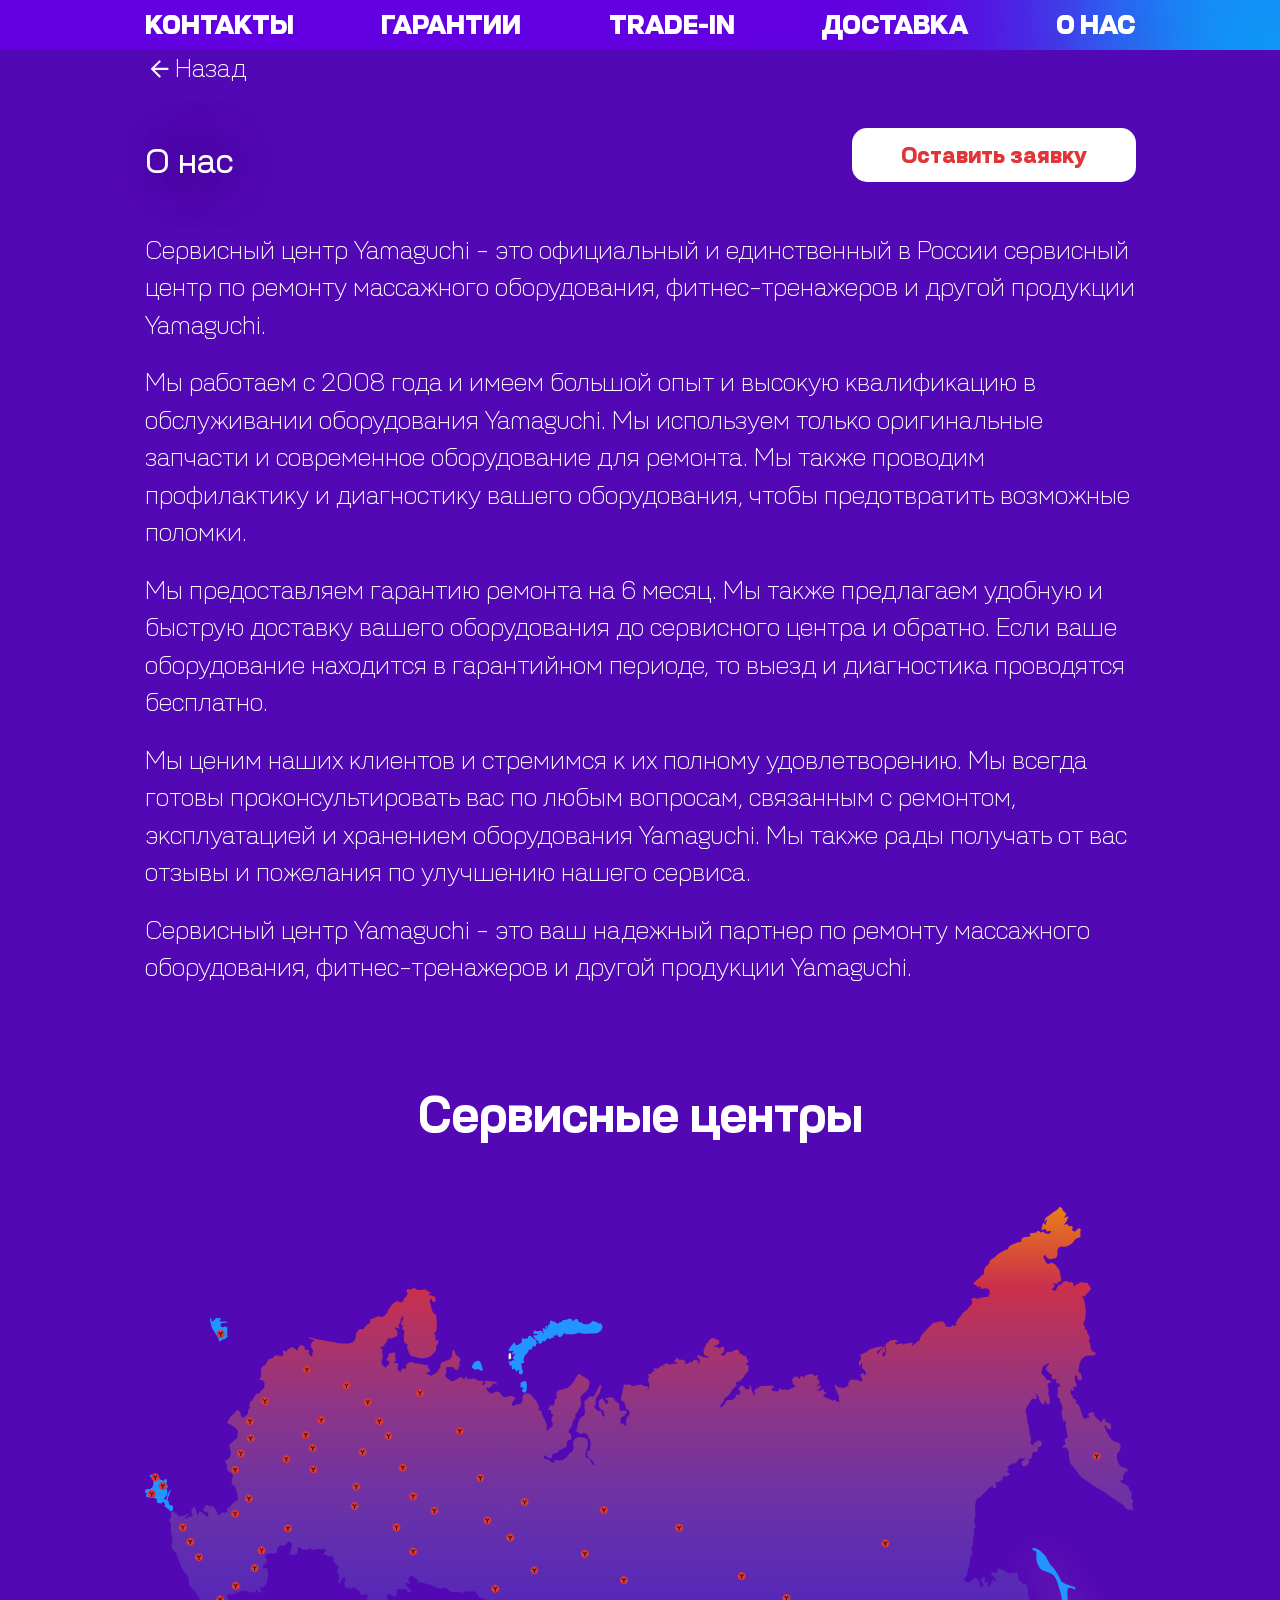
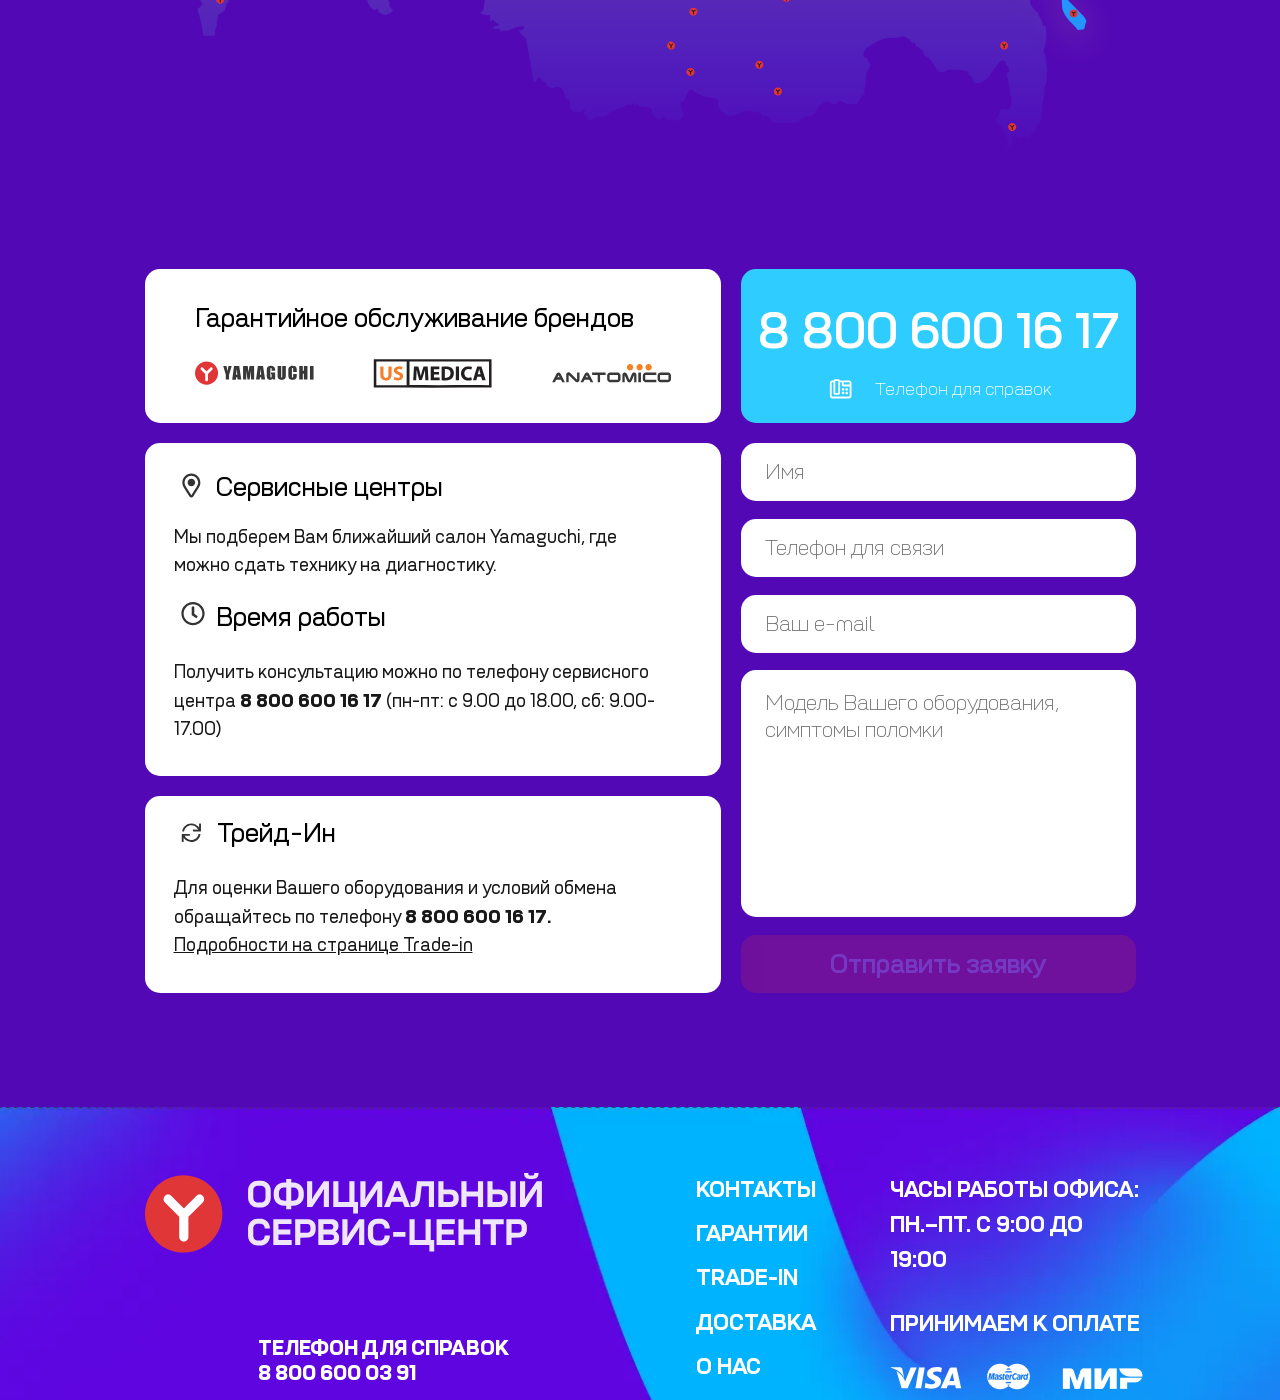
==== pages/about.html @ 6db33cec "New" ====
<!DOCTYPE html>
<html lang="ru">
<head>
    <meta charset="UTF-8">
    <meta http-equiv="X-UA-Compatible" content="IE=edge">
    <meta name="viewport" content="width=device-width, initial-scale=1.0">
    <meta name="description" content="Yamaguchi предлагает ремонт массажных кресел в Москве: выезд, диагностика, мелкий и сложный ремонт, замена деталей и многое другое. Подробные цены на сайте.">
	<meta name="keywords" content="ремонт массажных кресел, цены, Москва, сервисный центр, Yamaguchi">
	<meta name="robots" content="index, follow"> 
	<meta property="og:title" content=" Ремонт массажных кресел Yamaguchi в Москве: гарантийный ремонт">
	<meta property="og:description" content=" Yamaguchi предлагает ремонт массажных кресел в Москве: выезд, диагностика, мелкий и сложный ремонт, замена деталей и многое другое. Подробные цены на сайте.">
	<meta property="og:image" content="[URL ссылки на изображение логотипа сайта]">
	<meta property="og:url" content=" https://yamaguchi-service.ru/remont-massazhnye-kresla">
	<meta property="og:type" content="website">
	<meta property="og:site_name" content="Yamaguchi">
	<link rel="canonical" href="https://yamaguchi-service.ru/remont-massazhnye-kresla">
    <link rel="stylesheet"  href="/styles/categories.min.css">
	<title>Ремонт массажных кресел Yamaguchi в Москве</title> 
</head>
<body>
    <header class="header">
        <nav class="header__menu container-box">
            <ul class="header__menu-list">
                <li class="header__menu-item">
                   <a href="contacts.html
                   ">Контакты</a>
                </li>
                <li class="header__menu-item">
                    <a href="guarantees.html
                    ">Гарантии</a>
                </li>
                <li class="header__menu-item">
                    <a href="traid-in.html">Trade-in</a>
                </li>
                <li class="header__menu-item">
                    <a href="delivery.html
                    ">Доставка</a>
                </li>
                <li class="header__menu-item">
                    <a href="about.html">О нас</a>
                </li>
            </ul>
        </nav>
    </header>
    <main class="main-wrapper categories">
        <section class="section-info-pages">
            <section class="category-info">
                <div class="container-box category-info__content">
                    <div class="category-info__back">
                        <a class="category-info__back__block" href="../index.html">
                            <svg width="57" height="57" viewBox="0 0 57 57" fill="none" xmlns="http://www.w3.org/2000/svg">
                                <path d="M28.2461 44.4297L29.7305 43.0195C30.1016 42.6484 30.1016 42.0547 29.7305 41.7578L18.2266 30.1797H43.6094C44.0547 30.1797 44.5 29.8086 44.5 29.2891V27.2109C44.5 26.7656 44.0547 26.3203 43.6094 26.3203H18.2266L29.7305 14.8164C30.1016 14.5195 30.1016 13.9258 29.7305 13.5547L28.2461 12.1445C27.9492 11.7734 27.3555 11.7734 26.9844 12.1445L11.4727 27.6562C11.1016 28.0273 11.1016 28.5469 11.4727 28.918L26.9844 44.4297C27.3555 44.8008 27.9492 44.8008 28.2461 44.4297Z" fill="white"/>
                            </svg>
                            <p>Назад</p>
                        </a>
                    </div>
                    <div class="category-info__header-wrapper info-pages">
                        <h1 class="category-info__title">О нас</h1>
                        <a class="category-info__button" href="#contacts">Оставить заявку</a>
                    </div>
                    <p class="category-info__text">
                        Сервисный центр Yamaguchi - это официальный и единственный в России сервисный центр 
                        по ремонту массажного оборудования, фитнес-тренажеров и другой продукции Yamaguchi.
                    </p>
                    <p class="category-info__text">
                        Мы работаем с 2008 года и имеем большой опыт и высокую квалификацию в обслуживании 
                        оборудования Yamaguchi. Мы используем только оригинальные запчасти и современное 
                        оборудование для ремонта. Мы также проводим профилактику и диагностику вашего оборудования, 
                        чтобы предотвратить возможные поломки.
                    </p>
                    <p class="category-info__text">
                        Мы предоставляем гарантию ремонта на 6 месяц. Мы также предлагаем удобную и быструю доставку 
                        вашего оборудования до сервисного центра и обратно. Если ваше оборудование находится в 
                        гарантийном периоде, то выезд и диагностика проводятся бесплатно.
                    </p>
                    <p class="category-info__text">
                        Мы ценим наших клиентов и стремимся к их полному удовлетворению. Мы всегда готовы проконсультировать 
                        вас по любым вопросам, связанным с ремонтом, эксплуатацией и хранением оборудования Yamaguchi. 
                        Мы также рады получать от вас отзывы и пожелания по улучшению нашего сервиса.
                    </p>
                    <p class="category-info__text">
                        Сервисный центр Yamaguchi - это ваш надежный партнер по ремонту массажного оборудования, 
                        фитнес-тренажеров и другой продукции Yamaguchi.</p>
                </div>
            </section>
            <section class="service-centers">
                <div class="service-centers__content container-box">
                    <h2 class="service-centers__title">Сервисные центры</h2>
                    <picture class="service-centers__map">
                        <source srcset="/assets/images/main-page/map_mob.svg" media="(max-width: 768px)">
                        <img src="/assets/images/service/map.webp" alt="карта">
                    </picture>
                </div>
            </section>
            <section class="contacts" id="contacts">
                <div class="contacts__wrapper container-box">
                    <div class="contacts__brands contacts__white-bgc">
                        <h4 class="contacts__subtitle">Гарантийное обслуживание брендов</h4>
                        <ul class="contacts__brands-list">
                            <li class="contacts__brands-item">
                                <img src="/assets/images/main-page/icon_contacts_yamaguchi.svg" alt="логотип Yamaguchi">
                            </li>
                            <li class="contacts__brands-item">
                                <img src="/assets/images/main-page/icon_contacts_usmedico.svg" alt="логотип Us Medica">
                            </li>
                            <li class="contacts__brands-item">
                                <img src="/assets/images/main-page/icon_contacts_anatomico.svg" alt="логотип Anatomico">
                            </li>
                        </ul>
                    </div>

                    <div class="contacts__hours contacts__white-bgc">
                        <h4 class="contacts__subtitle contacts__subtitle_centers"> Сервисные центры</h4>
                        <p class="contacts__text">
                            Мы&nbsp;подберем Вам ближайший салон Yamaguchi, где можно сдать 
                            технику на&nbsp;диагностику.
                        </p>
                        <h4 class="contacts__subtitle  contacts__subtitle_hours"> Время работы</h4>
                        <p class="contacts__text">Получить консультацию можно по&nbsp;телефону сервисного центра
                            <a class="contacts__phone-ancor" href="tel:8-800-600-16-17">8&nbsp;800&nbsp;600&nbsp;16&nbsp;17</a> <span class="contacts__hours-string"> (пн-пт:&nbsp;с&nbsp;9.00&nbsp;до&nbsp;18.00,&nbsp;сб:&nbsp;9.00-17.00)</span>
                        </p>
                    </div>

                    <div class="contacts__trade-in contacts__white-bgc">
                        <h4 class="contacts__subtitle contacts__subtitle_trade-in">Трейд-Ин</h4>
                        <p class="contacts__text"> Для оценки Вашего оборудования и условий обмена обращайтесь по телефону <a class="contacts__phone-ancor" href="tel:8-800-600-16-17">8&nbsp;800&nbsp;600&nbsp;16&nbsp;17</a><span class="contacts__text_bold">.</span> <a href="/pages/traid-in.html" class="contacts__link" target="_blank">Подробности&nbsp;на&nbsp;странице <span class="contacts__word-wrap">Trade-in</span> </a></p>
                    </div>

                    <div class="contacts__phone contacts__gray-bgc">
                        <a class="contacts__phone-ancor-big" href="tel:8-800-600-16-17">8&nbsp;800&nbsp;600&nbsp;16&nbsp;17</a>
                        <div class="contacts__phone__block">
                            <p>Телефон для справок</p>
                        </div>
                    </div>

                    <form class="contacts__form">
                        <div class="__js__input-wrapper contacts__input-wrapper">
                            <input class="contacts__input __js__input " type="text" name="name" placeholder="Имя" pattern="[A-Za-zА-яа-я]{2,}" required>
                            <p class="__js__err contacts__err">Пожалуйста, введите Ваше имя</p>
                        </div>
                        <div class="__js__input-wrapper contacts__input-wrapper">
                            <input class="contacts__input __js__input" type="tel" name="tel" placeholder="Телефон для связи" pattern="\+7\s\([0-9]{3}\)\s[0-9]{3}-[0-9]{2}-[0-9]{2}" required>
                            <p class="__js__err contacts__err">Пожалуйста, введите номер телефона</p>
                        </div>
                        <div class="__js__input-wrapper contacts__input-wrapper">
                            <input class="contacts__input __js__input " type="email" name="email" placeholder="Ваш e-mail" pattern="\S+\.[a-z]{2,4}$" required>
                            <p  class="__js__err contacts__err">Введите корректный адрес электронной почты</p>
                        </div>
                        <textarea class="contacts__input contacts__textarea __js__input contacts__input-wrapper" name="message"
                        placeholder="Модель Вашего оборудования, &#10симптомы поломки"></textarea>
                        <button class="contacts__button _disabled " type="submit">Отправить заявку</button>
                    </form>
                </div>
            </section>
        </section>

    </main>
    <footer class="footer">
        <picture class="footer__bg">
            <source srcset="/assets/images/main-page/footer_bg-mobile.webp" media="(max-width: 767px)">
            <img src="/assets/images/main-page/footer_bg-desc.webp" alt="footer">
        </picture>
        <div class="footer__content container-box">
            <div class="footer__logo">
                <a href="./index.html">
                    <img src="/assets/images/main-page/logo-footer.svg" alt="логотип Yamaguchi Sevice">
                </a>
            </div>
            <div class="footer__phone">
                    <p >Телефон для справок</p>
                    <a  href="tel: 8-800-600-03-91"> 8 800 600 03 91</a>
            </div>
            <nav class="footer__menu">
                <ul  class="footer__menu-list">
                    <li><a class="footer__text" href="contacts.html
                        ">Контакты</a></li>
                    <li><a class="footer__text" href="guarantees.html
                        ">Гарантии</a></li>
                    <li><a class="footer__text" href="traid-in.html"> Trade-in</a></li>
                    <li><a class="footer__text" href="delivery.html
                        ">Доставка</a></li>
                    <li><a class="footer__text" href="about.html">О нас</a></li>
                </ul>
            </nav>
            <div class="footer__hours">
                <p class="footer__text"> Часы работы офиса: <br> пн.–пт. с 9:00 до 19:00</p>
            </div>
            <div class="footer__cards">
                <p class="footer__text">Принимаем к оплате</p>
                <ul class="footer__payment-list">
                    <li>
                        <img src="/assets/images/main-page/icon_visa.svg" alt="логотип платежной системы Visa">
                    </li>
                    <li>
                        <img src="/assets/images/main-page/master-card.png" alt="логотип платежной системы Master Card">
                    </li>
                    <li>
                        <img src="/assets/images/main-page/mir-payment.png" alt="логотип платежной системы Мир">
                    </li>
                </ul>
            </div>
        </div>
    </footer>
    <div class="modal-thanks modal-thanks__overlay">
        <div class="modal-thanks__content">
            <div class="modal-thanks__header">
                <h4 class="modal-thanks__title">
                    Спасибо!
                </h4>
                <span class="modal-thanks__close">
                    &#10006;
                </span>
            </div>
            <p class="modal-thanks__subtitle">
                Номер Вашей заявки 
                <span class="__js__order-number">
                    0000000
                </span> 
            </p>
            <p class="modal-thanks__text">
                Наш менеджер свяжется с Вами в течение 30 минут*
            </p>
            <img class="modal-thanks__heart" src="../assets/images/main-page/img_contacts_thanks.webp" alt="сердце">
            <p class="modal-thanks__small-text">
                *Возможны увеличения сроков звонка по вашей заявке, но мы очень спешим ответить вам и сделаем все возможное, чтобы уложиться в указанное время.
            </p>
        </div>
    </div>

    <script src="/scripts/imask.js"></script>
    <script src="/scripts/categories.js"></script>
</body>
</html>
---- styles/categories.min.css ----
@font-face{font-family:Gothic;font-display:swap;src:url(/fonts/centurygothic.ttf) format("truetype");font-weight:400;font-style:normal}@font-face{font-family:PTSans;font-display:swap;src:url(/fonts/PTSans.eot);src:url(/fonts/PTSans.eot?#iefix) format("embedded-opentype"),url(/fonts/PTSans.woff2) format("woff2"),url(/fonts/PTSans.woff) format("woff"),url(/fonts/PTSans.ttf) format("truetype"),url(/fonts/PTSans.svg#PTSans) format("svg");font-weight:400;font-style:normal}@font-face{font-family:PTSans;font-display:swap;src:url(/fonts/PTSansBold.eot);src:url(/fonts/PTSansBold.eot?#iefix) format("embedded-opentype"),url(/fonts/PTSansBold.woff2) format("woff2"),url(/fonts/PTSansBold.woff) format("woff"),url(/fonts/PTSansBold.ttf) format("truetype"),url(/fonts/PTSansBold.svg#PTSans) format("svg");font-weight:700;font-style:normal}@font-face{font-family:PTSans;font-display:swap;src:url(/fonts/PTSansItalic.ttf) format("truetype");src:url(/fonts/PTSansItalic.woff2) format("woff2"),url(/fonts/PTSansItalic.woff) format("woff");font-weight:400;font-style:italic}@font-face{font-family:PTSansNarrow;font-display:swap;src:url(/fonts/PTSansNarrow.eot);src:url(/fonts/PTSansNarrow.eot?#iefix) format("embedded-opentype"),url(/fonts/PTSansNarrow.woff2) format("woff2"),url(/fonts/PTSansNarrow.woff) format("woff"),url(/fonts/PTSansNarrow.ttf) format("truetype"),url(/fonts/PTSansNarrow.svg#PTSansNarrow) format("svg");font-weight:400;font-style:normal}@font-face{font-family:PTSansNarrow;font-display:swap;src:url(/fonts/PTSansNarrowBold.eot);src:url(/fonts/PTSansNarrowBold.eot?#iefix) format("embedded-opentype"),url(/fonts/PTSansNarrowBold.woff2) format("woff2"),url(/fonts/PTSansNarrowBold.woff) format("woff"),url(/fonts/PTSansNarrowBold.ttf) format("truetype"),url(/fonts/PTSansNarrowBold.svg#PTSansNarrow) format("svg");font-weight:700;font-style:normal}@font-face{font-family:MyriadProLight;src:url(/fonts/MyriadProLight.eot);src:url(/fonts/MyriadProLight.eot?#iefix) format("embedded-opentype"),url(/fonts/MyriadProLight.woff) format("woff"),url(/fonts/MyriadProLight.woff2) format("woff2"),url(/fonts/MyriadProLight.ttf) format("truetype"),url(/fonts/MyriadProLight.svg#MyriadProLight) format("svg");font-weight:700;font-style:normal;font-display:swap}@font-face{font-family:"Myriad Pro";src:url(/fonts/MyriadPro.otf) format("opentype");src:url(/fonts/MyriadPro.woff2) format("woff2"),url(/fonts/MyriadPro.woff) format("woff");font-weight:400;font-style:normal;font-display:swap}@font-face{font-family:MyriadProBold;src:url(/fonts/MyriadProBold.otf) format("opentype");src:url(/fonts/MyriadProBold.woff2) format("woff2"),url(/fonts/MyriadProBold.woff) format("woff");font-weight:700;font-style:normal;font-display:swap}@font-face{font-family:PragmaticaC;src:url(/fonts/PTPragmaticaCyrillic.ttf) format("opentype");src:url(/fonts/PTPragmaticaCyrillic.woff2) format("woff2"),url(/fonts/PTPragmaticaCyrillic.woff) format("woff");font-weight:400;font-style:normal;font-display:swap}@font-face{font-family:PragmaticaC;src:url(/fonts/PTPragmaticaBoldCyrillic.ttf) format("opentype");src:url(/fonts/PTPragmaticaBoldCyrillic.woff2) format("woff2"),url(/fonts/PTPragmaticaBoldCyrillic.woff) format("woff");font-weight:700;font-style:normal;font-display:swap}@font-face{font-family:Circe;font-display:swap;src:url(/fonts/Circe-Thin.eot);src:url(/fonts/Circe-Thin.eot?#iefix) format("embedded-opentype"),url(/fonts/Circe-Thin.woff) format("woff"),url(/fonts/Circe-Thin.woff2) format("woff2"),url(/fonts/Circe-Thin.ttf) format("truetype");font-weight:100;font-style:normal}@font-face{font-family:Circe;font-display:swap;src:url(/fonts/Circe-ExtraLight.eot);src:url(/fonts/Circe-ExtraLight.eot?#iefix) format("embedded-opentype"),url(/fonts/Circe-ExtraLight.woff) format("woff"),url(/fonts/Circe-ExtraLight.woff2) format("woff2"),url(/fonts/Circe-ExtraLight.ttf) format("truetype");font-weight:200;font-style:normal}@font-face{font-family:Circe;font-display:swap;src:url(/fonts/Circe-Light.eot);src:url(/fonts/Circe-Light.eot?#iefix) format("embedded-opentype"),url(/fonts/Circe-Light.woff) format("woff"),url(/fonts/Circe-Light.woff2) format("woff2"),url(/fonts/Circe-Light.ttf) format("truetype");font-weight:300;font-style:normal}@font-face{font-family:Circe;font-display:swap;src:url(/fonts/Circe-Regular.eot);src:url(/fonts/Circe-Regular.eot?#iefix) format("embedded-opentype"),url(/fonts/Circe-Regular.woff) format("woff"),url(/fonts/Circe-Regular.woff2) format("woff2"),url(/fonts/Circe-Regular.ttf) format("truetype");font-weight:400;font-style:normal}@font-face{font-family:Circe;font-display:swap;src:url(/fonts/Circe-Bold.eot);src:url(/fonts/Circe-Bold.eot?#iefix) format("embedded-opentype"),url(/fonts/Circe-Bold.woff) format("woff"),url(/fonts/Circe-Bold.woff2) format("woff2"),url(/fonts/Circe-Bold.ttf) format("truetype");font-weight:700;font-style:normal}@font-face{font-family:Circe;font-display:swap;src:url(/fonts/Circe-ExtraBold.eot);src:url(/fonts/Circe-ExtraBold.eot?#iefix) format("embedded-opentype"),url(/fonts/Circe-ExtraBold.woff) format("woff"),url(/fonts/Circe-ExtraBold.woff2) format("woff2"),url(/fonts/Circe-ExtraBold.ttf) format("truetype");font-weight:900;font-style:normal}@font-face{font-family:BebasNeue;src:url(/fonts/bebasneuethin.woff2) format("woff2");src:local("☺"),url(/fonts/bebasneuethin.woff) format("woff"),url(/fonts/bebasneuethin.ttf) format("truetype");font-weight:200;font-style:normal;font-display:swap}@font-face{font-family:BebasNeue;src:url(/fonts/bebasneuelight.woff2) format("woff2");src:local("☺"),url(/fonts/bebasneuelight.ttf) format("truetype"),url(/fonts/bebasneuelight.woff) format("woff");font-weight:300;font-style:normal;font-display:swap}@font-face{font-family:BebasNeue;src:url(/fonts/bebasneueregular.eot);src:local("☺"),url(/fonts/bebasneueregular.woff2) format("woff2"),url(/fonts/bebasneueregular.woff) format("woff"),url(/fonts/bebasneueregular.ttf) format("truetype"),url(/fonts/bebasneueregular.svg) format("svg");font-weight:400;font-style:normal;font-display:swap}@font-face{font-family:BebasNeue;src:url(/fonts/bebasneuebold.eot);src:local("☺"),url(/fonts/bebasneuebold.woff2) format("woff2"),url(/fonts/bebasneuebold.woff) format("woff"),url(/fonts/bebasneuebold.ttf) format("truetype"),url(/fonts/bebasneuebold.svg) format("svg");font-weight:700;font-style:normal;font-display:swap}@font-face{font-family:Montserrat;font-display:swap;src:local("Montserrat Light"),local("Montserrat-Light"),url(/fonts/Montserrat-Light.woff2) format("woff2"),url(/fonts/Montserrat-Light.woff) format("woff");font-weight:300;font-style:normal}@font-face{font-family:Montserrat;font-display:swap;src:local("Montserrat"),local("Montserrat-Regular"),url(/fonts/Montserrat-Regular.woff2) format("woff2"),url(/fonts/Montserrat-Regular.woff) format("woff");font-weight:400;font-style:normal}@font-face{font-family:Montserrat;font-display:swap;src:local("Montserrat"),local("Montserrat-Regular"),url(/fonts/Montserrat-Medium.woff2) format("woff2"),url(/fonts/Montserrat-Medium.woff) format("woff");font-weight:500;font-style:normal}@font-face{font-family:Montserrat;font-display:swap;src:local("Montserrat Bold"),local("Montserrat-Bold"),url(/fonts/Montserrat-Bold.woff2) format("woff2"),url(/fonts/Montserrat-Bold.woff) format("woff");font-weight:700;font-style:normal}@font-face{font-family:Montserrat;font-display:swap;src:local("Montserrat Black"),local("Montserrat-Black"),url(/fonts/Montserrat-Black.woff2) format("woff2"),url(/fonts/Montserrat-Black.woff) format("woff");font-weight:900;font-style:normal}@font-face{font-family:Morpha;font-display:swap;src:url(/fonts/Morpha-Bold.woff2) format("woff2");src:local("☺"),url(/fonts/Morpha-Bold.woff) format("woff"),url(/fonts/Morpha-Bold.ttf) format("truetype");font-weight:700;font-style:normal}@font-face{font-family:"Neue Machina";font-display:swap;src:local("NeueMachina-Bold"),local("NeueMachina-Bold"),url(/fonts/NeueMachina-Bold.woff2) format("woff2"),url(/fonts/NeueMachina-Bold.woff) format("woff");font-weight:700;font-style:normal}@font-face{font-family:"Neue Machina";font-display:swap;src:local("NeueMachina-Black"),local("NeueMachina-Black"),url(/fonts/NeueMachina-Black.woff2) format("woff2"),url(/fonts/NeueMachina-Bold.woff) format("woff");font-weight:900;font-style:normal}@font-face{font-family:"Cy Grotesk";font-display:swap;src:url(/fonts/cy-grotesk-grand-dark.otf);font-weight:800;font-style:normal;font-display:swap}@font-face{font-family:RainerTestv04;src:url(/fonts/RainerTestv04-Bold.woff2),url(/fonts/RainerTestv04-Bold.woff);font-weight:700;font-style:normal;font-display:swap}@font-face{font-family:Anticva;font-display:swap;src:local("Anticva"),local("Anticva"),url(/fonts/Anticva-Regular.woff2) format("woff2"),url(/fonts/Anticva-Regular.woff) format("woff"),url(/fonts/Anticva-Regular.otf) format("truetype");font-weight:400;font-style:normal}@font-face{font-family:"Halvar Breitschrift";src:local("HalvarBreit-Blk"),local("HalvarBreit-Blk"),url(/fonts/HalvarBreit-Blk.woff2) format("woff2"),url(/fonts/HalvarBreit-Blk.woff) format("woff");font-weight:900;font-style:normal}@font-face{font-family:Damn;font-display:swap;src:local("Damn"),local("Damn"),url(/fonts/Damn.woff2) format("woff2"),url(/fonts/Damn.woff) format("woff"),url(/fonts/Damn.ttf) format("truetype");font-weight:400;font-style:normal}@font-face{font-family:"Monologue DEMO";font-display:swap;src:local("Monologue_DEMO"),local("Monologue_DEMO"),url(/fonts/Monologue_DEMO.woff) format("woff"),url(/fonts/Monologue_DEMO.ttf) format("opentype");font-weight:400;font-style:normal}@font-face{font-family:Nasalization;font-display:swap;src:local("Nasalization"),local("Nasalization"),url(/fonts/Nasalization.woff) format("woff"),url(/fonts/Nasalization.otf) format("opentype");font-weight:400;font-style:normal}@font-face{font-family:PatsySans;font-display:swap;src:local("PatsySans"),local("PatsySans"),url(/fonts/PatsySans.woff) format("woff"),url(/fonts/PatsySans.otf) format("opentype");font-weight:400;font-style:normal}@font-face{font-family:Lighthaus;src:url(/fonts/Lighthaus.eot);src:url(/fonts/Lighthaus.eot?#iefix) format("embedded-opentype"),url(/fonts/Lighthaus.woff2) format("woff2"),url(/fonts/Lighthaus.woff) format("woff"),url(/fonts/Lighthaus.ttf) format("truetype");font-weight:400;font-style:normal;font-display:swap}@font-face{font-family:UltramonoWide-LightItalic;src:url(/fonts/UltramonoWide-LightItalic.woff2) format("woff2"),url(/fonts/UltramonoWide-LightItalic.woff) format("woff");font-weight:300;font-style:italic;font-display:swap}@font-face{font-family:UltramonoWide-Light;src:url(/fonts/UltramonoWide-Light.woff2) format("woff2"),url(/fonts/UltramonoWide-Light.woff) format("woff");font-weight:300;font-style:normal;font-display:swap}@font-face{font-family:"Nikkyou Sans";src:url(/fonts/NikkyouSans.woff2) format("woff2"),url(/fonts/NikkyouSans.woff) format("woff");font-weight:400;font-style:normal;font-display:swap}@font-face{font-family:Corvetta;src:url(/fonts/Corvetta.woff2) format("woff2"),url(/fonts/Corvetta.woff) format("woff"),url(/fonts/Corvetta.ttf) format("truetype");font-weight:400;font-style:normal;font-display:swap}@font-face{font-family:a_LCDNovaObl;src:url(/fonts/a_lcdnovaobl.woff) format("woff"),url(/fonts/a_lcdnovaobl.ttf) format("truetype");font-weight:400;font-style:normal;font-display:swap}@font-face{font-family:Felidae;src:url(/fonts/Felidae.ttf) format("truetype");font-weight:400;font-style:normal;font-display:swap}@font-face{font-family:"Muller Next Expanded Trial";src:url(/fonts/MullerNextExtraCondTrial-Thin.otf);font-weight:200;font-style:normal;font-display:swap}@font-face{font-family:"Muller Next Expanded Trial";src:url(/fonts/MullerNextExpandedTrial-Regular.otf);font-weight:400;font-style:normal;font-display:swap}@font-face{font-family:"Muller Next Expanded Trial";src:url(/fonts/MullerNextExpandedTrial-ExtraBold.otf);font-weight:750;font-style:normal;font-display:swap}@font-face{font-family:"Muller Next Expanded Trial";src:url(/fonts/MullerNextExpandedTrial-Heavy.otf);font-weight:800;font-style:normal;font-display:swap}@font-face{font-family:"Muller Next Expanded Trial";src:url(/fonts/MullerNextExpandedTrialThinItalic.otf);font-weight:100;font-style:italic;font-display:swap}@font-face{font-family:"Muller Next ExtraCond Trial";src:url(/fonts/MullerNextExtraCondTrial-ExtraBold.otf);font-weight:750;font-style:normal;font-display:swap}@font-face{font-family:"Muller Next ExtraCond Trial";src:url(/fonts/MullerNextExtraCondTrial-Regular.otf);font-weight:400;font-style:normal;font-display:swap}@font-face{font-family:"Muller Next ExtraCond Trial";src:url(/fonts/MullerNextExtraCondTrialThin.otf);font-weight:100;font-style:normal;font-display:swap}@font-face{font-family:"Muller Next Trial";src:url(/fonts/MullerNextTrial-Regular.otf);font-weight:400;font-style:normal;font-display:swap}@font-face{font-family:"Muller Next Trial";src:url(/fonts/MullerNextTrial-ExtraBold.otf);font-weight:750;font-style:normal;font-display:swap}@font-face{font-family:"Muller Next Wide Trial";src:url(/fonts/MullerNextTrial-ThinItalic.woff2);font-weight:100;font-style:italic}@font-face{font-family:Cakra;src:url(/fonts/Cakra-Normal.otf) format("opentype");src:url(/fonts/Cakra-Normal.woff2) format("woff2"),url(/fonts/Cakra-Normal.woff) format("woff");font-weight:400;font-style:normal;font-display:swap}@font-face{font-family:Noteworthy;src:url(/fonts/NoteworthyLight.ttf) format("truetype");font-weight:300;font-style:normal;font-display:swap}@font-face{font-family:Technology;src:url(/fonts/Technology.ttf) format("truetype");font-weight:400;font-style:normal;font-display:swap}@font-face{font-family:Technology;src:url(/fonts/Technology-Bold.ttf) format("truetype");font-weight:600;font-style:normal;font-display:swap}@font-face{font-family:Unbounded;src:url(/fonts/Unbounded-Bold.ttf) format("truetype");font-weight:700;font-style:normal;font-display:swap}@font-face{font-family:Unbounded;src:url(/fonts/Unbounded-Black.ttf) format("truetype");font-weight:900;font-style:normal;font-display:swap}@font-face{font-family:Inter;src:url(/fonts/Inter-Medium.ttf) format("truetype");font-weight:500;font-style:normal;font-display:swap}@font-face{font-family:Inter;src:url(/fonts/Inter-SemiBold.ttf) format("truetype");font-weight:600;font-style:normal;font-display:swap}@font-face{font-family:"Montserrat Alternates";src:url(/fonts/MontserratAlternates-Light.ttf) format("truetype");font-weight:300;font-style:normal;font-display:swap}@font-face{font-family:"Snell Roundhand";src:url(/fonts/snell-roundhand-900.otf) format("opentype");font-weight:900;font-style:italic;font-display:swap}@font-face{font-family:"Snell Roundhand";src:url(/fonts/snell-roundhand-700.otf) format("opentype");font-weight:700;font-style:italic;font-display:swap}@font-face{font-family:Lighthaus;src:url(/fonts/Lighthaus-400.otf) format("opentype");font-weight:400;font-style:normal;font-display:swap}.main-wrapper{position:relative;max-width:1920px;margin:0 auto}.container-box{max-width:1230px;margin:0 auto;box-sizing:border-box}@media all and (max-width:1359px){.container-box{max-width:1023px;padding-left:16px;padding-right:16px}}@media all and (max-width:1023px){.container-box{width:708px;padding:0}}@media all and (max-width:767px){.container-box{width:100%;padding-left:10px;padding-right:10px}}.main-width{width:1710px;margin:0 auto;box-sizing:border-box}@media all and (max-width:1699px){.main-width{width:1240px;padding-left:16px;padding-right:16px}}@media all and (max-width:1699px)and (max-width:1359px){.main-width{width:1023px;padding-left:16px;padding-right:16px}}@media all and (max-width:1699px)and (max-width:1359px)and (max-width:1023px){.main-width{width:708px;padding-left:0;padding-right:0}}@media all and (max-width:1699px)and (max-width:1359px)and (max-width:1023px)and (max-width:767px){.main-width{width:100%;padding-left:16px;padding-right:16px}}html{font-size:100%}body{margin:0;min-width:320px;font-size:14px;font-family:"Petrov Sans-Trial";font-weight:400;color:#fff;box-sizing:border-box}body h1,body h2,body h3,body h4,body h5,body h6,body p{margin:0}body a{text-decoration:none;color:#fff;outline:0}body a:active{outline:0}body ::-moz-focus-inner,body ::-moz-focus-outer{border:0;padding:0}a:hover{cursor:pointer}ul{margin:0;padding:0;list-style:outside none}button{outline:0;border:0;background:unset}button:active{outline:0}iframe{border:0}area{outline:0}input{outline:0}input::-moz-focus-inner{border:0}textarea{outline:0}select{border:0;outline:0}table{border-collapse:collapse}input,select,textarea{font-size:14px;font-family:ubuntu,sans-serif;font-weight:400}.ekko-lightbox .modal-dialog .modal-content .ekko-lightbox-container input{background:0 0!important}.ekko-lightbox .modal-dialog .modal-content .ekko-lightbox-container input:focus{background:0 0!important}@font-face{font-family:"Petrov Sans-Trial";src:url(/assets/fonts/PetrovSans-Trial-ExtraLight.woff2) format("woff2"),url(/assets/fonts/PetrovSans-Trial-ExtraLight.ttf) format("truetype");font-style:normal;font-weight:200;font-display:swap}@font-face{font-family:"Petrov Sans-Trial";src:url(/assets/fonts/PetrovSans-Trial-Light.woff2) format("woff2"),url(/assets/fonts/PetrovSans-Trial-Light.ttf) format("truetype");font-style:normal;font-weight:300;font-display:swap}@font-face{font-family:"Petrov Sans-Trial";src:url(/assets/fonts/PetrovSans-Trial-Regular.woff2) format("woff2"),url(/assets/fonts/PetrovSans-Trial-Regular.ttf) format("truetype");font-style:normal;font-weight:400;font-display:swap}@font-face{font-family:"Petrov Sans-Trial";src:url(/assets/fonts/PetrovSans-Trial-SemiBold.woff2) format("woff2"),url(/assets/fonts/PetrovSans-Trial-SemiBold.ttf) format("truetype");font-style:normal;font-weight:600;font-display:swap}@font-face{font-family:"Petrov Sans-Trial";src:url(/assets/fonts/PetrovSans-Trial-Bold.woff2) format("woff2"),url(/assets/fonts/PetrovSans-Trial-Bold.ttf) format("truetype");font-style:normal;font-weight:700;font-display:swap}@font-face{font-family:"Petrov Sans-Trial";src:url(/assets/fonts/PetrovSans-Trial-ExtraBold.woff2) format("woff2"),url(/assets/fonts/PetrovSans-Trial-ExtraBold.ttf) format("truetype");font-style:normal;font-weight:800;font-display:swap}@font-face{font-family:"Petrov Sans-Trial";src:url(/assets/fonts/PetrovSans-Trial-Black.woff2) format("woff2"),url(/assets/fonts/PetrovSans-Trial-Black.ttf) format("truetype");font-style:normal;font-weight:900;font-display:swap}@font-face{font-family:Gothic;font-display:swap;src:url(/fonts/centurygothic.ttf) format("truetype");font-weight:400;font-style:normal}@font-face{font-family:PTSans;font-display:swap;src:url(/fonts/PTSans.eot);src:url(/fonts/PTSans.eot?#iefix) format("embedded-opentype"),url(/fonts/PTSans.woff2) format("woff2"),url(/fonts/PTSans.woff) format("woff"),url(/fonts/PTSans.ttf) format("truetype"),url(/fonts/PTSans.svg#PTSans) format("svg");font-weight:400;font-style:normal}@font-face{font-family:PTSans;font-display:swap;src:url(/fonts/PTSansBold.eot);src:url(/fonts/PTSansBold.eot?#iefix) format("embedded-opentype"),url(/fonts/PTSansBold.woff2) format("woff2"),url(/fonts/PTSansBold.woff) format("woff"),url(/fonts/PTSansBold.ttf) format("truetype"),url(/fonts/PTSansBold.svg#PTSans) format("svg");font-weight:700;font-style:normal}@font-face{font-family:PTSans;font-display:swap;src:url(/fonts/PTSansItalic.ttf) format("truetype");src:url(/fonts/PTSansItalic.woff2) format("woff2"),url(/fonts/PTSansItalic.woff) format("woff");font-weight:400;font-style:italic}@font-face{font-family:PTSansNarrow;font-display:swap;src:url(/fonts/PTSansNarrow.eot);src:url(/fonts/PTSansNarrow.eot?#iefix) format("embedded-opentype"),url(/fonts/PTSansNarrow.woff2) format("woff2"),url(/fonts/PTSansNarrow.woff) format("woff"),url(/fonts/PTSansNarrow.ttf) format("truetype"),url(/fonts/PTSansNarrow.svg#PTSansNarrow) format("svg");font-weight:400;font-style:normal}@font-face{font-family:PTSansNarrow;font-display:swap;src:url(/fonts/PTSansNarrowBold.eot);src:url(/fonts/PTSansNarrowBold.eot?#iefix) format("embedded-opentype"),url(/fonts/PTSansNarrowBold.woff2) format("woff2"),url(/fonts/PTSansNarrowBold.woff) format("woff"),url(/fonts/PTSansNarrowBold.ttf) format("truetype"),url(/fonts/PTSansNarrowBold.svg#PTSansNarrow) format("svg");font-weight:700;font-style:normal}@font-face{font-family:MyriadProLight;src:url(/fonts/MyriadProLight.eot);src:url(/fonts/MyriadProLight.eot?#iefix) format("embedded-opentype"),url(/fonts/MyriadProLight.woff) format("woff"),url(/fonts/MyriadProLight.woff2) format("woff2"),url(/fonts/MyriadProLight.ttf) format("truetype"),url(/fonts/MyriadProLight.svg#MyriadProLight) format("svg");font-weight:700;font-style:normal;font-display:swap}@font-face{font-family:"Myriad Pro";src:url(/fonts/MyriadPro.otf) format("opentype");src:url(/fonts/MyriadPro.woff2) format("woff2"),url(/fonts/MyriadPro.woff) format("woff");font-weight:400;font-style:normal;font-display:swap}@font-face{font-family:MyriadProBold;src:url(/fonts/MyriadProBold.otf) format("opentype");src:url(/fonts/MyriadProBold.woff2) format("woff2"),url(/fonts/MyriadProBold.woff) format("woff");font-weight:700;font-style:normal;font-display:swap}@font-face{font-family:PragmaticaC;src:url(/fonts/PTPragmaticaCyrillic.ttf) format("opentype");src:url(/fonts/PTPragmaticaCyrillic.woff2) format("woff2"),url(/fonts/PTPragmaticaCyrillic.woff) format("woff");font-weight:400;font-style:normal;font-display:swap}@font-face{font-family:PragmaticaC;src:url(/fonts/PTPragmaticaBoldCyrillic.ttf) format("opentype");src:url(/fonts/PTPragmaticaBoldCyrillic.woff2) format("woff2"),url(/fonts/PTPragmaticaBoldCyrillic.woff) format("woff");font-weight:700;font-style:normal;font-display:swap}@font-face{font-family:Circe;font-display:swap;src:url(/fonts/Circe-Thin.eot);src:url(/fonts/Circe-Thin.eot?#iefix) format("embedded-opentype"),url(/fonts/Circe-Thin.woff) format("woff"),url(/fonts/Circe-Thin.woff2) format("woff2"),url(/fonts/Circe-Thin.ttf) format("truetype");font-weight:100;font-style:normal}@font-face{font-family:Circe;font-display:swap;src:url(/fonts/Circe-ExtraLight.eot);src:url(/fonts/Circe-ExtraLight.eot?#iefix) format("embedded-opentype"),url(/fonts/Circe-ExtraLight.woff) format("woff"),url(/fonts/Circe-ExtraLight.woff2) format("woff2"),url(/fonts/Circe-ExtraLight.ttf) format("truetype");font-weight:200;font-style:normal}@font-face{font-family:Circe;font-display:swap;src:url(/fonts/Circe-Light.eot);src:url(/fonts/Circe-Light.eot?#iefix) format("embedded-opentype"),url(/fonts/Circe-Light.woff) format("woff"),url(/fonts/Circe-Light.woff2) format("woff2"),url(/fonts/Circe-Light.ttf) format("truetype");font-weight:300;font-style:normal}@font-face{font-family:Circe;font-display:swap;src:url(/fonts/Circe-Regular.eot);src:url(/fonts/Circe-Regular.eot?#iefix) format("embedded-opentype"),url(/fonts/Circe-Regular.woff) format("woff"),url(/fonts/Circe-Regular.woff2) format("woff2"),url(/fonts/Circe-Regular.ttf) format("truetype");font-weight:400;font-style:normal}@font-face{font-family:Circe;font-display:swap;src:url(/fonts/Circe-Bold.eot);src:url(/fonts/Circe-Bold.eot?#iefix) format("embedded-opentype"),url(/fonts/Circe-Bold.woff) format("woff"),url(/fonts/Circe-Bold.woff2) format("woff2"),url(/fonts/Circe-Bold.ttf) format("truetype");font-weight:700;font-style:normal}@font-face{font-family:Circe;font-display:swap;src:url(/fonts/Circe-ExtraBold.eot);src:url(/fonts/Circe-ExtraBold.eot?#iefix) format("embedded-opentype"),url(/fonts/Circe-ExtraBold.woff) format("woff"),url(/fonts/Circe-ExtraBold.woff2) format("woff2"),url(/fonts/Circe-ExtraBold.ttf) format("truetype");font-weight:900;font-style:normal}@font-face{font-family:BebasNeue;src:url(/fonts/bebasneuethin.woff2) format("woff2");src:local("☺"),url(/fonts/bebasneuethin.woff) format("woff"),url(/fonts/bebasneuethin.ttf) format("truetype");font-weight:200;font-style:normal;font-display:swap}@font-face{font-family:BebasNeue;src:url(/fonts/bebasneuelight.woff2) format("woff2");src:local("☺"),url(/fonts/bebasneuelight.ttf) format("truetype"),url(/fonts/bebasneuelight.woff) format("woff");font-weight:300;font-style:normal;font-display:swap}@font-face{font-family:BebasNeue;src:url(/fonts/bebasneueregular.eot);src:local("☺"),url(/fonts/bebasneueregular.woff2) format("woff2"),url(/fonts/bebasneueregular.woff) format("woff"),url(/fonts/bebasneueregular.ttf) format("truetype"),url(/fonts/bebasneueregular.svg) format("svg");font-weight:400;font-style:normal;font-display:swap}@font-face{font-family:BebasNeue;src:url(/fonts/bebasneuebold.eot);src:local("☺"),url(/fonts/bebasneuebold.woff2) format("woff2"),url(/fonts/bebasneuebold.woff) format("woff"),url(/fonts/bebasneuebold.ttf) format("truetype"),url(/fonts/bebasneuebold.svg) format("svg");font-weight:700;font-style:normal;font-display:swap}@font-face{font-family:Montserrat;font-display:swap;src:local("Montserrat Light"),local("Montserrat-Light"),url(/fonts/Montserrat-Light.woff2) format("woff2"),url(/fonts/Montserrat-Light.woff) format("woff");font-weight:300;font-style:normal}@font-face{font-family:Montserrat;font-display:swap;src:local("Montserrat"),local("Montserrat-Regular"),url(/fonts/Montserrat-Regular.woff2) format("woff2"),url(/fonts/Montserrat-Regular.woff) format("woff");font-weight:400;font-style:normal}@font-face{font-family:Montserrat;font-display:swap;src:local("Montserrat"),local("Montserrat-Regular"),url(/fonts/Montserrat-Medium.woff2) format("woff2"),url(/fonts/Montserrat-Medium.woff) format("woff");font-weight:500;font-style:normal}@font-face{font-family:Montserrat;font-display:swap;src:local("Montserrat Bold"),local("Montserrat-Bold"),url(/fonts/Montserrat-Bold.woff2) format("woff2"),url(/fonts/Montserrat-Bold.woff) format("woff");font-weight:700;font-style:normal}@font-face{font-family:Montserrat;font-display:swap;src:local("Montserrat Black"),local("Montserrat-Black"),url(/fonts/Montserrat-Black.woff2) format("woff2"),url(/fonts/Montserrat-Black.woff) format("woff");font-weight:900;font-style:normal}@font-face{font-family:Morpha;font-display:swap;src:url(/fonts/Morpha-Bold.woff2) format("woff2");src:local("☺"),url(/fonts/Morpha-Bold.woff) format("woff"),url(/fonts/Morpha-Bold.ttf) format("truetype");font-weight:700;font-style:normal}@font-face{font-family:"Neue Machina";font-display:swap;src:local("NeueMachina-Bold"),local("NeueMachina-Bold"),url(/fonts/NeueMachina-Bold.woff2) format("woff2"),url(/fonts/NeueMachina-Bold.woff) format("woff");font-weight:700;font-style:normal}@font-face{font-family:"Neue Machina";font-display:swap;src:local("NeueMachina-Black"),local("NeueMachina-Black"),url(/fonts/NeueMachina-Black.woff2) format("woff2"),url(/fonts/NeueMachina-Bold.woff) format("woff");font-weight:900;font-style:normal}@font-face{font-family:"Cy Grotesk";font-display:swap;src:url(/fonts/cy-grotesk-grand-dark.otf);font-weight:800;font-style:normal;font-display:swap}@font-face{font-family:RainerTestv04;src:url(/fonts/RainerTestv04-Bold.woff2),url(/fonts/RainerTestv04-Bold.woff);font-weight:700;font-style:normal;font-display:swap}@font-face{font-family:Anticva;font-display:swap;src:local("Anticva"),local("Anticva"),url(/fonts/Anticva-Regular.woff2) format("woff2"),url(/fonts/Anticva-Regular.woff) format("woff"),url(/fonts/Anticva-Regular.otf) format("truetype");font-weight:400;font-style:normal}@font-face{font-family:"Halvar Breitschrift";src:local("HalvarBreit-Blk"),local("HalvarBreit-Blk"),url(/fonts/HalvarBreit-Blk.woff2) format("woff2"),url(/fonts/HalvarBreit-Blk.woff) format("woff");font-weight:900;font-style:normal}@font-face{font-family:Damn;font-display:swap;src:local("Damn"),local("Damn"),url(/fonts/Damn.woff2) format("woff2"),url(/fonts/Damn.woff) format("woff"),url(/fonts/Damn.ttf) format("truetype");font-weight:400;font-style:normal}@font-face{font-family:"Monologue DEMO";font-display:swap;src:local("Monologue_DEMO"),local("Monologue_DEMO"),url(/fonts/Monologue_DEMO.woff) format("woff"),url(/fonts/Monologue_DEMO.ttf) format("opentype");font-weight:400;font-style:normal}@font-face{font-family:Nasalization;font-display:swap;src:local("Nasalization"),local("Nasalization"),url(/fonts/Nasalization.woff) format("woff"),url(/fonts/Nasalization.otf) format("opentype");font-weight:400;font-style:normal}@font-face{font-family:PatsySans;font-display:swap;src:local("PatsySans"),local("PatsySans"),url(/fonts/PatsySans.woff) format("woff"),url(/fonts/PatsySans.otf) format("opentype");font-weight:400;font-style:normal}@font-face{font-family:Lighthaus;src:url(/fonts/Lighthaus.eot);src:url(/fonts/Lighthaus.eot?#iefix) format("embedded-opentype"),url(/fonts/Lighthaus.woff2) format("woff2"),url(/fonts/Lighthaus.woff) format("woff"),url(/fonts/Lighthaus.ttf) format("truetype");font-weight:400;font-style:normal;font-display:swap}@font-face{font-family:UltramonoWide-LightItalic;src:url(/fonts/UltramonoWide-LightItalic.woff2) format("woff2"),url(/fonts/UltramonoWide-LightItalic.woff) format("woff");font-weight:300;font-style:italic;font-display:swap}@font-face{font-family:UltramonoWide-Light;src:url(/fonts/UltramonoWide-Light.woff2) format("woff2"),url(/fonts/UltramonoWide-Light.woff) format("woff");font-weight:300;font-style:normal;font-display:swap}@font-face{font-family:"Nikkyou Sans";src:url(/fonts/NikkyouSans.woff2) format("woff2"),url(/fonts/NikkyouSans.woff) format("woff");font-weight:400;font-style:normal;font-display:swap}@font-face{font-family:Corvetta;src:url(/fonts/Corvetta.woff2) format("woff2"),url(/fonts/Corvetta.woff) format("woff"),url(/fonts/Corvetta.ttf) format("truetype");font-weight:400;font-style:normal;font-display:swap}@font-face{font-family:a_LCDNovaObl;src:url(/fonts/a_lcdnovaobl.woff) format("woff"),url(/fonts/a_lcdnovaobl.ttf) format("truetype");font-weight:400;font-style:normal;font-display:swap}@font-face{font-family:Felidae;src:url(/fonts/Felidae.ttf) format("truetype");font-weight:400;font-style:normal;font-display:swap}@font-face{font-family:"Muller Next Expanded Trial";src:url(/fonts/MullerNextExtraCondTrial-Thin.otf);font-weight:200;font-style:normal;font-display:swap}@font-face{font-family:"Muller Next Expanded Trial";src:url(/fonts/MullerNextExpandedTrial-Regular.otf);font-weight:400;font-style:normal;font-display:swap}@font-face{font-family:"Muller Next Expanded Trial";src:url(/fonts/MullerNextExpandedTrial-ExtraBold.otf);font-weight:750;font-style:normal;font-display:swap}@font-face{font-family:"Muller Next Expanded Trial";src:url(/fonts/MullerNextExpandedTrial-Heavy.otf);font-weight:800;font-style:normal;font-display:swap}@font-face{font-family:"Muller Next Expanded Trial";src:url(/fonts/MullerNextExpandedTrialThinItalic.otf);font-weight:100;font-style:italic;font-display:swap}@font-face{font-family:"Muller Next ExtraCond Trial";src:url(/fonts/MullerNextExtraCondTrial-ExtraBold.otf);font-weight:750;font-style:normal;font-display:swap}@font-face{font-family:"Muller Next ExtraCond Trial";src:url(/fonts/MullerNextExtraCondTrial-Regular.otf);font-weight:400;font-style:normal;font-display:swap}@font-face{font-family:"Muller Next ExtraCond Trial";src:url(/fonts/MullerNextExtraCondTrialThin.otf);font-weight:100;font-style:normal;font-display:swap}@font-face{font-family:"Muller Next Trial";src:url(/fonts/MullerNextTrial-Regular.otf);font-weight:400;font-style:normal;font-display:swap}@font-face{font-family:"Muller Next Trial";src:url(/fonts/MullerNextTrial-ExtraBold.otf);font-weight:750;font-style:normal;font-display:swap}@font-face{font-family:"Muller Next Wide Trial";src:url(/fonts/MullerNextTrial-ThinItalic.woff2);font-weight:100;font-style:italic}@font-face{font-family:Cakra;src:url(/fonts/Cakra-Normal.otf) format("opentype");src:url(/fonts/Cakra-Normal.woff2) format("woff2"),url(/fonts/Cakra-Normal.woff) format("woff");font-weight:400;font-style:normal;font-display:swap}@font-face{font-family:Noteworthy;src:url(/fonts/NoteworthyLight.ttf) format("truetype");font-weight:300;font-style:normal;font-display:swap}@font-face{font-family:Technology;src:url(/fonts/Technology.ttf) format("truetype");font-weight:400;font-style:normal;font-display:swap}@font-face{font-family:Technology;src:url(/fonts/Technology-Bold.ttf) format("truetype");font-weight:600;font-style:normal;font-display:swap}@font-face{font-family:Unbounded;src:url(/fonts/Unbounded-Bold.ttf) format("truetype");font-weight:700;font-style:normal;font-display:swap}@font-face{font-family:Unbounded;src:url(/fonts/Unbounded-Black.ttf) format("truetype");font-weight:900;font-style:normal;font-display:swap}@font-face{font-family:Inter;src:url(/fonts/Inter-Medium.ttf) format("truetype");font-weight:500;font-style:normal;font-display:swap}@font-face{font-family:Inter;src:url(/fonts/Inter-SemiBold.ttf) format("truetype");font-weight:600;font-style:normal;font-display:swap}@font-face{font-family:"Montserrat Alternates";src:url(/fonts/MontserratAlternates-Light.ttf) format("truetype");font-weight:300;font-style:normal;font-display:swap}@font-face{font-family:"Snell Roundhand";src:url(/fonts/snell-roundhand-900.otf) format("opentype");font-weight:900;font-style:italic;font-display:swap}@font-face{font-family:"Snell Roundhand";src:url(/fonts/snell-roundhand-700.otf) format("opentype");font-weight:700;font-style:italic;font-display:swap}@font-face{font-family:Lighthaus;src:url(/fonts/Lighthaus-400.otf) format("opentype");font-weight:400;font-style:normal;font-display:swap}.main-wrapper{position:relative;max-width:1920px;margin:0 auto}.container-box{max-width:1230px;margin:0 auto;box-sizing:border-box}@media all and (max-width:1359px){.container-box{max-width:1023px;padding-left:16px;padding-right:16px}}@media all and (max-width:1023px){.container-box{width:708px;padding:0}}@media all and (max-width:767px){.container-box{width:100%;padding-left:10px;padding-right:10px}}.main-width{width:1710px;margin:0 auto;box-sizing:border-box}@media all and (max-width:1699px){.main-width{width:1240px;padding-left:16px;padding-right:16px}}@media all and (max-width:1699px)and (max-width:1359px){.main-width{width:1023px;padding-left:16px;padding-right:16px}}@media all and (max-width:1699px)and (max-width:1359px)and (max-width:1023px){.main-width{width:708px;padding-left:0;padding-right:0}}@media all and (max-width:1699px)and (max-width:1359px)and (max-width:1023px)and (max-width:767px){.main-width{width:100%;padding-left:16px;padding-right:16px}}html{font-size:100%}body{margin:0;min-width:320px;font-size:14px;font-family:"Petrov Sans-Trial";font-weight:400;color:#fff;box-sizing:border-box}body h1,body h2,body h3,body h4,body h5,body h6,body p{margin:0}body a{text-decoration:none;color:#fff;outline:0}body a:active{outline:0}body ::-moz-focus-inner,body ::-moz-focus-outer{border:0;padding:0}a:hover{cursor:pointer}ul{margin:0;padding:0;list-style:outside none}button{outline:0;border:0;background:unset}button:active{outline:0}iframe{border:0}area{outline:0}input{outline:0}input::-moz-focus-inner{border:0}textarea{outline:0}select{border:0;outline:0}table{border-collapse:collapse}input,select,textarea{font-size:14px;font-family:ubuntu,sans-serif;font-weight:400}.ekko-lightbox .modal-dialog .modal-content .ekko-lightbox-container input{background:0 0!important}.ekko-lightbox .modal-dialog .modal-content .ekko-lightbox-container input:focus{background:0 0!important}@font-face{font-family:"Petrov Sans-Trial";src:url(/assets/fonts/PetrovSans-Trial-ExtraLight.woff2) format("woff2"),url(/assets/fonts/PetrovSans-Trial-ExtraLight.ttf) format("truetype");font-style:normal;font-weight:200;font-display:swap}@font-face{font-family:"Petrov Sans-Trial";src:url(/assets/fonts/PetrovSans-Trial-Light.woff2) format("woff2"),url(/assets/fonts/PetrovSans-Trial-Light.ttf) format("truetype");font-style:normal;font-weight:300;font-display:swap}@font-face{font-family:"Petrov Sans-Trial";src:url(/assets/fonts/PetrovSans-Trial-Regular.woff2) format("woff2"),url(/assets/fonts/PetrovSans-Trial-Regular.ttf) format("truetype");font-style:normal;font-weight:400;font-display:swap}@font-face{font-family:"Petrov Sans-Trial";src:url(/assets/fonts/PetrovSans-Trial-SemiBold.woff2) format("woff2"),url(/assets/fonts/PetrovSans-Trial-SemiBold.ttf) format("truetype");font-style:normal;font-weight:600;font-display:swap}@font-face{font-family:"Petrov Sans-Trial";src:url(/assets/fonts/PetrovSans-Trial-Bold.woff2) format("woff2"),url(/assets/fonts/PetrovSans-Trial-Bold.ttf) format("truetype");font-style:normal;font-weight:700;font-display:swap}@font-face{font-family:"Petrov Sans-Trial";src:url(/assets/fonts/PetrovSans-Trial-ExtraBold.woff2) format("woff2"),url(/assets/fonts/PetrovSans-Trial-ExtraBold.ttf) format("truetype");font-style:normal;font-weight:800;font-display:swap}@font-face{font-family:"Petrov Sans-Trial";src:url(/assets/fonts/PetrovSans-Trial-Black.woff2) format("woff2"),url(/assets/fonts/PetrovSans-Trial-Black.ttf) format("truetype");font-style:normal;font-weight:900;font-display:swap}.header{background-color:#181818;position:sticky;top:0;z-index:10;transition:all .4S;height:50px;background:url(/assets/images/main-page/bg-img-header_result.webp) no-repeat center;background-size:cover}@media all and (max-width:1023px){.header{display:none}}.header__menu{height:100%}.header__menu-list{display:flex;justify-content:space-between;height:100%}.header__menu-item{position:relative;display:flex;align-items:center}.header__menu-item a{font-family:"Petrov Sans-Trial";font-weight:900;font-size:clamp(12px,2vw,28px);line-height:111%;text-transform:uppercase;color:#fff;vertical-align:middle}.header__menu-item a::before{content:"";display:block;width:calc(100% + 65px);height:100%;position:absolute;left:50%;top:50%;transform:translate(-50%,-50%);background-color:rgba(255,255,255,.1);opacity:0;z-index:-1;transition:all .2S}.header__menu-item a:hover::before{opacity:1}.header__hide_js{visibility:visible;top:-100px;z-index:10;opacity:0}@font-face{font-family:Gothic;font-display:swap;src:url(/fonts/centurygothic.ttf) format("truetype");font-weight:400;font-style:normal}@font-face{font-family:PTSans;font-display:swap;src:url(/fonts/PTSans.eot);src:url(/fonts/PTSans.eot?#iefix) format("embedded-opentype"),url(/fonts/PTSans.woff2) format("woff2"),url(/fonts/PTSans.woff) format("woff"),url(/fonts/PTSans.ttf) format("truetype"),url(/fonts/PTSans.svg#PTSans) format("svg");font-weight:400;font-style:normal}@font-face{font-family:PTSans;font-display:swap;src:url(/fonts/PTSansBold.eot);src:url(/fonts/PTSansBold.eot?#iefix) format("embedded-opentype"),url(/fonts/PTSansBold.woff2) format("woff2"),url(/fonts/PTSansBold.woff) format("woff"),url(/fonts/PTSansBold.ttf) format("truetype"),url(/fonts/PTSansBold.svg#PTSans) format("svg");font-weight:700;font-style:normal}@font-face{font-family:PTSans;font-display:swap;src:url(/fonts/PTSansItalic.ttf) format("truetype");src:url(/fonts/PTSansItalic.woff2) format("woff2"),url(/fonts/PTSansItalic.woff) format("woff");font-weight:400;font-style:italic}@font-face{font-family:PTSansNarrow;font-display:swap;src:url(/fonts/PTSansNarrow.eot);src:url(/fonts/PTSansNarrow.eot?#iefix) format("embedded-opentype"),url(/fonts/PTSansNarrow.woff2) format("woff2"),url(/fonts/PTSansNarrow.woff) format("woff"),url(/fonts/PTSansNarrow.ttf) format("truetype"),url(/fonts/PTSansNarrow.svg#PTSansNarrow) format("svg");font-weight:400;font-style:normal}@font-face{font-family:PTSansNarrow;font-display:swap;src:url(/fonts/PTSansNarrowBold.eot);src:url(/fonts/PTSansNarrowBold.eot?#iefix) format("embedded-opentype"),url(/fonts/PTSansNarrowBold.woff2) format("woff2"),url(/fonts/PTSansNarrowBold.woff) format("woff"),url(/fonts/PTSansNarrowBold.ttf) format("truetype"),url(/fonts/PTSansNarrowBold.svg#PTSansNarrow) format("svg");font-weight:700;font-style:normal}@font-face{font-family:MyriadProLight;src:url(/fonts/MyriadProLight.eot);src:url(/fonts/MyriadProLight.eot?#iefix) format("embedded-opentype"),url(/fonts/MyriadProLight.woff) format("woff"),url(/fonts/MyriadProLight.woff2) format("woff2"),url(/fonts/MyriadProLight.ttf) format("truetype"),url(/fonts/MyriadProLight.svg#MyriadProLight) format("svg");font-weight:700;font-style:normal;font-display:swap}@font-face{font-family:"Myriad Pro";src:url(/fonts/MyriadPro.otf) format("opentype");src:url(/fonts/MyriadPro.woff2) format("woff2"),url(/fonts/MyriadPro.woff) format("woff");font-weight:400;font-style:normal;font-display:swap}@font-face{font-family:MyriadProBold;src:url(/fonts/MyriadProBold.otf) format("opentype");src:url(/fonts/MyriadProBold.woff2) format("woff2"),url(/fonts/MyriadProBold.woff) format("woff");font-weight:700;font-style:normal;font-display:swap}@font-face{font-family:PragmaticaC;src:url(/fonts/PTPragmaticaCyrillic.ttf) format("opentype");src:url(/fonts/PTPragmaticaCyrillic.woff2) format("woff2"),url(/fonts/PTPragmaticaCyrillic.woff) format("woff");font-weight:400;font-style:normal;font-display:swap}@font-face{font-family:PragmaticaC;src:url(/fonts/PTPragmaticaBoldCyrillic.ttf) format("opentype");src:url(/fonts/PTPragmaticaBoldCyrillic.woff2) format("woff2"),url(/fonts/PTPragmaticaBoldCyrillic.woff) format("woff");font-weight:700;font-style:normal;font-display:swap}@font-face{font-family:Circe;font-display:swap;src:url(/fonts/Circe-Thin.eot);src:url(/fonts/Circe-Thin.eot?#iefix) format("embedded-opentype"),url(/fonts/Circe-Thin.woff) format("woff"),url(/fonts/Circe-Thin.woff2) format("woff2"),url(/fonts/Circe-Thin.ttf) format("truetype");font-weight:100;font-style:normal}@font-face{font-family:Circe;font-display:swap;src:url(/fonts/Circe-ExtraLight.eot);src:url(/fonts/Circe-ExtraLight.eot?#iefix) format("embedded-opentype"),url(/fonts/Circe-ExtraLight.woff) format("woff"),url(/fonts/Circe-ExtraLight.woff2) format("woff2"),url(/fonts/Circe-ExtraLight.ttf) format("truetype");font-weight:200;font-style:normal}@font-face{font-family:Circe;font-display:swap;src:url(/fonts/Circe-Light.eot);src:url(/fonts/Circe-Light.eot?#iefix) format("embedded-opentype"),url(/fonts/Circe-Light.woff) format("woff"),url(/fonts/Circe-Light.woff2) format("woff2"),url(/fonts/Circe-Light.ttf) format("truetype");font-weight:300;font-style:normal}@font-face{font-family:Circe;font-display:swap;src:url(/fonts/Circe-Regular.eot);src:url(/fonts/Circe-Regular.eot?#iefix) format("embedded-opentype"),url(/fonts/Circe-Regular.woff) format("woff"),url(/fonts/Circe-Regular.woff2) format("woff2"),url(/fonts/Circe-Regular.ttf) format("truetype");font-weight:400;font-style:normal}@font-face{font-family:Circe;font-display:swap;src:url(/fonts/Circe-Bold.eot);src:url(/fonts/Circe-Bold.eot?#iefix) format("embedded-opentype"),url(/fonts/Circe-Bold.woff) format("woff"),url(/fonts/Circe-Bold.woff2) format("woff2"),url(/fonts/Circe-Bold.ttf) format("truetype");font-weight:700;font-style:normal}@font-face{font-family:Circe;font-display:swap;src:url(/fonts/Circe-ExtraBold.eot);src:url(/fonts/Circe-ExtraBold.eot?#iefix) format("embedded-opentype"),url(/fonts/Circe-ExtraBold.woff) format("woff"),url(/fonts/Circe-ExtraBold.woff2) format("woff2"),url(/fonts/Circe-ExtraBold.ttf) format("truetype");font-weight:900;font-style:normal}@font-face{font-family:BebasNeue;src:url(/fonts/bebasneuethin.woff2) format("woff2");src:local("☺"),url(/fonts/bebasneuethin.woff) format("woff"),url(/fonts/bebasneuethin.ttf) format("truetype");font-weight:200;font-style:normal;font-display:swap}@font-face{font-family:BebasNeue;src:url(/fonts/bebasneuelight.woff2) format("woff2");src:local("☺"),url(/fonts/bebasneuelight.ttf) format("truetype"),url(/fonts/bebasneuelight.woff) format("woff");font-weight:300;font-style:normal;font-display:swap}@font-face{font-family:BebasNeue;src:url(/fonts/bebasneueregular.eot);src:local("☺"),url(/fonts/bebasneueregular.woff2) format("woff2"),url(/fonts/bebasneueregular.woff) format("woff"),url(/fonts/bebasneueregular.ttf) format("truetype"),url(/fonts/bebasneueregular.svg) format("svg");font-weight:400;font-style:normal;font-display:swap}@font-face{font-family:BebasNeue;src:url(/fonts/bebasneuebold.eot);src:local("☺"),url(/fonts/bebasneuebold.woff2) format("woff2"),url(/fonts/bebasneuebold.woff) format("woff"),url(/fonts/bebasneuebold.ttf) format("truetype"),url(/fonts/bebasneuebold.svg) format("svg");font-weight:700;font-style:normal;font-display:swap}@font-face{font-family:Montserrat;font-display:swap;src:local("Montserrat Light"),local("Montserrat-Light"),url(/fonts/Montserrat-Light.woff2) format("woff2"),url(/fonts/Montserrat-Light.woff) format("woff");font-weight:300;font-style:normal}@font-face{font-family:Montserrat;font-display:swap;src:local("Montserrat"),local("Montserrat-Regular"),url(/fonts/Montserrat-Regular.woff2) format("woff2"),url(/fonts/Montserrat-Regular.woff) format("woff");font-weight:400;font-style:normal}@font-face{font-family:Montserrat;font-display:swap;src:local("Montserrat"),local("Montserrat-Regular"),url(/fonts/Montserrat-Medium.woff2) format("woff2"),url(/fonts/Montserrat-Medium.woff) format("woff");font-weight:500;font-style:normal}@font-face{font-family:Montserrat;font-display:swap;src:local("Montserrat Bold"),local("Montserrat-Bold"),url(/fonts/Montserrat-Bold.woff2) format("woff2"),url(/fonts/Montserrat-Bold.woff) format("woff");font-weight:700;font-style:normal}@font-face{font-family:Montserrat;font-display:swap;src:local("Montserrat Black"),local("Montserrat-Black"),url(/fonts/Montserrat-Black.woff2) format("woff2"),url(/fonts/Montserrat-Black.woff) format("woff");font-weight:900;font-style:normal}@font-face{font-family:Morpha;font-display:swap;src:url(/fonts/Morpha-Bold.woff2) format("woff2");src:local("☺"),url(/fonts/Morpha-Bold.woff) format("woff"),url(/fonts/Morpha-Bold.ttf) format("truetype");font-weight:700;font-style:normal}@font-face{font-family:"Neue Machina";font-display:swap;src:local("NeueMachina-Bold"),local("NeueMachina-Bold"),url(/fonts/NeueMachina-Bold.woff2) format("woff2"),url(/fonts/NeueMachina-Bold.woff) format("woff");font-weight:700;font-style:normal}@font-face{font-family:"Neue Machina";font-display:swap;src:local("NeueMachina-Black"),local("NeueMachina-Black"),url(/fonts/NeueMachina-Black.woff2) format("woff2"),url(/fonts/NeueMachina-Bold.woff) format("woff");font-weight:900;font-style:normal}@font-face{font-family:"Cy Grotesk";font-display:swap;src:url(/fonts/cy-grotesk-grand-dark.otf);font-weight:800;font-style:normal;font-display:swap}@font-face{font-family:RainerTestv04;src:url(/fonts/RainerTestv04-Bold.woff2),url(/fonts/RainerTestv04-Bold.woff);font-weight:700;font-style:normal;font-display:swap}@font-face{font-family:Anticva;font-display:swap;src:local("Anticva"),local("Anticva"),url(/fonts/Anticva-Regular.woff2) format("woff2"),url(/fonts/Anticva-Regular.woff) format("woff"),url(/fonts/Anticva-Regular.otf) format("truetype");font-weight:400;font-style:normal}@font-face{font-family:"Halvar Breitschrift";src:local("HalvarBreit-Blk"),local("HalvarBreit-Blk"),url(/fonts/HalvarBreit-Blk.woff2) format("woff2"),url(/fonts/HalvarBreit-Blk.woff) format("woff");font-weight:900;font-style:normal}@font-face{font-family:Damn;font-display:swap;src:local("Damn"),local("Damn"),url(/fonts/Damn.woff2) format("woff2"),url(/fonts/Damn.woff) format("woff"),url(/fonts/Damn.ttf) format("truetype");font-weight:400;font-style:normal}@font-face{font-family:"Monologue DEMO";font-display:swap;src:local("Monologue_DEMO"),local("Monologue_DEMO"),url(/fonts/Monologue_DEMO.woff) format("woff"),url(/fonts/Monologue_DEMO.ttf) format("opentype");font-weight:400;font-style:normal}@font-face{font-family:Nasalization;font-display:swap;src:local("Nasalization"),local("Nasalization"),url(/fonts/Nasalization.woff) format("woff"),url(/fonts/Nasalization.otf) format("opentype");font-weight:400;font-style:normal}@font-face{font-family:PatsySans;font-display:swap;src:local("PatsySans"),local("PatsySans"),url(/fonts/PatsySans.woff) format("woff"),url(/fonts/PatsySans.otf) format("opentype");font-weight:400;font-style:normal}@font-face{font-family:Lighthaus;src:url(/fonts/Lighthaus.eot);src:url(/fonts/Lighthaus.eot?#iefix) format("embedded-opentype"),url(/fonts/Lighthaus.woff2) format("woff2"),url(/fonts/Lighthaus.woff) format("woff"),url(/fonts/Lighthaus.ttf) format("truetype");font-weight:400;font-style:normal;font-display:swap}@font-face{font-family:UltramonoWide-LightItalic;src:url(/fonts/UltramonoWide-LightItalic.woff2) format("woff2"),url(/fonts/UltramonoWide-LightItalic.woff) format("woff");font-weight:300;font-style:italic;font-display:swap}@font-face{font-family:UltramonoWide-Light;src:url(/fonts/UltramonoWide-Light.woff2) format("woff2"),url(/fonts/UltramonoWide-Light.woff) format("woff");font-weight:300;font-style:normal;font-display:swap}@font-face{font-family:"Nikkyou Sans";src:url(/fonts/NikkyouSans.woff2) format("woff2"),url(/fonts/NikkyouSans.woff) format("woff");font-weight:400;font-style:normal;font-display:swap}@font-face{font-family:Corvetta;src:url(/fonts/Corvetta.woff2) format("woff2"),url(/fonts/Corvetta.woff) format("woff"),url(/fonts/Corvetta.ttf) format("truetype");font-weight:400;font-style:normal;font-display:swap}@font-face{font-family:a_LCDNovaObl;src:url(/fonts/a_lcdnovaobl.woff) format("woff"),url(/fonts/a_lcdnovaobl.ttf) format("truetype");font-weight:400;font-style:normal;font-display:swap}@font-face{font-family:Felidae;src:url(/fonts/Felidae.ttf) format("truetype");font-weight:400;font-style:normal;font-display:swap}@font-face{font-family:"Muller Next Expanded Trial";src:url(/fonts/MullerNextExtraCondTrial-Thin.otf);font-weight:200;font-style:normal;font-display:swap}@font-face{font-family:"Muller Next Expanded Trial";src:url(/fonts/MullerNextExpandedTrial-Regular.otf);font-weight:400;font-style:normal;font-display:swap}@font-face{font-family:"Muller Next Expanded Trial";src:url(/fonts/MullerNextExpandedTrial-ExtraBold.otf);font-weight:750;font-style:normal;font-display:swap}@font-face{font-family:"Muller Next Expanded Trial";src:url(/fonts/MullerNextExpandedTrial-Heavy.otf);font-weight:800;font-style:normal;font-display:swap}@font-face{font-family:"Muller Next Expanded Trial";src:url(/fonts/MullerNextExpandedTrialThinItalic.otf);font-weight:100;font-style:italic;font-display:swap}@font-face{font-family:"Muller Next ExtraCond Trial";src:url(/fonts/MullerNextExtraCondTrial-ExtraBold.otf);font-weight:750;font-style:normal;font-display:swap}@font-face{font-family:"Muller Next ExtraCond Trial";src:url(/fonts/MullerNextExtraCondTrial-Regular.otf);font-weight:400;font-style:normal;font-display:swap}@font-face{font-family:"Muller Next ExtraCond Trial";src:url(/fonts/MullerNextExtraCondTrialThin.otf);font-weight:100;font-style:normal;font-display:swap}@font-face{font-family:"Muller Next Trial";src:url(/fonts/MullerNextTrial-Regular.otf);font-weight:400;font-style:normal;font-display:swap}@font-face{font-family:"Muller Next Trial";src:url(/fonts/MullerNextTrial-ExtraBold.otf);font-weight:750;font-style:normal;font-display:swap}@font-face{font-family:"Muller Next Wide Trial";src:url(/fonts/MullerNextTrial-ThinItalic.woff2);font-weight:100;font-style:italic}@font-face{font-family:Cakra;src:url(/fonts/Cakra-Normal.otf) format("opentype");src:url(/fonts/Cakra-Normal.woff2) format("woff2"),url(/fonts/Cakra-Normal.woff) format("woff");font-weight:400;font-style:normal;font-display:swap}@font-face{font-family:Noteworthy;src:url(/fonts/NoteworthyLight.ttf) format("truetype");font-weight:300;font-style:normal;font-display:swap}@font-face{font-family:Technology;src:url(/fonts/Technology.ttf) format("truetype");font-weight:400;font-style:normal;font-display:swap}@font-face{font-family:Technology;src:url(/fonts/Technology-Bold.ttf) format("truetype");font-weight:600;font-style:normal;font-display:swap}@font-face{font-family:Unbounded;src:url(/fonts/Unbounded-Bold.ttf) format("truetype");font-weight:700;font-style:normal;font-display:swap}@font-face{font-family:Unbounded;src:url(/fonts/Unbounded-Black.ttf) format("truetype");font-weight:900;font-style:normal;font-display:swap}@font-face{font-family:Inter;src:url(/fonts/Inter-Medium.ttf) format("truetype");font-weight:500;font-style:normal;font-display:swap}@font-face{font-family:Inter;src:url(/fonts/Inter-SemiBold.ttf) format("truetype");font-weight:600;font-style:normal;font-display:swap}@font-face{font-family:"Montserrat Alternates";src:url(/fonts/MontserratAlternates-Light.ttf) format("truetype");font-weight:300;font-style:normal;font-display:swap}@font-face{font-family:"Snell Roundhand";src:url(/fonts/snell-roundhand-900.otf) format("opentype");font-weight:900;font-style:italic;font-display:swap}@font-face{font-family:"Snell Roundhand";src:url(/fonts/snell-roundhand-700.otf) format("opentype");font-weight:700;font-style:italic;font-display:swap}@font-face{font-family:Lighthaus;src:url(/fonts/Lighthaus-400.otf) format("opentype");font-weight:400;font-style:normal;font-display:swap}.main-wrapper{position:relative;max-width:1920px;margin:0 auto}.container-box{max-width:1230px;margin:0 auto;box-sizing:border-box}@media all and (max-width:1359px){.container-box{max-width:1023px;padding-left:16px;padding-right:16px}}@media all and (max-width:1023px){.container-box{width:708px;padding:0}}@media all and (max-width:767px){.container-box{width:100%;padding-left:10px;padding-right:10px}}.main-width{width:1710px;margin:0 auto;box-sizing:border-box}@media all and (max-width:1699px){.main-width{width:1240px;padding-left:16px;padding-right:16px}}@media all and (max-width:1699px)and (max-width:1359px){.main-width{width:1023px;padding-left:16px;padding-right:16px}}@media all and (max-width:1699px)and (max-width:1359px)and (max-width:1023px){.main-width{width:708px;padding-left:0;padding-right:0}}@media all and (max-width:1699px)and (max-width:1359px)and (max-width:1023px)and (max-width:767px){.main-width{width:100%;padding-left:16px;padding-right:16px}}html{font-size:100%}body{margin:0;min-width:320px;font-size:14px;font-family:"Petrov Sans-Trial";font-weight:400;color:#fff;box-sizing:border-box}body h1,body h2,body h3,body h4,body h5,body h6,body p{margin:0}body a{text-decoration:none;color:#fff;outline:0}body a:active{outline:0}body ::-moz-focus-inner,body ::-moz-focus-outer{border:0;padding:0}a:hover{cursor:pointer}ul{margin:0;padding:0;list-style:outside none}button{outline:0;border:0;background:unset}button:active{outline:0}iframe{border:0}area{outline:0}input{outline:0}input::-moz-focus-inner{border:0}textarea{outline:0}select{border:0;outline:0}table{border-collapse:collapse}input,select,textarea{font-size:14px;font-family:ubuntu,sans-serif;font-weight:400}.ekko-lightbox .modal-dialog .modal-content .ekko-lightbox-container input{background:0 0!important}.ekko-lightbox .modal-dialog .modal-content .ekko-lightbox-container input:focus{background:0 0!important}@font-face{font-family:"Petrov Sans-Trial";src:url(/assets/fonts/PetrovSans-Trial-ExtraLight.woff2) format("woff2"),url(/assets/fonts/PetrovSans-Trial-ExtraLight.ttf) format("truetype");font-style:normal;font-weight:200;font-display:swap}@font-face{font-family:"Petrov Sans-Trial";src:url(/assets/fonts/PetrovSans-Trial-Light.woff2) format("woff2"),url(/assets/fonts/PetrovSans-Trial-Light.ttf) format("truetype");font-style:normal;font-weight:300;font-display:swap}@font-face{font-family:"Petrov Sans-Trial";src:url(/assets/fonts/PetrovSans-Trial-Regular.woff2) format("woff2"),url(/assets/fonts/PetrovSans-Trial-Regular.ttf) format("truetype");font-style:normal;font-weight:400;font-display:swap}@font-face{font-family:"Petrov Sans-Trial";src:url(/assets/fonts/PetrovSans-Trial-SemiBold.woff2) format("woff2"),url(/assets/fonts/PetrovSans-Trial-SemiBold.ttf) format("truetype");font-style:normal;font-weight:600;font-display:swap}@font-face{font-family:"Petrov Sans-Trial";src:url(/assets/fonts/PetrovSans-Trial-Bold.woff2) format("woff2"),url(/assets/fonts/PetrovSans-Trial-Bold.ttf) format("truetype");font-style:normal;font-weight:700;font-display:swap}@font-face{font-family:"Petrov Sans-Trial";src:url(/assets/fonts/PetrovSans-Trial-ExtraBold.woff2) format("woff2"),url(/assets/fonts/PetrovSans-Trial-ExtraBold.ttf) format("truetype");font-style:normal;font-weight:800;font-display:swap}@font-face{font-family:"Petrov Sans-Trial";src:url(/assets/fonts/PetrovSans-Trial-Black.woff2) format("woff2"),url(/assets/fonts/PetrovSans-Trial-Black.ttf) format("truetype");font-style:normal;font-weight:900;font-display:swap}.footer{overflow:hidden;max-width:1920px;margin:0 auto;padding:65px 0 67px}@media all and (max-width:1023px){.footer{background:url(/assets/images/main-page/bg-img-footer-mobile_result.webp) no-repeat center;background-size:cover;padding:10px 0 50px}}@media all and (max-width:767px){.footer{padding:20px 0}}.footer__bg{position:relative;display:block}.footer__bg img{position:absolute;z-index:-1;left:50%;transform:translateX(-50%);object-fit:cover}@media all and (max-width:767px){.footer__bg img{transform:translate(-86%,-21%)}}.footer__menu li:not(:last-of-type){padding-bottom:9px}.footer__menu a{transition:all .2s linear}.footer__menu a:hover{color:#181818}@media all and (max-width:1023px){.footer__menu{display:none}}.footer__content{display:grid;grid-template-columns:1fr .8fr 1.3fr;grid-template-areas:"logo menu hours" "phone menu cards";grid-column-gap:104px;grid-row-gap:28px;padding-left:35px;padding-right:21px}@media all and (max-width:1359px){.footer__content{padding-left:16px;grid-column-gap:74px}}@media all and (max-width:1023px){.footer__content{display:flex;flex-direction:column;text-align:center;padding-left:0}}@media all and (max-width:767px){.footer__content{grid-template-columns:1fr;grid-template-areas:"phone" "hours" " cards";grid-row-gap:16px;justify-items:center;text-align:center}}@media all and (max-width:450px){.footer__content{padding-bottom:42px;grid-row-gap:24px}}.footer__logo{grid-area:logo}@media all and (max-width:1023px){.footer__logo{display:none}}.footer__phone{grid-area:phone;font-family:"Petrov Sans-Trial";font-weight:800;font-size:20px;line-height:25.6px;text-transform:uppercase;color:#fff;padding-left:113px;padding-top:30px}@media all and (max-width:1023px){.footer__phone{padding-left:0}}@media all and (max-width:450px){.footer__phone{padding-top:5px}}.footer__phone a{transition:all .2s}.footer__phone a:hover{color:#181818}@media all and (max-width:767px){.footer__phone a:hover{color:#fff}}.footer__menu{grid-area:menu}@media all and (max-width:767px){.footer__menu{display:none}}.footer__hours{grid-area:hours}.footer__cards{grid-area:cards}.footer__text{font-family:"Petrov Sans-Trial";font-weight:700;font-size:22px;line-height:160.86%;text-transform:uppercase;color:#fff}.footer__payment-list{display:flex;align-items:center;justify-content:flex-start}.footer__payment-list img{margin-bottom:-34px}@media all and (max-width:1023px){.footer__payment-list{justify-content:center}}@media all and (max-width:450px){.footer__payment-list{margin-top:-17px}}.footer__payment-list li:nth-child(2){margin-bottom:-20px}.footer__payment-list li:nth-child(3){margin-left:7px}*{-webkit-tap-highlight-color:rgba(0,0,0,0)}*,::after,::before{box-sizing:border-box}::-webkit-scrollbar-track{-webkit-box-shadow:inset 0 0 6px rgba(0,0,0,.0000001);background-color:rgba(0,0,0,0)}::-webkit-scrollbar{width:6px;background-color:rgba(0,0,0,0)}::-webkit-scrollbar-thumb{background:rgba(255,255,255,.2);border-radius:2px}body{background-color:#181818}.header{background-color:rgba(72,52,82,.64);width:100%;z-index:100;position:absolute;opacity:0;top:-200px;left:0;width:100%;transition:opacity .3s linear}.header.hide-header{position:fixed;top:0;opacity:1;transition:opacity .3s linear}.main-wrapper{background:linear-gradient(0,#383838 -1.32%,#181818 100%)}.three-sections{background:url(/assets/images/main-page/bg-img-trade-in-three-sections_result.webp) no-repeat center;background-size:cover}.section-info-pages{background-color:#5308b6}.category-info__content{padding-top:50px;padding-bottom:0;position:relative;z-index:2}@media all and (max-width:1023px){.category-info__content{padding-top:23px;padding-bottom:40px}}@media all and (max-width:450px){.category-info__content{padding-top:11px}}@media all and (max-width:1023px){.category-info__content{padding-bottom:14px}}.category-info .info-pages{margin-bottom:clamp(40px,4vw,50px)}.category-info__header-wrapper{display:flex;justify-content:space-between;align-items:center;margin-bottom:clamp(10px,3vw,28px)}@media all and (max-width:767px){.category-info__header-wrapper{justify-content:center}}.category-info__back{margin-bottom:clamp(10px,3vw,30px)}.category-info__back__block{display:flex;justify-content:flex-start;align-items:center}.category-info__back__block p{color:#fff;font-size:clamp(18.846px,3vw,25px);font-family:"Petrov Sans-Trial";font-style:normal;font-weight:300;line-height:150%}.category-info__back svg{height:clamp(20px,5vw,30px);width:clamp(20px,5vw,30px)}.category-info__back:hover p{color:#181818;transition:all .3s}.category-info__back:hover svg path{fill:#181818;transition:all .3s}.category-info__bg{height:768px;width:100%;left:0;position:absolute;display:block;z-index:0}.category-info__bg img{object-fit:cover;height:100%;width:100%}.category-info__title{font-family:"Petrov Sans-Trial";font-weight:400;font-size:clamp(28px,2.7vw,51.3px);text-align:left;line-height:110%;color:#fff;text-shadow:0 0 56.89px #000;margin-top:24px}@media all and (max-width:767px){.category-info__title{font-size:12vw;text-align:center}}.category-info__button{display:block;height:clamp(48px,8vw,54px);width:clamp(220px,50vw,284px);background:#fff;border-radius:15px;font-family:"Petrov Sans-Trial";font-weight:800;font-size:clamp(18px,4vw,22px);line-height:100%;color:#e03638;cursor:pointer;text-align:center;transition:.2S linear;display:flex;justify-content:center;align-items:center;margin-top:10px}.category-info__button._disabled:hover{background-color:#181818}.category-info__button:hover{scale:1.01;box-shadow:0 0 10px rgba(255,255,255,.5)}@media all and (max-width:767px){.category-info__button{display:none}}.category-info__category-image{display:block;width:100%;height:clamp(126px,30vw,349px);margin-bottom:78px}.category-info__category-image img{width:100%;height:100%;object-fit:cover;border-radius:15px}@media all and (max-width:1023px){.category-info__category-image{margin-bottom:45px}}.category-info__subtitle{font-family:"Petrov Sans-Trial";font-weight:300;font-size:25px;line-height:150%;color:#fff;margin-bottom:63px}.category-info__price-table{width:100%;margin-bottom:63px}.category-info__price-table td{padding:16px 0}.category-info__table-text{font-family:"Petrov Sans-Trial";font-weight:400;font-size:clamp(14px,1.5vw,18px);line-height:178%;color:#fff}.category-info__table-text._bold{font-weight:600;font-size:clamp(20px,2vw,22px);line-height:27px}.category-info__text{font-family:"Petrov Sans-Trial";font-weight:300;font-size:clamp(18px,2vw,25px);line-height:150%;color:#fff;margin-bottom:20px}@media all and (max-width:767px){.category-info__text{font-size:5vw}}.service-centers{margin-top:100px}@media all and (max-width:450px){.service-centers{margin-top:30px}}.service-centers__title{text-align:center;font-family:"Petrov Sans-Trial";font-weight:700;font-size:clamp(40px,5vw,50px);line-height:110%;text-align:center;color:#fff;margin-bottom:65px}@media all and (max-width:767px){.service-centers__title{font-size:8vw}}.service-centers__map{display:block;width:100%;margin-bottom:104px}@media all and (max-width:450px){.service-centers__map{margin-bottom:50px}}.service-centers__map img{width:100%}.request{padding-bottom:102px;margin-top:45px}@media all and (max-width:767px){.request .container-box{padding-left:2vw;padding-right:2vw}}.request__content{display:block}@media all and (max-width:767px){.request__content{display:none}}.request__form2{padding:0 0 0 7px}.request__form2 .__js__input-wrapper:nth-child(3){margin-top:32px;margin-bottom:25px}.request__form2 .__js__input-wrapper{margin-bottom:15px}.request__content-mobile{display:none}.request__content-mobile h2{margin-bottom:11px}.request__content-mobile span{font-size:24.958px;font-weight:900;text-align:center;line-height:110%;margin-top:30px;margin-bottom:18px}.request__content-mobile .request__form__btn{width:100%}@media all and (max-width:767px){.request__content-mobile{display:block}}.request__err{display:none;position:absolute;left:27px;bottom:0;color:#e03638;font-size:.7rem}@media all and (max-width:767px){.request__err{font-size:.9rem;left:3%}}@media all and (max-width:450px){.request__err{font-size:3vw}}.request__err_check{display:none;padding-left:25px;position:relative;color:#e03638}@media all and (max-width:1359px){.request__err_check{padding-left:5px}}@media all and (max-width:767px){.request__err_check{padding-left:39px;font-size:.9rem}}.request__word-wrap{white-space:nowrap}@media all and (max-width:1023px){.request{padding-bottom:20px}}@media all and (max-width:767px){.request{margin-top:-13px}}.request__wrapper{background:#02aafa;border-radius:13px;display:grid;grid-template-columns:47% 53%;grid-template-rows:auto;grid-template-areas:"title img" "form img"}@media all and (max-width:767px){.request__wrapper{padding-bottom:0;padding-left:0;padding-right:0;grid-template-columns:1fr;grid-template-rows:auto;grid-template-areas:"title" "text" "form";border-bottom-left-radius:0;border-bottom-right-radius:0;background:0 0}}.request__title{grid-area:title;font-family:"Petrov Sans-Trial";font-style:normal;font-weight:800;line-height:110%;font-size:clamp(16px,3vw,28.699px);color:#fff;margin-top:35px;text-align:left;margin-bottom:3%;padding-left:48px}@media all and (max-width:1359px){.request__title{text-align:center;padding-left:0}}@media all and (max-width:767px){.request__title{font-size:9.4vw}}@media all and (max-width:767px){.request__title{margin-top:0}}.request__title-second{font-size:24.958px;text-align:center;font-weight:900;line-height:115%;margin-top:15px;margin-bottom:9px}.request__text{grid-area:text;display:none;font-weight:400;font-size:15px;line-height:170%}@media all and (max-width:767px){.request__text{display:block;font-size:4.7vw}}@media all and (max-width:450px){.request__text{margin-top:10px;margin-left:5px}}.request__img{grid-area:img;padding:11px 12px 11px 0;width:100%;height:100%}.request__img img{display:block;object-fit:cover;width:100%;height:100%;object-position:50%;border-radius:3%}@media all and (max-width:767px){.request__img{display:none}}.request__form{position:relative;margin-bottom:46px;grid-area:form;display:flex;flex-direction:column;grid-template-columns:1fr;grid-template-rows:auto;row-gap:3%;padding:0 7%;margin-top:8px}@media all and (max-width:767px){.request__form{padding:0;margin-top:6%}}.request__form div{height:80%}.request__form__policy-link{text-decoration:underline}.request__form__btn{font-family:"Petrov Sans-Trial";font-style:normal;font-weight:300;font-size:clamp(16px,4vw,22px);line-height:19px;background:#939393;border-radius:13px;color:#fff;height:clamp(38px,5vw,70px);transition:.3S;cursor:pointer;padding:32.5px 0;margin-bottom:75px;display:flex;justify-content:center;align-items:center}.request__form__btn:hover{background-color:#e03638}@media all and (max-width:767px){.request__form__btn{background-color:#939393;color:#575757;border-radius:6vw;height:12vw;padding:18.5px 0}.request__form__btn:hover{background-color:#939393}}@media all and (max-width:450px){.request__form__btn{margin-bottom:29px}}.request__form__checking{position:relative;margin-top:10px}@media all and (max-width:767px){.request__form__checking{color:#fff;font-weight:400}}.request__form__check{position:absolute;z-index:-1;opacity:0;cursor:pointer}.request__form__check+label{display:inline-flex;align-items:baseline;-webkit-user-select:none;user-select:none;flex-wrap:wrap;padding-left:10%;font-size:16px}@media all and (max-width:767px){.request__form__check+label{font-size:4.7vw;display:inline-block}}.request__form__check+label::before{content:"";display:inline-block;width:1.2em;height:1.3em;flex-shrink:0;flex-grow:0;border:.24rem solid #fff;border-radius:.25em;margin-right:.5em;background-repeat:no-repeat;background-position:center center;background-size:50% 50%;position:absolute;left:0;cursor:pointer}.request__form__check:checked+label{position:relative}.request__form__check:checked+label::before{content:"";border:2px solid #000;background-color:#fff;transition:all .2s ease;left:0;cursor:pointer}.request__form__check:checked+label::after{content:"";position:absolute;transition:all .2s ease;top:21.5%;left:.59em;border-left:2px solid #000;border-top:2px solid #000;width:7px;height:7px;transform:translate(-50%,-50%) rotate(-135deg);transform-origin:center;cursor:pointer}@media all and (max-width:1359px){.request__form__check:checked+label::after{top:14.5%}}@media all and (max-width:1100px){.request__form__check:checked+label::after{top:8.5%}}@media all and (max-width:767px){.request__form__check:checked+label::after{height:13px;width:13px;top:12.5%}}@media all and (max-width:450px){.request__form__check:checked+label::after{top:13.5%}}@media all and (max-width:450px){.request__form__check:checked+label::after{height:8px;width:8px}}@media all and (max-width:350px){.request__form__check:checked+label::after{top:13%}}.request__form__check__label{font-family:Arial;font-style:normal;font-weight:400;font-size:16px;line-height:18px;color:#fff;margin-bottom:10px}@media all and (max-width:767px){.request__form__check__label{font-size:5vw}}.request__input{border-radius:13px;height:clamp(38px,5vw,70px);padding-left:41px;font-family:"Petrov Sans-Trial";font-style:normal;font-weight:400;font-size:clamp(12px,9vw,22px);line-height:170%;color:#939393;border:none;width:100%}.request__input::placeholder{color:#939393}@media all and (max-width:767px){.request__input{border-radius:6vw;padding-left:6%;height:12vw;font-size:3.5vw}}.changes__evaluation-mobile{display:none}@media all and (max-width:1023px){.changes__evaluation-mobile{display:block}}@media all and (max-width:1023px){.changes__evaluation{display:none}}.changes__br-mobile{display:none}@media all and (max-width:767px){.changes__br-mobile{display:block}}@media all and (max-width:767px){.changes__br-desktop{display:none}}.changes__item_js{opacity:0;transition:all .4S}.changes__img{display:block;width:100%}.changes__img img{width:100%}.changes__content{position:relative;display:grid;grid-template-columns:1fr 1fr;grid-template-rows:auto;grid-column-gap:2.51vw;grid-template-areas:"title girl" "benefit girl" "armchair second-title" "armchair old" "value armchairs "}@media all and (max-width:767px){.changes__content{grid-template-columns:1fr;grid-template-rows:repeat(6,auto);grid-template-areas:"title" "girl" "benefit" "second-title" "armchair" "old" "armchairs" "value";row-gap:0;padding-bottom:10vw}}@media all and (max-width:450px){.changes__content{padding-bottom:0vw}}.changes__benefit{grid-area:benefit}@media all and (max-width:767px){.changes__benefit{padding-top:1.7rem}}.changes__img-girl{grid-area:girl;height:clamp(356px,45vw,636px)}.changes__img-girl img{object-position:50% 0}@media all and (max-width:767px){.changes__img-girl{height:81vw}.changes__img-girl img{object-position:50% 0}}.changes__img-armchair{grid-area:armchair;height:clamp(371px,41vw,572px);max-width:91%}@media all and (max-width:767px){.changes__img-armchair{height:81vw}.changes__img-armchair img{object-position:50% 0}}@media all and (max-width:767px){.changes__img-armchair{min-width:100%}}.changes__old{grid-area:old}.changes__evaluation{grid-area:value}.changes__img-armchairs{grid-area:armchairs;height:clamp(386px,37vw,642px)}@media all and (max-width:767px){.changes__img-armchairs{padding-top:6vw;height:85vw}.changes__img-armchairs img{object-position:50% 0}}.changes__title{font-family:"Petrov Sans-Trial";font-style:normal;font-weight:800;font-size:clamp(52px,5.5vw,83.543px);line-height:116%;color:#fff;padding-bottom:6%;grid-area:title}@media all and (max-width:767px){.changes__title{font-size:12.188vw;text-align:center}}@media all and (max-width:767px){.changes__title{margin-bottom:0;padding-bottom:1.7rem}}.changes__text{font-family:"Petrov Sans-Trial";font-style:normal;font-weight:300;font-size:clamp(12px,1.2vw,20px);line-height:170%;color:#fff}.changes__text_bold{font-weight:900}@media all and (max-width:767px){.changes__text br{display:none}}@media all and (max-width:767px){.changes__text{font-size:4.7vw;margin:0}}.changes__details{padding-top:14%;display:flex;align-items:center}@media all and (max-width:767px){.changes__details{padding-top:6.5%}}.changes__details::before{content:url(/assets/images/trade-in/icon_be-sure.svg);margin-right:clamp(10px,1.5vw,28px);display:inline-block;vertical-align:middle;line-height:100%;margin-right:14px;padding-top:5px}@media all and (max-width:450px){.changes__details::before{margin-right:7px}}@media all and (max-width:767px){.changes__details{font-size:4.5vw}.changes__details br{display:block}}.changes__p{padding-top:6%;margin-left:-33px}@media all and (max-width:767px){.changes__p{padding-top:8%;margin-left:0}}.changes__second-title{padding-top:13%;font-family:"Petrov Sans-Trial";font-style:normal;font-weight:800;font-size:clamp(14px,2.5vw,39px);line-height:116%;color:#fff;text-align:left;grid-area:second-title;margin-left:-32px;max-width:581px}@media all and (max-width:1359px){.changes__second-title{margin-top:0;max-width:459px}}@media all and (max-width:1100px){.changes__second-title{max-width:437px}}@media all and (max-width:1023px){.changes__second-title{max-width:328px}}@media all and (max-width:767px){.changes__second-title{padding-top:12.5vw;font-size:5.64vw;max-width:100%;margin-left:0}}@media all and (max-width:1023px){.changes__second-title{padding-top:10.7vw;text-align:center}}.changes__wrap-word{white-space:nowrap}.changes__mt39px{margin-top:59px;margin-bottom:14px;line-height:186%;margin-left:9px}@media all and (max-width:767px){.changes__mt39px{margin:0;padding-bottom:6vw;margin-top:26px;line-height:173%}}.changes__mt39px2{margin-top:49px;line-height:182%;margin-left:9px}@media all and (max-width:450px){.changes__mt39px2{line-height:175%}}.changes__mt39px2 span{margin-bottom:-35px;display:block}@media all and (max-width:1359px){.changes__mt39px2 span{padding-bottom:20px}}@media all and (max-width:767px){.changes__mt39px2 span{padding-bottom:40px}}@media all and (max-width:450px){.changes__mt39px2 span{padding-bottom:33px}}@media all and (max-width:767px){.changes__mt39px2{margin:0;padding-bottom:12vw}}.changes__mb93px{margin-left:-33px;margin-top:-34px}@media all and (max-width:767px){.changes__mb93px{margin:0}}@media all and (max-width:767px){.changes__mb93px{margin-left:0}}.changes__item-img:nth-of-type(3){margin-left:-27px}@media all and (max-width:767px){.changes__item-img:nth-of-type(3){margin-left:0}}@media all and (max-width:767px){.changes__item-img:nth-of-type(2){margin:20px 0}}.changes__item-img{align-self:center;justify-content:center}.changes__item-img img{object-fit:cover;width:100%;height:100%;border-radius:5%;margin-left:3px}@media all and (max-width:767px){.changes__item-img img{margin-left:0}}.question{padding:112px 0 69px}.question__content-mobile{display:none}@media all and (max-width:767px){.question__content-mobile{display:block}}@media all and (max-width:767px){.question__content{display:none}}@media all and (max-width:767px){.question{padding-top:0}.question .container-box{padding:0}}.question__wrapper{display:grid;grid-template-columns:repeat(1,1fr);grid-template-rows:8.5rem 21rem;padding:14px;background:#02aafa;border-radius:36px;grid-template-areas:"how img" "list img"}@media all and (max-width:1023px){.question__wrapper{grid-template-columns:repeat(2,1fr)}}@media all and (max-width:767px){.question__wrapper{grid-template-columns:1fr;grid-template-rows:auto;grid-template-areas:"how" "img" "list";justify-items:center;padding-bottom:7%;padding-top:8%;border-radius:0}}@media all and (max-width:450px){.question__wrapper{padding:8% 10px 11% 10px}}.question__how-much{font-family:"Petrov Sans-Trial";font-style:normal;font-weight:800;font-size:42px;font-size:clamp(16px,2.6vw,42.433px);line-height:116%;color:#f1f1f1;padding-bottom:2vw;padding-top:1.4vw;padding-left:2.2vw;grid-area:how;padding-right:20px}@media all and (max-width:1100px){.question__how-much{font-size:clamp(31px,3.2vw,42px);text-align:center}}@media all and (max-width:1023px){.question__how-much{font-size:clamp(22px,2.5vw,42px)}}@media all and (max-width:767px){.question__how-much{padding:0;font-size:12.5vw;text-align:center}}@media all and (max-width:450px){.question__how-much{padding-right:0}}.question__list{grid-area:list;padding-left:4.5rem;padding-right:20px}@media all and (max-width:1023px){.question__list{padding-left:2.5rem;padding-right:17px}}@media all and (max-width:767px){.question__list{padding-left:0}}@media all and (max-width:450px){.question__list{padding-right:0;margin-right:26px}}.question__li{display:flex;font-family:"Petrov Sans-Trial";font-weight:300;font-size:clamp(15px,2vw,26.465px);line-height:116%;color:#f1f1f1}.question__li div{display:flex;flex-direction:column;justify-content:center}.question__icon{display:flex;justify-content:center;align-items:center;width:60px;height:60px;margin-right:3vw;margin-left:-2vw}@media all and (max-width:450px){.question__icon{margin-right:7vw}}.question__li:not(:last-child){margin-bottom:9%}@media all and (max-width:450px){.question__li:not(:last-child){margin-bottom:2%}}.question__img{grid-area:img;height:clamp(252px,35vw,476px);width:clamp(300px,40vw,568px);display:flex;align-items:center;justify-content:center;width:100%;height:100%}.question__img img{object-fit:cover;width:100%;height:100%;object-position:5% 50%;border-radius:15px}@media all and (max-width:767px){.question__img{padding-top:7%;padding-bottom:7%}}@media all and (max-width:450px){.question__img{padding-top:10%}}.question__text{font-size:clamp(13px,1.5vw,26px)}@media all and (max-width:767px){.question__text{line-height:116%;display:flex;align-items:center;font-size:4.7vw}}._traid-in{font-size:40px;font-weight:900;text-align:left;margin-bottom:50px}._traid-in_nlg{display:none;text-align:center}@media all and (max-width:1359px){._traid-in_nlg{display:block}}.modal-thanks__overlay{position:fixed;width:100vw;height:100vh;top:0;display:none;z-index:1000;background:rgba(0,0,0,.53)}.modal-thanks__overlay_active{display:flex;justify-content:center;align-items:center}.modal-thanks__active{display:flex;right:0;opacity:1;left:50%}.modal-thanks__content{display:flex;flex-direction:column;justify-content:space-between}.modal-thanks__content{position:fixed;width:320px;height:476px;display:flex;flex-direction:column;justify-content:space-between;border-radius:15px;font-family:"Petrov Sans-Trial";color:#000;padding:9px 14px 19px 14px;background:#fff;z-index:1001}.modal-thanks__title{font-weight:800;font-size:18px;line-height:36px;margin-bottom:4px;display:inline-block}.modal-thanks__subtitle{font-weight:800;font-size:16px;line-height:27px;margin-bottom:10px}.modal-thanks__text{font-weight:300;font-size:15px;line-height:150%;margin-bottom:40px}.modal-thanks__heart{display:block;width:174px;height:154px;margin:0 auto;margin-bottom:64px}.modal-thanks__small-text{font-size:12px;line-height:170%}.modal-thanks__header{display:flex;justify-content:space-between;align-items:center}.modal-thanks__close{font-size:25px;line-height:100%;cursor:pointer}.box{position:relative}.custom{position:absolute;z-index:-1;opacity:0}.custom+label{display:inline-flex;align-items:center;-webkit-user-select:none;user-select:none}.custom+label::before{content:"";display:inline-block;width:1em;height:1em;flex-shrink:0;flex-grow:0;border:1px solid #adb5bd;border-radius:.25em;margin-right:.5em;background-repeat:no-repeat;background-position:center center;background-size:50% 50%}.custom:checked+label{position:relative}.custom:checked+label::before{content:"";border:2px solid #000;background-color:#fff;transition:all .2s ease;left:50%;top:50%}.custom:checked+label::after{content:"";position:absolute;transition:all .2s ease;left:50%;top:50%;border-left:3px solid #000;border-top:3px solid #000;width:3px;height:7px;transform:translate(-50%,-50%) rotate(-135deg);transform-origin:center}.__js__input-wrapper{position:relative}.__js__input{width:100%}.contacts{overflow:hidden;padding-bottom:114px}@media all and (max-width:767px){.contacts .container-box{padding:0}}@media all and (max-width:1023px){.contacts{margin-bottom:0}}@media all and (max-width:767px){.contacts{margin-bottom:0}}@media all and (max-width:1023px){.contacts__content{flex-direction:column;padding-bottom:0;margin-bottom:-53px}}@media all and (max-width:1023px){.contacts{padding-bottom:0}}.contacts__wrapper{display:grid;grid-template-columns:1.9fr 1.3fr;gap:20px;grid-template-areas:"brands phone" "hours form" "trade-in form"}@media all and (max-width:1023px){.contacts__wrapper{grid-template-columns:1fr;grid-template-areas:"brands" "phone" "hours" "trade-in" "form"}}@media all and (max-width:450px){.contacts__wrapper{gap:8px}}@media all and (max-width:450px){.contacts__white-bgc:first-of-type{border-top-left-radius:0;border-top-right-radius:0}}.contacts__white-bgc{background-color:#fff;border-radius:15px}@media all and (max-width:1023px){.contacts__white-bgc{border-radius:6.887px}}.contacts__gray-bgc{background-color:#2fcdff;border-radius:15px}@media all and (max-width:1023px){.contacts__gray-bgc{background:0 0}}@media all and (max-width:450px){.contacts__gray-bgc{margin-right:12px}}.contacts__brands{padding:29px 50px 29px 50px;grid-area:brands}@media all and (max-width:767px){.contacts__brands{padding:2vw 4vw 3vw 4vw}}@media all and (max-width:450px){.contacts__brands{padding:4vw 4vw 3.7vw 4vw}}.contacts__subtitle{font-family:"Petrov Sans-Trial";font-weight:400;font-size:clamp(26px,1.6vw,30px);line-height:160%;color:#000;margin-bottom:19px;display:flex;align-items:center}@media all and (max-width:767px){.contacts__subtitle{font-size:4.7vw;margin-bottom:1vw;padding-left:7vw}}@media all and (max-width:450px){.contacts__subtitle{margin-bottom:2vw;padding-left:8vw}}.contacts__subtitle_centers{position:relative;margin-top:5px;margin-bottom:12px}.contacts__subtitle_centers::before{content:url(/assets/images/main-page/location-black.svg);margin:4px 15px 0 8px}@media all and (max-width:767px){.contacts__subtitle_centers::before{content:url(/assets/images/main-page/icon_contacts_location.svg);margin-right:5vw;position:absolute;top:-.1rem;left:-.4rem}}@media all and (max-width:450px){.contacts__subtitle_centers::before{content:url(/assets/images/main-page/icon_contacts_location-mobile.svg)}}.contacts__subtitle_hours{margin-top:17px;position:relative}@media all and (max-width:767px){.contacts__subtitle_hours{margin-bottom:1vw}}@media all and (max-width:450px){.contacts__subtitle_hours{margin-top:13px;margin-bottom:3.19vw}}.contacts__subtitle_hours::before{content:url(/assets/images/main-page/time.svg);margin:0 11px 0 7px}@media all and (max-width:767px){.contacts__subtitle_hours::before{margin-right:5vw;content:url(/assets/images/main-page/icon_contacts_clock.svg);margin-right:5vw;position:absolute;top:-.1rem;left:-.4rem}}@media all and (max-width:450px){.contacts__subtitle_hours::before{left:-.7rem}}.contacts__subtitle_trade-in{position:relative}.contacts__subtitle_trade-in::before{content:url(/assets/images/main-page/trade-in.svg);margin:0 16px 0 7px}@media all and (max-width:767px){.contacts__subtitle_trade-in::before{margin-right:5vw;position:absolute;top:-.1rem;left:-.4rem}}@media all and (max-width:450px){.contacts__subtitle_trade-in::before{content:url(/assets/images/main-page/trade-in-mobile.svg);left:-.1rem;top:0}}.contacts__brands-list{display:flex;justify-content:space-between;align-items:center;position:relative}@media all and (max-width:450px){.contacts__brands-list{padding:0 12px}}.contacts__brands-list>li{width:30%;text-align:center}.contacts__brands-list>li:first-child{text-align:left}.contacts__brands-list>li:last-child{text-align:right}@media all and (max-width:1359px){.contacts__brands-list>li{width:25%}}@media all and (max-width:1023px){.contacts__brands-list>li{width:28%}}@media all and (max-width:1359px){.contacts__brands-item img{object-fit:contain;width:100%}}.contacts__hours{padding:17px 62px 32px 29px;grid-area:hours}@media all and (max-width:767px){.contacts__hours{padding:10px 22px 15px 13px}}@media all and (max-width:767px){.contacts__hours{padding:10px 22px 20px 13px}}@media all and (max-width:767px){.contacts__hours-string{display:block}}.contacts__trade-in{padding:17px 29px 33px 29px;grid-area:trade-in}@media all and (max-width:767px){.contacts__trade-in{padding:16px 21px 14px 14px}}.contacts__word-wrap{white-space:nowrap}.contacts__phone{padding:19px 0 20px 0;display:flex;flex-direction:column;align-items:center;justify-content:center;grid-area:phone}@media all and (max-width:1023px){.contacts__phone{flex-direction:row;padding:0}.contacts__phone::before{content:url(/assets/images/main-page/phone.svg);margin-right:20px}}@media all and (max-width:1023px)and (max-width:450px){.contacts__phone::before{content:url(/assets/images/main-page/phone-mobile.svg);margin-right:12px}}.contacts__phone p{font-family:"Petrov Sans-Trial";font-weight:300;font-size:18px;line-height:25.6px;margin-top:4px;position:relative;margin-left:50px}.contacts__phone p::before{content:url(/assets/images/main-page/phone.svg);position:absolute;right:199px;top:2px}@media all and (max-width:1023px){.contacts__phone p{display:none}}@media all and (max-width:767px){.contacts__phone{padding:0}}.contacts__phone-wrapper{display:flex}@media all and (max-width:1023px){.contacts__phone-wrapper{padding:0}}.contacts__phone-ancor{font-family:"Petrov Sans-Trial";font-style:normal;font-weight:800;font-size:18px;line-height:28.8px;color:#181818}.contacts__phone-ancor:hover{color:#e03638}@media all and (max-width:1023px){.contacts__phone-ancor{font-weight:400}}@media all and (max-width:767px){.contacts__phone-ancor{font-size:4vw}}.contacts__phone-ancor-big{font-family:"Petrov Sans-Trial";font-style:normal;font-weight:600;font-size:clamp(15px,4vw,50px);line-height:85px;color:#fff;transition:.2s}.contacts__phone-ancor-big:hover{color:#5308b6}@media all and (max-width:1023px){.contacts__phone-ancor-big{line-height:170%}.contacts__phone-ancor-big:hover{color:#fff}}.contacts__link{text-decoration:underline;color:#181818}.contacts__link:hover{color:#e03638}@media all and (max-width:1023px){.contacts__link{color:#00418c;display:block}}@media all and (max-width:450px){.contacts__link{margin-top:11px}}.contacts__text{font-family:"Petrov Sans-Trial";font-weight:400;font-size:clamp(16px,3vw,18px);line-height:160%;color:#181818;width:100%;max-width:549px}@media all and (max-width:450px){.contacts__text{line-height:153%}}.contacts__text_bold{font-weight:700}@media all and (max-width:1023px){.contacts__text br{display:none}}@media all and (max-width:767px){.contacts__text{font-size:4vw}}.contacts__phone-wrapper{text-align:center;background:#383838;border-radius:15px;padding:20px 29px 22px;margin-bottom:20px}@media all and (max-width:1023px){.contacts__phone-wrapper{margin:20px 0}}.contacts__phone-wrapper a{display:block;font-family:Gilroy;font-weight:800;font-size:clamp(38px,3.5vw,50px);line-height:170%;text-decoration-line:underline;color:#fff;transition:.1S linear;margin-bottom:10px}.contacts__phone-wrapper a:hover{scale:1.01}@media all and (max-width:1359px){.contacts__phone-wrapper a{font-size:30px}}.contacts__form{position:relative;display:flex;flex-direction:column;justify-content:space-between;grid-area:form;height:100%;overflow:visible}@media all and (max-width:1023px){.contacts__form{background-color:#fff;border-radius:15px;padding:14px 11px 14px 12px;border-bottom-left-radius:0;border-bottom-right-radius:0;gap:10px}}.contacts__err{display:none;position:absolute;left:25px;bottom:-1px;color:#e03638}@media all and (max-width:767px){.contacts__err{font-size:1rem;left:2vw}}@media all and (max-width:450px){.contacts__err{font-size:.7rem}}.contacts__input{box-sizing:border-box;background:#fff;border-radius:15px;font-family:"Petrov Sans-Trial";font-weight:300;font-size:22px;line-height:27px;color:#939393;height:58px;padding-left:24px;border:none}@media all and (max-width:1023px){.contacts__input{background-color:#f1f1f1;height:48px}}@media all and (max-width:767px){.contacts__input{font-size:3.5vw;padding-left:5.5vw}}@media all and (max-width:450px){.contacts__input{font-size:5.3vw}}.contacts__textarea{resize:none;height:247px;padding-top:19px}@media all and (max-width:1023px){.contacts__textarea{height:216px}}@media all and (max-width:450px){.contacts__textarea{font-size:5vw;padding-top:9px;line-height:25px}}.contacts__button{background:#e03638;height:58px;border-radius:15px;font-family:"Petrov Sans-Trial";color:#fff;font-weight:600;font-size:26.105px;line-height:100%;cursor:pointer;transition:.2S linear}.contacts__button:hover{background-color:#fff;color:#181818}@media all and (max-width:1023px){.contacts__button{height:48px}.contacts__button:hover{background-color:#e03638;color:#fff}}@media all and (max-width:450px){.contacts__button{font-size:16px}}._unhide{display:block}._disabled{opacity:.2}._disabled:hover{background:#e03638;color:#fff}.policy__text{position:relative;color:#fff;font-size:clamp(12px,3vw,18px);padding-bottom:50px}.privacy-bg{background-color:#5308b6}.footer{background:url(/assets/images/main-page/bg-img-trande-in-footer_result.webp) no-repeat center;background-size:cover}@media all and (max-width:767px){.footer{display:none}}
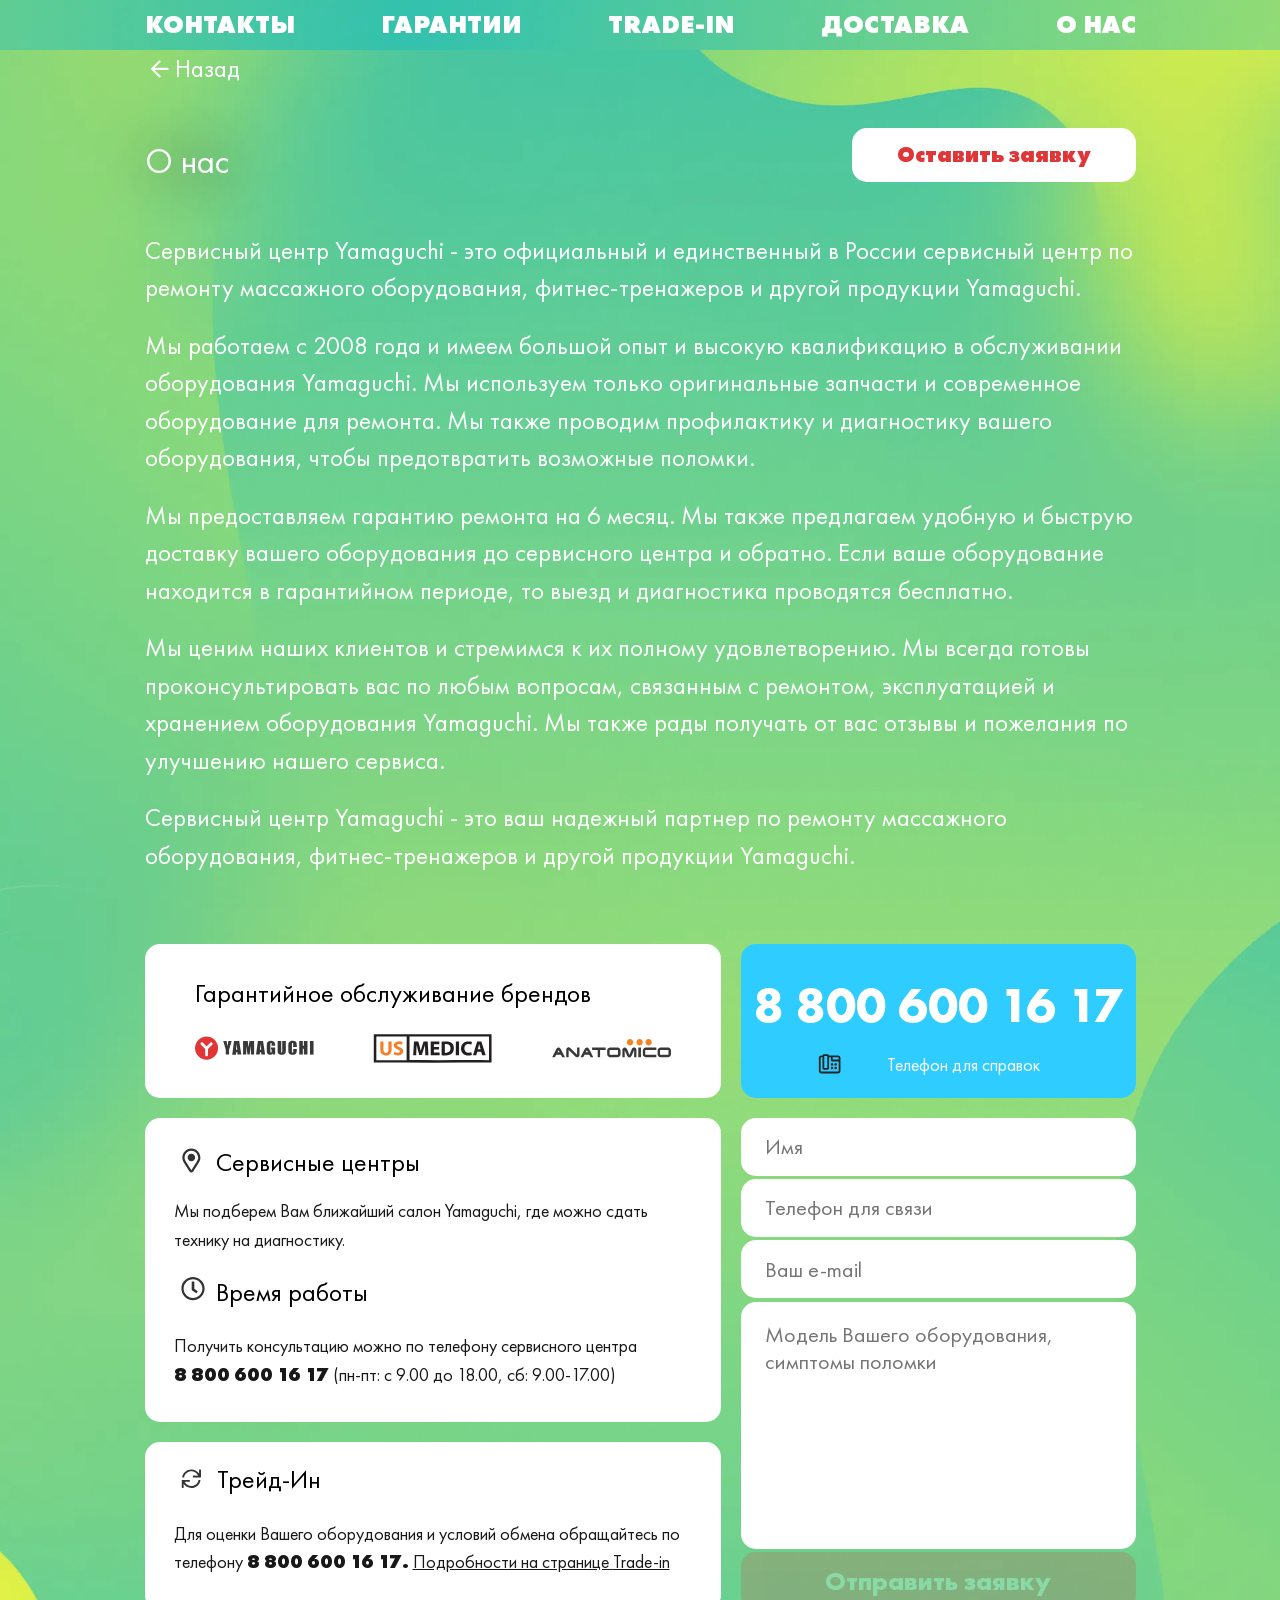
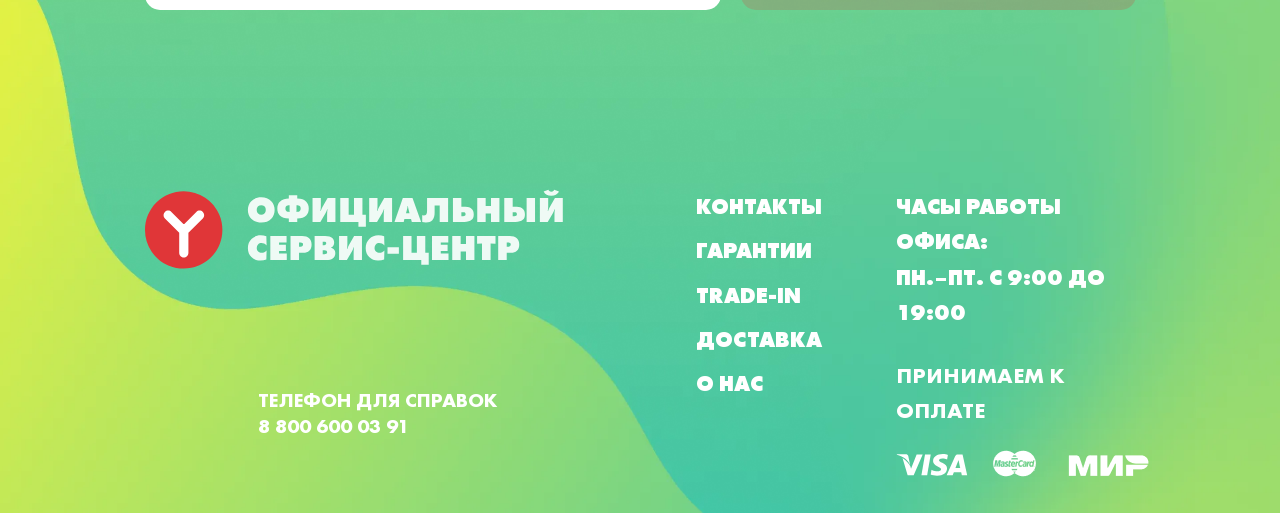
==== commit 7922f11f: "1" ====
--- a/pages/about.html
+++ b/pages/about.html
@@ -22,8 +22,7 @@
         <nav class="header__menu container-box">
             <ul class="header__menu-list">
                 <li class="header__menu-item">
-                   <a href="contacts.html
-                   ">Контакты</a>
+                   <a class="scrollButton">Контакты</a>
                 </li>
                 <li class="header__menu-item">
                     <a href="guarantees.html
@@ -81,15 +80,6 @@
                     <p class="category-info__text">
                         Сервисный центр Yamaguchi - это ваш надежный партнер по ремонту массажного оборудования, 
                         фитнес-тренажеров и другой продукции Yamaguchi.</p>
-                </div>
-            </section>
-            <section class="service-centers">
-                <div class="service-centers__content container-box">
-                    <h2 class="service-centers__title">Сервисные центры</h2>
-                    <picture class="service-centers__map">
-                        <source srcset="/assets/images/main-page/map_mob.svg" media="(max-width: 768px)">
-                        <img src="/assets/images/service/map.webp" alt="карта">
-                    </picture>
                 </div>
             </section>
             <section class="contacts" id="contacts">
@@ -158,7 +148,6 @@
     <footer class="footer">
         <picture class="footer__bg">
             <source srcset="/assets/images/main-page/footer_bg-mobile.webp" media="(max-width: 767px)">
-            <img src="/assets/images/main-page/footer_bg-desc.webp" alt="footer">
         </picture>
         <div class="footer__content container-box">
             <div class="footer__logo">
--- a/styles/categories.min.css
+++ b/styles/categories.min.css
@@ -1 +1 @@
-@font-face{font-family:Gothic;font-display:swap;src:url(/fonts/centurygothic.ttf) format("truetype");font-weight:400;font-style:normal}@font-face{font-family:PTSans;font-display:swap;src:url(/fonts/PTSans.eot);src:url(/fonts/PTSans.eot?#iefix) format("embedded-opentype"),url(/fonts/PTSans.woff2) format("woff2"),url(/fonts/PTSans.woff) format("woff"),url(/fonts/PTSans.ttf) format("truetype"),url(/fonts/PTSans.svg#PTSans) format("svg");font-weight:400;font-style:normal}@font-face{font-family:PTSans;font-display:swap;src:url(/fonts/PTSansBold.eot);src:url(/fonts/PTSansBold.eot?#iefix) format("embedded-opentype"),url(/fonts/PTSansBold.woff2) format("woff2"),url(/fonts/PTSansBold.woff) format("woff"),url(/fonts/PTSansBold.ttf) format("truetype"),url(/fonts/PTSansBold.svg#PTSans) format("svg");font-weight:700;font-style:normal}@font-face{font-family:PTSans;font-display:swap;src:url(/fonts/PTSansItalic.ttf) format("truetype");src:url(/fonts/PTSansItalic.woff2) format("woff2"),url(/fonts/PTSansItalic.woff) format("woff");font-weight:400;font-style:italic}@font-face{font-family:PTSansNarrow;font-display:swap;src:url(/fonts/PTSansNarrow.eot);src:url(/fonts/PTSansNarrow.eot?#iefix) format("embedded-opentype"),url(/fonts/PTSansNarrow.woff2) format("woff2"),url(/fonts/PTSansNarrow.woff) format("woff"),url(/fonts/PTSansNarrow.ttf) format("truetype"),url(/fonts/PTSansNarrow.svg#PTSansNarrow) format("svg");font-weight:400;font-style:normal}@font-face{font-family:PTSansNarrow;font-display:swap;src:url(/fonts/PTSansNarrowBold.eot);src:url(/fonts/PTSansNarrowBold.eot?#iefix) format("embedded-opentype"),url(/fonts/PTSansNarrowBold.woff2) format("woff2"),url(/fonts/PTSansNarrowBold.woff) format("woff"),url(/fonts/PTSansNarrowBold.ttf) format("truetype"),url(/fonts/PTSansNarrowBold.svg#PTSansNarrow) format("svg");font-weight:700;font-style:normal}@font-face{font-family:MyriadProLight;src:url(/fonts/MyriadProLight.eot);src:url(/fonts/MyriadProLight.eot?#iefix) format("embedded-opentype"),url(/fonts/MyriadProLight.woff) format("woff"),url(/fonts/MyriadProLight.woff2) format("woff2"),url(/fonts/MyriadProLight.ttf) format("truetype"),url(/fonts/MyriadProLight.svg#MyriadProLight) format("svg");font-weight:700;font-style:normal;font-display:swap}@font-face{font-family:"Myriad Pro";src:url(/fonts/MyriadPro.otf) format("opentype");src:url(/fonts/MyriadPro.woff2) format("woff2"),url(/fonts/MyriadPro.woff) format("woff");font-weight:400;font-style:normal;font-display:swap}@font-face{font-family:MyriadProBold;src:url(/fonts/MyriadProBold.otf) format("opentype");src:url(/fonts/MyriadProBold.woff2) format("woff2"),url(/fonts/MyriadProBold.woff) format("woff");font-weight:700;font-style:normal;font-display:swap}@font-face{font-family:PragmaticaC;src:url(/fonts/PTPragmaticaCyrillic.ttf) format("opentype");src:url(/fonts/PTPragmaticaCyrillic.woff2) format("woff2"),url(/fonts/PTPragmaticaCyrillic.woff) format("woff");font-weight:400;font-style:normal;font-display:swap}@font-face{font-family:PragmaticaC;src:url(/fonts/PTPragmaticaBoldCyrillic.ttf) format("opentype");src:url(/fonts/PTPragmaticaBoldCyrillic.woff2) format("woff2"),url(/fonts/PTPragmaticaBoldCyrillic.woff) format("woff");font-weight:700;font-style:normal;font-display:swap}@font-face{font-family:Circe;font-display:swap;src:url(/fonts/Circe-Thin.eot);src:url(/fonts/Circe-Thin.eot?#iefix) format("embedded-opentype"),url(/fonts/Circe-Thin.woff) format("woff"),url(/fonts/Circe-Thin.woff2) format("woff2"),url(/fonts/Circe-Thin.ttf) format("truetype");font-weight:100;font-style:normal}@font-face{font-family:Circe;font-display:swap;src:url(/fonts/Circe-ExtraLight.eot);src:url(/fonts/Circe-ExtraLight.eot?#iefix) format("embedded-opentype"),url(/fonts/Circe-ExtraLight.woff) format("woff"),url(/fonts/Circe-ExtraLight.woff2) format("woff2"),url(/fonts/Circe-ExtraLight.ttf) format("truetype");font-weight:200;font-style:normal}@font-face{font-family:Circe;font-display:swap;src:url(/fonts/Circe-Light.eot);src:url(/fonts/Circe-Light.eot?#iefix) format("embedded-opentype"),url(/fonts/Circe-Light.woff) format("woff"),url(/fonts/Circe-Light.woff2) format("woff2"),url(/fonts/Circe-Light.ttf) format("truetype");font-weight:300;font-style:normal}@font-face{font-family:Circe;font-display:swap;src:url(/fonts/Circe-Regular.eot);src:url(/fonts/Circe-Regular.eot?#iefix) format("embedded-opentype"),url(/fonts/Circe-Regular.woff) format("woff"),url(/fonts/Circe-Regular.woff2) format("woff2"),url(/fonts/Circe-Regular.ttf) format("truetype");font-weight:400;font-style:normal}@font-face{font-family:Circe;font-display:swap;src:url(/fonts/Circe-Bold.eot);src:url(/fonts/Circe-Bold.eot?#iefix) format("embedded-opentype"),url(/fonts/Circe-Bold.woff) format("woff"),url(/fonts/Circe-Bold.woff2) format("woff2"),url(/fonts/Circe-Bold.ttf) format("truetype");font-weight:700;font-style:normal}@font-face{font-family:Circe;font-display:swap;src:url(/fonts/Circe-ExtraBold.eot);src:url(/fonts/Circe-ExtraBold.eot?#iefix) format("embedded-opentype"),url(/fonts/Circe-ExtraBold.woff) format("woff"),url(/fonts/Circe-ExtraBold.woff2) format("woff2"),url(/fonts/Circe-ExtraBold.ttf) format("truetype");font-weight:900;font-style:normal}@font-face{font-family:BebasNeue;src:url(/fonts/bebasneuethin.woff2) format("woff2");src:local("☺"),url(/fonts/bebasneuethin.woff) format("woff"),url(/fonts/bebasneuethin.ttf) format("truetype");font-weight:200;font-style:normal;font-display:swap}@font-face{font-family:BebasNeue;src:url(/fonts/bebasneuelight.woff2) format("woff2");src:local("☺"),url(/fonts/bebasneuelight.ttf) format("truetype"),url(/fonts/bebasneuelight.woff) format("woff");font-weight:300;font-style:normal;font-display:swap}@font-face{font-family:BebasNeue;src:url(/fonts/bebasneueregular.eot);src:local("☺"),url(/fonts/bebasneueregular.woff2) format("woff2"),url(/fonts/bebasneueregular.woff) format("woff"),url(/fonts/bebasneueregular.ttf) format("truetype"),url(/fonts/bebasneueregular.svg) format("svg");font-weight:400;font-style:normal;font-display:swap}@font-face{font-family:BebasNeue;src:url(/fonts/bebasneuebold.eot);src:local("☺"),url(/fonts/bebasneuebold.woff2) format("woff2"),url(/fonts/bebasneuebold.woff) format("woff"),url(/fonts/bebasneuebold.ttf) format("truetype"),url(/fonts/bebasneuebold.svg) format("svg");font-weight:700;font-style:normal;font-display:swap}@font-face{font-family:Montserrat;font-display:swap;src:local("Montserrat Light"),local("Montserrat-Light"),url(/fonts/Montserrat-Light.woff2) format("woff2"),url(/fonts/Montserrat-Light.woff) format("woff");font-weight:300;font-style:normal}@font-face{font-family:Montserrat;font-display:swap;src:local("Montserrat"),local("Montserrat-Regular"),url(/fonts/Montserrat-Regular.woff2) format("woff2"),url(/fonts/Montserrat-Regular.woff) format("woff");font-weight:400;font-style:normal}@font-face{font-family:Montserrat;font-display:swap;src:local("Montserrat"),local("Montserrat-Regular"),url(/fonts/Montserrat-Medium.woff2) format("woff2"),url(/fonts/Montserrat-Medium.woff) format("woff");font-weight:500;font-style:normal}@font-face{font-family:Montserrat;font-display:swap;src:local("Montserrat Bold"),local("Montserrat-Bold"),url(/fonts/Montserrat-Bold.woff2) format("woff2"),url(/fonts/Montserrat-Bold.woff) format("woff");font-weight:700;font-style:normal}@font-face{font-family:Montserrat;font-display:swap;src:local("Montserrat Black"),local("Montserrat-Black"),url(/fonts/Montserrat-Black.woff2) format("woff2"),url(/fonts/Montserrat-Black.woff) format("woff");font-weight:900;font-style:normal}@font-face{font-family:Morpha;font-display:swap;src:url(/fonts/Morpha-Bold.woff2) format("woff2");src:local("☺"),url(/fonts/Morpha-Bold.woff) format("woff"),url(/fonts/Morpha-Bold.ttf) format("truetype");font-weight:700;font-style:normal}@font-face{font-family:"Neue Machina";font-display:swap;src:local("NeueMachina-Bold"),local("NeueMachina-Bold"),url(/fonts/NeueMachina-Bold.woff2) format("woff2"),url(/fonts/NeueMachina-Bold.woff) format("woff");font-weight:700;font-style:normal}@font-face{font-family:"Neue Machina";font-display:swap;src:local("NeueMachina-Black"),local("NeueMachina-Black"),url(/fonts/NeueMachina-Black.woff2) format("woff2"),url(/fonts/NeueMachina-Bold.woff) format("woff");font-weight:900;font-style:normal}@font-face{font-family:"Cy Grotesk";font-display:swap;src:url(/fonts/cy-grotesk-grand-dark.otf);font-weight:800;font-style:normal;font-display:swap}@font-face{font-family:RainerTestv04;src:url(/fonts/RainerTestv04-Bold.woff2),url(/fonts/RainerTestv04-Bold.woff);font-weight:700;font-style:normal;font-display:swap}@font-face{font-family:Anticva;font-display:swap;src:local("Anticva"),local("Anticva"),url(/fonts/Anticva-Regular.woff2) format("woff2"),url(/fonts/Anticva-Regular.woff) format("woff"),url(/fonts/Anticva-Regular.otf) format("truetype");font-weight:400;font-style:normal}@font-face{font-family:"Halvar Breitschrift";src:local("HalvarBreit-Blk"),local("HalvarBreit-Blk"),url(/fonts/HalvarBreit-Blk.woff2) format("woff2"),url(/fonts/HalvarBreit-Blk.woff) format("woff");font-weight:900;font-style:normal}@font-face{font-family:Damn;font-display:swap;src:local("Damn"),local("Damn"),url(/fonts/Damn.woff2) format("woff2"),url(/fonts/Damn.woff) format("woff"),url(/fonts/Damn.ttf) format("truetype");font-weight:400;font-style:normal}@font-face{font-family:"Monologue DEMO";font-display:swap;src:local("Monologue_DEMO"),local("Monologue_DEMO"),url(/fonts/Monologue_DEMO.woff) format("woff"),url(/fonts/Monologue_DEMO.ttf) format("opentype");font-weight:400;font-style:normal}@font-face{font-family:Nasalization;font-display:swap;src:local("Nasalization"),local("Nasalization"),url(/fonts/Nasalization.woff) format("woff"),url(/fonts/Nasalization.otf) format("opentype");font-weight:400;font-style:normal}@font-face{font-family:PatsySans;font-display:swap;src:local("PatsySans"),local("PatsySans"),url(/fonts/PatsySans.woff) format("woff"),url(/fonts/PatsySans.otf) format("opentype");font-weight:400;font-style:normal}@font-face{font-family:Lighthaus;src:url(/fonts/Lighthaus.eot);src:url(/fonts/Lighthaus.eot?#iefix) format("embedded-opentype"),url(/fonts/Lighthaus.woff2) format("woff2"),url(/fonts/Lighthaus.woff) format("woff"),url(/fonts/Lighthaus.ttf) format("truetype");font-weight:400;font-style:normal;font-display:swap}@font-face{font-family:UltramonoWide-LightItalic;src:url(/fonts/UltramonoWide-LightItalic.woff2) format("woff2"),url(/fonts/UltramonoWide-LightItalic.woff) format("woff");font-weight:300;font-style:italic;font-display:swap}@font-face{font-family:UltramonoWide-Light;src:url(/fonts/UltramonoWide-Light.woff2) format("woff2"),url(/fonts/UltramonoWide-Light.woff) format("woff");font-weight:300;font-style:normal;font-display:swap}@font-face{font-family:"Nikkyou Sans";src:url(/fonts/NikkyouSans.woff2) format("woff2"),url(/fonts/NikkyouSans.woff) format("woff");font-weight:400;font-style:normal;font-display:swap}@font-face{font-family:Corvetta;src:url(/fonts/Corvetta.woff2) format("woff2"),url(/fonts/Corvetta.woff) format("woff"),url(/fonts/Corvetta.ttf) format("truetype");font-weight:400;font-style:normal;font-display:swap}@font-face{font-family:a_LCDNovaObl;src:url(/fonts/a_lcdnovaobl.woff) format("woff"),url(/fonts/a_lcdnovaobl.ttf) format("truetype");font-weight:400;font-style:normal;font-display:swap}@font-face{font-family:Felidae;src:url(/fonts/Felidae.ttf) format("truetype");font-weight:400;font-style:normal;font-display:swap}@font-face{font-family:"Muller Next Expanded Trial";src:url(/fonts/MullerNextExtraCondTrial-Thin.otf);font-weight:200;font-style:normal;font-display:swap}@font-face{font-family:"Muller Next Expanded Trial";src:url(/fonts/MullerNextExpandedTrial-Regular.otf);font-weight:400;font-style:normal;font-display:swap}@font-face{font-family:"Muller Next Expanded Trial";src:url(/fonts/MullerNextExpandedTrial-ExtraBold.otf);font-weight:750;font-style:normal;font-display:swap}@font-face{font-family:"Muller Next Expanded Trial";src:url(/fonts/MullerNextExpandedTrial-Heavy.otf);font-weight:800;font-style:normal;font-display:swap}@font-face{font-family:"Muller Next Expanded Trial";src:url(/fonts/MullerNextExpandedTrialThinItalic.otf);font-weight:100;font-style:italic;font-display:swap}@font-face{font-family:"Muller Next ExtraCond Trial";src:url(/fonts/MullerNextExtraCondTrial-ExtraBold.otf);font-weight:750;font-style:normal;font-display:swap}@font-face{font-family:"Muller Next ExtraCond Trial";src:url(/fonts/MullerNextExtraCondTrial-Regular.otf);font-weight:400;font-style:normal;font-display:swap}@font-face{font-family:"Muller Next ExtraCond Trial";src:url(/fonts/MullerNextExtraCondTrialThin.otf);font-weight:100;font-style:normal;font-display:swap}@font-face{font-family:"Muller Next Trial";src:url(/fonts/MullerNextTrial-Regular.otf);font-weight:400;font-style:normal;font-display:swap}@font-face{font-family:"Muller Next Trial";src:url(/fonts/MullerNextTrial-ExtraBold.otf);font-weight:750;font-style:normal;font-display:swap}@font-face{font-family:"Muller Next Wide Trial";src:url(/fonts/MullerNextTrial-ThinItalic.woff2);font-weight:100;font-style:italic}@font-face{font-family:Cakra;src:url(/fonts/Cakra-Normal.otf) format("opentype");src:url(/fonts/Cakra-Normal.woff2) format("woff2"),url(/fonts/Cakra-Normal.woff) format("woff");font-weight:400;font-style:normal;font-display:swap}@font-face{font-family:Noteworthy;src:url(/fonts/NoteworthyLight.ttf) format("truetype");font-weight:300;font-style:normal;font-display:swap}@font-face{font-family:Technology;src:url(/fonts/Technology.ttf) format("truetype");font-weight:400;font-style:normal;font-display:swap}@font-face{font-family:Technology;src:url(/fonts/Technology-Bold.ttf) format("truetype");font-weight:600;font-style:normal;font-display:swap}@font-face{font-family:Unbounded;src:url(/fonts/Unbounded-Bold.ttf) format("truetype");font-weight:700;font-style:normal;font-display:swap}@font-face{font-family:Unbounded;src:url(/fonts/Unbounded-Black.ttf) format("truetype");font-weight:900;font-style:normal;font-display:swap}@font-face{font-family:Inter;src:url(/fonts/Inter-Medium.ttf) format("truetype");font-weight:500;font-style:normal;font-display:swap}@font-face{font-family:Inter;src:url(/fonts/Inter-SemiBold.ttf) format("truetype");font-weight:600;font-style:normal;font-display:swap}@font-face{font-family:"Montserrat Alternates";src:url(/fonts/MontserratAlternates-Light.ttf) format("truetype");font-weight:300;font-style:normal;font-display:swap}@font-face{font-family:"Snell Roundhand";src:url(/fonts/snell-roundhand-900.otf) format("opentype");font-weight:900;font-style:italic;font-display:swap}@font-face{font-family:"Snell Roundhand";src:url(/fonts/snell-roundhand-700.otf) format("opentype");font-weight:700;font-style:italic;font-display:swap}@font-face{font-family:Lighthaus;src:url(/fonts/Lighthaus-400.otf) format("opentype");font-weight:400;font-style:normal;font-display:swap}.main-wrapper{position:relative;max-width:1920px;margin:0 auto}.container-box{max-width:1230px;margin:0 auto;box-sizing:border-box}@media all and (max-width:1359px){.container-box{max-width:1023px;padding-left:16px;padding-right:16px}}@media all and (max-width:1023px){.container-box{width:708px;padding:0}}@media all and (max-width:767px){.container-box{width:100%;padding-left:10px;padding-right:10px}}.main-width{width:1710px;margin:0 auto;box-sizing:border-box}@media all and (max-width:1699px){.main-width{width:1240px;padding-left:16px;padding-right:16px}}@media all and (max-width:1699px)and (max-width:1359px){.main-width{width:1023px;padding-left:16px;padding-right:16px}}@media all and (max-width:1699px)and (max-width:1359px)and (max-width:1023px){.main-width{width:708px;padding-left:0;padding-right:0}}@media all and (max-width:1699px)and (max-width:1359px)and (max-width:1023px)and (max-width:767px){.main-width{width:100%;padding-left:16px;padding-right:16px}}html{font-size:100%}body{margin:0;min-width:320px;font-size:14px;font-family:"Petrov Sans-Trial";font-weight:400;color:#fff;box-sizing:border-box}body h1,body h2,body h3,body h4,body h5,body h6,body p{margin:0}body a{text-decoration:none;color:#fff;outline:0}body a:active{outline:0}body ::-moz-focus-inner,body ::-moz-focus-outer{border:0;padding:0}a:hover{cursor:pointer}ul{margin:0;padding:0;list-style:outside none}button{outline:0;border:0;background:unset}button:active{outline:0}iframe{border:0}area{outline:0}input{outline:0}input::-moz-focus-inner{border:0}textarea{outline:0}select{border:0;outline:0}table{border-collapse:collapse}input,select,textarea{font-size:14px;font-family:ubuntu,sans-serif;font-weight:400}.ekko-lightbox .modal-dialog .modal-content .ekko-lightbox-container input{background:0 0!important}.ekko-lightbox .modal-dialog .modal-content .ekko-lightbox-container input:focus{background:0 0!important}@font-face{font-family:"Petrov Sans-Trial";src:url(/assets/fonts/PetrovSans-Trial-ExtraLight.woff2) format("woff2"),url(/assets/fonts/PetrovSans-Trial-ExtraLight.ttf) format("truetype");font-style:normal;font-weight:200;font-display:swap}@font-face{font-family:"Petrov Sans-Trial";src:url(/assets/fonts/PetrovSans-Trial-Light.woff2) format("woff2"),url(/assets/fonts/PetrovSans-Trial-Light.ttf) format("truetype");font-style:normal;font-weight:300;font-display:swap}@font-face{font-family:"Petrov Sans-Trial";src:url(/assets/fonts/PetrovSans-Trial-Regular.woff2) format("woff2"),url(/assets/fonts/PetrovSans-Trial-Regular.ttf) format("truetype");font-style:normal;font-weight:400;font-display:swap}@font-face{font-family:"Petrov Sans-Trial";src:url(/assets/fonts/PetrovSans-Trial-SemiBold.woff2) format("woff2"),url(/assets/fonts/PetrovSans-Trial-SemiBold.ttf) format("truetype");font-style:normal;font-weight:600;font-display:swap}@font-face{font-family:"Petrov Sans-Trial";src:url(/assets/fonts/PetrovSans-Trial-Bold.woff2) format("woff2"),url(/assets/fonts/PetrovSans-Trial-Bold.ttf) format("truetype");font-style:normal;font-weight:700;font-display:swap}@font-face{font-family:"Petrov Sans-Trial";src:url(/assets/fonts/PetrovSans-Trial-ExtraBold.woff2) format("woff2"),url(/assets/fonts/PetrovSans-Trial-ExtraBold.ttf) format("truetype");font-style:normal;font-weight:800;font-display:swap}@font-face{font-family:"Petrov Sans-Trial";src:url(/assets/fonts/PetrovSans-Trial-Black.woff2) format("woff2"),url(/assets/fonts/PetrovSans-Trial-Black.ttf) format("truetype");font-style:normal;font-weight:900;font-display:swap}@font-face{font-family:Gothic;font-display:swap;src:url(/fonts/centurygothic.ttf) format("truetype");font-weight:400;font-style:normal}@font-face{font-family:PTSans;font-display:swap;src:url(/fonts/PTSans.eot);src:url(/fonts/PTSans.eot?#iefix) format("embedded-opentype"),url(/fonts/PTSans.woff2) format("woff2"),url(/fonts/PTSans.woff) format("woff"),url(/fonts/PTSans.ttf) format("truetype"),url(/fonts/PTSans.svg#PTSans) format("svg");font-weight:400;font-style:normal}@font-face{font-family:PTSans;font-display:swap;src:url(/fonts/PTSansBold.eot);src:url(/fonts/PTSansBold.eot?#iefix) format("embedded-opentype"),url(/fonts/PTSansBold.woff2) format("woff2"),url(/fonts/PTSansBold.woff) format("woff"),url(/fonts/PTSansBold.ttf) format("truetype"),url(/fonts/PTSansBold.svg#PTSans) format("svg");font-weight:700;font-style:normal}@font-face{font-family:PTSans;font-display:swap;src:url(/fonts/PTSansItalic.ttf) format("truetype");src:url(/fonts/PTSansItalic.woff2) format("woff2"),url(/fonts/PTSansItalic.woff) format("woff");font-weight:400;font-style:italic}@font-face{font-family:PTSansNarrow;font-display:swap;src:url(/fonts/PTSansNarrow.eot);src:url(/fonts/PTSansNarrow.eot?#iefix) format("embedded-opentype"),url(/fonts/PTSansNarrow.woff2) format("woff2"),url(/fonts/PTSansNarrow.woff) format("woff"),url(/fonts/PTSansNarrow.ttf) format("truetype"),url(/fonts/PTSansNarrow.svg#PTSansNarrow) format("svg");font-weight:400;font-style:normal}@font-face{font-family:PTSansNarrow;font-display:swap;src:url(/fonts/PTSansNarrowBold.eot);src:url(/fonts/PTSansNarrowBold.eot?#iefix) format("embedded-opentype"),url(/fonts/PTSansNarrowBold.woff2) format("woff2"),url(/fonts/PTSansNarrowBold.woff) format("woff"),url(/fonts/PTSansNarrowBold.ttf) format("truetype"),url(/fonts/PTSansNarrowBold.svg#PTSansNarrow) format("svg");font-weight:700;font-style:normal}@font-face{font-family:MyriadProLight;src:url(/fonts/MyriadProLight.eot);src:url(/fonts/MyriadProLight.eot?#iefix) format("embedded-opentype"),url(/fonts/MyriadProLight.woff) format("woff"),url(/fonts/MyriadProLight.woff2) format("woff2"),url(/fonts/MyriadProLight.ttf) format("truetype"),url(/fonts/MyriadProLight.svg#MyriadProLight) format("svg");font-weight:700;font-style:normal;font-display:swap}@font-face{font-family:"Myriad Pro";src:url(/fonts/MyriadPro.otf) format("opentype");src:url(/fonts/MyriadPro.woff2) format("woff2"),url(/fonts/MyriadPro.woff) format("woff");font-weight:400;font-style:normal;font-display:swap}@font-face{font-family:MyriadProBold;src:url(/fonts/MyriadProBold.otf) format("opentype");src:url(/fonts/MyriadProBold.woff2) format("woff2"),url(/fonts/MyriadProBold.woff) format("woff");font-weight:700;font-style:normal;font-display:swap}@font-face{font-family:PragmaticaC;src:url(/fonts/PTPragmaticaCyrillic.ttf) format("opentype");src:url(/fonts/PTPragmaticaCyrillic.woff2) format("woff2"),url(/fonts/PTPragmaticaCyrillic.woff) format("woff");font-weight:400;font-style:normal;font-display:swap}@font-face{font-family:PragmaticaC;src:url(/fonts/PTPragmaticaBoldCyrillic.ttf) format("opentype");src:url(/fonts/PTPragmaticaBoldCyrillic.woff2) format("woff2"),url(/fonts/PTPragmaticaBoldCyrillic.woff) format("woff");font-weight:700;font-style:normal;font-display:swap}@font-face{font-family:Circe;font-display:swap;src:url(/fonts/Circe-Thin.eot);src:url(/fonts/Circe-Thin.eot?#iefix) format("embedded-opentype"),url(/fonts/Circe-Thin.woff) format("woff"),url(/fonts/Circe-Thin.woff2) format("woff2"),url(/fonts/Circe-Thin.ttf) format("truetype");font-weight:100;font-style:normal}@font-face{font-family:Circe;font-display:swap;src:url(/fonts/Circe-ExtraLight.eot);src:url(/fonts/Circe-ExtraLight.eot?#iefix) format("embedded-opentype"),url(/fonts/Circe-ExtraLight.woff) format("woff"),url(/fonts/Circe-ExtraLight.woff2) format("woff2"),url(/fonts/Circe-ExtraLight.ttf) format("truetype");font-weight:200;font-style:normal}@font-face{font-family:Circe;font-display:swap;src:url(/fonts/Circe-Light.eot);src:url(/fonts/Circe-Light.eot?#iefix) format("embedded-opentype"),url(/fonts/Circe-Light.woff) format("woff"),url(/fonts/Circe-Light.woff2) format("woff2"),url(/fonts/Circe-Light.ttf) format("truetype");font-weight:300;font-style:normal}@font-face{font-family:Circe;font-display:swap;src:url(/fonts/Circe-Regular.eot);src:url(/fonts/Circe-Regular.eot?#iefix) format("embedded-opentype"),url(/fonts/Circe-Regular.woff) format("woff"),url(/fonts/Circe-Regular.woff2) format("woff2"),url(/fonts/Circe-Regular.ttf) format("truetype");font-weight:400;font-style:normal}@font-face{font-family:Circe;font-display:swap;src:url(/fonts/Circe-Bold.eot);src:url(/fonts/Circe-Bold.eot?#iefix) format("embedded-opentype"),url(/fonts/Circe-Bold.woff) format("woff"),url(/fonts/Circe-Bold.woff2) format("woff2"),url(/fonts/Circe-Bold.ttf) format("truetype");font-weight:700;font-style:normal}@font-face{font-family:Circe;font-display:swap;src:url(/fonts/Circe-ExtraBold.eot);src:url(/fonts/Circe-ExtraBold.eot?#iefix) format("embedded-opentype"),url(/fonts/Circe-ExtraBold.woff) format("woff"),url(/fonts/Circe-ExtraBold.woff2) format("woff2"),url(/fonts/Circe-ExtraBold.ttf) format("truetype");font-weight:900;font-style:normal}@font-face{font-family:BebasNeue;src:url(/fonts/bebasneuethin.woff2) format("woff2");src:local("☺"),url(/fonts/bebasneuethin.woff) format("woff"),url(/fonts/bebasneuethin.ttf) format("truetype");font-weight:200;font-style:normal;font-display:swap}@font-face{font-family:BebasNeue;src:url(/fonts/bebasneuelight.woff2) format("woff2");src:local("☺"),url(/fonts/bebasneuelight.ttf) format("truetype"),url(/fonts/bebasneuelight.woff) format("woff");font-weight:300;font-style:normal;font-display:swap}@font-face{font-family:BebasNeue;src:url(/fonts/bebasneueregular.eot);src:local("☺"),url(/fonts/bebasneueregular.woff2) format("woff2"),url(/fonts/bebasneueregular.woff) format("woff"),url(/fonts/bebasneueregular.ttf) format("truetype"),url(/fonts/bebasneueregular.svg) format("svg");font-weight:400;font-style:normal;font-display:swap}@font-face{font-family:BebasNeue;src:url(/fonts/bebasneuebold.eot);src:local("☺"),url(/fonts/bebasneuebold.woff2) format("woff2"),url(/fonts/bebasneuebold.woff) format("woff"),url(/fonts/bebasneuebold.ttf) format("truetype"),url(/fonts/bebasneuebold.svg) format("svg");font-weight:700;font-style:normal;font-display:swap}@font-face{font-family:Montserrat;font-display:swap;src:local("Montserrat Light"),local("Montserrat-Light"),url(/fonts/Montserrat-Light.woff2) format("woff2"),url(/fonts/Montserrat-Light.woff) format("woff");font-weight:300;font-style:normal}@font-face{font-family:Montserrat;font-display:swap;src:local("Montserrat"),local("Montserrat-Regular"),url(/fonts/Montserrat-Regular.woff2) format("woff2"),url(/fonts/Montserrat-Regular.woff) format("woff");font-weight:400;font-style:normal}@font-face{font-family:Montserrat;font-display:swap;src:local("Montserrat"),local("Montserrat-Regular"),url(/fonts/Montserrat-Medium.woff2) format("woff2"),url(/fonts/Montserrat-Medium.woff) format("woff");font-weight:500;font-style:normal}@font-face{font-family:Montserrat;font-display:swap;src:local("Montserrat Bold"),local("Montserrat-Bold"),url(/fonts/Montserrat-Bold.woff2) format("woff2"),url(/fonts/Montserrat-Bold.woff) format("woff");font-weight:700;font-style:normal}@font-face{font-family:Montserrat;font-display:swap;src:local("Montserrat Black"),local("Montserrat-Black"),url(/fonts/Montserrat-Black.woff2) format("woff2"),url(/fonts/Montserrat-Black.woff) format("woff");font-weight:900;font-style:normal}@font-face{font-family:Morpha;font-display:swap;src:url(/fonts/Morpha-Bold.woff2) format("woff2");src:local("☺"),url(/fonts/Morpha-Bold.woff) format("woff"),url(/fonts/Morpha-Bold.ttf) format("truetype");font-weight:700;font-style:normal}@font-face{font-family:"Neue Machina";font-display:swap;src:local("NeueMachina-Bold"),local("NeueMachina-Bold"),url(/fonts/NeueMachina-Bold.woff2) format("woff2"),url(/fonts/NeueMachina-Bold.woff) format("woff");font-weight:700;font-style:normal}@font-face{font-family:"Neue Machina";font-display:swap;src:local("NeueMachina-Black"),local("NeueMachina-Black"),url(/fonts/NeueMachina-Black.woff2) format("woff2"),url(/fonts/NeueMachina-Bold.woff) format("woff");font-weight:900;font-style:normal}@font-face{font-family:"Cy Grotesk";font-display:swap;src:url(/fonts/cy-grotesk-grand-dark.otf);font-weight:800;font-style:normal;font-display:swap}@font-face{font-family:RainerTestv04;src:url(/fonts/RainerTestv04-Bold.woff2),url(/fonts/RainerTestv04-Bold.woff);font-weight:700;font-style:normal;font-display:swap}@font-face{font-family:Anticva;font-display:swap;src:local("Anticva"),local("Anticva"),url(/fonts/Anticva-Regular.woff2) format("woff2"),url(/fonts/Anticva-Regular.woff) format("woff"),url(/fonts/Anticva-Regular.otf) format("truetype");font-weight:400;font-style:normal}@font-face{font-family:"Halvar Breitschrift";src:local("HalvarBreit-Blk"),local("HalvarBreit-Blk"),url(/fonts/HalvarBreit-Blk.woff2) format("woff2"),url(/fonts/HalvarBreit-Blk.woff) format("woff");font-weight:900;font-style:normal}@font-face{font-family:Damn;font-display:swap;src:local("Damn"),local("Damn"),url(/fonts/Damn.woff2) format("woff2"),url(/fonts/Damn.woff) format("woff"),url(/fonts/Damn.ttf) format("truetype");font-weight:400;font-style:normal}@font-face{font-family:"Monologue DEMO";font-display:swap;src:local("Monologue_DEMO"),local("Monologue_DEMO"),url(/fonts/Monologue_DEMO.woff) format("woff"),url(/fonts/Monologue_DEMO.ttf) format("opentype");font-weight:400;font-style:normal}@font-face{font-family:Nasalization;font-display:swap;src:local("Nasalization"),local("Nasalization"),url(/fonts/Nasalization.woff) format("woff"),url(/fonts/Nasalization.otf) format("opentype");font-weight:400;font-style:normal}@font-face{font-family:PatsySans;font-display:swap;src:local("PatsySans"),local("PatsySans"),url(/fonts/PatsySans.woff) format("woff"),url(/fonts/PatsySans.otf) format("opentype");font-weight:400;font-style:normal}@font-face{font-family:Lighthaus;src:url(/fonts/Lighthaus.eot);src:url(/fonts/Lighthaus.eot?#iefix) format("embedded-opentype"),url(/fonts/Lighthaus.woff2) format("woff2"),url(/fonts/Lighthaus.woff) format("woff"),url(/fonts/Lighthaus.ttf) format("truetype");font-weight:400;font-style:normal;font-display:swap}@font-face{font-family:UltramonoWide-LightItalic;src:url(/fonts/UltramonoWide-LightItalic.woff2) format("woff2"),url(/fonts/UltramonoWide-LightItalic.woff) format("woff");font-weight:300;font-style:italic;font-display:swap}@font-face{font-family:UltramonoWide-Light;src:url(/fonts/UltramonoWide-Light.woff2) format("woff2"),url(/fonts/UltramonoWide-Light.woff) format("woff");font-weight:300;font-style:normal;font-display:swap}@font-face{font-family:"Nikkyou Sans";src:url(/fonts/NikkyouSans.woff2) format("woff2"),url(/fonts/NikkyouSans.woff) format("woff");font-weight:400;font-style:normal;font-display:swap}@font-face{font-family:Corvetta;src:url(/fonts/Corvetta.woff2) format("woff2"),url(/fonts/Corvetta.woff) format("woff"),url(/fonts/Corvetta.ttf) format("truetype");font-weight:400;font-style:normal;font-display:swap}@font-face{font-family:a_LCDNovaObl;src:url(/fonts/a_lcdnovaobl.woff) format("woff"),url(/fonts/a_lcdnovaobl.ttf) format("truetype");font-weight:400;font-style:normal;font-display:swap}@font-face{font-family:Felidae;src:url(/fonts/Felidae.ttf) format("truetype");font-weight:400;font-style:normal;font-display:swap}@font-face{font-family:"Muller Next Expanded Trial";src:url(/fonts/MullerNextExtraCondTrial-Thin.otf);font-weight:200;font-style:normal;font-display:swap}@font-face{font-family:"Muller Next Expanded Trial";src:url(/fonts/MullerNextExpandedTrial-Regular.otf);font-weight:400;font-style:normal;font-display:swap}@font-face{font-family:"Muller Next Expanded Trial";src:url(/fonts/MullerNextExpandedTrial-ExtraBold.otf);font-weight:750;font-style:normal;font-display:swap}@font-face{font-family:"Muller Next Expanded Trial";src:url(/fonts/MullerNextExpandedTrial-Heavy.otf);font-weight:800;font-style:normal;font-display:swap}@font-face{font-family:"Muller Next Expanded Trial";src:url(/fonts/MullerNextExpandedTrialThinItalic.otf);font-weight:100;font-style:italic;font-display:swap}@font-face{font-family:"Muller Next ExtraCond Trial";src:url(/fonts/MullerNextExtraCondTrial-ExtraBold.otf);font-weight:750;font-style:normal;font-display:swap}@font-face{font-family:"Muller Next ExtraCond Trial";src:url(/fonts/MullerNextExtraCondTrial-Regular.otf);font-weight:400;font-style:normal;font-display:swap}@font-face{font-family:"Muller Next ExtraCond Trial";src:url(/fonts/MullerNextExtraCondTrialThin.otf);font-weight:100;font-style:normal;font-display:swap}@font-face{font-family:"Muller Next Trial";src:url(/fonts/MullerNextTrial-Regular.otf);font-weight:400;font-style:normal;font-display:swap}@font-face{font-family:"Muller Next Trial";src:url(/fonts/MullerNextTrial-ExtraBold.otf);font-weight:750;font-style:normal;font-display:swap}@font-face{font-family:"Muller Next Wide Trial";src:url(/fonts/MullerNextTrial-ThinItalic.woff2);font-weight:100;font-style:italic}@font-face{font-family:Cakra;src:url(/fonts/Cakra-Normal.otf) format("opentype");src:url(/fonts/Cakra-Normal.woff2) format("woff2"),url(/fonts/Cakra-Normal.woff) format("woff");font-weight:400;font-style:normal;font-display:swap}@font-face{font-family:Noteworthy;src:url(/fonts/NoteworthyLight.ttf) format("truetype");font-weight:300;font-style:normal;font-display:swap}@font-face{font-family:Technology;src:url(/fonts/Technology.ttf) format("truetype");font-weight:400;font-style:normal;font-display:swap}@font-face{font-family:Technology;src:url(/fonts/Technology-Bold.ttf) format("truetype");font-weight:600;font-style:normal;font-display:swap}@font-face{font-family:Unbounded;src:url(/fonts/Unbounded-Bold.ttf) format("truetype");font-weight:700;font-style:normal;font-display:swap}@font-face{font-family:Unbounded;src:url(/fonts/Unbounded-Black.ttf) format("truetype");font-weight:900;font-style:normal;font-display:swap}@font-face{font-family:Inter;src:url(/fonts/Inter-Medium.ttf) format("truetype");font-weight:500;font-style:normal;font-display:swap}@font-face{font-family:Inter;src:url(/fonts/Inter-SemiBold.ttf) format("truetype");font-weight:600;font-style:normal;font-display:swap}@font-face{font-family:"Montserrat Alternates";src:url(/fonts/MontserratAlternates-Light.ttf) format("truetype");font-weight:300;font-style:normal;font-display:swap}@font-face{font-family:"Snell Roundhand";src:url(/fonts/snell-roundhand-900.otf) format("opentype");font-weight:900;font-style:italic;font-display:swap}@font-face{font-family:"Snell Roundhand";src:url(/fonts/snell-roundhand-700.otf) format("opentype");font-weight:700;font-style:italic;font-display:swap}@font-face{font-family:Lighthaus;src:url(/fonts/Lighthaus-400.otf) format("opentype");font-weight:400;font-style:normal;font-display:swap}.main-wrapper{position:relative;max-width:1920px;margin:0 auto}.container-box{max-width:1230px;margin:0 auto;box-sizing:border-box}@media all and (max-width:1359px){.container-box{max-width:1023px;padding-left:16px;padding-right:16px}}@media all and (max-width:1023px){.container-box{width:708px;padding:0}}@media all and (max-width:767px){.container-box{width:100%;padding-left:10px;padding-right:10px}}.main-width{width:1710px;margin:0 auto;box-sizing:border-box}@media all and (max-width:1699px){.main-width{width:1240px;padding-left:16px;padding-right:16px}}@media all and (max-width:1699px)and (max-width:1359px){.main-width{width:1023px;padding-left:16px;padding-right:16px}}@media all and (max-width:1699px)and (max-width:1359px)and (max-width:1023px){.main-width{width:708px;padding-left:0;padding-right:0}}@media all and (max-width:1699px)and (max-width:1359px)and (max-width:1023px)and (max-width:767px){.main-width{width:100%;padding-left:16px;padding-right:16px}}html{font-size:100%}body{margin:0;min-width:320px;font-size:14px;font-family:"Petrov Sans-Trial";font-weight:400;color:#fff;box-sizing:border-box}body h1,body h2,body h3,body h4,body h5,body h6,body p{margin:0}body a{text-decoration:none;color:#fff;outline:0}body a:active{outline:0}body ::-moz-focus-inner,body ::-moz-focus-outer{border:0;padding:0}a:hover{cursor:pointer}ul{margin:0;padding:0;list-style:outside none}button{outline:0;border:0;background:unset}button:active{outline:0}iframe{border:0}area{outline:0}input{outline:0}input::-moz-focus-inner{border:0}textarea{outline:0}select{border:0;outline:0}table{border-collapse:collapse}input,select,textarea{font-size:14px;font-family:ubuntu,sans-serif;font-weight:400}.ekko-lightbox .modal-dialog .modal-content .ekko-lightbox-container input{background:0 0!important}.ekko-lightbox .modal-dialog .modal-content .ekko-lightbox-container input:focus{background:0 0!important}@font-face{font-family:"Petrov Sans-Trial";src:url(/assets/fonts/PetrovSans-Trial-ExtraLight.woff2) format("woff2"),url(/assets/fonts/PetrovSans-Trial-ExtraLight.ttf) format("truetype");font-style:normal;font-weight:200;font-display:swap}@font-face{font-family:"Petrov Sans-Trial";src:url(/assets/fonts/PetrovSans-Trial-Light.woff2) format("woff2"),url(/assets/fonts/PetrovSans-Trial-Light.ttf) format("truetype");font-style:normal;font-weight:300;font-display:swap}@font-face{font-family:"Petrov Sans-Trial";src:url(/assets/fonts/PetrovSans-Trial-Regular.woff2) format("woff2"),url(/assets/fonts/PetrovSans-Trial-Regular.ttf) format("truetype");font-style:normal;font-weight:400;font-display:swap}@font-face{font-family:"Petrov Sans-Trial";src:url(/assets/fonts/PetrovSans-Trial-SemiBold.woff2) format("woff2"),url(/assets/fonts/PetrovSans-Trial-SemiBold.ttf) format("truetype");font-style:normal;font-weight:600;font-display:swap}@font-face{font-family:"Petrov Sans-Trial";src:url(/assets/fonts/PetrovSans-Trial-Bold.woff2) format("woff2"),url(/assets/fonts/PetrovSans-Trial-Bold.ttf) format("truetype");font-style:normal;font-weight:700;font-display:swap}@font-face{font-family:"Petrov Sans-Trial";src:url(/assets/fonts/PetrovSans-Trial-ExtraBold.woff2) format("woff2"),url(/assets/fonts/PetrovSans-Trial-ExtraBold.ttf) format("truetype");font-style:normal;font-weight:800;font-display:swap}@font-face{font-family:"Petrov Sans-Trial";src:url(/assets/fonts/PetrovSans-Trial-Black.woff2) format("woff2"),url(/assets/fonts/PetrovSans-Trial-Black.ttf) format("truetype");font-style:normal;font-weight:900;font-display:swap}.header{background-color:#181818;position:sticky;top:0;z-index:10;transition:all .4S;height:50px;background:url(/assets/images/main-page/bg-img-header_result.webp) no-repeat center;background-size:cover}@media all and (max-width:1023px){.header{display:none}}.header__menu{height:100%}.header__menu-list{display:flex;justify-content:space-between;height:100%}.header__menu-item{position:relative;display:flex;align-items:center}.header__menu-item a{font-family:"Petrov Sans-Trial";font-weight:900;font-size:clamp(12px,2vw,28px);line-height:111%;text-transform:uppercase;color:#fff;vertical-align:middle}.header__menu-item a::before{content:"";display:block;width:calc(100% + 65px);height:100%;position:absolute;left:50%;top:50%;transform:translate(-50%,-50%);background-color:rgba(255,255,255,.1);opacity:0;z-index:-1;transition:all .2S}.header__menu-item a:hover::before{opacity:1}.header__hide_js{visibility:visible;top:-100px;z-index:10;opacity:0}@font-face{font-family:Gothic;font-display:swap;src:url(/fonts/centurygothic.ttf) format("truetype");font-weight:400;font-style:normal}@font-face{font-family:PTSans;font-display:swap;src:url(/fonts/PTSans.eot);src:url(/fonts/PTSans.eot?#iefix) format("embedded-opentype"),url(/fonts/PTSans.woff2) format("woff2"),url(/fonts/PTSans.woff) format("woff"),url(/fonts/PTSans.ttf) format("truetype"),url(/fonts/PTSans.svg#PTSans) format("svg");font-weight:400;font-style:normal}@font-face{font-family:PTSans;font-display:swap;src:url(/fonts/PTSansBold.eot);src:url(/fonts/PTSansBold.eot?#iefix) format("embedded-opentype"),url(/fonts/PTSansBold.woff2) format("woff2"),url(/fonts/PTSansBold.woff) format("woff"),url(/fonts/PTSansBold.ttf) format("truetype"),url(/fonts/PTSansBold.svg#PTSans) format("svg");font-weight:700;font-style:normal}@font-face{font-family:PTSans;font-display:swap;src:url(/fonts/PTSansItalic.ttf) format("truetype");src:url(/fonts/PTSansItalic.woff2) format("woff2"),url(/fonts/PTSansItalic.woff) format("woff");font-weight:400;font-style:italic}@font-face{font-family:PTSansNarrow;font-display:swap;src:url(/fonts/PTSansNarrow.eot);src:url(/fonts/PTSansNarrow.eot?#iefix) format("embedded-opentype"),url(/fonts/PTSansNarrow.woff2) format("woff2"),url(/fonts/PTSansNarrow.woff) format("woff"),url(/fonts/PTSansNarrow.ttf) format("truetype"),url(/fonts/PTSansNarrow.svg#PTSansNarrow) format("svg");font-weight:400;font-style:normal}@font-face{font-family:PTSansNarrow;font-display:swap;src:url(/fonts/PTSansNarrowBold.eot);src:url(/fonts/PTSansNarrowBold.eot?#iefix) format("embedded-opentype"),url(/fonts/PTSansNarrowBold.woff2) format("woff2"),url(/fonts/PTSansNarrowBold.woff) format("woff"),url(/fonts/PTSansNarrowBold.ttf) format("truetype"),url(/fonts/PTSansNarrowBold.svg#PTSansNarrow) format("svg");font-weight:700;font-style:normal}@font-face{font-family:MyriadProLight;src:url(/fonts/MyriadProLight.eot);src:url(/fonts/MyriadProLight.eot?#iefix) format("embedded-opentype"),url(/fonts/MyriadProLight.woff) format("woff"),url(/fonts/MyriadProLight.woff2) format("woff2"),url(/fonts/MyriadProLight.ttf) format("truetype"),url(/fonts/MyriadProLight.svg#MyriadProLight) format("svg");font-weight:700;font-style:normal;font-display:swap}@font-face{font-family:"Myriad Pro";src:url(/fonts/MyriadPro.otf) format("opentype");src:url(/fonts/MyriadPro.woff2) format("woff2"),url(/fonts/MyriadPro.woff) format("woff");font-weight:400;font-style:normal;font-display:swap}@font-face{font-family:MyriadProBold;src:url(/fonts/MyriadProBold.otf) format("opentype");src:url(/fonts/MyriadProBold.woff2) format("woff2"),url(/fonts/MyriadProBold.woff) format("woff");font-weight:700;font-style:normal;font-display:swap}@font-face{font-family:PragmaticaC;src:url(/fonts/PTPragmaticaCyrillic.ttf) format("opentype");src:url(/fonts/PTPragmaticaCyrillic.woff2) format("woff2"),url(/fonts/PTPragmaticaCyrillic.woff) format("woff");font-weight:400;font-style:normal;font-display:swap}@font-face{font-family:PragmaticaC;src:url(/fonts/PTPragmaticaBoldCyrillic.ttf) format("opentype");src:url(/fonts/PTPragmaticaBoldCyrillic.woff2) format("woff2"),url(/fonts/PTPragmaticaBoldCyrillic.woff) format("woff");font-weight:700;font-style:normal;font-display:swap}@font-face{font-family:Circe;font-display:swap;src:url(/fonts/Circe-Thin.eot);src:url(/fonts/Circe-Thin.eot?#iefix) format("embedded-opentype"),url(/fonts/Circe-Thin.woff) format("woff"),url(/fonts/Circe-Thin.woff2) format("woff2"),url(/fonts/Circe-Thin.ttf) format("truetype");font-weight:100;font-style:normal}@font-face{font-family:Circe;font-display:swap;src:url(/fonts/Circe-ExtraLight.eot);src:url(/fonts/Circe-ExtraLight.eot?#iefix) format("embedded-opentype"),url(/fonts/Circe-ExtraLight.woff) format("woff"),url(/fonts/Circe-ExtraLight.woff2) format("woff2"),url(/fonts/Circe-ExtraLight.ttf) format("truetype");font-weight:200;font-style:normal}@font-face{font-family:Circe;font-display:swap;src:url(/fonts/Circe-Light.eot);src:url(/fonts/Circe-Light.eot?#iefix) format("embedded-opentype"),url(/fonts/Circe-Light.woff) format("woff"),url(/fonts/Circe-Light.woff2) format("woff2"),url(/fonts/Circe-Light.ttf) format("truetype");font-weight:300;font-style:normal}@font-face{font-family:Circe;font-display:swap;src:url(/fonts/Circe-Regular.eot);src:url(/fonts/Circe-Regular.eot?#iefix) format("embedded-opentype"),url(/fonts/Circe-Regular.woff) format("woff"),url(/fonts/Circe-Regular.woff2) format("woff2"),url(/fonts/Circe-Regular.ttf) format("truetype");font-weight:400;font-style:normal}@font-face{font-family:Circe;font-display:swap;src:url(/fonts/Circe-Bold.eot);src:url(/fonts/Circe-Bold.eot?#iefix) format("embedded-opentype"),url(/fonts/Circe-Bold.woff) format("woff"),url(/fonts/Circe-Bold.woff2) format("woff2"),url(/fonts/Circe-Bold.ttf) format("truetype");font-weight:700;font-style:normal}@font-face{font-family:Circe;font-display:swap;src:url(/fonts/Circe-ExtraBold.eot);src:url(/fonts/Circe-ExtraBold.eot?#iefix) format("embedded-opentype"),url(/fonts/Circe-ExtraBold.woff) format("woff"),url(/fonts/Circe-ExtraBold.woff2) format("woff2"),url(/fonts/Circe-ExtraBold.ttf) format("truetype");font-weight:900;font-style:normal}@font-face{font-family:BebasNeue;src:url(/fonts/bebasneuethin.woff2) format("woff2");src:local("☺"),url(/fonts/bebasneuethin.woff) format("woff"),url(/fonts/bebasneuethin.ttf) format("truetype");font-weight:200;font-style:normal;font-display:swap}@font-face{font-family:BebasNeue;src:url(/fonts/bebasneuelight.woff2) format("woff2");src:local("☺"),url(/fonts/bebasneuelight.ttf) format("truetype"),url(/fonts/bebasneuelight.woff) format("woff");font-weight:300;font-style:normal;font-display:swap}@font-face{font-family:BebasNeue;src:url(/fonts/bebasneueregular.eot);src:local("☺"),url(/fonts/bebasneueregular.woff2) format("woff2"),url(/fonts/bebasneueregular.woff) format("woff"),url(/fonts/bebasneueregular.ttf) format("truetype"),url(/fonts/bebasneueregular.svg) format("svg");font-weight:400;font-style:normal;font-display:swap}@font-face{font-family:BebasNeue;src:url(/fonts/bebasneuebold.eot);src:local("☺"),url(/fonts/bebasneuebold.woff2) format("woff2"),url(/fonts/bebasneuebold.woff) format("woff"),url(/fonts/bebasneuebold.ttf) format("truetype"),url(/fonts/bebasneuebold.svg) format("svg");font-weight:700;font-style:normal;font-display:swap}@font-face{font-family:Montserrat;font-display:swap;src:local("Montserrat Light"),local("Montserrat-Light"),url(/fonts/Montserrat-Light.woff2) format("woff2"),url(/fonts/Montserrat-Light.woff) format("woff");font-weight:300;font-style:normal}@font-face{font-family:Montserrat;font-display:swap;src:local("Montserrat"),local("Montserrat-Regular"),url(/fonts/Montserrat-Regular.woff2) format("woff2"),url(/fonts/Montserrat-Regular.woff) format("woff");font-weight:400;font-style:normal}@font-face{font-family:Montserrat;font-display:swap;src:local("Montserrat"),local("Montserrat-Regular"),url(/fonts/Montserrat-Medium.woff2) format("woff2"),url(/fonts/Montserrat-Medium.woff) format("woff");font-weight:500;font-style:normal}@font-face{font-family:Montserrat;font-display:swap;src:local("Montserrat Bold"),local("Montserrat-Bold"),url(/fonts/Montserrat-Bold.woff2) format("woff2"),url(/fonts/Montserrat-Bold.woff) format("woff");font-weight:700;font-style:normal}@font-face{font-family:Montserrat;font-display:swap;src:local("Montserrat Black"),local("Montserrat-Black"),url(/fonts/Montserrat-Black.woff2) format("woff2"),url(/fonts/Montserrat-Black.woff) format("woff");font-weight:900;font-style:normal}@font-face{font-family:Morpha;font-display:swap;src:url(/fonts/Morpha-Bold.woff2) format("woff2");src:local("☺"),url(/fonts/Morpha-Bold.woff) format("woff"),url(/fonts/Morpha-Bold.ttf) format("truetype");font-weight:700;font-style:normal}@font-face{font-family:"Neue Machina";font-display:swap;src:local("NeueMachina-Bold"),local("NeueMachina-Bold"),url(/fonts/NeueMachina-Bold.woff2) format("woff2"),url(/fonts/NeueMachina-Bold.woff) format("woff");font-weight:700;font-style:normal}@font-face{font-family:"Neue Machina";font-display:swap;src:local("NeueMachina-Black"),local("NeueMachina-Black"),url(/fonts/NeueMachina-Black.woff2) format("woff2"),url(/fonts/NeueMachina-Bold.woff) format("woff");font-weight:900;font-style:normal}@font-face{font-family:"Cy Grotesk";font-display:swap;src:url(/fonts/cy-grotesk-grand-dark.otf);font-weight:800;font-style:normal;font-display:swap}@font-face{font-family:RainerTestv04;src:url(/fonts/RainerTestv04-Bold.woff2),url(/fonts/RainerTestv04-Bold.woff);font-weight:700;font-style:normal;font-display:swap}@font-face{font-family:Anticva;font-display:swap;src:local("Anticva"),local("Anticva"),url(/fonts/Anticva-Regular.woff2) format("woff2"),url(/fonts/Anticva-Regular.woff) format("woff"),url(/fonts/Anticva-Regular.otf) format("truetype");font-weight:400;font-style:normal}@font-face{font-family:"Halvar Breitschrift";src:local("HalvarBreit-Blk"),local("HalvarBreit-Blk"),url(/fonts/HalvarBreit-Blk.woff2) format("woff2"),url(/fonts/HalvarBreit-Blk.woff) format("woff");font-weight:900;font-style:normal}@font-face{font-family:Damn;font-display:swap;src:local("Damn"),local("Damn"),url(/fonts/Damn.woff2) format("woff2"),url(/fonts/Damn.woff) format("woff"),url(/fonts/Damn.ttf) format("truetype");font-weight:400;font-style:normal}@font-face{font-family:"Monologue DEMO";font-display:swap;src:local("Monologue_DEMO"),local("Monologue_DEMO"),url(/fonts/Monologue_DEMO.woff) format("woff"),url(/fonts/Monologue_DEMO.ttf) format("opentype");font-weight:400;font-style:normal}@font-face{font-family:Nasalization;font-display:swap;src:local("Nasalization"),local("Nasalization"),url(/fonts/Nasalization.woff) format("woff"),url(/fonts/Nasalization.otf) format("opentype");font-weight:400;font-style:normal}@font-face{font-family:PatsySans;font-display:swap;src:local("PatsySans"),local("PatsySans"),url(/fonts/PatsySans.woff) format("woff"),url(/fonts/PatsySans.otf) format("opentype");font-weight:400;font-style:normal}@font-face{font-family:Lighthaus;src:url(/fonts/Lighthaus.eot);src:url(/fonts/Lighthaus.eot?#iefix) format("embedded-opentype"),url(/fonts/Lighthaus.woff2) format("woff2"),url(/fonts/Lighthaus.woff) format("woff"),url(/fonts/Lighthaus.ttf) format("truetype");font-weight:400;font-style:normal;font-display:swap}@font-face{font-family:UltramonoWide-LightItalic;src:url(/fonts/UltramonoWide-LightItalic.woff2) format("woff2"),url(/fonts/UltramonoWide-LightItalic.woff) format("woff");font-weight:300;font-style:italic;font-display:swap}@font-face{font-family:UltramonoWide-Light;src:url(/fonts/UltramonoWide-Light.woff2) format("woff2"),url(/fonts/UltramonoWide-Light.woff) format("woff");font-weight:300;font-style:normal;font-display:swap}@font-face{font-family:"Nikkyou Sans";src:url(/fonts/NikkyouSans.woff2) format("woff2"),url(/fonts/NikkyouSans.woff) format("woff");font-weight:400;font-style:normal;font-display:swap}@font-face{font-family:Corvetta;src:url(/fonts/Corvetta.woff2) format("woff2"),url(/fonts/Corvetta.woff) format("woff"),url(/fonts/Corvetta.ttf) format("truetype");font-weight:400;font-style:normal;font-display:swap}@font-face{font-family:a_LCDNovaObl;src:url(/fonts/a_lcdnovaobl.woff) format("woff"),url(/fonts/a_lcdnovaobl.ttf) format("truetype");font-weight:400;font-style:normal;font-display:swap}@font-face{font-family:Felidae;src:url(/fonts/Felidae.ttf) format("truetype");font-weight:400;font-style:normal;font-display:swap}@font-face{font-family:"Muller Next Expanded Trial";src:url(/fonts/MullerNextExtraCondTrial-Thin.otf);font-weight:200;font-style:normal;font-display:swap}@font-face{font-family:"Muller Next Expanded Trial";src:url(/fonts/MullerNextExpandedTrial-Regular.otf);font-weight:400;font-style:normal;font-display:swap}@font-face{font-family:"Muller Next Expanded Trial";src:url(/fonts/MullerNextExpandedTrial-ExtraBold.otf);font-weight:750;font-style:normal;font-display:swap}@font-face{font-family:"Muller Next Expanded Trial";src:url(/fonts/MullerNextExpandedTrial-Heavy.otf);font-weight:800;font-style:normal;font-display:swap}@font-face{font-family:"Muller Next Expanded Trial";src:url(/fonts/MullerNextExpandedTrialThinItalic.otf);font-weight:100;font-style:italic;font-display:swap}@font-face{font-family:"Muller Next ExtraCond Trial";src:url(/fonts/MullerNextExtraCondTrial-ExtraBold.otf);font-weight:750;font-style:normal;font-display:swap}@font-face{font-family:"Muller Next ExtraCond Trial";src:url(/fonts/MullerNextExtraCondTrial-Regular.otf);font-weight:400;font-style:normal;font-display:swap}@font-face{font-family:"Muller Next ExtraCond Trial";src:url(/fonts/MullerNextExtraCondTrialThin.otf);font-weight:100;font-style:normal;font-display:swap}@font-face{font-family:"Muller Next Trial";src:url(/fonts/MullerNextTrial-Regular.otf);font-weight:400;font-style:normal;font-display:swap}@font-face{font-family:"Muller Next Trial";src:url(/fonts/MullerNextTrial-ExtraBold.otf);font-weight:750;font-style:normal;font-display:swap}@font-face{font-family:"Muller Next Wide Trial";src:url(/fonts/MullerNextTrial-ThinItalic.woff2);font-weight:100;font-style:italic}@font-face{font-family:Cakra;src:url(/fonts/Cakra-Normal.otf) format("opentype");src:url(/fonts/Cakra-Normal.woff2) format("woff2"),url(/fonts/Cakra-Normal.woff) format("woff");font-weight:400;font-style:normal;font-display:swap}@font-face{font-family:Noteworthy;src:url(/fonts/NoteworthyLight.ttf) format("truetype");font-weight:300;font-style:normal;font-display:swap}@font-face{font-family:Technology;src:url(/fonts/Technology.ttf) format("truetype");font-weight:400;font-style:normal;font-display:swap}@font-face{font-family:Technology;src:url(/fonts/Technology-Bold.ttf) format("truetype");font-weight:600;font-style:normal;font-display:swap}@font-face{font-family:Unbounded;src:url(/fonts/Unbounded-Bold.ttf) format("truetype");font-weight:700;font-style:normal;font-display:swap}@font-face{font-family:Unbounded;src:url(/fonts/Unbounded-Black.ttf) format("truetype");font-weight:900;font-style:normal;font-display:swap}@font-face{font-family:Inter;src:url(/fonts/Inter-Medium.ttf) format("truetype");font-weight:500;font-style:normal;font-display:swap}@font-face{font-family:Inter;src:url(/fonts/Inter-SemiBold.ttf) format("truetype");font-weight:600;font-style:normal;font-display:swap}@font-face{font-family:"Montserrat Alternates";src:url(/fonts/MontserratAlternates-Light.ttf) format("truetype");font-weight:300;font-style:normal;font-display:swap}@font-face{font-family:"Snell Roundhand";src:url(/fonts/snell-roundhand-900.otf) format("opentype");font-weight:900;font-style:italic;font-display:swap}@font-face{font-family:"Snell Roundhand";src:url(/fonts/snell-roundhand-700.otf) format("opentype");font-weight:700;font-style:italic;font-display:swap}@font-face{font-family:Lighthaus;src:url(/fonts/Lighthaus-400.otf) format("opentype");font-weight:400;font-style:normal;font-display:swap}.main-wrapper{position:relative;max-width:1920px;margin:0 auto}.container-box{max-width:1230px;margin:0 auto;box-sizing:border-box}@media all and (max-width:1359px){.container-box{max-width:1023px;padding-left:16px;padding-right:16px}}@media all and (max-width:1023px){.container-box{width:708px;padding:0}}@media all and (max-width:767px){.container-box{width:100%;padding-left:10px;padding-right:10px}}.main-width{width:1710px;margin:0 auto;box-sizing:border-box}@media all and (max-width:1699px){.main-width{width:1240px;padding-left:16px;padding-right:16px}}@media all and (max-width:1699px)and (max-width:1359px){.main-width{width:1023px;padding-left:16px;padding-right:16px}}@media all and (max-width:1699px)and (max-width:1359px)and (max-width:1023px){.main-width{width:708px;padding-left:0;padding-right:0}}@media all and (max-width:1699px)and (max-width:1359px)and (max-width:1023px)and (max-width:767px){.main-width{width:100%;padding-left:16px;padding-right:16px}}html{font-size:100%}body{margin:0;min-width:320px;font-size:14px;font-family:"Petrov Sans-Trial";font-weight:400;color:#fff;box-sizing:border-box}body h1,body h2,body h3,body h4,body h5,body h6,body p{margin:0}body a{text-decoration:none;color:#fff;outline:0}body a:active{outline:0}body ::-moz-focus-inner,body ::-moz-focus-outer{border:0;padding:0}a:hover{cursor:pointer}ul{margin:0;padding:0;list-style:outside none}button{outline:0;border:0;background:unset}button:active{outline:0}iframe{border:0}area{outline:0}input{outline:0}input::-moz-focus-inner{border:0}textarea{outline:0}select{border:0;outline:0}table{border-collapse:collapse}input,select,textarea{font-size:14px;font-family:ubuntu,sans-serif;font-weight:400}.ekko-lightbox .modal-dialog .modal-content .ekko-lightbox-container input{background:0 0!important}.ekko-lightbox .modal-dialog .modal-content .ekko-lightbox-container input:focus{background:0 0!important}@font-face{font-family:"Petrov Sans-Trial";src:url(/assets/fonts/PetrovSans-Trial-ExtraLight.woff2) format("woff2"),url(/assets/fonts/PetrovSans-Trial-ExtraLight.ttf) format("truetype");font-style:normal;font-weight:200;font-display:swap}@font-face{font-family:"Petrov Sans-Trial";src:url(/assets/fonts/PetrovSans-Trial-Light.woff2) format("woff2"),url(/assets/fonts/PetrovSans-Trial-Light.ttf) format("truetype");font-style:normal;font-weight:300;font-display:swap}@font-face{font-family:"Petrov Sans-Trial";src:url(/assets/fonts/PetrovSans-Trial-Regular.woff2) format("woff2"),url(/assets/fonts/PetrovSans-Trial-Regular.ttf) format("truetype");font-style:normal;font-weight:400;font-display:swap}@font-face{font-family:"Petrov Sans-Trial";src:url(/assets/fonts/PetrovSans-Trial-SemiBold.woff2) format("woff2"),url(/assets/fonts/PetrovSans-Trial-SemiBold.ttf) format("truetype");font-style:normal;font-weight:600;font-display:swap}@font-face{font-family:"Petrov Sans-Trial";src:url(/assets/fonts/PetrovSans-Trial-Bold.woff2) format("woff2"),url(/assets/fonts/PetrovSans-Trial-Bold.ttf) format("truetype");font-style:normal;font-weight:700;font-display:swap}@font-face{font-family:"Petrov Sans-Trial";src:url(/assets/fonts/PetrovSans-Trial-ExtraBold.woff2) format("woff2"),url(/assets/fonts/PetrovSans-Trial-ExtraBold.ttf) format("truetype");font-style:normal;font-weight:800;font-display:swap}@font-face{font-family:"Petrov Sans-Trial";src:url(/assets/fonts/PetrovSans-Trial-Black.woff2) format("woff2"),url(/assets/fonts/PetrovSans-Trial-Black.ttf) format("truetype");font-style:normal;font-weight:900;font-display:swap}.footer{overflow:hidden;max-width:1920px;margin:0 auto;padding:65px 0 67px}@media all and (max-width:1023px){.footer{background:url(/assets/images/main-page/bg-img-footer-mobile_result.webp) no-repeat center;background-size:cover;padding:10px 0 50px}}@media all and (max-width:767px){.footer{padding:20px 0}}.footer__bg{position:relative;display:block}.footer__bg img{position:absolute;z-index:-1;left:50%;transform:translateX(-50%);object-fit:cover}@media all and (max-width:767px){.footer__bg img{transform:translate(-86%,-21%)}}.footer__menu li:not(:last-of-type){padding-bottom:9px}.footer__menu a{transition:all .2s linear}.footer__menu a:hover{color:#181818}@media all and (max-width:1023px){.footer__menu{display:none}}.footer__content{display:grid;grid-template-columns:1fr .8fr 1.3fr;grid-template-areas:"logo menu hours" "phone menu cards";grid-column-gap:104px;grid-row-gap:28px;padding-left:35px;padding-right:21px}@media all and (max-width:1359px){.footer__content{padding-left:16px;grid-column-gap:74px}}@media all and (max-width:1023px){.footer__content{display:flex;flex-direction:column;text-align:center;padding-left:0}}@media all and (max-width:767px){.footer__content{grid-template-columns:1fr;grid-template-areas:"phone" "hours" " cards";grid-row-gap:16px;justify-items:center;text-align:center}}@media all and (max-width:450px){.footer__content{padding-bottom:42px;grid-row-gap:24px}}.footer__logo{grid-area:logo}@media all and (max-width:1023px){.footer__logo{display:none}}.footer__phone{grid-area:phone;font-family:"Petrov Sans-Trial";font-weight:800;font-size:20px;line-height:25.6px;text-transform:uppercase;color:#fff;padding-left:113px;padding-top:30px}@media all and (max-width:1023px){.footer__phone{padding-left:0}}@media all and (max-width:450px){.footer__phone{padding-top:5px}}.footer__phone a{transition:all .2s}.footer__phone a:hover{color:#181818}@media all and (max-width:767px){.footer__phone a:hover{color:#fff}}.footer__menu{grid-area:menu}@media all and (max-width:767px){.footer__menu{display:none}}.footer__hours{grid-area:hours}.footer__cards{grid-area:cards}.footer__text{font-family:"Petrov Sans-Trial";font-weight:700;font-size:22px;line-height:160.86%;text-transform:uppercase;color:#fff}.footer__payment-list{display:flex;align-items:center;justify-content:flex-start}.footer__payment-list img{margin-bottom:-34px}@media all and (max-width:1023px){.footer__payment-list{justify-content:center}}@media all and (max-width:450px){.footer__payment-list{margin-top:-17px}}.footer__payment-list li:nth-child(2){margin-bottom:-20px}.footer__payment-list li:nth-child(3){margin-left:7px}*{-webkit-tap-highlight-color:rgba(0,0,0,0)}*,::after,::before{box-sizing:border-box}::-webkit-scrollbar-track{-webkit-box-shadow:inset 0 0 6px rgba(0,0,0,.0000001);background-color:rgba(0,0,0,0)}::-webkit-scrollbar{width:6px;background-color:rgba(0,0,0,0)}::-webkit-scrollbar-thumb{background:rgba(255,255,255,.2);border-radius:2px}body{background-color:#181818}.header{background-color:rgba(72,52,82,.64);width:100%;z-index:100;position:absolute;opacity:0;top:-200px;left:0;width:100%;transition:opacity .3s linear}.header.hide-header{position:fixed;top:0;opacity:1;transition:opacity .3s linear}.main-wrapper{background:linear-gradient(0,#383838 -1.32%,#181818 100%)}.three-sections{background:url(/assets/images/main-page/bg-img-trade-in-three-sections_result.webp) no-repeat center;background-size:cover}.section-info-pages{background-color:#5308b6}.category-info__content{padding-top:50px;padding-bottom:0;position:relative;z-index:2}@media all and (max-width:1023px){.category-info__content{padding-top:23px;padding-bottom:40px}}@media all and (max-width:450px){.category-info__content{padding-top:11px}}@media all and (max-width:1023px){.category-info__content{padding-bottom:14px}}.category-info .info-pages{margin-bottom:clamp(40px,4vw,50px)}.category-info__header-wrapper{display:flex;justify-content:space-between;align-items:center;margin-bottom:clamp(10px,3vw,28px)}@media all and (max-width:767px){.category-info__header-wrapper{justify-content:center}}.category-info__back{margin-bottom:clamp(10px,3vw,30px)}.category-info__back__block{display:flex;justify-content:flex-start;align-items:center}.category-info__back__block p{color:#fff;font-size:clamp(18.846px,3vw,25px);font-family:"Petrov Sans-Trial";font-style:normal;font-weight:300;line-height:150%}.category-info__back svg{height:clamp(20px,5vw,30px);width:clamp(20px,5vw,30px)}.category-info__back:hover p{color:#181818;transition:all .3s}.category-info__back:hover svg path{fill:#181818;transition:all .3s}.category-info__bg{height:768px;width:100%;left:0;position:absolute;display:block;z-index:0}.category-info__bg img{object-fit:cover;height:100%;width:100%}.category-info__title{font-family:"Petrov Sans-Trial";font-weight:400;font-size:clamp(28px,2.7vw,51.3px);text-align:left;line-height:110%;color:#fff;text-shadow:0 0 56.89px #000;margin-top:24px}@media all and (max-width:767px){.category-info__title{font-size:12vw;text-align:center}}.category-info__button{display:block;height:clamp(48px,8vw,54px);width:clamp(220px,50vw,284px);background:#fff;border-radius:15px;font-family:"Petrov Sans-Trial";font-weight:800;font-size:clamp(18px,4vw,22px);line-height:100%;color:#e03638;cursor:pointer;text-align:center;transition:.2S linear;display:flex;justify-content:center;align-items:center;margin-top:10px}.category-info__button._disabled:hover{background-color:#181818}.category-info__button:hover{scale:1.01;box-shadow:0 0 10px rgba(255,255,255,.5)}@media all and (max-width:767px){.category-info__button{display:none}}.category-info__category-image{display:block;width:100%;height:clamp(126px,30vw,349px);margin-bottom:78px}.category-info__category-image img{width:100%;height:100%;object-fit:cover;border-radius:15px}@media all and (max-width:1023px){.category-info__category-image{margin-bottom:45px}}.category-info__subtitle{font-family:"Petrov Sans-Trial";font-weight:300;font-size:25px;line-height:150%;color:#fff;margin-bottom:63px}.category-info__price-table{width:100%;margin-bottom:63px}.category-info__price-table td{padding:16px 0}.category-info__table-text{font-family:"Petrov Sans-Trial";font-weight:400;font-size:clamp(14px,1.5vw,18px);line-height:178%;color:#fff}.category-info__table-text._bold{font-weight:600;font-size:clamp(20px,2vw,22px);line-height:27px}.category-info__text{font-family:"Petrov Sans-Trial";font-weight:300;font-size:clamp(18px,2vw,25px);line-height:150%;color:#fff;margin-bottom:20px}@media all and (max-width:767px){.category-info__text{font-size:5vw}}.service-centers{margin-top:100px}@media all and (max-width:450px){.service-centers{margin-top:30px}}.service-centers__title{text-align:center;font-family:"Petrov Sans-Trial";font-weight:700;font-size:clamp(40px,5vw,50px);line-height:110%;text-align:center;color:#fff;margin-bottom:65px}@media all and (max-width:767px){.service-centers__title{font-size:8vw}}.service-centers__map{display:block;width:100%;margin-bottom:104px}@media all and (max-width:450px){.service-centers__map{margin-bottom:50px}}.service-centers__map img{width:100%}.request{padding-bottom:102px;margin-top:45px}@media all and (max-width:767px){.request .container-box{padding-left:2vw;padding-right:2vw}}.request__content{display:block}@media all and (max-width:767px){.request__content{display:none}}.request__form2{padding:0 0 0 7px}.request__form2 .__js__input-wrapper:nth-child(3){margin-top:32px;margin-bottom:25px}.request__form2 .__js__input-wrapper{margin-bottom:15px}.request__content-mobile{display:none}.request__content-mobile h2{margin-bottom:11px}.request__content-mobile span{font-size:24.958px;font-weight:900;text-align:center;line-height:110%;margin-top:30px;margin-bottom:18px}.request__content-mobile .request__form__btn{width:100%}@media all and (max-width:767px){.request__content-mobile{display:block}}.request__err{display:none;position:absolute;left:27px;bottom:0;color:#e03638;font-size:.7rem}@media all and (max-width:767px){.request__err{font-size:.9rem;left:3%}}@media all and (max-width:450px){.request__err{font-size:3vw}}.request__err_check{display:none;padding-left:25px;position:relative;color:#e03638}@media all and (max-width:1359px){.request__err_check{padding-left:5px}}@media all and (max-width:767px){.request__err_check{padding-left:39px;font-size:.9rem}}.request__word-wrap{white-space:nowrap}@media all and (max-width:1023px){.request{padding-bottom:20px}}@media all and (max-width:767px){.request{margin-top:-13px}}.request__wrapper{background:#02aafa;border-radius:13px;display:grid;grid-template-columns:47% 53%;grid-template-rows:auto;grid-template-areas:"title img" "form img"}@media all and (max-width:767px){.request__wrapper{padding-bottom:0;padding-left:0;padding-right:0;grid-template-columns:1fr;grid-template-rows:auto;grid-template-areas:"title" "text" "form";border-bottom-left-radius:0;border-bottom-right-radius:0;background:0 0}}.request__title{grid-area:title;font-family:"Petrov Sans-Trial";font-style:normal;font-weight:800;line-height:110%;font-size:clamp(16px,3vw,28.699px);color:#fff;margin-top:35px;text-align:left;margin-bottom:3%;padding-left:48px}@media all and (max-width:1359px){.request__title{text-align:center;padding-left:0}}@media all and (max-width:767px){.request__title{font-size:9.4vw}}@media all and (max-width:767px){.request__title{margin-top:0}}.request__title-second{font-size:24.958px;text-align:center;font-weight:900;line-height:115%;margin-top:15px;margin-bottom:9px}.request__text{grid-area:text;display:none;font-weight:400;font-size:15px;line-height:170%}@media all and (max-width:767px){.request__text{display:block;font-size:4.7vw}}@media all and (max-width:450px){.request__text{margin-top:10px;margin-left:5px}}.request__img{grid-area:img;padding:11px 12px 11px 0;width:100%;height:100%}.request__img img{display:block;object-fit:cover;width:100%;height:100%;object-position:50%;border-radius:3%}@media all and (max-width:767px){.request__img{display:none}}.request__form{position:relative;margin-bottom:46px;grid-area:form;display:flex;flex-direction:column;grid-template-columns:1fr;grid-template-rows:auto;row-gap:3%;padding:0 7%;margin-top:8px}@media all and (max-width:767px){.request__form{padding:0;margin-top:6%}}.request__form div{height:80%}.request__form__policy-link{text-decoration:underline}.request__form__btn{font-family:"Petrov Sans-Trial";font-style:normal;font-weight:300;font-size:clamp(16px,4vw,22px);line-height:19px;background:#939393;border-radius:13px;color:#fff;height:clamp(38px,5vw,70px);transition:.3S;cursor:pointer;padding:32.5px 0;margin-bottom:75px;display:flex;justify-content:center;align-items:center}.request__form__btn:hover{background-color:#e03638}@media all and (max-width:767px){.request__form__btn{background-color:#939393;color:#575757;border-radius:6vw;height:12vw;padding:18.5px 0}.request__form__btn:hover{background-color:#939393}}@media all and (max-width:450px){.request__form__btn{margin-bottom:29px}}.request__form__checking{position:relative;margin-top:10px}@media all and (max-width:767px){.request__form__checking{color:#fff;font-weight:400}}.request__form__check{position:absolute;z-index:-1;opacity:0;cursor:pointer}.request__form__check+label{display:inline-flex;align-items:baseline;-webkit-user-select:none;user-select:none;flex-wrap:wrap;padding-left:10%;font-size:16px}@media all and (max-width:767px){.request__form__check+label{font-size:4.7vw;display:inline-block}}.request__form__check+label::before{content:"";display:inline-block;width:1.2em;height:1.3em;flex-shrink:0;flex-grow:0;border:.24rem solid #fff;border-radius:.25em;margin-right:.5em;background-repeat:no-repeat;background-position:center center;background-size:50% 50%;position:absolute;left:0;cursor:pointer}.request__form__check:checked+label{position:relative}.request__form__check:checked+label::before{content:"";border:2px solid #000;background-color:#fff;transition:all .2s ease;left:0;cursor:pointer}.request__form__check:checked+label::after{content:"";position:absolute;transition:all .2s ease;top:21.5%;left:.59em;border-left:2px solid #000;border-top:2px solid #000;width:7px;height:7px;transform:translate(-50%,-50%) rotate(-135deg);transform-origin:center;cursor:pointer}@media all and (max-width:1359px){.request__form__check:checked+label::after{top:14.5%}}@media all and (max-width:1100px){.request__form__check:checked+label::after{top:8.5%}}@media all and (max-width:767px){.request__form__check:checked+label::after{height:13px;width:13px;top:12.5%}}@media all and (max-width:450px){.request__form__check:checked+label::after{top:13.5%}}@media all and (max-width:450px){.request__form__check:checked+label::after{height:8px;width:8px}}@media all and (max-width:350px){.request__form__check:checked+label::after{top:13%}}.request__form__check__label{font-family:Arial;font-style:normal;font-weight:400;font-size:16px;line-height:18px;color:#fff;margin-bottom:10px}@media all and (max-width:767px){.request__form__check__label{font-size:5vw}}.request__input{border-radius:13px;height:clamp(38px,5vw,70px);padding-left:41px;font-family:"Petrov Sans-Trial";font-style:normal;font-weight:400;font-size:clamp(12px,9vw,22px);line-height:170%;color:#939393;border:none;width:100%}.request__input::placeholder{color:#939393}@media all and (max-width:767px){.request__input{border-radius:6vw;padding-left:6%;height:12vw;font-size:3.5vw}}.changes__evaluation-mobile{display:none}@media all and (max-width:1023px){.changes__evaluation-mobile{display:block}}@media all and (max-width:1023px){.changes__evaluation{display:none}}.changes__br-mobile{display:none}@media all and (max-width:767px){.changes__br-mobile{display:block}}@media all and (max-width:767px){.changes__br-desktop{display:none}}.changes__item_js{opacity:0;transition:all .4S}.changes__img{display:block;width:100%}.changes__img img{width:100%}.changes__content{position:relative;display:grid;grid-template-columns:1fr 1fr;grid-template-rows:auto;grid-column-gap:2.51vw;grid-template-areas:"title girl" "benefit girl" "armchair second-title" "armchair old" "value armchairs "}@media all and (max-width:767px){.changes__content{grid-template-columns:1fr;grid-template-rows:repeat(6,auto);grid-template-areas:"title" "girl" "benefit" "second-title" "armchair" "old" "armchairs" "value";row-gap:0;padding-bottom:10vw}}@media all and (max-width:450px){.changes__content{padding-bottom:0vw}}.changes__benefit{grid-area:benefit}@media all and (max-width:767px){.changes__benefit{padding-top:1.7rem}}.changes__img-girl{grid-area:girl;height:clamp(356px,45vw,636px)}.changes__img-girl img{object-position:50% 0}@media all and (max-width:767px){.changes__img-girl{height:81vw}.changes__img-girl img{object-position:50% 0}}.changes__img-armchair{grid-area:armchair;height:clamp(371px,41vw,572px);max-width:91%}@media all and (max-width:767px){.changes__img-armchair{height:81vw}.changes__img-armchair img{object-position:50% 0}}@media all and (max-width:767px){.changes__img-armchair{min-width:100%}}.changes__old{grid-area:old}.changes__evaluation{grid-area:value}.changes__img-armchairs{grid-area:armchairs;height:clamp(386px,37vw,642px)}@media all and (max-width:767px){.changes__img-armchairs{padding-top:6vw;height:85vw}.changes__img-armchairs img{object-position:50% 0}}.changes__title{font-family:"Petrov Sans-Trial";font-style:normal;font-weight:800;font-size:clamp(52px,5.5vw,83.543px);line-height:116%;color:#fff;padding-bottom:6%;grid-area:title}@media all and (max-width:767px){.changes__title{font-size:12.188vw;text-align:center}}@media all and (max-width:767px){.changes__title{margin-bottom:0;padding-bottom:1.7rem}}.changes__text{font-family:"Petrov Sans-Trial";font-style:normal;font-weight:300;font-size:clamp(12px,1.2vw,20px);line-height:170%;color:#fff}.changes__text_bold{font-weight:900}@media all and (max-width:767px){.changes__text br{display:none}}@media all and (max-width:767px){.changes__text{font-size:4.7vw;margin:0}}.changes__details{padding-top:14%;display:flex;align-items:center}@media all and (max-width:767px){.changes__details{padding-top:6.5%}}.changes__details::before{content:url(/assets/images/trade-in/icon_be-sure.svg);margin-right:clamp(10px,1.5vw,28px);display:inline-block;vertical-align:middle;line-height:100%;margin-right:14px;padding-top:5px}@media all and (max-width:450px){.changes__details::before{margin-right:7px}}@media all and (max-width:767px){.changes__details{font-size:4.5vw}.changes__details br{display:block}}.changes__p{padding-top:6%;margin-left:-33px}@media all and (max-width:767px){.changes__p{padding-top:8%;margin-left:0}}.changes__second-title{padding-top:13%;font-family:"Petrov Sans-Trial";font-style:normal;font-weight:800;font-size:clamp(14px,2.5vw,39px);line-height:116%;color:#fff;text-align:left;grid-area:second-title;margin-left:-32px;max-width:581px}@media all and (max-width:1359px){.changes__second-title{margin-top:0;max-width:459px}}@media all and (max-width:1100px){.changes__second-title{max-width:437px}}@media all and (max-width:1023px){.changes__second-title{max-width:328px}}@media all and (max-width:767px){.changes__second-title{padding-top:12.5vw;font-size:5.64vw;max-width:100%;margin-left:0}}@media all and (max-width:1023px){.changes__second-title{padding-top:10.7vw;text-align:center}}.changes__wrap-word{white-space:nowrap}.changes__mt39px{margin-top:59px;margin-bottom:14px;line-height:186%;margin-left:9px}@media all and (max-width:767px){.changes__mt39px{margin:0;padding-bottom:6vw;margin-top:26px;line-height:173%}}.changes__mt39px2{margin-top:49px;line-height:182%;margin-left:9px}@media all and (max-width:450px){.changes__mt39px2{line-height:175%}}.changes__mt39px2 span{margin-bottom:-35px;display:block}@media all and (max-width:1359px){.changes__mt39px2 span{padding-bottom:20px}}@media all and (max-width:767px){.changes__mt39px2 span{padding-bottom:40px}}@media all and (max-width:450px){.changes__mt39px2 span{padding-bottom:33px}}@media all and (max-width:767px){.changes__mt39px2{margin:0;padding-bottom:12vw}}.changes__mb93px{margin-left:-33px;margin-top:-34px}@media all and (max-width:767px){.changes__mb93px{margin:0}}@media all and (max-width:767px){.changes__mb93px{margin-left:0}}.changes__item-img:nth-of-type(3){margin-left:-27px}@media all and (max-width:767px){.changes__item-img:nth-of-type(3){margin-left:0}}@media all and (max-width:767px){.changes__item-img:nth-of-type(2){margin:20px 0}}.changes__item-img{align-self:center;justify-content:center}.changes__item-img img{object-fit:cover;width:100%;height:100%;border-radius:5%;margin-left:3px}@media all and (max-width:767px){.changes__item-img img{margin-left:0}}.question{padding:112px 0 69px}.question__content-mobile{display:none}@media all and (max-width:767px){.question__content-mobile{display:block}}@media all and (max-width:767px){.question__content{display:none}}@media all and (max-width:767px){.question{padding-top:0}.question .container-box{padding:0}}.question__wrapper{display:grid;grid-template-columns:repeat(1,1fr);grid-template-rows:8.5rem 21rem;padding:14px;background:#02aafa;border-radius:36px;grid-template-areas:"how img" "list img"}@media all and (max-width:1023px){.question__wrapper{grid-template-columns:repeat(2,1fr)}}@media all and (max-width:767px){.question__wrapper{grid-template-columns:1fr;grid-template-rows:auto;grid-template-areas:"how" "img" "list";justify-items:center;padding-bottom:7%;padding-top:8%;border-radius:0}}@media all and (max-width:450px){.question__wrapper{padding:8% 10px 11% 10px}}.question__how-much{font-family:"Petrov Sans-Trial";font-style:normal;font-weight:800;font-size:42px;font-size:clamp(16px,2.6vw,42.433px);line-height:116%;color:#f1f1f1;padding-bottom:2vw;padding-top:1.4vw;padding-left:2.2vw;grid-area:how;padding-right:20px}@media all and (max-width:1100px){.question__how-much{font-size:clamp(31px,3.2vw,42px);text-align:center}}@media all and (max-width:1023px){.question__how-much{font-size:clamp(22px,2.5vw,42px)}}@media all and (max-width:767px){.question__how-much{padding:0;font-size:12.5vw;text-align:center}}@media all and (max-width:450px){.question__how-much{padding-right:0}}.question__list{grid-area:list;padding-left:4.5rem;padding-right:20px}@media all and (max-width:1023px){.question__list{padding-left:2.5rem;padding-right:17px}}@media all and (max-width:767px){.question__list{padding-left:0}}@media all and (max-width:450px){.question__list{padding-right:0;margin-right:26px}}.question__li{display:flex;font-family:"Petrov Sans-Trial";font-weight:300;font-size:clamp(15px,2vw,26.465px);line-height:116%;color:#f1f1f1}.question__li div{display:flex;flex-direction:column;justify-content:center}.question__icon{display:flex;justify-content:center;align-items:center;width:60px;height:60px;margin-right:3vw;margin-left:-2vw}@media all and (max-width:450px){.question__icon{margin-right:7vw}}.question__li:not(:last-child){margin-bottom:9%}@media all and (max-width:450px){.question__li:not(:last-child){margin-bottom:2%}}.question__img{grid-area:img;height:clamp(252px,35vw,476px);width:clamp(300px,40vw,568px);display:flex;align-items:center;justify-content:center;width:100%;height:100%}.question__img img{object-fit:cover;width:100%;height:100%;object-position:5% 50%;border-radius:15px}@media all and (max-width:767px){.question__img{padding-top:7%;padding-bottom:7%}}@media all and (max-width:450px){.question__img{padding-top:10%}}.question__text{font-size:clamp(13px,1.5vw,26px)}@media all and (max-width:767px){.question__text{line-height:116%;display:flex;align-items:center;font-size:4.7vw}}._traid-in{font-size:40px;font-weight:900;text-align:left;margin-bottom:50px}._traid-in_nlg{display:none;text-align:center}@media all and (max-width:1359px){._traid-in_nlg{display:block}}.modal-thanks__overlay{position:fixed;width:100vw;height:100vh;top:0;display:none;z-index:1000;background:rgba(0,0,0,.53)}.modal-thanks__overlay_active{display:flex;justify-content:center;align-items:center}.modal-thanks__active{display:flex;right:0;opacity:1;left:50%}.modal-thanks__content{display:flex;flex-direction:column;justify-content:space-between}.modal-thanks__content{position:fixed;width:320px;height:476px;display:flex;flex-direction:column;justify-content:space-between;border-radius:15px;font-family:"Petrov Sans-Trial";color:#000;padding:9px 14px 19px 14px;background:#fff;z-index:1001}.modal-thanks__title{font-weight:800;font-size:18px;line-height:36px;margin-bottom:4px;display:inline-block}.modal-thanks__subtitle{font-weight:800;font-size:16px;line-height:27px;margin-bottom:10px}.modal-thanks__text{font-weight:300;font-size:15px;line-height:150%;margin-bottom:40px}.modal-thanks__heart{display:block;width:174px;height:154px;margin:0 auto;margin-bottom:64px}.modal-thanks__small-text{font-size:12px;line-height:170%}.modal-thanks__header{display:flex;justify-content:space-between;align-items:center}.modal-thanks__close{font-size:25px;line-height:100%;cursor:pointer}.box{position:relative}.custom{position:absolute;z-index:-1;opacity:0}.custom+label{display:inline-flex;align-items:center;-webkit-user-select:none;user-select:none}.custom+label::before{content:"";display:inline-block;width:1em;height:1em;flex-shrink:0;flex-grow:0;border:1px solid #adb5bd;border-radius:.25em;margin-right:.5em;background-repeat:no-repeat;background-position:center center;background-size:50% 50%}.custom:checked+label{position:relative}.custom:checked+label::before{content:"";border:2px solid #000;background-color:#fff;transition:all .2s ease;left:50%;top:50%}.custom:checked+label::after{content:"";position:absolute;transition:all .2s ease;left:50%;top:50%;border-left:3px solid #000;border-top:3px solid #000;width:3px;height:7px;transform:translate(-50%,-50%) rotate(-135deg);transform-origin:center}.__js__input-wrapper{position:relative}.__js__input{width:100%}.contacts{overflow:hidden;padding-bottom:114px}@media all and (max-width:767px){.contacts .container-box{padding:0}}@media all and (max-width:1023px){.contacts{margin-bottom:0}}@media all and (max-width:767px){.contacts{margin-bottom:0}}@media all and (max-width:1023px){.contacts__content{flex-direction:column;padding-bottom:0;margin-bottom:-53px}}@media all and (max-width:1023px){.contacts{padding-bottom:0}}.contacts__wrapper{display:grid;grid-template-columns:1.9fr 1.3fr;gap:20px;grid-template-areas:"brands phone" "hours form" "trade-in form"}@media all and (max-width:1023px){.contacts__wrapper{grid-template-columns:1fr;grid-template-areas:"brands" "phone" "hours" "trade-in" "form"}}@media all and (max-width:450px){.contacts__wrapper{gap:8px}}@media all and (max-width:450px){.contacts__white-bgc:first-of-type{border-top-left-radius:0;border-top-right-radius:0}}.contacts__white-bgc{background-color:#fff;border-radius:15px}@media all and (max-width:1023px){.contacts__white-bgc{border-radius:6.887px}}.contacts__gray-bgc{background-color:#2fcdff;border-radius:15px}@media all and (max-width:1023px){.contacts__gray-bgc{background:0 0}}@media all and (max-width:450px){.contacts__gray-bgc{margin-right:12px}}.contacts__brands{padding:29px 50px 29px 50px;grid-area:brands}@media all and (max-width:767px){.contacts__brands{padding:2vw 4vw 3vw 4vw}}@media all and (max-width:450px){.contacts__brands{padding:4vw 4vw 3.7vw 4vw}}.contacts__subtitle{font-family:"Petrov Sans-Trial";font-weight:400;font-size:clamp(26px,1.6vw,30px);line-height:160%;color:#000;margin-bottom:19px;display:flex;align-items:center}@media all and (max-width:767px){.contacts__subtitle{font-size:4.7vw;margin-bottom:1vw;padding-left:7vw}}@media all and (max-width:450px){.contacts__subtitle{margin-bottom:2vw;padding-left:8vw}}.contacts__subtitle_centers{position:relative;margin-top:5px;margin-bottom:12px}.contacts__subtitle_centers::before{content:url(/assets/images/main-page/location-black.svg);margin:4px 15px 0 8px}@media all and (max-width:767px){.contacts__subtitle_centers::before{content:url(/assets/images/main-page/icon_contacts_location.svg);margin-right:5vw;position:absolute;top:-.1rem;left:-.4rem}}@media all and (max-width:450px){.contacts__subtitle_centers::before{content:url(/assets/images/main-page/icon_contacts_location-mobile.svg)}}.contacts__subtitle_hours{margin-top:17px;position:relative}@media all and (max-width:767px){.contacts__subtitle_hours{margin-bottom:1vw}}@media all and (max-width:450px){.contacts__subtitle_hours{margin-top:13px;margin-bottom:3.19vw}}.contacts__subtitle_hours::before{content:url(/assets/images/main-page/time.svg);margin:0 11px 0 7px}@media all and (max-width:767px){.contacts__subtitle_hours::before{margin-right:5vw;content:url(/assets/images/main-page/icon_contacts_clock.svg);margin-right:5vw;position:absolute;top:-.1rem;left:-.4rem}}@media all and (max-width:450px){.contacts__subtitle_hours::before{left:-.7rem}}.contacts__subtitle_trade-in{position:relative}.contacts__subtitle_trade-in::before{content:url(/assets/images/main-page/trade-in.svg);margin:0 16px 0 7px}@media all and (max-width:767px){.contacts__subtitle_trade-in::before{margin-right:5vw;position:absolute;top:-.1rem;left:-.4rem}}@media all and (max-width:450px){.contacts__subtitle_trade-in::before{content:url(/assets/images/main-page/trade-in-mobile.svg);left:-.1rem;top:0}}.contacts__brands-list{display:flex;justify-content:space-between;align-items:center;position:relative}@media all and (max-width:450px){.contacts__brands-list{padding:0 12px}}.contacts__brands-list>li{width:30%;text-align:center}.contacts__brands-list>li:first-child{text-align:left}.contacts__brands-list>li:last-child{text-align:right}@media all and (max-width:1359px){.contacts__brands-list>li{width:25%}}@media all and (max-width:1023px){.contacts__brands-list>li{width:28%}}@media all and (max-width:1359px){.contacts__brands-item img{object-fit:contain;width:100%}}.contacts__hours{padding:17px 62px 32px 29px;grid-area:hours}@media all and (max-width:767px){.contacts__hours{padding:10px 22px 15px 13px}}@media all and (max-width:767px){.contacts__hours{padding:10px 22px 20px 13px}}@media all and (max-width:767px){.contacts__hours-string{display:block}}.contacts__trade-in{padding:17px 29px 33px 29px;grid-area:trade-in}@media all and (max-width:767px){.contacts__trade-in{padding:16px 21px 14px 14px}}.contacts__word-wrap{white-space:nowrap}.contacts__phone{padding:19px 0 20px 0;display:flex;flex-direction:column;align-items:center;justify-content:center;grid-area:phone}@media all and (max-width:1023px){.contacts__phone{flex-direction:row;padding:0}.contacts__phone::before{content:url(/assets/images/main-page/phone.svg);margin-right:20px}}@media all and (max-width:1023px)and (max-width:450px){.contacts__phone::before{content:url(/assets/images/main-page/phone-mobile.svg);margin-right:12px}}.contacts__phone p{font-family:"Petrov Sans-Trial";font-weight:300;font-size:18px;line-height:25.6px;margin-top:4px;position:relative;margin-left:50px}.contacts__phone p::before{content:url(/assets/images/main-page/phone.svg);position:absolute;right:199px;top:2px}@media all and (max-width:1023px){.contacts__phone p{display:none}}@media all and (max-width:767px){.contacts__phone{padding:0}}.contacts__phone-wrapper{display:flex}@media all and (max-width:1023px){.contacts__phone-wrapper{padding:0}}.contacts__phone-ancor{font-family:"Petrov Sans-Trial";font-style:normal;font-weight:800;font-size:18px;line-height:28.8px;color:#181818}.contacts__phone-ancor:hover{color:#e03638}@media all and (max-width:1023px){.contacts__phone-ancor{font-weight:400}}@media all and (max-width:767px){.contacts__phone-ancor{font-size:4vw}}.contacts__phone-ancor-big{font-family:"Petrov Sans-Trial";font-style:normal;font-weight:600;font-size:clamp(15px,4vw,50px);line-height:85px;color:#fff;transition:.2s}.contacts__phone-ancor-big:hover{color:#5308b6}@media all and (max-width:1023px){.contacts__phone-ancor-big{line-height:170%}.contacts__phone-ancor-big:hover{color:#fff}}.contacts__link{text-decoration:underline;color:#181818}.contacts__link:hover{color:#e03638}@media all and (max-width:1023px){.contacts__link{color:#00418c;display:block}}@media all and (max-width:450px){.contacts__link{margin-top:11px}}.contacts__text{font-family:"Petrov Sans-Trial";font-weight:400;font-size:clamp(16px,3vw,18px);line-height:160%;color:#181818;width:100%;max-width:549px}@media all and (max-width:450px){.contacts__text{line-height:153%}}.contacts__text_bold{font-weight:700}@media all and (max-width:1023px){.contacts__text br{display:none}}@media all and (max-width:767px){.contacts__text{font-size:4vw}}.contacts__phone-wrapper{text-align:center;background:#383838;border-radius:15px;padding:20px 29px 22px;margin-bottom:20px}@media all and (max-width:1023px){.contacts__phone-wrapper{margin:20px 0}}.contacts__phone-wrapper a{display:block;font-family:Gilroy;font-weight:800;font-size:clamp(38px,3.5vw,50px);line-height:170%;text-decoration-line:underline;color:#fff;transition:.1S linear;margin-bottom:10px}.contacts__phone-wrapper a:hover{scale:1.01}@media all and (max-width:1359px){.contacts__phone-wrapper a{font-size:30px}}.contacts__form{position:relative;display:flex;flex-direction:column;justify-content:space-between;grid-area:form;height:100%;overflow:visible}@media all and (max-width:1023px){.contacts__form{background-color:#fff;border-radius:15px;padding:14px 11px 14px 12px;border-bottom-left-radius:0;border-bottom-right-radius:0;gap:10px}}.contacts__err{display:none;position:absolute;left:25px;bottom:-1px;color:#e03638}@media all and (max-width:767px){.contacts__err{font-size:1rem;left:2vw}}@media all and (max-width:450px){.contacts__err{font-size:.7rem}}.contacts__input{box-sizing:border-box;background:#fff;border-radius:15px;font-family:"Petrov Sans-Trial";font-weight:300;font-size:22px;line-height:27px;color:#939393;height:58px;padding-left:24px;border:none}@media all and (max-width:1023px){.contacts__input{background-color:#f1f1f1;height:48px}}@media all and (max-width:767px){.contacts__input{font-size:3.5vw;padding-left:5.5vw}}@media all and (max-width:450px){.contacts__input{font-size:5.3vw}}.contacts__textarea{resize:none;height:247px;padding-top:19px}@media all and (max-width:1023px){.contacts__textarea{height:216px}}@media all and (max-width:450px){.contacts__textarea{font-size:5vw;padding-top:9px;line-height:25px}}.contacts__button{background:#e03638;height:58px;border-radius:15px;font-family:"Petrov Sans-Trial";color:#fff;font-weight:600;font-size:26.105px;line-height:100%;cursor:pointer;transition:.2S linear}.contacts__button:hover{background-color:#fff;color:#181818}@media all and (max-width:1023px){.contacts__button{height:48px}.contacts__button:hover{background-color:#e03638;color:#fff}}@media all and (max-width:450px){.contacts__button{font-size:16px}}._unhide{display:block}._disabled{opacity:.2}._disabled:hover{background:#e03638;color:#fff}.policy__text{position:relative;color:#fff;font-size:clamp(12px,3vw,18px);padding-bottom:50px}.privacy-bg{background-color:#5308b6}.footer{background:url(/assets/images/main-page/bg-img-trande-in-footer_result.webp) no-repeat center;background-size:cover}@media all and (max-width:767px){.footer{display:none}}+@font-face{font-family:Gothic;font-display:swap;src:url(/fonts/centurygothic.ttf) format("truetype");font-weight:400;font-style:normal}@font-face{font-family:PTSans;font-display:swap;src:url(/fonts/PTSans.eot);src:url(/fonts/PTSans.eot?#iefix) format("embedded-opentype"),url(/fonts/PTSans.woff2) format("woff2"),url(/fonts/PTSans.woff) format("woff"),url(/fonts/PTSans.ttf) format("truetype"),url(/fonts/PTSans.svg#PTSans) format("svg");font-weight:400;font-style:normal}@font-face{font-family:PTSans;font-display:swap;src:url(/fonts/PTSansBold.eot);src:url(/fonts/PTSansBold.eot?#iefix) format("embedded-opentype"),url(/fonts/PTSansBold.woff2) format("woff2"),url(/fonts/PTSansBold.woff) format("woff"),url(/fonts/PTSansBold.ttf) format("truetype"),url(/fonts/PTSansBold.svg#PTSans) format("svg");font-weight:700;font-style:normal}@font-face{font-family:PTSans;font-display:swap;src:url(/fonts/PTSansItalic.ttf) format("truetype");src:url(/fonts/PTSansItalic.woff2) format("woff2"),url(/fonts/PTSansItalic.woff) format("woff");font-weight:400;font-style:italic}@font-face{font-family:PTSansNarrow;font-display:swap;src:url(/fonts/PTSansNarrow.eot);src:url(/fonts/PTSansNarrow.eot?#iefix) format("embedded-opentype"),url(/fonts/PTSansNarrow.woff2) format("woff2"),url(/fonts/PTSansNarrow.woff) format("woff"),url(/fonts/PTSansNarrow.ttf) format("truetype"),url(/fonts/PTSansNarrow.svg#PTSansNarrow) format("svg");font-weight:400;font-style:normal}@font-face{font-family:PTSansNarrow;font-display:swap;src:url(/fonts/PTSansNarrowBold.eot);src:url(/fonts/PTSansNarrowBold.eot?#iefix) format("embedded-opentype"),url(/fonts/PTSansNarrowBold.woff2) format("woff2"),url(/fonts/PTSansNarrowBold.woff) format("woff"),url(/fonts/PTSansNarrowBold.ttf) format("truetype"),url(/fonts/PTSansNarrowBold.svg#PTSansNarrow) format("svg");font-weight:700;font-style:normal}@font-face{font-family:MyriadProLight;src:url(/fonts/MyriadProLight.eot);src:url(/fonts/MyriadProLight.eot?#iefix) format("embedded-opentype"),url(/fonts/MyriadProLight.woff) format("woff"),url(/fonts/MyriadProLight.woff2) format("woff2"),url(/fonts/MyriadProLight.ttf) format("truetype"),url(/fonts/MyriadProLight.svg#MyriadProLight) format("svg");font-weight:700;font-style:normal;font-display:swap}@font-face{font-family:"Myriad Pro";src:url(/fonts/MyriadPro.otf) format("opentype");src:url(/fonts/MyriadPro.woff2) format("woff2"),url(/fonts/MyriadPro.woff) format("woff");font-weight:400;font-style:normal;font-display:swap}@font-face{font-family:MyriadProBold;src:url(/fonts/MyriadProBold.otf) format("opentype");src:url(/fonts/MyriadProBold.woff2) format("woff2"),url(/fonts/MyriadProBold.woff) format("woff");font-weight:700;font-style:normal;font-display:swap}@font-face{font-family:PragmaticaC;src:url(/fonts/PTPragmaticaCyrillic.ttf) format("opentype");src:url(/fonts/PTPragmaticaCyrillic.woff2) format("woff2"),url(/fonts/PTPragmaticaCyrillic.woff) format("woff");font-weight:400;font-style:normal;font-display:swap}@font-face{font-family:PragmaticaC;src:url(/fonts/PTPragmaticaBoldCyrillic.ttf) format("opentype");src:url(/fonts/PTPragmaticaBoldCyrillic.woff2) format("woff2"),url(/fonts/PTPragmaticaBoldCyrillic.woff) format("woff");font-weight:700;font-style:normal;font-display:swap}@font-face{font-family:Circe;font-display:swap;src:url(/fonts/Circe-Thin.eot);src:url(/fonts/Circe-Thin.eot?#iefix) format("embedded-opentype"),url(/fonts/Circe-Thin.woff) format("woff"),url(/fonts/Circe-Thin.woff2) format("woff2"),url(/fonts/Circe-Thin.ttf) format("truetype");font-weight:100;font-style:normal}@font-face{font-family:Circe;font-display:swap;src:url(/fonts/Circe-ExtraLight.eot);src:url(/fonts/Circe-ExtraLight.eot?#iefix) format("embedded-opentype"),url(/fonts/Circe-ExtraLight.woff) format("woff"),url(/fonts/Circe-ExtraLight.woff2) format("woff2"),url(/fonts/Circe-ExtraLight.ttf) format("truetype");font-weight:200;font-style:normal}@font-face{font-family:Circe;font-display:swap;src:url(/fonts/Circe-Light.eot);src:url(/fonts/Circe-Light.eot?#iefix) format("embedded-opentype"),url(/fonts/Circe-Light.woff) format("woff"),url(/fonts/Circe-Light.woff2) format("woff2"),url(/fonts/Circe-Light.ttf) format("truetype");font-weight:300;font-style:normal}@font-face{font-family:Circe;font-display:swap;src:url(/fonts/Circe-Regular.eot);src:url(/fonts/Circe-Regular.eot?#iefix) format("embedded-opentype"),url(/fonts/Circe-Regular.woff) format("woff"),url(/fonts/Circe-Regular.woff2) format("woff2"),url(/fonts/Circe-Regular.ttf) format("truetype");font-weight:400;font-style:normal}@font-face{font-family:Circe;font-display:swap;src:url(/fonts/Circe-Bold.eot);src:url(/fonts/Circe-Bold.eot?#iefix) format("embedded-opentype"),url(/fonts/Circe-Bold.woff) format("woff"),url(/fonts/Circe-Bold.woff2) format("woff2"),url(/fonts/Circe-Bold.ttf) format("truetype");font-weight:700;font-style:normal}@font-face{font-family:Circe;font-display:swap;src:url(/fonts/Circe-ExtraBold.eot);src:url(/fonts/Circe-ExtraBold.eot?#iefix) format("embedded-opentype"),url(/fonts/Circe-ExtraBold.woff) format("woff"),url(/fonts/Circe-ExtraBold.woff2) format("woff2"),url(/fonts/Circe-ExtraBold.ttf) format("truetype");font-weight:900;font-style:normal}@font-face{font-family:BebasNeue;src:url(/fonts/bebasneuethin.woff2) format("woff2");src:local("☺"),url(/fonts/bebasneuethin.woff) format("woff"),url(/fonts/bebasneuethin.ttf) format("truetype");font-weight:200;font-style:normal;font-display:swap}@font-face{font-family:BebasNeue;src:url(/fonts/bebasneuelight.woff2) format("woff2");src:local("☺"),url(/fonts/bebasneuelight.ttf) format("truetype"),url(/fonts/bebasneuelight.woff) format("woff");font-weight:300;font-style:normal;font-display:swap}@font-face{font-family:BebasNeue;src:url(/fonts/bebasneueregular.eot);src:local("☺"),url(/fonts/bebasneueregular.woff2) format("woff2"),url(/fonts/bebasneueregular.woff) format("woff"),url(/fonts/bebasneueregular.ttf) format("truetype"),url(/fonts/bebasneueregular.svg) format("svg");font-weight:400;font-style:normal;font-display:swap}@font-face{font-family:BebasNeue;src:url(/fonts/bebasneuebold.eot);src:local("☺"),url(/fonts/bebasneuebold.woff2) format("woff2"),url(/fonts/bebasneuebold.woff) format("woff"),url(/fonts/bebasneuebold.ttf) format("truetype"),url(/fonts/bebasneuebold.svg) format("svg");font-weight:700;font-style:normal;font-display:swap}@font-face{font-family:Montserrat;font-display:swap;src:local("Montserrat Light"),local("Montserrat-Light"),url(/fonts/Montserrat-Light.woff2) format("woff2"),url(/fonts/Montserrat-Light.woff) format("woff");font-weight:300;font-style:normal}@font-face{font-family:Montserrat;font-display:swap;src:local("Montserrat"),local("Montserrat-Regular"),url(/fonts/Montserrat-Regular.woff2) format("woff2"),url(/fonts/Montserrat-Regular.woff) format("woff");font-weight:400;font-style:normal}@font-face{font-family:Montserrat;font-display:swap;src:local("Montserrat"),local("Montserrat-Regular"),url(/fonts/Montserrat-Medium.woff2) format("woff2"),url(/fonts/Montserrat-Medium.woff) format("woff");font-weight:500;font-style:normal}@font-face{font-family:Montserrat;font-display:swap;src:local("Montserrat Bold"),local("Montserrat-Bold"),url(/fonts/Montserrat-Bold.woff2) format("woff2"),url(/fonts/Montserrat-Bold.woff) format("woff");font-weight:700;font-style:normal}@font-face{font-family:Montserrat;font-display:swap;src:local("Montserrat Black"),local("Montserrat-Black"),url(/fonts/Montserrat-Black.woff2) format("woff2"),url(/fonts/Montserrat-Black.woff) format("woff");font-weight:900;font-style:normal}@font-face{font-family:Morpha;font-display:swap;src:url(/fonts/Morpha-Bold.woff2) format("woff2");src:local("☺"),url(/fonts/Morpha-Bold.woff) format("woff"),url(/fonts/Morpha-Bold.ttf) format("truetype");font-weight:700;font-style:normal}@font-face{font-family:"Neue Machina";font-display:swap;src:local("NeueMachina-Bold"),local("NeueMachina-Bold"),url(/fonts/NeueMachina-Bold.woff2) format("woff2"),url(/fonts/NeueMachina-Bold.woff) format("woff");font-weight:700;font-style:normal}@font-face{font-family:"Neue Machina";font-display:swap;src:local("NeueMachina-Black"),local("NeueMachina-Black"),url(/fonts/NeueMachina-Black.woff2) format("woff2"),url(/fonts/NeueMachina-Bold.woff) format("woff");font-weight:900;font-style:normal}@font-face{font-family:"Cy Grotesk";font-display:swap;src:url(/fonts/cy-grotesk-grand-dark.otf);font-weight:800;font-style:normal;font-display:swap}@font-face{font-family:RainerTestv04;src:url(/fonts/RainerTestv04-Bold.woff2),url(/fonts/RainerTestv04-Bold.woff);font-weight:700;font-style:normal;font-display:swap}@font-face{font-family:Anticva;font-display:swap;src:local("Anticva"),local("Anticva"),url(/fonts/Anticva-Regular.woff2) format("woff2"),url(/fonts/Anticva-Regular.woff) format("woff"),url(/fonts/Anticva-Regular.otf) format("truetype");font-weight:400;font-style:normal}@font-face{font-family:"Halvar Breitschrift";src:local("HalvarBreit-Blk"),local("HalvarBreit-Blk"),url(/fonts/HalvarBreit-Blk.woff2) format("woff2"),url(/fonts/HalvarBreit-Blk.woff) format("woff");font-weight:900;font-style:normal}@font-face{font-family:Damn;font-display:swap;src:local("Damn"),local("Damn"),url(/fonts/Damn.woff2) format("woff2"),url(/fonts/Damn.woff) format("woff"),url(/fonts/Damn.ttf) format("truetype");font-weight:400;font-style:normal}@font-face{font-family:"Monologue DEMO";font-display:swap;src:local("Monologue_DEMO"),local("Monologue_DEMO"),url(/fonts/Monologue_DEMO.woff) format("woff"),url(/fonts/Monologue_DEMO.ttf) format("opentype");font-weight:400;font-style:normal}@font-face{font-family:Nasalization;font-display:swap;src:local("Nasalization"),local("Nasalization"),url(/fonts/Nasalization.woff) format("woff"),url(/fonts/Nasalization.otf) format("opentype");font-weight:400;font-style:normal}@font-face{font-family:PatsySans;font-display:swap;src:local("PatsySans"),local("PatsySans"),url(/fonts/PatsySans.woff) format("woff"),url(/fonts/PatsySans.otf) format("opentype");font-weight:400;font-style:normal}@font-face{font-family:Lighthaus;src:url(/fonts/Lighthaus.eot);src:url(/fonts/Lighthaus.eot?#iefix) format("embedded-opentype"),url(/fonts/Lighthaus.woff2) format("woff2"),url(/fonts/Lighthaus.woff) format("woff"),url(/fonts/Lighthaus.ttf) format("truetype");font-weight:400;font-style:normal;font-display:swap}@font-face{font-family:UltramonoWide-LightItalic;src:url(/fonts/UltramonoWide-LightItalic.woff2) format("woff2"),url(/fonts/UltramonoWide-LightItalic.woff) format("woff");font-weight:300;font-style:italic;font-display:swap}@font-face{font-family:UltramonoWide-Light;src:url(/fonts/UltramonoWide-Light.woff2) format("woff2"),url(/fonts/UltramonoWide-Light.woff) format("woff");font-weight:300;font-style:normal;font-display:swap}@font-face{font-family:"Nikkyou Sans";src:url(/fonts/NikkyouSans.woff2) format("woff2"),url(/fonts/NikkyouSans.woff) format("woff");font-weight:400;font-style:normal;font-display:swap}@font-face{font-family:Corvetta;src:url(/fonts/Corvetta.woff2) format("woff2"),url(/fonts/Corvetta.woff) format("woff"),url(/fonts/Corvetta.ttf) format("truetype");font-weight:400;font-style:normal;font-display:swap}@font-face{font-family:a_LCDNovaObl;src:url(/fonts/a_lcdnovaobl.woff) format("woff"),url(/fonts/a_lcdnovaobl.ttf) format("truetype");font-weight:400;font-style:normal;font-display:swap}@font-face{font-family:Felidae;src:url(/fonts/Felidae.ttf) format("truetype");font-weight:400;font-style:normal;font-display:swap}@font-face{font-family:"Muller Next Expanded Trial";src:url(/fonts/MullerNextExtraCondTrial-Thin.otf);font-weight:200;font-style:normal;font-display:swap}@font-face{font-family:"Muller Next Expanded Trial";src:url(/fonts/MullerNextExpandedTrial-Regular.otf);font-weight:400;font-style:normal;font-display:swap}@font-face{font-family:"Muller Next Expanded Trial";src:url(/fonts/MullerNextExpandedTrial-ExtraBold.otf);font-weight:750;font-style:normal;font-display:swap}@font-face{font-family:"Muller Next Expanded Trial";src:url(/fonts/MullerNextExpandedTrial-Heavy.otf);font-weight:800;font-style:normal;font-display:swap}@font-face{font-family:"Muller Next Expanded Trial";src:url(/fonts/MullerNextExpandedTrialThinItalic.otf);font-weight:100;font-style:italic;font-display:swap}@font-face{font-family:"Muller Next ExtraCond Trial";src:url(/fonts/MullerNextExtraCondTrial-ExtraBold.otf);font-weight:750;font-style:normal;font-display:swap}@font-face{font-family:"Muller Next ExtraCond Trial";src:url(/fonts/MullerNextExtraCondTrial-Regular.otf);font-weight:400;font-style:normal;font-display:swap}@font-face{font-family:"Muller Next ExtraCond Trial";src:url(/fonts/MullerNextExtraCondTrialThin.otf);font-weight:100;font-style:normal;font-display:swap}@font-face{font-family:"Muller Next Trial";src:url(/fonts/MullerNextTrial-Regular.otf);font-weight:400;font-style:normal;font-display:swap}@font-face{font-family:"Muller Next Trial";src:url(/fonts/MullerNextTrial-ExtraBold.otf);font-weight:750;font-style:normal;font-display:swap}@font-face{font-family:"Muller Next Wide Trial";src:url(/fonts/MullerNextTrial-ThinItalic.woff2);font-weight:100;font-style:italic}@font-face{font-family:Cakra;src:url(/fonts/Cakra-Normal.otf) format("opentype");src:url(/fonts/Cakra-Normal.woff2) format("woff2"),url(/fonts/Cakra-Normal.woff) format("woff");font-weight:400;font-style:normal;font-display:swap}@font-face{font-family:Noteworthy;src:url(/fonts/NoteworthyLight.ttf) format("truetype");font-weight:300;font-style:normal;font-display:swap}@font-face{font-family:Technology;src:url(/fonts/Technology.ttf) format("truetype");font-weight:400;font-style:normal;font-display:swap}@font-face{font-family:Technology;src:url(/fonts/Technology-Bold.ttf) format("truetype");font-weight:600;font-style:normal;font-display:swap}@font-face{font-family:Unbounded;src:url(/fonts/Unbounded-Bold.ttf) format("truetype");font-weight:700;font-style:normal;font-display:swap}@font-face{font-family:Unbounded;src:url(/fonts/Unbounded-Black.ttf) format("truetype");font-weight:900;font-style:normal;font-display:swap}@font-face{font-family:Inter;src:url(/fonts/Inter-Medium.ttf) format("truetype");font-weight:500;font-style:normal;font-display:swap}@font-face{font-family:Inter;src:url(/fonts/Inter-SemiBold.ttf) format("truetype");font-weight:600;font-style:normal;font-display:swap}@font-face{font-family:"Montserrat Alternates";src:url(/fonts/MontserratAlternates-Light.ttf) format("truetype");font-weight:300;font-style:normal;font-display:swap}@font-face{font-family:"Snell Roundhand";src:url(/fonts/snell-roundhand-900.otf) format("opentype");font-weight:900;font-style:italic;font-display:swap}@font-face{font-family:"Snell Roundhand";src:url(/fonts/snell-roundhand-700.otf) format("opentype");font-weight:700;font-style:italic;font-display:swap}@font-face{font-family:Lighthaus;src:url(/fonts/Lighthaus-400.otf) format("opentype");font-weight:400;font-style:normal;font-display:swap}.main-wrapper{position:relative;max-width:1920px;margin:0 auto}.container-box{max-width:1230px;margin:0 auto;box-sizing:border-box}@media all and (max-width:1359px){.container-box{max-width:1023px;padding-left:16px;padding-right:16px}}@media all and (max-width:1023px){.container-box{width:708px;padding:0}}@media all and (max-width:767px){.container-box{width:100%;padding-left:10px;padding-right:10px}}.main-width{width:1710px;margin:0 auto;box-sizing:border-box}@media all and (max-width:1699px){.main-width{width:1240px;padding-left:16px;padding-right:16px}}@media all and (max-width:1699px)and (max-width:1359px){.main-width{width:1023px;padding-left:16px;padding-right:16px}}@media all and (max-width:1699px)and (max-width:1359px)and (max-width:1023px){.main-width{width:708px;padding-left:0;padding-right:0}}@media all and (max-width:1699px)and (max-width:1359px)and (max-width:1023px)and (max-width:767px){.main-width{width:100%;padding-left:16px;padding-right:16px}}html{font-size:100%}body{margin:0;min-width:320px;font-size:14px;font-family:"Futura PT";font-weight:400;color:#fff;box-sizing:border-box}body h1,body h2,body h3,body h4,body h5,body h6,body p{margin:0}body a{text-decoration:none;color:#fff;outline:0}body a:active{outline:0}body ::-moz-focus-inner,body ::-moz-focus-outer{border:0;padding:0}a:hover{cursor:pointer}ul{margin:0;padding:0;list-style:outside none}button{outline:0;border:0;background:unset}button:active{outline:0}iframe{border:0}area{outline:0}input{outline:0}input::-moz-focus-inner{border:0}textarea{outline:0}select{border:0;outline:0}table{border-collapse:collapse}input,select,textarea{font-size:14px;font-family:ubuntu,sans-serif;font-weight:400}.ekko-lightbox .modal-dialog .modal-content .ekko-lightbox-container input{background:0 0!important}.ekko-lightbox .modal-dialog .modal-content .ekko-lightbox-container input:focus{background:0 0!important}@font-face{font-family:"Futura PT";src:url(/assets/fonts/FuturaCyrillicBook.woff2) format("woff2"),url(/assets/fonts/FuturaCyrillicBook.ttf) format("truetype");font-style:normal;font-weight:400;font-display:swap}@font-face{font-family:"Futura PT";src:url(/assets/fonts/FuturaCyrillicBold.woff2) format("woff2"),url(/assets/fonts/FuturaCyrillicBold.ttf) format("truetype");font-style:normal;font-weight:600;font-display:swap}@font-face{font-family:"Futura PT";src:url(/assets/fonts/FuturaCyrillicExtraBold.woff2) format("woff2"),url(/assets/fonts/FuturaCyrillicExtraBold.ttf) format("truetype");font-style:normal;font-weight:800;font-display:swap}@font-face{font-family:Gothic;font-display:swap;src:url(/fonts/centurygothic.ttf) format("truetype");font-weight:400;font-style:normal}@font-face{font-family:PTSans;font-display:swap;src:url(/fonts/PTSans.eot);src:url(/fonts/PTSans.eot?#iefix) format("embedded-opentype"),url(/fonts/PTSans.woff2) format("woff2"),url(/fonts/PTSans.woff) format("woff"),url(/fonts/PTSans.ttf) format("truetype"),url(/fonts/PTSans.svg#PTSans) format("svg");font-weight:400;font-style:normal}@font-face{font-family:PTSans;font-display:swap;src:url(/fonts/PTSansBold.eot);src:url(/fonts/PTSansBold.eot?#iefix) format("embedded-opentype"),url(/fonts/PTSansBold.woff2) format("woff2"),url(/fonts/PTSansBold.woff) format("woff"),url(/fonts/PTSansBold.ttf) format("truetype"),url(/fonts/PTSansBold.svg#PTSans) format("svg");font-weight:700;font-style:normal}@font-face{font-family:PTSans;font-display:swap;src:url(/fonts/PTSansItalic.ttf) format("truetype");src:url(/fonts/PTSansItalic.woff2) format("woff2"),url(/fonts/PTSansItalic.woff) format("woff");font-weight:400;font-style:italic}@font-face{font-family:PTSansNarrow;font-display:swap;src:url(/fonts/PTSansNarrow.eot);src:url(/fonts/PTSansNarrow.eot?#iefix) format("embedded-opentype"),url(/fonts/PTSansNarrow.woff2) format("woff2"),url(/fonts/PTSansNarrow.woff) format("woff"),url(/fonts/PTSansNarrow.ttf) format("truetype"),url(/fonts/PTSansNarrow.svg#PTSansNarrow) format("svg");font-weight:400;font-style:normal}@font-face{font-family:PTSansNarrow;font-display:swap;src:url(/fonts/PTSansNarrowBold.eot);src:url(/fonts/PTSansNarrowBold.eot?#iefix) format("embedded-opentype"),url(/fonts/PTSansNarrowBold.woff2) format("woff2"),url(/fonts/PTSansNarrowBold.woff) format("woff"),url(/fonts/PTSansNarrowBold.ttf) format("truetype"),url(/fonts/PTSansNarrowBold.svg#PTSansNarrow) format("svg");font-weight:700;font-style:normal}@font-face{font-family:MyriadProLight;src:url(/fonts/MyriadProLight.eot);src:url(/fonts/MyriadProLight.eot?#iefix) format("embedded-opentype"),url(/fonts/MyriadProLight.woff) format("woff"),url(/fonts/MyriadProLight.woff2) format("woff2"),url(/fonts/MyriadProLight.ttf) format("truetype"),url(/fonts/MyriadProLight.svg#MyriadProLight) format("svg");font-weight:700;font-style:normal;font-display:swap}@font-face{font-family:"Myriad Pro";src:url(/fonts/MyriadPro.otf) format("opentype");src:url(/fonts/MyriadPro.woff2) format("woff2"),url(/fonts/MyriadPro.woff) format("woff");font-weight:400;font-style:normal;font-display:swap}@font-face{font-family:MyriadProBold;src:url(/fonts/MyriadProBold.otf) format("opentype");src:url(/fonts/MyriadProBold.woff2) format("woff2"),url(/fonts/MyriadProBold.woff) format("woff");font-weight:700;font-style:normal;font-display:swap}@font-face{font-family:PragmaticaC;src:url(/fonts/PTPragmaticaCyrillic.ttf) format("opentype");src:url(/fonts/PTPragmaticaCyrillic.woff2) format("woff2"),url(/fonts/PTPragmaticaCyrillic.woff) format("woff");font-weight:400;font-style:normal;font-display:swap}@font-face{font-family:PragmaticaC;src:url(/fonts/PTPragmaticaBoldCyrillic.ttf) format("opentype");src:url(/fonts/PTPragmaticaBoldCyrillic.woff2) format("woff2"),url(/fonts/PTPragmaticaBoldCyrillic.woff) format("woff");font-weight:700;font-style:normal;font-display:swap}@font-face{font-family:Circe;font-display:swap;src:url(/fonts/Circe-Thin.eot);src:url(/fonts/Circe-Thin.eot?#iefix) format("embedded-opentype"),url(/fonts/Circe-Thin.woff) format("woff"),url(/fonts/Circe-Thin.woff2) format("woff2"),url(/fonts/Circe-Thin.ttf) format("truetype");font-weight:100;font-style:normal}@font-face{font-family:Circe;font-display:swap;src:url(/fonts/Circe-ExtraLight.eot);src:url(/fonts/Circe-ExtraLight.eot?#iefix) format("embedded-opentype"),url(/fonts/Circe-ExtraLight.woff) format("woff"),url(/fonts/Circe-ExtraLight.woff2) format("woff2"),url(/fonts/Circe-ExtraLight.ttf) format("truetype");font-weight:200;font-style:normal}@font-face{font-family:Circe;font-display:swap;src:url(/fonts/Circe-Light.eot);src:url(/fonts/Circe-Light.eot?#iefix) format("embedded-opentype"),url(/fonts/Circe-Light.woff) format("woff"),url(/fonts/Circe-Light.woff2) format("woff2"),url(/fonts/Circe-Light.ttf) format("truetype");font-weight:300;font-style:normal}@font-face{font-family:Circe;font-display:swap;src:url(/fonts/Circe-Regular.eot);src:url(/fonts/Circe-Regular.eot?#iefix) format("embedded-opentype"),url(/fonts/Circe-Regular.woff) format("woff"),url(/fonts/Circe-Regular.woff2) format("woff2"),url(/fonts/Circe-Regular.ttf) format("truetype");font-weight:400;font-style:normal}@font-face{font-family:Circe;font-display:swap;src:url(/fonts/Circe-Bold.eot);src:url(/fonts/Circe-Bold.eot?#iefix) format("embedded-opentype"),url(/fonts/Circe-Bold.woff) format("woff"),url(/fonts/Circe-Bold.woff2) format("woff2"),url(/fonts/Circe-Bold.ttf) format("truetype");font-weight:700;font-style:normal}@font-face{font-family:Circe;font-display:swap;src:url(/fonts/Circe-ExtraBold.eot);src:url(/fonts/Circe-ExtraBold.eot?#iefix) format("embedded-opentype"),url(/fonts/Circe-ExtraBold.woff) format("woff"),url(/fonts/Circe-ExtraBold.woff2) format("woff2"),url(/fonts/Circe-ExtraBold.ttf) format("truetype");font-weight:900;font-style:normal}@font-face{font-family:BebasNeue;src:url(/fonts/bebasneuethin.woff2) format("woff2");src:local("☺"),url(/fonts/bebasneuethin.woff) format("woff"),url(/fonts/bebasneuethin.ttf) format("truetype");font-weight:200;font-style:normal;font-display:swap}@font-face{font-family:BebasNeue;src:url(/fonts/bebasneuelight.woff2) format("woff2");src:local("☺"),url(/fonts/bebasneuelight.ttf) format("truetype"),url(/fonts/bebasneuelight.woff) format("woff");font-weight:300;font-style:normal;font-display:swap}@font-face{font-family:BebasNeue;src:url(/fonts/bebasneueregular.eot);src:local("☺"),url(/fonts/bebasneueregular.woff2) format("woff2"),url(/fonts/bebasneueregular.woff) format("woff"),url(/fonts/bebasneueregular.ttf) format("truetype"),url(/fonts/bebasneueregular.svg) format("svg");font-weight:400;font-style:normal;font-display:swap}@font-face{font-family:BebasNeue;src:url(/fonts/bebasneuebold.eot);src:local("☺"),url(/fonts/bebasneuebold.woff2) format("woff2"),url(/fonts/bebasneuebold.woff) format("woff"),url(/fonts/bebasneuebold.ttf) format("truetype"),url(/fonts/bebasneuebold.svg) format("svg");font-weight:700;font-style:normal;font-display:swap}@font-face{font-family:Montserrat;font-display:swap;src:local("Montserrat Light"),local("Montserrat-Light"),url(/fonts/Montserrat-Light.woff2) format("woff2"),url(/fonts/Montserrat-Light.woff) format("woff");font-weight:300;font-style:normal}@font-face{font-family:Montserrat;font-display:swap;src:local("Montserrat"),local("Montserrat-Regular"),url(/fonts/Montserrat-Regular.woff2) format("woff2"),url(/fonts/Montserrat-Regular.woff) format("woff");font-weight:400;font-style:normal}@font-face{font-family:Montserrat;font-display:swap;src:local("Montserrat"),local("Montserrat-Regular"),url(/fonts/Montserrat-Medium.woff2) format("woff2"),url(/fonts/Montserrat-Medium.woff) format("woff");font-weight:500;font-style:normal}@font-face{font-family:Montserrat;font-display:swap;src:local("Montserrat Bold"),local("Montserrat-Bold"),url(/fonts/Montserrat-Bold.woff2) format("woff2"),url(/fonts/Montserrat-Bold.woff) format("woff");font-weight:700;font-style:normal}@font-face{font-family:Montserrat;font-display:swap;src:local("Montserrat Black"),local("Montserrat-Black"),url(/fonts/Montserrat-Black.woff2) format("woff2"),url(/fonts/Montserrat-Black.woff) format("woff");font-weight:900;font-style:normal}@font-face{font-family:Morpha;font-display:swap;src:url(/fonts/Morpha-Bold.woff2) format("woff2");src:local("☺"),url(/fonts/Morpha-Bold.woff) format("woff"),url(/fonts/Morpha-Bold.ttf) format("truetype");font-weight:700;font-style:normal}@font-face{font-family:"Neue Machina";font-display:swap;src:local("NeueMachina-Bold"),local("NeueMachina-Bold"),url(/fonts/NeueMachina-Bold.woff2) format("woff2"),url(/fonts/NeueMachina-Bold.woff) format("woff");font-weight:700;font-style:normal}@font-face{font-family:"Neue Machina";font-display:swap;src:local("NeueMachina-Black"),local("NeueMachina-Black"),url(/fonts/NeueMachina-Black.woff2) format("woff2"),url(/fonts/NeueMachina-Bold.woff) format("woff");font-weight:900;font-style:normal}@font-face{font-family:"Cy Grotesk";font-display:swap;src:url(/fonts/cy-grotesk-grand-dark.otf);font-weight:800;font-style:normal;font-display:swap}@font-face{font-family:RainerTestv04;src:url(/fonts/RainerTestv04-Bold.woff2),url(/fonts/RainerTestv04-Bold.woff);font-weight:700;font-style:normal;font-display:swap}@font-face{font-family:Anticva;font-display:swap;src:local("Anticva"),local("Anticva"),url(/fonts/Anticva-Regular.woff2) format("woff2"),url(/fonts/Anticva-Regular.woff) format("woff"),url(/fonts/Anticva-Regular.otf) format("truetype");font-weight:400;font-style:normal}@font-face{font-family:"Halvar Breitschrift";src:local("HalvarBreit-Blk"),local("HalvarBreit-Blk"),url(/fonts/HalvarBreit-Blk.woff2) format("woff2"),url(/fonts/HalvarBreit-Blk.woff) format("woff");font-weight:900;font-style:normal}@font-face{font-family:Damn;font-display:swap;src:local("Damn"),local("Damn"),url(/fonts/Damn.woff2) format("woff2"),url(/fonts/Damn.woff) format("woff"),url(/fonts/Damn.ttf) format("truetype");font-weight:400;font-style:normal}@font-face{font-family:"Monologue DEMO";font-display:swap;src:local("Monologue_DEMO"),local("Monologue_DEMO"),url(/fonts/Monologue_DEMO.woff) format("woff"),url(/fonts/Monologue_DEMO.ttf) format("opentype");font-weight:400;font-style:normal}@font-face{font-family:Nasalization;font-display:swap;src:local("Nasalization"),local("Nasalization"),url(/fonts/Nasalization.woff) format("woff"),url(/fonts/Nasalization.otf) format("opentype");font-weight:400;font-style:normal}@font-face{font-family:PatsySans;font-display:swap;src:local("PatsySans"),local("PatsySans"),url(/fonts/PatsySans.woff) format("woff"),url(/fonts/PatsySans.otf) format("opentype");font-weight:400;font-style:normal}@font-face{font-family:Lighthaus;src:url(/fonts/Lighthaus.eot);src:url(/fonts/Lighthaus.eot?#iefix) format("embedded-opentype"),url(/fonts/Lighthaus.woff2) format("woff2"),url(/fonts/Lighthaus.woff) format("woff"),url(/fonts/Lighthaus.ttf) format("truetype");font-weight:400;font-style:normal;font-display:swap}@font-face{font-family:UltramonoWide-LightItalic;src:url(/fonts/UltramonoWide-LightItalic.woff2) format("woff2"),url(/fonts/UltramonoWide-LightItalic.woff) format("woff");font-weight:300;font-style:italic;font-display:swap}@font-face{font-family:UltramonoWide-Light;src:url(/fonts/UltramonoWide-Light.woff2) format("woff2"),url(/fonts/UltramonoWide-Light.woff) format("woff");font-weight:300;font-style:normal;font-display:swap}@font-face{font-family:"Nikkyou Sans";src:url(/fonts/NikkyouSans.woff2) format("woff2"),url(/fonts/NikkyouSans.woff) format("woff");font-weight:400;font-style:normal;font-display:swap}@font-face{font-family:Corvetta;src:url(/fonts/Corvetta.woff2) format("woff2"),url(/fonts/Corvetta.woff) format("woff"),url(/fonts/Corvetta.ttf) format("truetype");font-weight:400;font-style:normal;font-display:swap}@font-face{font-family:a_LCDNovaObl;src:url(/fonts/a_lcdnovaobl.woff) format("woff"),url(/fonts/a_lcdnovaobl.ttf) format("truetype");font-weight:400;font-style:normal;font-display:swap}@font-face{font-family:Felidae;src:url(/fonts/Felidae.ttf) format("truetype");font-weight:400;font-style:normal;font-display:swap}@font-face{font-family:"Muller Next Expanded Trial";src:url(/fonts/MullerNextExtraCondTrial-Thin.otf);font-weight:200;font-style:normal;font-display:swap}@font-face{font-family:"Muller Next Expanded Trial";src:url(/fonts/MullerNextExpandedTrial-Regular.otf);font-weight:400;font-style:normal;font-display:swap}@font-face{font-family:"Muller Next Expanded Trial";src:url(/fonts/MullerNextExpandedTrial-ExtraBold.otf);font-weight:750;font-style:normal;font-display:swap}@font-face{font-family:"Muller Next Expanded Trial";src:url(/fonts/MullerNextExpandedTrial-Heavy.otf);font-weight:800;font-style:normal;font-display:swap}@font-face{font-family:"Muller Next Expanded Trial";src:url(/fonts/MullerNextExpandedTrialThinItalic.otf);font-weight:100;font-style:italic;font-display:swap}@font-face{font-family:"Muller Next ExtraCond Trial";src:url(/fonts/MullerNextExtraCondTrial-ExtraBold.otf);font-weight:750;font-style:normal;font-display:swap}@font-face{font-family:"Muller Next ExtraCond Trial";src:url(/fonts/MullerNextExtraCondTrial-Regular.otf);font-weight:400;font-style:normal;font-display:swap}@font-face{font-family:"Muller Next ExtraCond Trial";src:url(/fonts/MullerNextExtraCondTrialThin.otf);font-weight:100;font-style:normal;font-display:swap}@font-face{font-family:"Muller Next Trial";src:url(/fonts/MullerNextTrial-Regular.otf);font-weight:400;font-style:normal;font-display:swap}@font-face{font-family:"Muller Next Trial";src:url(/fonts/MullerNextTrial-ExtraBold.otf);font-weight:750;font-style:normal;font-display:swap}@font-face{font-family:"Muller Next Wide Trial";src:url(/fonts/MullerNextTrial-ThinItalic.woff2);font-weight:100;font-style:italic}@font-face{font-family:Cakra;src:url(/fonts/Cakra-Normal.otf) format("opentype");src:url(/fonts/Cakra-Normal.woff2) format("woff2"),url(/fonts/Cakra-Normal.woff) format("woff");font-weight:400;font-style:normal;font-display:swap}@font-face{font-family:Noteworthy;src:url(/fonts/NoteworthyLight.ttf) format("truetype");font-weight:300;font-style:normal;font-display:swap}@font-face{font-family:Technology;src:url(/fonts/Technology.ttf) format("truetype");font-weight:400;font-style:normal;font-display:swap}@font-face{font-family:Technology;src:url(/fonts/Technology-Bold.ttf) format("truetype");font-weight:600;font-style:normal;font-display:swap}@font-face{font-family:Unbounded;src:url(/fonts/Unbounded-Bold.ttf) format("truetype");font-weight:700;font-style:normal;font-display:swap}@font-face{font-family:Unbounded;src:url(/fonts/Unbounded-Black.ttf) format("truetype");font-weight:900;font-style:normal;font-display:swap}@font-face{font-family:Inter;src:url(/fonts/Inter-Medium.ttf) format("truetype");font-weight:500;font-style:normal;font-display:swap}@font-face{font-family:Inter;src:url(/fonts/Inter-SemiBold.ttf) format("truetype");font-weight:600;font-style:normal;font-display:swap}@font-face{font-family:"Montserrat Alternates";src:url(/fonts/MontserratAlternates-Light.ttf) format("truetype");font-weight:300;font-style:normal;font-display:swap}@font-face{font-family:"Snell Roundhand";src:url(/fonts/snell-roundhand-900.otf) format("opentype");font-weight:900;font-style:italic;font-display:swap}@font-face{font-family:"Snell Roundhand";src:url(/fonts/snell-roundhand-700.otf) format("opentype");font-weight:700;font-style:italic;font-display:swap}@font-face{font-family:Lighthaus;src:url(/fonts/Lighthaus-400.otf) format("opentype");font-weight:400;font-style:normal;font-display:swap}.main-wrapper{position:relative;max-width:1920px;margin:0 auto}.container-box{max-width:1230px;margin:0 auto;box-sizing:border-box}@media all and (max-width:1359px){.container-box{max-width:1023px;padding-left:16px;padding-right:16px}}@media all and (max-width:1023px){.container-box{width:708px;padding:0}}@media all and (max-width:767px){.container-box{width:100%;padding-left:10px;padding-right:10px}}.main-width{width:1710px;margin:0 auto;box-sizing:border-box}@media all and (max-width:1699px){.main-width{width:1240px;padding-left:16px;padding-right:16px}}@media all and (max-width:1699px)and (max-width:1359px){.main-width{width:1023px;padding-left:16px;padding-right:16px}}@media all and (max-width:1699px)and (max-width:1359px)and (max-width:1023px){.main-width{width:708px;padding-left:0;padding-right:0}}@media all and (max-width:1699px)and (max-width:1359px)and (max-width:1023px)and (max-width:767px){.main-width{width:100%;padding-left:16px;padding-right:16px}}html{font-size:100%}body{margin:0;min-width:320px;font-size:14px;font-family:"Futura PT";font-weight:400;color:#fff;box-sizing:border-box}body h1,body h2,body h3,body h4,body h5,body h6,body p{margin:0}body a{text-decoration:none;color:#fff;outline:0}body a:active{outline:0}body ::-moz-focus-inner,body ::-moz-focus-outer{border:0;padding:0}a:hover{cursor:pointer}ul{margin:0;padding:0;list-style:outside none}button{outline:0;border:0;background:unset}button:active{outline:0}iframe{border:0}area{outline:0}input{outline:0}input::-moz-focus-inner{border:0}textarea{outline:0}select{border:0;outline:0}table{border-collapse:collapse}input,select,textarea{font-size:14px;font-family:ubuntu,sans-serif;font-weight:400}.ekko-lightbox .modal-dialog .modal-content .ekko-lightbox-container input{background:0 0!important}.ekko-lightbox .modal-dialog .modal-content .ekko-lightbox-container input:focus{background:0 0!important}@font-face{font-family:"Futura PT";src:url(/assets/fonts/FuturaCyrillicBook.woff2) format("woff2"),url(/assets/fonts/FuturaCyrillicBook.ttf) format("truetype");font-style:normal;font-weight:400;font-display:swap}@font-face{font-family:"Futura PT";src:url(/assets/fonts/FuturaCyrillicBold.woff2) format("woff2"),url(/assets/fonts/FuturaCyrillicBold.ttf) format("truetype");font-style:normal;font-weight:600;font-display:swap}@font-face{font-family:"Futura PT";src:url(/assets/fonts/FuturaCyrillicExtraBold.woff2) format("woff2"),url(/assets/fonts/FuturaCyrillicExtraBold.ttf) format("truetype");font-style:normal;font-weight:800;font-display:swap}.header{background-color:#181818;position:sticky;top:0;z-index:10;transition:all .4S;height:50px;background:url(/assets/images/main-page/bg-img-header_result.webp) no-repeat center;background-size:cover}@media all and (max-width:1023px){.header{display:none}}.header__menu{height:100%}.header__menu-list{display:flex;justify-content:space-between;height:100%}.header__menu-item{position:relative;display:flex;align-items:center}.header__menu-item a{font-family:"Futura PT";font-weight:900;font-size:clamp(12px,2vw,28px);line-height:111%;text-transform:uppercase;color:#fff;vertical-align:middle}.header__menu-item a::before{content:"";display:block;width:calc(100% + 65px);height:100%;position:absolute;left:50%;top:50%;transform:translate(-50%,-50%);background-color:rgba(255,255,255,.1);opacity:0;z-index:-1;transition:all .2S}.header__menu-item a:hover::before{opacity:1}.header__hide_js{visibility:visible;top:-100px;z-index:10;opacity:0}@font-face{font-family:Gothic;font-display:swap;src:url(/fonts/centurygothic.ttf) format("truetype");font-weight:400;font-style:normal}@font-face{font-family:PTSans;font-display:swap;src:url(/fonts/PTSans.eot);src:url(/fonts/PTSans.eot?#iefix) format("embedded-opentype"),url(/fonts/PTSans.woff2) format("woff2"),url(/fonts/PTSans.woff) format("woff"),url(/fonts/PTSans.ttf) format("truetype"),url(/fonts/PTSans.svg#PTSans) format("svg");font-weight:400;font-style:normal}@font-face{font-family:PTSans;font-display:swap;src:url(/fonts/PTSansBold.eot);src:url(/fonts/PTSansBold.eot?#iefix) format("embedded-opentype"),url(/fonts/PTSansBold.woff2) format("woff2"),url(/fonts/PTSansBold.woff) format("woff"),url(/fonts/PTSansBold.ttf) format("truetype"),url(/fonts/PTSansBold.svg#PTSans) format("svg");font-weight:700;font-style:normal}@font-face{font-family:PTSans;font-display:swap;src:url(/fonts/PTSansItalic.ttf) format("truetype");src:url(/fonts/PTSansItalic.woff2) format("woff2"),url(/fonts/PTSansItalic.woff) format("woff");font-weight:400;font-style:italic}@font-face{font-family:PTSansNarrow;font-display:swap;src:url(/fonts/PTSansNarrow.eot);src:url(/fonts/PTSansNarrow.eot?#iefix) format("embedded-opentype"),url(/fonts/PTSansNarrow.woff2) format("woff2"),url(/fonts/PTSansNarrow.woff) format("woff"),url(/fonts/PTSansNarrow.ttf) format("truetype"),url(/fonts/PTSansNarrow.svg#PTSansNarrow) format("svg");font-weight:400;font-style:normal}@font-face{font-family:PTSansNarrow;font-display:swap;src:url(/fonts/PTSansNarrowBold.eot);src:url(/fonts/PTSansNarrowBold.eot?#iefix) format("embedded-opentype"),url(/fonts/PTSansNarrowBold.woff2) format("woff2"),url(/fonts/PTSansNarrowBold.woff) format("woff"),url(/fonts/PTSansNarrowBold.ttf) format("truetype"),url(/fonts/PTSansNarrowBold.svg#PTSansNarrow) format("svg");font-weight:700;font-style:normal}@font-face{font-family:MyriadProLight;src:url(/fonts/MyriadProLight.eot);src:url(/fonts/MyriadProLight.eot?#iefix) format("embedded-opentype"),url(/fonts/MyriadProLight.woff) format("woff"),url(/fonts/MyriadProLight.woff2) format("woff2"),url(/fonts/MyriadProLight.ttf) format("truetype"),url(/fonts/MyriadProLight.svg#MyriadProLight) format("svg");font-weight:700;font-style:normal;font-display:swap}@font-face{font-family:"Myriad Pro";src:url(/fonts/MyriadPro.otf) format("opentype");src:url(/fonts/MyriadPro.woff2) format("woff2"),url(/fonts/MyriadPro.woff) format("woff");font-weight:400;font-style:normal;font-display:swap}@font-face{font-family:MyriadProBold;src:url(/fonts/MyriadProBold.otf) format("opentype");src:url(/fonts/MyriadProBold.woff2) format("woff2"),url(/fonts/MyriadProBold.woff) format("woff");font-weight:700;font-style:normal;font-display:swap}@font-face{font-family:PragmaticaC;src:url(/fonts/PTPragmaticaCyrillic.ttf) format("opentype");src:url(/fonts/PTPragmaticaCyrillic.woff2) format("woff2"),url(/fonts/PTPragmaticaCyrillic.woff) format("woff");font-weight:400;font-style:normal;font-display:swap}@font-face{font-family:PragmaticaC;src:url(/fonts/PTPragmaticaBoldCyrillic.ttf) format("opentype");src:url(/fonts/PTPragmaticaBoldCyrillic.woff2) format("woff2"),url(/fonts/PTPragmaticaBoldCyrillic.woff) format("woff");font-weight:700;font-style:normal;font-display:swap}@font-face{font-family:Circe;font-display:swap;src:url(/fonts/Circe-Thin.eot);src:url(/fonts/Circe-Thin.eot?#iefix) format("embedded-opentype"),url(/fonts/Circe-Thin.woff) format("woff"),url(/fonts/Circe-Thin.woff2) format("woff2"),url(/fonts/Circe-Thin.ttf) format("truetype");font-weight:100;font-style:normal}@font-face{font-family:Circe;font-display:swap;src:url(/fonts/Circe-ExtraLight.eot);src:url(/fonts/Circe-ExtraLight.eot?#iefix) format("embedded-opentype"),url(/fonts/Circe-ExtraLight.woff) format("woff"),url(/fonts/Circe-ExtraLight.woff2) format("woff2"),url(/fonts/Circe-ExtraLight.ttf) format("truetype");font-weight:200;font-style:normal}@font-face{font-family:Circe;font-display:swap;src:url(/fonts/Circe-Light.eot);src:url(/fonts/Circe-Light.eot?#iefix) format("embedded-opentype"),url(/fonts/Circe-Light.woff) format("woff"),url(/fonts/Circe-Light.woff2) format("woff2"),url(/fonts/Circe-Light.ttf) format("truetype");font-weight:300;font-style:normal}@font-face{font-family:Circe;font-display:swap;src:url(/fonts/Circe-Regular.eot);src:url(/fonts/Circe-Regular.eot?#iefix) format("embedded-opentype"),url(/fonts/Circe-Regular.woff) format("woff"),url(/fonts/Circe-Regular.woff2) format("woff2"),url(/fonts/Circe-Regular.ttf) format("truetype");font-weight:400;font-style:normal}@font-face{font-family:Circe;font-display:swap;src:url(/fonts/Circe-Bold.eot);src:url(/fonts/Circe-Bold.eot?#iefix) format("embedded-opentype"),url(/fonts/Circe-Bold.woff) format("woff"),url(/fonts/Circe-Bold.woff2) format("woff2"),url(/fonts/Circe-Bold.ttf) format("truetype");font-weight:700;font-style:normal}@font-face{font-family:Circe;font-display:swap;src:url(/fonts/Circe-ExtraBold.eot);src:url(/fonts/Circe-ExtraBold.eot?#iefix) format("embedded-opentype"),url(/fonts/Circe-ExtraBold.woff) format("woff"),url(/fonts/Circe-ExtraBold.woff2) format("woff2"),url(/fonts/Circe-ExtraBold.ttf) format("truetype");font-weight:900;font-style:normal}@font-face{font-family:BebasNeue;src:url(/fonts/bebasneuethin.woff2) format("woff2");src:local("☺"),url(/fonts/bebasneuethin.woff) format("woff"),url(/fonts/bebasneuethin.ttf) format("truetype");font-weight:200;font-style:normal;font-display:swap}@font-face{font-family:BebasNeue;src:url(/fonts/bebasneuelight.woff2) format("woff2");src:local("☺"),url(/fonts/bebasneuelight.ttf) format("truetype"),url(/fonts/bebasneuelight.woff) format("woff");font-weight:300;font-style:normal;font-display:swap}@font-face{font-family:BebasNeue;src:url(/fonts/bebasneueregular.eot);src:local("☺"),url(/fonts/bebasneueregular.woff2) format("woff2"),url(/fonts/bebasneueregular.woff) format("woff"),url(/fonts/bebasneueregular.ttf) format("truetype"),url(/fonts/bebasneueregular.svg) format("svg");font-weight:400;font-style:normal;font-display:swap}@font-face{font-family:BebasNeue;src:url(/fonts/bebasneuebold.eot);src:local("☺"),url(/fonts/bebasneuebold.woff2) format("woff2"),url(/fonts/bebasneuebold.woff) format("woff"),url(/fonts/bebasneuebold.ttf) format("truetype"),url(/fonts/bebasneuebold.svg) format("svg");font-weight:700;font-style:normal;font-display:swap}@font-face{font-family:Montserrat;font-display:swap;src:local("Montserrat Light"),local("Montserrat-Light"),url(/fonts/Montserrat-Light.woff2) format("woff2"),url(/fonts/Montserrat-Light.woff) format("woff");font-weight:300;font-style:normal}@font-face{font-family:Montserrat;font-display:swap;src:local("Montserrat"),local("Montserrat-Regular"),url(/fonts/Montserrat-Regular.woff2) format("woff2"),url(/fonts/Montserrat-Regular.woff) format("woff");font-weight:400;font-style:normal}@font-face{font-family:Montserrat;font-display:swap;src:local("Montserrat"),local("Montserrat-Regular"),url(/fonts/Montserrat-Medium.woff2) format("woff2"),url(/fonts/Montserrat-Medium.woff) format("woff");font-weight:500;font-style:normal}@font-face{font-family:Montserrat;font-display:swap;src:local("Montserrat Bold"),local("Montserrat-Bold"),url(/fonts/Montserrat-Bold.woff2) format("woff2"),url(/fonts/Montserrat-Bold.woff) format("woff");font-weight:700;font-style:normal}@font-face{font-family:Montserrat;font-display:swap;src:local("Montserrat Black"),local("Montserrat-Black"),url(/fonts/Montserrat-Black.woff2) format("woff2"),url(/fonts/Montserrat-Black.woff) format("woff");font-weight:900;font-style:normal}@font-face{font-family:Morpha;font-display:swap;src:url(/fonts/Morpha-Bold.woff2) format("woff2");src:local("☺"),url(/fonts/Morpha-Bold.woff) format("woff"),url(/fonts/Morpha-Bold.ttf) format("truetype");font-weight:700;font-style:normal}@font-face{font-family:"Neue Machina";font-display:swap;src:local("NeueMachina-Bold"),local("NeueMachina-Bold"),url(/fonts/NeueMachina-Bold.woff2) format("woff2"),url(/fonts/NeueMachina-Bold.woff) format("woff");font-weight:700;font-style:normal}@font-face{font-family:"Neue Machina";font-display:swap;src:local("NeueMachina-Black"),local("NeueMachina-Black"),url(/fonts/NeueMachina-Black.woff2) format("woff2"),url(/fonts/NeueMachina-Bold.woff) format("woff");font-weight:900;font-style:normal}@font-face{font-family:"Cy Grotesk";font-display:swap;src:url(/fonts/cy-grotesk-grand-dark.otf);font-weight:800;font-style:normal;font-display:swap}@font-face{font-family:RainerTestv04;src:url(/fonts/RainerTestv04-Bold.woff2),url(/fonts/RainerTestv04-Bold.woff);font-weight:700;font-style:normal;font-display:swap}@font-face{font-family:Anticva;font-display:swap;src:local("Anticva"),local("Anticva"),url(/fonts/Anticva-Regular.woff2) format("woff2"),url(/fonts/Anticva-Regular.woff) format("woff"),url(/fonts/Anticva-Regular.otf) format("truetype");font-weight:400;font-style:normal}@font-face{font-family:"Halvar Breitschrift";src:local("HalvarBreit-Blk"),local("HalvarBreit-Blk"),url(/fonts/HalvarBreit-Blk.woff2) format("woff2"),url(/fonts/HalvarBreit-Blk.woff) format("woff");font-weight:900;font-style:normal}@font-face{font-family:Damn;font-display:swap;src:local("Damn"),local("Damn"),url(/fonts/Damn.woff2) format("woff2"),url(/fonts/Damn.woff) format("woff"),url(/fonts/Damn.ttf) format("truetype");font-weight:400;font-style:normal}@font-face{font-family:"Monologue DEMO";font-display:swap;src:local("Monologue_DEMO"),local("Monologue_DEMO"),url(/fonts/Monologue_DEMO.woff) format("woff"),url(/fonts/Monologue_DEMO.ttf) format("opentype");font-weight:400;font-style:normal}@font-face{font-family:Nasalization;font-display:swap;src:local("Nasalization"),local("Nasalization"),url(/fonts/Nasalization.woff) format("woff"),url(/fonts/Nasalization.otf) format("opentype");font-weight:400;font-style:normal}@font-face{font-family:PatsySans;font-display:swap;src:local("PatsySans"),local("PatsySans"),url(/fonts/PatsySans.woff) format("woff"),url(/fonts/PatsySans.otf) format("opentype");font-weight:400;font-style:normal}@font-face{font-family:Lighthaus;src:url(/fonts/Lighthaus.eot);src:url(/fonts/Lighthaus.eot?#iefix) format("embedded-opentype"),url(/fonts/Lighthaus.woff2) format("woff2"),url(/fonts/Lighthaus.woff) format("woff"),url(/fonts/Lighthaus.ttf) format("truetype");font-weight:400;font-style:normal;font-display:swap}@font-face{font-family:UltramonoWide-LightItalic;src:url(/fonts/UltramonoWide-LightItalic.woff2) format("woff2"),url(/fonts/UltramonoWide-LightItalic.woff) format("woff");font-weight:300;font-style:italic;font-display:swap}@font-face{font-family:UltramonoWide-Light;src:url(/fonts/UltramonoWide-Light.woff2) format("woff2"),url(/fonts/UltramonoWide-Light.woff) format("woff");font-weight:300;font-style:normal;font-display:swap}@font-face{font-family:"Nikkyou Sans";src:url(/fonts/NikkyouSans.woff2) format("woff2"),url(/fonts/NikkyouSans.woff) format("woff");font-weight:400;font-style:normal;font-display:swap}@font-face{font-family:Corvetta;src:url(/fonts/Corvetta.woff2) format("woff2"),url(/fonts/Corvetta.woff) format("woff"),url(/fonts/Corvetta.ttf) format("truetype");font-weight:400;font-style:normal;font-display:swap}@font-face{font-family:a_LCDNovaObl;src:url(/fonts/a_lcdnovaobl.woff) format("woff"),url(/fonts/a_lcdnovaobl.ttf) format("truetype");font-weight:400;font-style:normal;font-display:swap}@font-face{font-family:Felidae;src:url(/fonts/Felidae.ttf) format("truetype");font-weight:400;font-style:normal;font-display:swap}@font-face{font-family:"Muller Next Expanded Trial";src:url(/fonts/MullerNextExtraCondTrial-Thin.otf);font-weight:200;font-style:normal;font-display:swap}@font-face{font-family:"Muller Next Expanded Trial";src:url(/fonts/MullerNextExpandedTrial-Regular.otf);font-weight:400;font-style:normal;font-display:swap}@font-face{font-family:"Muller Next Expanded Trial";src:url(/fonts/MullerNextExpandedTrial-ExtraBold.otf);font-weight:750;font-style:normal;font-display:swap}@font-face{font-family:"Muller Next Expanded Trial";src:url(/fonts/MullerNextExpandedTrial-Heavy.otf);font-weight:800;font-style:normal;font-display:swap}@font-face{font-family:"Muller Next Expanded Trial";src:url(/fonts/MullerNextExpandedTrialThinItalic.otf);font-weight:100;font-style:italic;font-display:swap}@font-face{font-family:"Muller Next ExtraCond Trial";src:url(/fonts/MullerNextExtraCondTrial-ExtraBold.otf);font-weight:750;font-style:normal;font-display:swap}@font-face{font-family:"Muller Next ExtraCond Trial";src:url(/fonts/MullerNextExtraCondTrial-Regular.otf);font-weight:400;font-style:normal;font-display:swap}@font-face{font-family:"Muller Next ExtraCond Trial";src:url(/fonts/MullerNextExtraCondTrialThin.otf);font-weight:100;font-style:normal;font-display:swap}@font-face{font-family:"Muller Next Trial";src:url(/fonts/MullerNextTrial-Regular.otf);font-weight:400;font-style:normal;font-display:swap}@font-face{font-family:"Muller Next Trial";src:url(/fonts/MullerNextTrial-ExtraBold.otf);font-weight:750;font-style:normal;font-display:swap}@font-face{font-family:"Muller Next Wide Trial";src:url(/fonts/MullerNextTrial-ThinItalic.woff2);font-weight:100;font-style:italic}@font-face{font-family:Cakra;src:url(/fonts/Cakra-Normal.otf) format("opentype");src:url(/fonts/Cakra-Normal.woff2) format("woff2"),url(/fonts/Cakra-Normal.woff) format("woff");font-weight:400;font-style:normal;font-display:swap}@font-face{font-family:Noteworthy;src:url(/fonts/NoteworthyLight.ttf) format("truetype");font-weight:300;font-style:normal;font-display:swap}@font-face{font-family:Technology;src:url(/fonts/Technology.ttf) format("truetype");font-weight:400;font-style:normal;font-display:swap}@font-face{font-family:Technology;src:url(/fonts/Technology-Bold.ttf) format("truetype");font-weight:600;font-style:normal;font-display:swap}@font-face{font-family:Unbounded;src:url(/fonts/Unbounded-Bold.ttf) format("truetype");font-weight:700;font-style:normal;font-display:swap}@font-face{font-family:Unbounded;src:url(/fonts/Unbounded-Black.ttf) format("truetype");font-weight:900;font-style:normal;font-display:swap}@font-face{font-family:Inter;src:url(/fonts/Inter-Medium.ttf) format("truetype");font-weight:500;font-style:normal;font-display:swap}@font-face{font-family:Inter;src:url(/fonts/Inter-SemiBold.ttf) format("truetype");font-weight:600;font-style:normal;font-display:swap}@font-face{font-family:"Montserrat Alternates";src:url(/fonts/MontserratAlternates-Light.ttf) format("truetype");font-weight:300;font-style:normal;font-display:swap}@font-face{font-family:"Snell Roundhand";src:url(/fonts/snell-roundhand-900.otf) format("opentype");font-weight:900;font-style:italic;font-display:swap}@font-face{font-family:"Snell Roundhand";src:url(/fonts/snell-roundhand-700.otf) format("opentype");font-weight:700;font-style:italic;font-display:swap}@font-face{font-family:Lighthaus;src:url(/fonts/Lighthaus-400.otf) format("opentype");font-weight:400;font-style:normal;font-display:swap}.main-wrapper{position:relative;max-width:1920px;margin:0 auto}.container-box{max-width:1230px;margin:0 auto;box-sizing:border-box}@media all and (max-width:1359px){.container-box{max-width:1023px;padding-left:16px;padding-right:16px}}@media all and (max-width:1023px){.container-box{width:708px;padding:0}}@media all and (max-width:767px){.container-box{width:100%;padding-left:10px;padding-right:10px}}.main-width{width:1710px;margin:0 auto;box-sizing:border-box}@media all and (max-width:1699px){.main-width{width:1240px;padding-left:16px;padding-right:16px}}@media all and (max-width:1699px)and (max-width:1359px){.main-width{width:1023px;padding-left:16px;padding-right:16px}}@media all and (max-width:1699px)and (max-width:1359px)and (max-width:1023px){.main-width{width:708px;padding-left:0;padding-right:0}}@media all and (max-width:1699px)and (max-width:1359px)and (max-width:1023px)and (max-width:767px){.main-width{width:100%;padding-left:16px;padding-right:16px}}html{font-size:100%}body{margin:0;min-width:320px;font-size:14px;font-family:"Futura PT";font-weight:400;color:#fff;box-sizing:border-box}body h1,body h2,body h3,body h4,body h5,body h6,body p{margin:0}body a{text-decoration:none;color:#fff;outline:0}body a:active{outline:0}body ::-moz-focus-inner,body ::-moz-focus-outer{border:0;padding:0}a:hover{cursor:pointer}ul{margin:0;padding:0;list-style:outside none}button{outline:0;border:0;background:unset}button:active{outline:0}iframe{border:0}area{outline:0}input{outline:0}input::-moz-focus-inner{border:0}textarea{outline:0}select{border:0;outline:0}table{border-collapse:collapse}input,select,textarea{font-size:14px;font-family:ubuntu,sans-serif;font-weight:400}.ekko-lightbox .modal-dialog .modal-content .ekko-lightbox-container input{background:0 0!important}.ekko-lightbox .modal-dialog .modal-content .ekko-lightbox-container input:focus{background:0 0!important}@font-face{font-family:"Futura PT";src:url(/assets/fonts/FuturaCyrillicBook.woff2) format("woff2"),url(/assets/fonts/FuturaCyrillicBook.ttf) format("truetype");font-style:normal;font-weight:400;font-display:swap}@font-face{font-family:"Futura PT";src:url(/assets/fonts/FuturaCyrillicBold.woff2) format("woff2"),url(/assets/fonts/FuturaCyrillicBold.ttf) format("truetype");font-style:normal;font-weight:600;font-display:swap}@font-face{font-family:"Futura PT";src:url(/assets/fonts/FuturaCyrillicExtraBold.woff2) format("woff2"),url(/assets/fonts/FuturaCyrillicExtraBold.ttf) format("truetype");font-style:normal;font-weight:800;font-display:swap}.footer{overflow:hidden;max-width:1920px;margin:0 auto;padding:65px 0 67px}@media all and (max-width:1023px){.footer{background:url(/assets/images/main-page/bg-img/footer_result.webp) no-repeat center;background-size:cover}}.footer__menu li:not(:last-of-type){padding-bottom:9px}.footer__menu a{transition:all .2s linear}.footer__menu a:hover{color:#181818}@media all and (max-width:1023px){.footer__menu{display:none}}.footer__content{display:grid;grid-template-columns:1fr .8fr 1.3fr;grid-template-areas:"logo menu hours" "phone menu cards";grid-column-gap:104px;grid-row-gap:28px;padding-left:35px;padding-right:21px}@media all and (max-width:1100px){.footer__content{padding-right:0}}@media all and (max-width:1359px){.footer__content{padding-left:16px;grid-column-gap:74px}}@media all and (max-width:1023px){.footer__content{display:flex;flex-direction:column;text-align:center;padding-left:0}}@media all and (max-width:767px){.footer__content{grid-template-columns:1fr;grid-template-areas:"phone" "hours" " cards";grid-row-gap:16px;justify-items:center;text-align:center}}@media all and (max-width:1023px){.footer__content{padding-bottom:42px;grid-row-gap:24px}}.footer__logo{grid-area:logo}@media all and (max-width:1023px){.footer__logo{display:none}}.footer__phone{grid-area:phone;font-family:"Futura PT";font-weight:600;font-size:20px;line-height:128%;text-transform:uppercase;color:#fff;padding-left:113px;padding-top:30px}@media all and (max-width:1023px){.footer__phone{padding-left:0}}@media all and (max-width:450px){.footer__phone{padding-top:5px}}.footer__phone a{transition:all .2s}.footer__phone a:hover{color:#181818}@media all and (max-width:767px){.footer__phone a:hover{color:#fff}}.footer__menu{grid-area:menu}@media all and (max-width:767px){.footer__menu{display:none}}.footer__hours{grid-area:hours}.footer__cards{grid-area:cards}.footer__cards p{font-weight:600}.footer__text{font-family:"Futura PT";font-weight:800;font-size:22px;line-height:160.86%;text-transform:uppercase;color:#fff}.footer__payment-list{display:flex;align-items:center;justify-content:flex-start}.footer__payment-list img{margin-bottom:-34px}@media all and (max-width:1023px){.footer__payment-list{justify-content:center}}@media all and (max-width:450px){.footer__payment-list{margin-top:-17px}}.footer__payment-list li:nth-child(2){margin-bottom:-20px}.footer__payment-list li:nth-child(3){margin-left:7px}body{background:url(/assets/images/trade-in/bg-img-section-page_result.webp) no-repeat center;background-size:cover}*{-webkit-tap-highlight-color:rgba(0,0,0,0)}*,::after,::before{box-sizing:border-box}::-webkit-scrollbar-track{-webkit-box-shadow:inset 0 0 6px rgba(0,0,0,.0000001);background-color:rgba(0,0,0,0)}::-webkit-scrollbar{width:6px;background-color:rgba(0,0,0,0)}::-webkit-scrollbar-thumb{background:rgba(255,255,255,.2);border-radius:2px}body{background-color:#181818}.header{background-color:rgba(72,52,82,.64);width:100%;z-index:100;position:absolute;opacity:0;top:-200px;left:0;width:100%;transition:opacity .3s linear}.header.hide-header{position:fixed;top:0;opacity:1;transition:opacity .3s linear}.section-page{background:url(/assets/images/trade-in/bg-img-section-page_result.webp) no-repeat center;background-size:cover}@media all and (max-width:1023px){.section-page{background:url(/assets/images/trade-in/bg-img-section-page-mobile_result.webp) no-repeat center;background-size:cover}}.category-info__content{padding-top:50px;padding-bottom:0;position:relative;z-index:2}@media all and (max-width:1023px){.category-info__content{padding-top:23px;padding-bottom:40px}}@media all and (max-width:450px){.category-info__content{padding-top:11px}}@media all and (max-width:1023px){.category-info__content{padding-bottom:14px}}.category-info .info-pages{margin-bottom:clamp(40px,4vw,50px)}.category-info__header-wrapper{display:flex;justify-content:space-between;align-items:center;margin-bottom:clamp(10px,3vw,28px)}@media all and (max-width:767px){.category-info__header-wrapper{justify-content:center}}.category-info__back{margin-bottom:clamp(10px,3vw,30px)}.category-info__back__block{display:flex;justify-content:flex-start;align-items:center}.category-info__back__block p{color:#fff;font-size:clamp(18.846px,3vw,25px);font-family:"Futura PT";font-style:normal;font-weight:300;line-height:150%}.category-info__back svg{height:clamp(20px,5vw,30px);width:clamp(20px,5vw,30px)}.category-info__back:hover p{color:#181818;transition:all .3s}.category-info__back:hover svg path{fill:#181818;transition:all .3s}.category-info__bg{height:768px;width:100%;left:0;position:absolute;display:block;z-index:0}.category-info__bg img{object-fit:cover;height:100%;width:100%}.category-info__title{font-family:"Futura PT";font-weight:400;font-size:clamp(28px,2.7vw,51.3px);text-align:left;line-height:110%;color:#fff;text-shadow:0 0 56.89px #000;margin-top:24px}@media all and (max-width:767px){.category-info__title{font-size:12vw;text-align:center}}.category-info__button{display:block;height:clamp(48px,8vw,54px);width:clamp(220px,50vw,284px);background:#fff;border-radius:15px;font-family:"Futura PT";font-weight:800;font-size:clamp(18px,4vw,22px);line-height:100%;color:#e03638;cursor:pointer;text-align:center;transition:.2S linear;display:flex;justify-content:center;align-items:center;margin-top:10px}.category-info__button._disabled:hover{background-color:#181818}.category-info__button:hover{scale:1.01;box-shadow:0 0 10px rgba(255,255,255,.5)}@media all and (max-width:767px){.category-info__button{display:none}}.category-info__category-image{display:block;width:100%;height:clamp(126px,30vw,349px);margin-bottom:78px}.category-info__category-image img{width:100%;height:100%;object-fit:cover;border-radius:15px}@media all and (max-width:1023px){.category-info__category-image{margin-bottom:45px}}.category-info__subtitle{font-family:"Futura PT";font-weight:300;font-size:25px;line-height:150%;color:#fff;margin-bottom:63px}.category-info__price-table{width:100%;margin-bottom:63px}.category-info__price-table td{padding:16px 0}.category-info__table-text{font-family:"Futura PT";font-weight:400;font-size:clamp(14px,1.5vw,18px);line-height:178%;color:#fff}.category-info__table-text._bold{font-weight:600;font-size:clamp(20px,2vw,22px);line-height:27px}.category-info__text{font-family:"Futura PT";font-weight:300;font-size:clamp(18px,2vw,25px);line-height:150%;color:#fff;margin-bottom:20px}@media all and (max-width:767px){.category-info__text{font-size:5vw}}.service-centers{margin-top:100px}@media all and (max-width:450px){.service-centers{margin-top:30px}}.service-centers__title{text-align:center;font-family:"Futura PT";font-weight:700;font-size:clamp(40px,5vw,50px);line-height:110%;text-align:center;color:#fff;margin-bottom:65px}@media all and (max-width:767px){.service-centers__title{font-size:8vw}}.service-centers__map{display:block;width:100%;margin-bottom:104px}@media all and (max-width:450px){.service-centers__map{margin-bottom:50px}}.service-centers__map img{width:100%}.request{padding-bottom:102px;margin-top:45px}@media all and (max-width:767px){.request .container-box{padding-left:2vw;padding-right:2vw}}.request__content{display:block}@media all and (max-width:767px){.request__content{display:none}}.request__form2{padding:0 0 0 7px}.request__form2 .__js__input-wrapper:nth-child(3){margin-top:32px;margin-bottom:25px}.request__form2 .__js__input-wrapper{margin-bottom:15px}.request__content-mobile{display:none}.request__content-mobile h2{margin-bottom:11px}.request__content-mobile span{font-size:24.958px;font-weight:900;text-align:center;line-height:110%;margin-top:30px;margin-bottom:18px}.request__content-mobile .request__form__btn{width:100%}@media all and (max-width:767px){.request__content-mobile{display:block}}.request__err{display:none;position:absolute;left:27px;bottom:0;color:#e03638;font-size:.7rem}@media all and (max-width:767px){.request__err{font-size:.9rem;left:3%}}@media all and (max-width:450px){.request__err{font-size:3vw}}.request__err_check{display:none;padding-left:25px;position:relative;color:#e03638}@media all and (max-width:1359px){.request__err_check{padding-left:5px}}@media all and (max-width:767px){.request__err_check{padding-left:39px;font-size:.9rem}}.request__word-wrap{white-space:nowrap}@media all and (max-width:1023px){.request{padding-bottom:20px}}@media all and (max-width:767px){.request{margin-top:-13px}}.request__wrapper{background:#33c1af;border-radius:13px;display:grid;grid-template-columns:47% 53%;grid-template-rows:auto;grid-template-areas:"title img" "form img"}@media all and (max-width:767px){.request__wrapper{padding-bottom:0;padding-left:0;padding-right:0;grid-template-columns:1fr;grid-template-rows:auto;grid-template-areas:"title" "text" "form";border-bottom-left-radius:0;border-bottom-right-radius:0;background:0 0}}.request__title{grid-area:title;font-family:"Futura PT";font-style:normal;font-weight:800;line-height:110%;font-size:clamp(16px,3vw,28.699px);color:#fff;margin-top:35px;text-align:left;margin-bottom:3%;padding-left:48px}@media all and (max-width:1359px){.request__title{text-align:center;padding-left:0}}@media all and (max-width:767px){.request__title{font-size:9.4vw}}@media all and (max-width:767px){.request__title{margin-top:0}}.request__title-second{font-size:24.958px;text-align:center;font-weight:900;line-height:115%;margin-top:15px;margin-bottom:9px}.request__text{grid-area:text;display:none;font-weight:400;font-size:15px;line-height:170%}@media all and (max-width:767px){.request__text{display:block;font-size:4.7vw}}@media all and (max-width:450px){.request__text{margin-top:10px;margin-left:5px}}.request__img{grid-area:img;padding:11px 12px 11px 0;width:100%;height:100%}.request__img img{display:block;object-fit:cover;width:100%;height:100%;object-position:50%;border-radius:3%}@media all and (max-width:767px){.request__img{display:none}}.request__form{position:relative;margin-bottom:46px;grid-area:form;display:flex;flex-direction:column;grid-template-columns:1fr;grid-template-rows:auto;row-gap:3%;padding:0 7%;margin-top:8px}@media all and (max-width:767px){.request__form{padding:0;margin-top:6%}}.request__form div{height:80%}.request__form__policy-link{text-decoration:underline}.request__form__btn{font-family:"Futura PT";font-style:normal;font-weight:300;font-size:clamp(16px,4vw,22px);line-height:19px;background:#939393;border-radius:13px;color:#fff;height:clamp(38px,5vw,70px);transition:.3S;cursor:pointer;padding:32.5px 0;margin-bottom:75px;display:flex;justify-content:center;align-items:center}.request__form__btn:hover{background-color:#e03638}@media all and (max-width:767px){.request__form__btn{background-color:#939393;color:#575757;border-radius:6vw;height:12vw;padding:18.5px 0}.request__form__btn:hover{background-color:#939393}}@media all and (max-width:450px){.request__form__btn{margin-bottom:29px}}.request__form__checking{position:relative;margin-top:10px}@media all and (max-width:767px){.request__form__checking{color:#fff;font-weight:400}}.request__form__check{position:absolute;z-index:-1;opacity:0;cursor:pointer}.request__form__check+label{display:inline-flex;align-items:baseline;-webkit-user-select:none;user-select:none;flex-wrap:wrap;padding-left:10%;font-size:16px}@media all and (max-width:767px){.request__form__check+label{font-size:4.7vw;display:inline-block}}.request__form__check+label::before{content:"";display:inline-block;width:1.2em;height:1.3em;flex-shrink:0;flex-grow:0;border:.24rem solid #fff;border-radius:.25em;margin-right:.5em;background-repeat:no-repeat;background-position:center center;background-size:50% 50%;position:absolute;left:0;cursor:pointer}.request__form__check:checked+label{position:relative}.request__form__check:checked+label::before{content:"";border:2px solid #000;background-color:#fff;transition:all .2s ease;left:0;cursor:pointer}.request__form__check:checked+label::after{content:"";position:absolute;transition:all .2s ease;top:21.5%;left:.59em;border-left:2px solid #000;border-top:2px solid #000;width:7px;height:7px;transform:translate(-50%,-50%) rotate(-135deg);transform-origin:center;cursor:pointer}@media all and (max-width:1359px){.request__form__check:checked+label::after{top:14.5%}}@media all and (max-width:1100px){.request__form__check:checked+label::after{top:8.5%}}@media all and (max-width:767px){.request__form__check:checked+label::after{height:13px;width:13px;top:12.5%}}@media all and (max-width:450px){.request__form__check:checked+label::after{top:13.5%}}@media all and (max-width:450px){.request__form__check:checked+label::after{height:8px;width:8px}}@media all and (max-width:350px){.request__form__check:checked+label::after{top:13%}}.request__form__check__label{font-family:Arial;font-style:normal;font-weight:400;font-size:16px;line-height:18px;color:#fff;margin-bottom:10px}@media all and (max-width:767px){.request__form__check__label{font-size:5vw}}.request__input{border-radius:13px;height:clamp(38px,5vw,70px);padding-left:41px;font-family:"Futura PT";font-style:normal;font-weight:400;font-size:clamp(12px,9vw,22px);line-height:170%;color:#939393;border:none;width:100%}.request__input::placeholder{color:#939393}@media all and (max-width:767px){.request__input{border-radius:6vw;padding-left:6%;height:12vw;font-size:3.5vw}}.changes__evaluation-mobile{display:none}@media all and (max-width:1023px){.changes__evaluation-mobile{display:block}}@media all and (max-width:1023px){.changes__evaluation{display:none}}.changes__br-mobile{display:none}@media all and (max-width:767px){.changes__br-mobile{display:block}}@media all and (max-width:767px){.changes__br-desktop{display:none}}.changes__item_js{opacity:0;transition:all .4S}.changes__img{display:block;width:100%}.changes__img img{width:100%}.changes__content{position:relative;display:grid;grid-template-columns:1fr 1fr;grid-template-rows:auto;grid-column-gap:2.51vw;grid-template-areas:"title girl" "benefit girl" "armchair second-title" "armchair old" "value armchairs "}@media all and (max-width:767px){.changes__content{grid-template-columns:1fr;grid-template-rows:repeat(6,auto);grid-template-areas:"title" "girl" "benefit" "second-title" "armchair" "old" "armchairs" "value";row-gap:0;padding-bottom:10vw}}@media all and (max-width:450px){.changes__content{padding-bottom:0vw}}.changes__benefit{grid-area:benefit}@media all and (max-width:767px){.changes__benefit{padding-top:1.7rem}}.changes__img-girl{grid-area:girl;height:clamp(356px,45vw,636px)}.changes__img-girl img{object-position:50% 0}@media all and (max-width:767px){.changes__img-girl{height:81vw}.changes__img-girl img{object-position:50% 0}}.changes__img-armchair{grid-area:armchair;height:clamp(371px,41vw,572px);max-width:91%}@media all and (max-width:767px){.changes__img-armchair{height:81vw}.changes__img-armchair img{object-position:50% 0}}@media all and (max-width:767px){.changes__img-armchair{min-width:100%}}.changes__old{grid-area:old}.changes__evaluation{grid-area:value}.changes__img-armchairs{grid-area:armchairs;height:clamp(386px,37vw,642px)}@media all and (max-width:767px){.changes__img-armchairs{padding-top:6vw;height:85vw}.changes__img-armchairs img{object-position:50% 0}}.changes__title{font-family:"Futura PT";font-style:normal;font-weight:800;font-size:clamp(52px,5.5vw,83.543px);line-height:116%;color:#fff;padding-bottom:6%;grid-area:title}@media all and (max-width:767px){.changes__title{font-size:12.188vw;text-align:center}}@media all and (max-width:767px){.changes__title{margin-bottom:0;padding-bottom:1.7rem}}.changes__text{font-family:"Futura PT";font-style:normal;font-weight:300;font-size:clamp(12px,1.2vw,20px);line-height:170%;color:#fff}.changes__text_bold{font-weight:900}@media all and (max-width:767px){.changes__text br{display:none}}@media all and (max-width:767px){.changes__text{font-size:4.7vw;margin:0}}.changes__details{padding-top:14%;display:flex;align-items:center}@media all and (max-width:767px){.changes__details{padding-top:6.5%}}.changes__details::before{content:url(/assets/images/trade-in/icon_be-sure.svg);margin-right:clamp(10px,1.5vw,28px);display:inline-block;vertical-align:middle;line-height:100%;margin-right:14px;padding-top:5px}@media all and (max-width:450px){.changes__details::before{margin-right:7px}}@media all and (max-width:767px){.changes__details{font-size:4.5vw}.changes__details br{display:block}}.changes__p{padding-top:6%;margin-left:-33px}@media all and (max-width:767px){.changes__p{padding-top:8%;margin-left:0}}.changes__second-title{padding-top:13%;font-family:"Futura PT";font-style:normal;font-weight:800;font-size:clamp(14px,2.5vw,39px);line-height:116%;color:#fff;text-align:left;grid-area:second-title;margin-left:-32px;max-width:581px}@media all and (max-width:1359px){.changes__second-title{margin-top:0;max-width:459px}}@media all and (max-width:1100px){.changes__second-title{max-width:437px}}@media all and (max-width:1023px){.changes__second-title{max-width:328px}}@media all and (max-width:767px){.changes__second-title{padding-top:12.5vw;font-size:5.64vw;max-width:100%;margin-left:0}}@media all and (max-width:1023px){.changes__second-title{padding-top:10.7vw;text-align:center}}.changes__wrap-word{white-space:nowrap}.changes__mt39px{margin-top:59px;margin-bottom:14px;line-height:186%;margin-left:9px}@media all and (max-width:767px){.changes__mt39px{margin:0;padding-bottom:6vw;margin-top:26px;line-height:173%}}.changes__mt39px2{margin-top:49px;line-height:182%;margin-left:9px}@media all and (max-width:450px){.changes__mt39px2{line-height:175%}}.changes__mt39px2 span{margin-bottom:-35px;display:block}@media all and (max-width:1359px){.changes__mt39px2 span{padding-bottom:20px}}@media all and (max-width:767px){.changes__mt39px2 span{padding-bottom:40px}}@media all and (max-width:450px){.changes__mt39px2 span{padding-bottom:33px}}@media all and (max-width:767px){.changes__mt39px2{margin:0;padding-bottom:12vw}}.changes__mb93px{margin-left:-33px;margin-top:-34px}@media all and (max-width:767px){.changes__mb93px{margin:0}}@media all and (max-width:767px){.changes__mb93px{margin-left:0}}.changes__item-img:nth-of-type(3){margin-left:-27px}@media all and (max-width:767px){.changes__item-img:nth-of-type(3){margin-left:0}}@media all and (max-width:767px){.changes__item-img:nth-of-type(2){margin:20px 0}}.changes__item-img{align-self:center;justify-content:center}.changes__item-img img{object-fit:cover;width:100%;height:100%;border-radius:5%;margin-left:3px}@media all and (max-width:767px){.changes__item-img img{margin-left:0}}.question{padding:112px 0 69px}.question__content-mobile{display:none}@media all and (max-width:767px){.question__content-mobile{display:block}}@media all and (max-width:767px){.question__content{display:none}}@media all and (max-width:767px){.question{padding-top:0}.question .container-box{padding:0}}.question__wrapper{display:grid;grid-template-columns:repeat(1,1fr);grid-template-rows:8.5rem 21rem;padding:14px;background:#33c1af;border-radius:36px;grid-template-areas:"how img" "list img"}@media all and (max-width:1023px){.question__wrapper{grid-template-columns:repeat(2,1fr)}}@media all and (max-width:767px){.question__wrapper{grid-template-columns:1fr;grid-template-rows:auto;grid-template-areas:"how" "img" "list";justify-items:center;padding-bottom:7%;padding-top:8%;border-radius:0}}@media all and (max-width:450px){.question__wrapper{padding:8% 10px 11% 10px}}.question__how-much{font-family:"Futura PT";font-style:normal;font-weight:800;font-size:42px;font-size:clamp(16px,2.6vw,42.433px);line-height:116%;color:#f1f1f1;padding-bottom:2vw;padding-top:1.4vw;padding-left:2.2vw;grid-area:how;padding-right:20px}@media all and (max-width:1100px){.question__how-much{font-size:clamp(31px,3.2vw,42px);text-align:center}}@media all and (max-width:1023px){.question__how-much{font-size:clamp(22px,2.5vw,42px)}}@media all and (max-width:767px){.question__how-much{padding:0;font-size:12.5vw;text-align:center}}@media all and (max-width:450px){.question__how-much{padding-right:0}}.question__list{grid-area:list;padding-left:4.5rem;padding-right:20px}@media all and (max-width:1023px){.question__list{padding-left:2.5rem;padding-right:17px}}@media all and (max-width:767px){.question__list{padding-left:0}}@media all and (max-width:450px){.question__list{padding-right:0;margin-right:26px}}.question__li{display:flex;font-family:"Futura PT";font-weight:300;font-size:clamp(15px,2vw,26.465px);line-height:116%;color:#f1f1f1}.question__li div{display:flex;flex-direction:column;justify-content:center}.question__icon{display:flex;justify-content:center;align-items:center;width:60px;height:60px;margin-right:3vw;margin-left:-2vw}@media all and (max-width:450px){.question__icon{margin-right:7vw}}.question__li:not(:last-child){margin-bottom:9%}@media all and (max-width:450px){.question__li:not(:last-child){margin-bottom:2%}}.question__img{grid-area:img;height:clamp(252px,35vw,476px);width:clamp(300px,40vw,568px);display:flex;align-items:center;justify-content:center;width:100%;height:100%}.question__img img{object-fit:cover;width:100%;height:100%;object-position:5% 50%;border-radius:15px}@media all and (max-width:767px){.question__img{padding-top:7%;padding-bottom:7%}}@media all and (max-width:450px){.question__img{padding-top:10%}}.question__text{font-size:clamp(13px,1.5vw,26px)}@media all and (max-width:767px){.question__text{line-height:116%;display:flex;align-items:center;font-size:4.7vw}}._traid-in{font-size:40px;font-weight:900;text-align:left;margin-bottom:50px}._traid-in_nlg{display:none;text-align:center}@media all and (max-width:1359px){._traid-in_nlg{display:block}}.modal-thanks__overlay{position:fixed;width:100vw;height:100vh;top:0;display:none;z-index:1000;background:rgba(0,0,0,.53)}.modal-thanks__overlay_active{display:flex;justify-content:center;align-items:center}.modal-thanks__active{display:flex;right:0;opacity:1;left:50%}.modal-thanks__content{display:flex;flex-direction:column;justify-content:space-between}.modal-thanks__content{position:fixed;width:320px;height:476px;display:flex;flex-direction:column;justify-content:space-between;border-radius:15px;font-family:"Futura PT";color:#000;padding:9px 14px 19px 14px;background:#fff;z-index:1001}.modal-thanks__title{font-weight:800;font-size:18px;line-height:36px;margin-bottom:4px;display:inline-block}.modal-thanks__subtitle{font-weight:800;font-size:16px;line-height:27px;margin-bottom:10px}.modal-thanks__text{font-weight:300;font-size:15px;line-height:150%;margin-bottom:40px}.modal-thanks__heart{display:block;width:174px;height:154px;margin:0 auto;margin-bottom:64px}.modal-thanks__small-text{font-size:12px;line-height:170%}.modal-thanks__header{display:flex;justify-content:space-between;align-items:center}.modal-thanks__close{font-size:25px;line-height:100%;cursor:pointer}.box{position:relative}.custom{position:absolute;z-index:-1;opacity:0}.custom+label{display:inline-flex;align-items:center;-webkit-user-select:none;user-select:none}.custom+label::before{content:"";display:inline-block;width:1em;height:1em;flex-shrink:0;flex-grow:0;border:1px solid #adb5bd;border-radius:.25em;margin-right:.5em;background-repeat:no-repeat;background-position:center center;background-size:50% 50%}.custom:checked+label{position:relative}.custom:checked+label::before{content:"";border:2px solid #000;background-color:#fff;transition:all .2s ease;left:50%;top:50%}.custom:checked+label::after{content:"";position:absolute;transition:all .2s ease;left:50%;top:50%;border-left:3px solid #000;border-top:3px solid #000;width:3px;height:7px;transform:translate(-50%,-50%) rotate(-135deg);transform-origin:center}.__js__input-wrapper{position:relative}.__js__input{width:100%}.contacts{overflow:hidden;padding-bottom:114px}@media all and (max-width:767px){.contacts .container-box{padding:0}}@media all and (max-width:1023px){.contacts{margin-bottom:0}}@media all and (max-width:767px){.contacts{margin-bottom:0}}@media all and (max-width:1023px){.contacts__content{flex-direction:column;padding-bottom:0;margin-bottom:-53px}}@media all and (max-width:1023px){.contacts{padding-bottom:0}}.contacts__wrapper{display:grid;grid-template-columns:1.9fr 1.3fr;gap:20px;grid-template-areas:"brands phone" "hours form" "trade-in form";margin-top:50px}@media all and (max-width:1023px){.contacts__wrapper{grid-template-columns:1fr;grid-template-areas:"brands" "phone" "hours" "trade-in" "form"}}@media all and (max-width:450px){.contacts__wrapper{gap:8px}}@media all and (max-width:450px){.contacts__white-bgc:first-of-type{border-top-left-radius:0;border-top-right-radius:0}}.contacts__white-bgc{background-color:#fff;border-radius:15px}@media all and (max-width:1023px){.contacts__white-bgc{border-radius:6.887px}}.contacts__gray-bgc{background-color:#2fcdff;border-radius:15px}@media all and (max-width:1023px){.contacts__gray-bgc{background:0 0}}@media all and (max-width:450px){.contacts__gray-bgc{margin-right:12px}}.contacts__brands{padding:29px 50px 29px 50px;grid-area:brands}@media all and (max-width:767px){.contacts__brands{padding:2vw 4vw 3vw 4vw}}@media all and (max-width:450px){.contacts__brands{padding:4vw 4vw 3.7vw 4vw}}.contacts__subtitle{font-family:"Futura PT";font-weight:400;font-size:clamp(26px,1.6vw,30px);line-height:160%;color:#000;margin-bottom:19px;display:flex;align-items:center}@media all and (max-width:767px){.contacts__subtitle{font-size:4.7vw;margin-bottom:1vw;padding-left:7vw}}@media all and (max-width:450px){.contacts__subtitle{margin-bottom:2vw;padding-left:8vw}}.contacts__subtitle_centers{position:relative;margin-top:5px;margin-bottom:12px}.contacts__subtitle_centers::before{content:url(/assets/images/main-page/location-black.svg);margin:4px 15px 0 8px}@media all and (max-width:767px){.contacts__subtitle_centers::before{content:url(/assets/images/main-page/icon_contacts_location.svg);margin-right:5vw;position:absolute;top:-.1rem;left:-.4rem}}@media all and (max-width:450px){.contacts__subtitle_centers::before{content:url(/assets/images/main-page/icon_contacts_location-mobile.svg)}}.contacts__subtitle_hours{margin-top:17px;position:relative}@media all and (max-width:767px){.contacts__subtitle_hours{margin-bottom:1vw}}@media all and (max-width:450px){.contacts__subtitle_hours{margin-top:13px;margin-bottom:3.19vw}}.contacts__subtitle_hours::before{content:url(/assets/images/main-page/time.svg);margin:0 11px 0 7px}@media all and (max-width:767px){.contacts__subtitle_hours::before{margin-right:5vw;content:url(/assets/images/main-page/icon_contacts_clock.svg);margin-right:5vw;position:absolute;top:-.1rem;left:-.4rem}}@media all and (max-width:450px){.contacts__subtitle_hours::before{left:-.7rem}}.contacts__subtitle_trade-in{position:relative}.contacts__subtitle_trade-in::before{content:url(/assets/images/main-page/trade-in.svg);margin:0 16px 0 7px}@media all and (max-width:767px){.contacts__subtitle_trade-in::before{margin-right:5vw;position:absolute;top:-.1rem;left:-.4rem}}@media all and (max-width:450px){.contacts__subtitle_trade-in::before{content:url(/assets/images/main-page/trade-in-mobile.svg);left:-.1rem;top:0}}.contacts__brands-list{display:flex;justify-content:space-between;align-items:center;position:relative}@media all and (max-width:450px){.contacts__brands-list{padding:0 12px}}.contacts__brands-list>li{width:30%;text-align:center}.contacts__brands-list>li:first-child{text-align:left}.contacts__brands-list>li:last-child{text-align:right}@media all and (max-width:1359px){.contacts__brands-list>li{width:25%}}@media all and (max-width:1023px){.contacts__brands-list>li{width:28%}}@media all and (max-width:1359px){.contacts__brands-item img{object-fit:contain;width:100%}}.contacts__hours{padding:17px 62px 32px 29px;grid-area:hours}@media all and (max-width:767px){.contacts__hours{padding:10px 22px 15px 13px}}@media all and (max-width:767px){.contacts__hours{padding:10px 22px 20px 13px}}@media all and (max-width:767px){.contacts__hours-string{display:block}}.contacts__trade-in{padding:17px 29px 33px 29px;grid-area:trade-in}@media all and (max-width:767px){.contacts__trade-in{padding:16px 21px 14px 14px}}.contacts__word-wrap{white-space:nowrap}.contacts__phone{padding:19px 0 20px 0;display:flex;flex-direction:column;align-items:center;justify-content:center;grid-area:phone}@media all and (max-width:1023px){.contacts__phone{flex-direction:row;padding:0}.contacts__phone::before{content:url(/assets/images/main-page/phone.svg);margin-right:20px}}@media all and (max-width:1023px)and (max-width:450px){.contacts__phone::before{content:url(/assets/images/main-page/phone-mobile.svg);margin-right:12px}}.contacts__phone p{font-family:"Futura PT";font-weight:300;font-size:18px;line-height:25.6px;margin-top:4px;position:relative;margin-left:50px}.contacts__phone p::before{content:url(/assets/images/main-page/phone.svg);position:absolute;right:199px;top:2px}@media all and (max-width:1023px){.contacts__phone p{display:none}}@media all and (max-width:767px){.contacts__phone{padding:0}}.contacts__phone-wrapper{display:flex}@media all and (max-width:1023px){.contacts__phone-wrapper{padding:0}}.contacts__phone-ancor{font-family:"Futura PT";font-style:normal;font-weight:800;font-size:18px;line-height:28.8px;color:#181818}.contacts__phone-ancor:hover{color:#e03638}@media all and (max-width:1023px){.contacts__phone-ancor{font-weight:400}}@media all and (max-width:767px){.contacts__phone-ancor{font-size:4vw}}.contacts__phone-ancor-big{font-family:"Futura PT";font-style:normal;font-weight:600;font-size:clamp(15px,4vw,50px);line-height:85px;color:#fff;transition:.2s}.contacts__phone-ancor-big:hover{color:#5308b6}@media all and (max-width:1023px){.contacts__phone-ancor-big{line-height:170%}.contacts__phone-ancor-big:hover{color:#fff}}.contacts__link{text-decoration:underline;color:#181818}.contacts__link:hover{color:#e03638}@media all and (max-width:1023px){.contacts__link{color:#00418c;display:block}}@media all and (max-width:450px){.contacts__link{margin-top:11px}}.contacts__text{font-family:"Futura PT";font-weight:400;font-size:clamp(16px,3vw,18px);line-height:160%;color:#181818;width:100%;max-width:549px}@media all and (max-width:450px){.contacts__text{line-height:153%}}.contacts__text_bold{font-weight:700}@media all and (max-width:1023px){.contacts__text br{display:none}}@media all and (max-width:767px){.contacts__text{font-size:4vw}}.contacts__phone-wrapper{text-align:center;background:#383838;border-radius:15px;padding:20px 29px 22px;margin-bottom:20px}@media all and (max-width:1023px){.contacts__phone-wrapper{margin:20px 0}}.contacts__phone-wrapper a{display:block;font-family:Gilroy;font-weight:800;font-size:clamp(38px,3.5vw,50px);line-height:170%;text-decoration-line:underline;color:#fff;transition:.1S linear;margin-bottom:10px}.contacts__phone-wrapper a:hover{scale:1.01}@media all and (max-width:1359px){.contacts__phone-wrapper a{font-size:30px}}.contacts__form{position:relative;display:flex;flex-direction:column;justify-content:space-between;grid-area:form;height:100%;overflow:visible}@media all and (max-width:1023px){.contacts__form{background-color:#fff;border-radius:15px;padding:14px 11px 14px 12px;border-bottom-left-radius:0;border-bottom-right-radius:0;gap:10px}}.contacts__err{display:none;position:absolute;left:25px;bottom:-1px;color:#e03638}@media all and (max-width:767px){.contacts__err{font-size:1rem;left:2vw}}@media all and (max-width:450px){.contacts__err{font-size:.7rem}}.contacts__input{box-sizing:border-box;background:#fff;border-radius:15px;font-family:"Futura PT";font-weight:300;font-size:22px;line-height:27px;color:#939393;height:58px;padding-left:24px;border:none}@media all and (max-width:1023px){.contacts__input{background-color:#f1f1f1;height:48px}}@media all and (max-width:767px){.contacts__input{font-size:3.5vw;padding-left:5.5vw}}@media all and (max-width:450px){.contacts__input{font-size:5.3vw}}.contacts__textarea{resize:none;height:247px;padding-top:19px}@media all and (max-width:1023px){.contacts__textarea{height:216px}}@media all and (max-width:450px){.contacts__textarea{font-size:5vw;padding-top:9px;line-height:25px}}.contacts__button{background:#e03638;height:58px;border-radius:15px;font-family:"Futura PT";color:#fff;font-weight:600;font-size:26.105px;line-height:100%;cursor:pointer;transition:.2S linear}.contacts__button:hover{background-color:#fff;color:#181818}@media all and (max-width:1023px){.contacts__button{height:48px}.contacts__button:hover{background-color:#e03638;color:#fff}}@media all and (max-width:450px){.contacts__button{font-size:16px}}._unhide{display:block}._disabled{opacity:.2}._disabled:hover{background:#e03638;color:#fff}.policy__text{position:relative;color:#fff;font-size:clamp(12px,3vw,18px);padding-bottom:50px}.privacy-bg{background-color:#5308b6}@media all and (max-width:767px){.footer{display:none}}
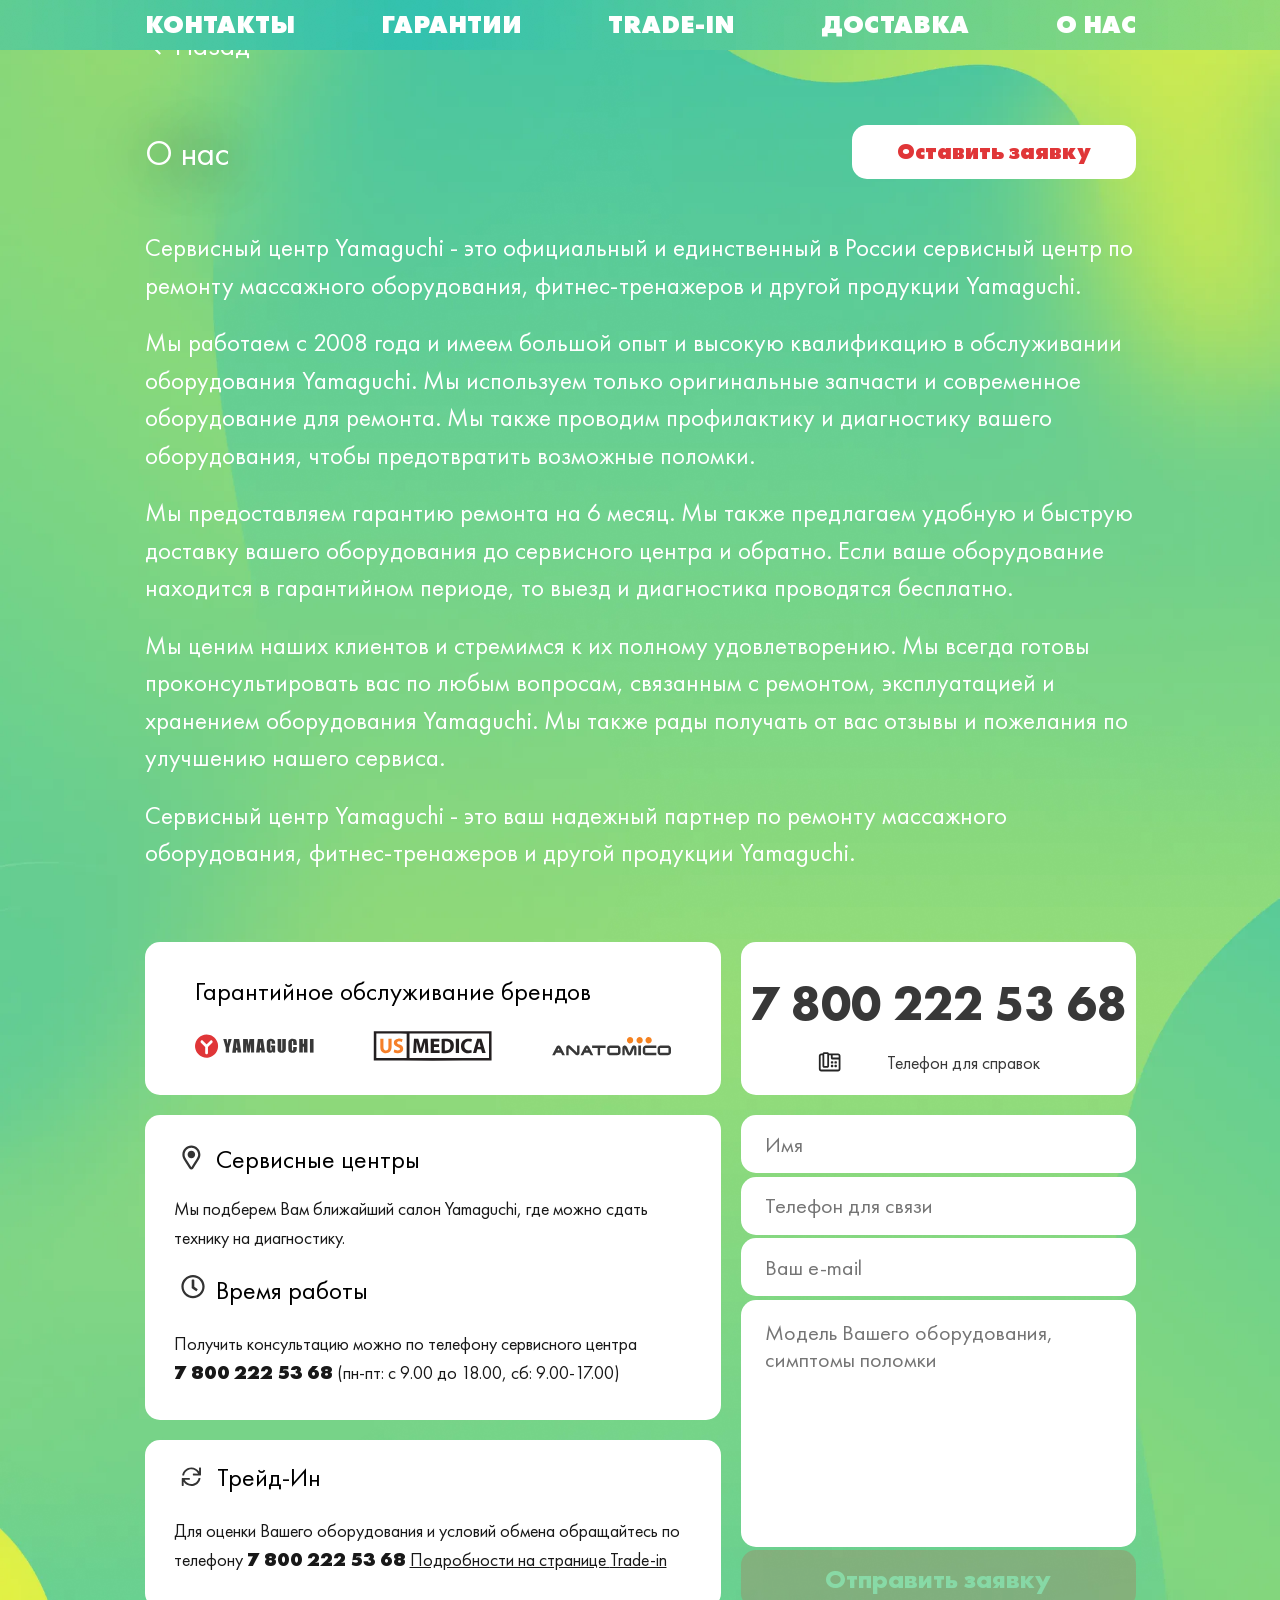
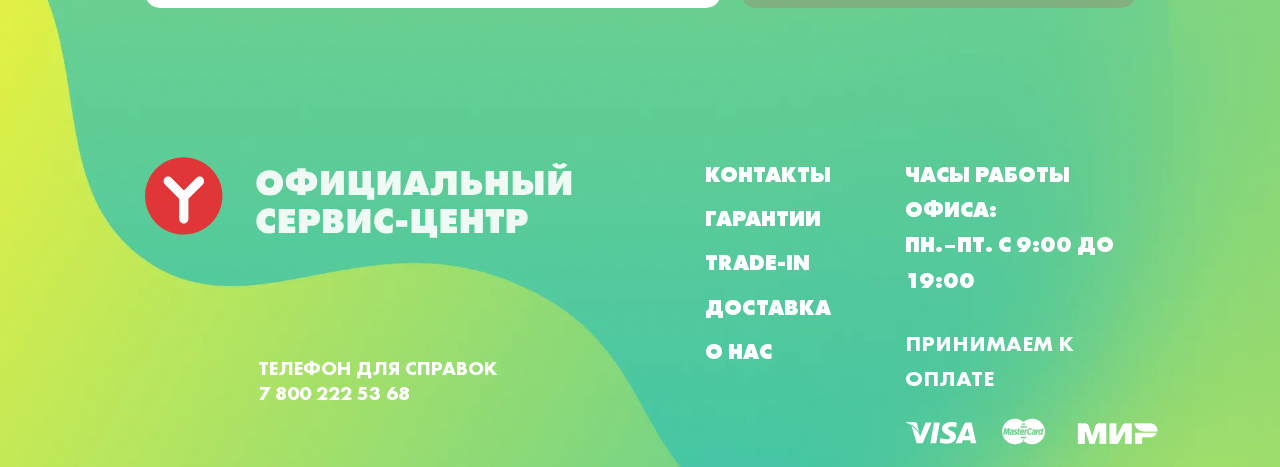
==== commit 8f8dec75: "Service-centre2" ====
--- a/pages/about.html
+++ b/pages/about.html
@@ -22,7 +22,7 @@
         <nav class="header__menu container-box">
             <ul class="header__menu-list">
                 <li class="header__menu-item">
-                   <a class="scrollButton">Контакты</a>
+                   <a href="#contacts">Контакты</a>
                 </li>
                 <li class="header__menu-item">
                     <a href="guarantees.html
@@ -107,17 +107,17 @@
                         </p>
                         <h4 class="contacts__subtitle  contacts__subtitle_hours"> Время работы</h4>
                         <p class="contacts__text">Получить консультацию можно по&nbsp;телефону сервисного центра
-                            <a class="contacts__phone-ancor" href="tel:8-800-600-16-17">8&nbsp;800&nbsp;600&nbsp;16&nbsp;17</a> <span class="contacts__hours-string"> (пн-пт:&nbsp;с&nbsp;9.00&nbsp;до&nbsp;18.00,&nbsp;сб:&nbsp;9.00-17.00)</span>
+                            <a class="contacts__phone-ancor" href="tel: +78002225368">7&nbsp;800&nbsp;222&nbsp;53&nbsp;68</a> <span class="contacts__hours-string"> (пн-пт:&nbsp;с&nbsp;9.00&nbsp;до&nbsp;18.00,&nbsp;сб:&nbsp;9.00-17.00)</span>
                         </p>
                     </div>
 
                     <div class="contacts__trade-in contacts__white-bgc">
                         <h4 class="contacts__subtitle contacts__subtitle_trade-in">Трейд-Ин</h4>
-                        <p class="contacts__text"> Для оценки Вашего оборудования и условий обмена обращайтесь по телефону <a class="contacts__phone-ancor" href="tel:8-800-600-16-17">8&nbsp;800&nbsp;600&nbsp;16&nbsp;17</a><span class="contacts__text_bold">.</span> <a href="/pages/traid-in.html" class="contacts__link" target="_blank">Подробности&nbsp;на&nbsp;странице <span class="contacts__word-wrap">Trade-in</span> </a></p>
+                        <p class="contacts__text"> Для оценки Вашего оборудования и условий обмена обращайтесь по телефону <a class="contacts__phone-ancor" href="tel: +78002225368">7&nbsp;800&nbsp;222&nbsp;53&nbsp;68</a><span class="contacts__text_bold"></span> <a href="/pages/traid-in.html" class="contacts__link" target="_blank">Подробности&nbsp;на&nbsp;странице <span class="contacts__word-wrap">Trade-in</span> </a></p>
                     </div>
 
                     <div class="contacts__phone contacts__gray-bgc">
-                        <a class="contacts__phone-ancor-big" href="tel:8-800-600-16-17">8&nbsp;800&nbsp;600&nbsp;16&nbsp;17</a>
+                        <a class="contacts__phone-ancor-big" href="tel:+78002225368">7&nbsp;800&nbsp;222&nbsp;53&nbsp;68</a>
                         <div class="contacts__phone__block">
                             <p>Телефон для справок</p>
                         </div>
@@ -151,18 +151,17 @@
         </picture>
         <div class="footer__content container-box">
             <div class="footer__logo">
-                <a href="./index.html">
+                <a href="../index.html">
                     <img src="/assets/images/main-page/logo-footer.svg" alt="логотип Yamaguchi Sevice">
                 </a>
             </div>
             <div class="footer__phone">
                     <p >Телефон для справок</p>
-                    <a  href="tel: 8-800-600-03-91"> 8 800 600 03 91</a>
+                    <a  href="tel: +78002225368 "> 7 800 222 53 68</a>
             </div>
             <nav class="footer__menu">
                 <ul  class="footer__menu-list">
-                    <li><a class="footer__text" href="contacts.html
-                        ">Контакты</a></li>
+                    <li><a class="footer__text" href="#contacts">Контакты</a></li>
                     <li><a class="footer__text" href="guarantees.html
                         ">Гарантии</a></li>
                     <li><a class="footer__text" href="traid-in.html"> Trade-in</a></li>
--- a/styles/categories.min.css
+++ b/styles/categories.min.css
@@ -1 +1 @@
-@font-face{font-family:Gothic;font-display:swap;src:url(/fonts/centurygothic.ttf) format("truetype");font-weight:400;font-style:normal}@font-face{font-family:PTSans;font-display:swap;src:url(/fonts/PTSans.eot);src:url(/fonts/PTSans.eot?#iefix) format("embedded-opentype"),url(/fonts/PTSans.woff2) format("woff2"),url(/fonts/PTSans.woff) format("woff"),url(/fonts/PTSans.ttf) format("truetype"),url(/fonts/PTSans.svg#PTSans) format("svg");font-weight:400;font-style:normal}@font-face{font-family:PTSans;font-display:swap;src:url(/fonts/PTSansBold.eot);src:url(/fonts/PTSansBold.eot?#iefix) format("embedded-opentype"),url(/fonts/PTSansBold.woff2) format("woff2"),url(/fonts/PTSansBold.woff) format("woff"),url(/fonts/PTSansBold.ttf) format("truetype"),url(/fonts/PTSansBold.svg#PTSans) format("svg");font-weight:700;font-style:normal}@font-face{font-family:PTSans;font-display:swap;src:url(/fonts/PTSansItalic.ttf) format("truetype");src:url(/fonts/PTSansItalic.woff2) format("woff2"),url(/fonts/PTSansItalic.woff) format("woff");font-weight:400;font-style:italic}@font-face{font-family:PTSansNarrow;font-display:swap;src:url(/fonts/PTSansNarrow.eot);src:url(/fonts/PTSansNarrow.eot?#iefix) format("embedded-opentype"),url(/fonts/PTSansNarrow.woff2) format("woff2"),url(/fonts/PTSansNarrow.woff) format("woff"),url(/fonts/PTSansNarrow.ttf) format("truetype"),url(/fonts/PTSansNarrow.svg#PTSansNarrow) format("svg");font-weight:400;font-style:normal}@font-face{font-family:PTSansNarrow;font-display:swap;src:url(/fonts/PTSansNarrowBold.eot);src:url(/fonts/PTSansNarrowBold.eot?#iefix) format("embedded-opentype"),url(/fonts/PTSansNarrowBold.woff2) format("woff2"),url(/fonts/PTSansNarrowBold.woff) format("woff"),url(/fonts/PTSansNarrowBold.ttf) format("truetype"),url(/fonts/PTSansNarrowBold.svg#PTSansNarrow) format("svg");font-weight:700;font-style:normal}@font-face{font-family:MyriadProLight;src:url(/fonts/MyriadProLight.eot);src:url(/fonts/MyriadProLight.eot?#iefix) format("embedded-opentype"),url(/fonts/MyriadProLight.woff) format("woff"),url(/fonts/MyriadProLight.woff2) format("woff2"),url(/fonts/MyriadProLight.ttf) format("truetype"),url(/fonts/MyriadProLight.svg#MyriadProLight) format("svg");font-weight:700;font-style:normal;font-display:swap}@font-face{font-family:"Myriad Pro";src:url(/fonts/MyriadPro.otf) format("opentype");src:url(/fonts/MyriadPro.woff2) format("woff2"),url(/fonts/MyriadPro.woff) format("woff");font-weight:400;font-style:normal;font-display:swap}@font-face{font-family:MyriadProBold;src:url(/fonts/MyriadProBold.otf) format("opentype");src:url(/fonts/MyriadProBold.woff2) format("woff2"),url(/fonts/MyriadProBold.woff) format("woff");font-weight:700;font-style:normal;font-display:swap}@font-face{font-family:PragmaticaC;src:url(/fonts/PTPragmaticaCyrillic.ttf) format("opentype");src:url(/fonts/PTPragmaticaCyrillic.woff2) format("woff2"),url(/fonts/PTPragmaticaCyrillic.woff) format("woff");font-weight:400;font-style:normal;font-display:swap}@font-face{font-family:PragmaticaC;src:url(/fonts/PTPragmaticaBoldCyrillic.ttf) format("opentype");src:url(/fonts/PTPragmaticaBoldCyrillic.woff2) format("woff2"),url(/fonts/PTPragmaticaBoldCyrillic.woff) format("woff");font-weight:700;font-style:normal;font-display:swap}@font-face{font-family:Circe;font-display:swap;src:url(/fonts/Circe-Thin.eot);src:url(/fonts/Circe-Thin.eot?#iefix) format("embedded-opentype"),url(/fonts/Circe-Thin.woff) format("woff"),url(/fonts/Circe-Thin.woff2) format("woff2"),url(/fonts/Circe-Thin.ttf) format("truetype");font-weight:100;font-style:normal}@font-face{font-family:Circe;font-display:swap;src:url(/fonts/Circe-ExtraLight.eot);src:url(/fonts/Circe-ExtraLight.eot?#iefix) format("embedded-opentype"),url(/fonts/Circe-ExtraLight.woff) format("woff"),url(/fonts/Circe-ExtraLight.woff2) format("woff2"),url(/fonts/Circe-ExtraLight.ttf) format("truetype");font-weight:200;font-style:normal}@font-face{font-family:Circe;font-display:swap;src:url(/fonts/Circe-Light.eot);src:url(/fonts/Circe-Light.eot?#iefix) format("embedded-opentype"),url(/fonts/Circe-Light.woff) format("woff"),url(/fonts/Circe-Light.woff2) format("woff2"),url(/fonts/Circe-Light.ttf) format("truetype");font-weight:300;font-style:normal}@font-face{font-family:Circe;font-display:swap;src:url(/fonts/Circe-Regular.eot);src:url(/fonts/Circe-Regular.eot?#iefix) format("embedded-opentype"),url(/fonts/Circe-Regular.woff) format("woff"),url(/fonts/Circe-Regular.woff2) format("woff2"),url(/fonts/Circe-Regular.ttf) format("truetype");font-weight:400;font-style:normal}@font-face{font-family:Circe;font-display:swap;src:url(/fonts/Circe-Bold.eot);src:url(/fonts/Circe-Bold.eot?#iefix) format("embedded-opentype"),url(/fonts/Circe-Bold.woff) format("woff"),url(/fonts/Circe-Bold.woff2) format("woff2"),url(/fonts/Circe-Bold.ttf) format("truetype");font-weight:700;font-style:normal}@font-face{font-family:Circe;font-display:swap;src:url(/fonts/Circe-ExtraBold.eot);src:url(/fonts/Circe-ExtraBold.eot?#iefix) format("embedded-opentype"),url(/fonts/Circe-ExtraBold.woff) format("woff"),url(/fonts/Circe-ExtraBold.woff2) format("woff2"),url(/fonts/Circe-ExtraBold.ttf) format("truetype");font-weight:900;font-style:normal}@font-face{font-family:BebasNeue;src:url(/fonts/bebasneuethin.woff2) format("woff2");src:local("☺"),url(/fonts/bebasneuethin.woff) format("woff"),url(/fonts/bebasneuethin.ttf) format("truetype");font-weight:200;font-style:normal;font-display:swap}@font-face{font-family:BebasNeue;src:url(/fonts/bebasneuelight.woff2) format("woff2");src:local("☺"),url(/fonts/bebasneuelight.ttf) format("truetype"),url(/fonts/bebasneuelight.woff) format("woff");font-weight:300;font-style:normal;font-display:swap}@font-face{font-family:BebasNeue;src:url(/fonts/bebasneueregular.eot);src:local("☺"),url(/fonts/bebasneueregular.woff2) format("woff2"),url(/fonts/bebasneueregular.woff) format("woff"),url(/fonts/bebasneueregular.ttf) format("truetype"),url(/fonts/bebasneueregular.svg) format("svg");font-weight:400;font-style:normal;font-display:swap}@font-face{font-family:BebasNeue;src:url(/fonts/bebasneuebold.eot);src:local("☺"),url(/fonts/bebasneuebold.woff2) format("woff2"),url(/fonts/bebasneuebold.woff) format("woff"),url(/fonts/bebasneuebold.ttf) format("truetype"),url(/fonts/bebasneuebold.svg) format("svg");font-weight:700;font-style:normal;font-display:swap}@font-face{font-family:Montserrat;font-display:swap;src:local("Montserrat Light"),local("Montserrat-Light"),url(/fonts/Montserrat-Light.woff2) format("woff2"),url(/fonts/Montserrat-Light.woff) format("woff");font-weight:300;font-style:normal}@font-face{font-family:Montserrat;font-display:swap;src:local("Montserrat"),local("Montserrat-Regular"),url(/fonts/Montserrat-Regular.woff2) format("woff2"),url(/fonts/Montserrat-Regular.woff) format("woff");font-weight:400;font-style:normal}@font-face{font-family:Montserrat;font-display:swap;src:local("Montserrat"),local("Montserrat-Regular"),url(/fonts/Montserrat-Medium.woff2) format("woff2"),url(/fonts/Montserrat-Medium.woff) format("woff");font-weight:500;font-style:normal}@font-face{font-family:Montserrat;font-display:swap;src:local("Montserrat Bold"),local("Montserrat-Bold"),url(/fonts/Montserrat-Bold.woff2) format("woff2"),url(/fonts/Montserrat-Bold.woff) format("woff");font-weight:700;font-style:normal}@font-face{font-family:Montserrat;font-display:swap;src:local("Montserrat Black"),local("Montserrat-Black"),url(/fonts/Montserrat-Black.woff2) format("woff2"),url(/fonts/Montserrat-Black.woff) format("woff");font-weight:900;font-style:normal}@font-face{font-family:Morpha;font-display:swap;src:url(/fonts/Morpha-Bold.woff2) format("woff2");src:local("☺"),url(/fonts/Morpha-Bold.woff) format("woff"),url(/fonts/Morpha-Bold.ttf) format("truetype");font-weight:700;font-style:normal}@font-face{font-family:"Neue Machina";font-display:swap;src:local("NeueMachina-Bold"),local("NeueMachina-Bold"),url(/fonts/NeueMachina-Bold.woff2) format("woff2"),url(/fonts/NeueMachina-Bold.woff) format("woff");font-weight:700;font-style:normal}@font-face{font-family:"Neue Machina";font-display:swap;src:local("NeueMachina-Black"),local("NeueMachina-Black"),url(/fonts/NeueMachina-Black.woff2) format("woff2"),url(/fonts/NeueMachina-Bold.woff) format("woff");font-weight:900;font-style:normal}@font-face{font-family:"Cy Grotesk";font-display:swap;src:url(/fonts/cy-grotesk-grand-dark.otf);font-weight:800;font-style:normal;font-display:swap}@font-face{font-family:RainerTestv04;src:url(/fonts/RainerTestv04-Bold.woff2),url(/fonts/RainerTestv04-Bold.woff);font-weight:700;font-style:normal;font-display:swap}@font-face{font-family:Anticva;font-display:swap;src:local("Anticva"),local("Anticva"),url(/fonts/Anticva-Regular.woff2) format("woff2"),url(/fonts/Anticva-Regular.woff) format("woff"),url(/fonts/Anticva-Regular.otf) format("truetype");font-weight:400;font-style:normal}@font-face{font-family:"Halvar Breitschrift";src:local("HalvarBreit-Blk"),local("HalvarBreit-Blk"),url(/fonts/HalvarBreit-Blk.woff2) format("woff2"),url(/fonts/HalvarBreit-Blk.woff) format("woff");font-weight:900;font-style:normal}@font-face{font-family:Damn;font-display:swap;src:local("Damn"),local("Damn"),url(/fonts/Damn.woff2) format("woff2"),url(/fonts/Damn.woff) format("woff"),url(/fonts/Damn.ttf) format("truetype");font-weight:400;font-style:normal}@font-face{font-family:"Monologue DEMO";font-display:swap;src:local("Monologue_DEMO"),local("Monologue_DEMO"),url(/fonts/Monologue_DEMO.woff) format("woff"),url(/fonts/Monologue_DEMO.ttf) format("opentype");font-weight:400;font-style:normal}@font-face{font-family:Nasalization;font-display:swap;src:local("Nasalization"),local("Nasalization"),url(/fonts/Nasalization.woff) format("woff"),url(/fonts/Nasalization.otf) format("opentype");font-weight:400;font-style:normal}@font-face{font-family:PatsySans;font-display:swap;src:local("PatsySans"),local("PatsySans"),url(/fonts/PatsySans.woff) format("woff"),url(/fonts/PatsySans.otf) format("opentype");font-weight:400;font-style:normal}@font-face{font-family:Lighthaus;src:url(/fonts/Lighthaus.eot);src:url(/fonts/Lighthaus.eot?#iefix) format("embedded-opentype"),url(/fonts/Lighthaus.woff2) format("woff2"),url(/fonts/Lighthaus.woff) format("woff"),url(/fonts/Lighthaus.ttf) format("truetype");font-weight:400;font-style:normal;font-display:swap}@font-face{font-family:UltramonoWide-LightItalic;src:url(/fonts/UltramonoWide-LightItalic.woff2) format("woff2"),url(/fonts/UltramonoWide-LightItalic.woff) format("woff");font-weight:300;font-style:italic;font-display:swap}@font-face{font-family:UltramonoWide-Light;src:url(/fonts/UltramonoWide-Light.woff2) format("woff2"),url(/fonts/UltramonoWide-Light.woff) format("woff");font-weight:300;font-style:normal;font-display:swap}@font-face{font-family:"Nikkyou Sans";src:url(/fonts/NikkyouSans.woff2) format("woff2"),url(/fonts/NikkyouSans.woff) format("woff");font-weight:400;font-style:normal;font-display:swap}@font-face{font-family:Corvetta;src:url(/fonts/Corvetta.woff2) format("woff2"),url(/fonts/Corvetta.woff) format("woff"),url(/fonts/Corvetta.ttf) format("truetype");font-weight:400;font-style:normal;font-display:swap}@font-face{font-family:a_LCDNovaObl;src:url(/fonts/a_lcdnovaobl.woff) format("woff"),url(/fonts/a_lcdnovaobl.ttf) format("truetype");font-weight:400;font-style:normal;font-display:swap}@font-face{font-family:Felidae;src:url(/fonts/Felidae.ttf) format("truetype");font-weight:400;font-style:normal;font-display:swap}@font-face{font-family:"Muller Next Expanded Trial";src:url(/fonts/MullerNextExtraCondTrial-Thin.otf);font-weight:200;font-style:normal;font-display:swap}@font-face{font-family:"Muller Next Expanded Trial";src:url(/fonts/MullerNextExpandedTrial-Regular.otf);font-weight:400;font-style:normal;font-display:swap}@font-face{font-family:"Muller Next Expanded Trial";src:url(/fonts/MullerNextExpandedTrial-ExtraBold.otf);font-weight:750;font-style:normal;font-display:swap}@font-face{font-family:"Muller Next Expanded Trial";src:url(/fonts/MullerNextExpandedTrial-Heavy.otf);font-weight:800;font-style:normal;font-display:swap}@font-face{font-family:"Muller Next Expanded Trial";src:url(/fonts/MullerNextExpandedTrialThinItalic.otf);font-weight:100;font-style:italic;font-display:swap}@font-face{font-family:"Muller Next ExtraCond Trial";src:url(/fonts/MullerNextExtraCondTrial-ExtraBold.otf);font-weight:750;font-style:normal;font-display:swap}@font-face{font-family:"Muller Next ExtraCond Trial";src:url(/fonts/MullerNextExtraCondTrial-Regular.otf);font-weight:400;font-style:normal;font-display:swap}@font-face{font-family:"Muller Next ExtraCond Trial";src:url(/fonts/MullerNextExtraCondTrialThin.otf);font-weight:100;font-style:normal;font-display:swap}@font-face{font-family:"Muller Next Trial";src:url(/fonts/MullerNextTrial-Regular.otf);font-weight:400;font-style:normal;font-display:swap}@font-face{font-family:"Muller Next Trial";src:url(/fonts/MullerNextTrial-ExtraBold.otf);font-weight:750;font-style:normal;font-display:swap}@font-face{font-family:"Muller Next Wide Trial";src:url(/fonts/MullerNextTrial-ThinItalic.woff2);font-weight:100;font-style:italic}@font-face{font-family:Cakra;src:url(/fonts/Cakra-Normal.otf) format("opentype");src:url(/fonts/Cakra-Normal.woff2) format("woff2"),url(/fonts/Cakra-Normal.woff) format("woff");font-weight:400;font-style:normal;font-display:swap}@font-face{font-family:Noteworthy;src:url(/fonts/NoteworthyLight.ttf) format("truetype");font-weight:300;font-style:normal;font-display:swap}@font-face{font-family:Technology;src:url(/fonts/Technology.ttf) format("truetype");font-weight:400;font-style:normal;font-display:swap}@font-face{font-family:Technology;src:url(/fonts/Technology-Bold.ttf) format("truetype");font-weight:600;font-style:normal;font-display:swap}@font-face{font-family:Unbounded;src:url(/fonts/Unbounded-Bold.ttf) format("truetype");font-weight:700;font-style:normal;font-display:swap}@font-face{font-family:Unbounded;src:url(/fonts/Unbounded-Black.ttf) format("truetype");font-weight:900;font-style:normal;font-display:swap}@font-face{font-family:Inter;src:url(/fonts/Inter-Medium.ttf) format("truetype");font-weight:500;font-style:normal;font-display:swap}@font-face{font-family:Inter;src:url(/fonts/Inter-SemiBold.ttf) format("truetype");font-weight:600;font-style:normal;font-display:swap}@font-face{font-family:"Montserrat Alternates";src:url(/fonts/MontserratAlternates-Light.ttf) format("truetype");font-weight:300;font-style:normal;font-display:swap}@font-face{font-family:"Snell Roundhand";src:url(/fonts/snell-roundhand-900.otf) format("opentype");font-weight:900;font-style:italic;font-display:swap}@font-face{font-family:"Snell Roundhand";src:url(/fonts/snell-roundhand-700.otf) format("opentype");font-weight:700;font-style:italic;font-display:swap}@font-face{font-family:Lighthaus;src:url(/fonts/Lighthaus-400.otf) format("opentype");font-weight:400;font-style:normal;font-display:swap}.main-wrapper{position:relative;max-width:1920px;margin:0 auto}.container-box{max-width:1230px;margin:0 auto;box-sizing:border-box}@media all and (max-width:1359px){.container-box{max-width:1023px;padding-left:16px;padding-right:16px}}@media all and (max-width:1023px){.container-box{width:708px;padding:0}}@media all and (max-width:767px){.container-box{width:100%;padding-left:10px;padding-right:10px}}.main-width{width:1710px;margin:0 auto;box-sizing:border-box}@media all and (max-width:1699px){.main-width{width:1240px;padding-left:16px;padding-right:16px}}@media all and (max-width:1699px)and (max-width:1359px){.main-width{width:1023px;padding-left:16px;padding-right:16px}}@media all and (max-width:1699px)and (max-width:1359px)and (max-width:1023px){.main-width{width:708px;padding-left:0;padding-right:0}}@media all and (max-width:1699px)and (max-width:1359px)and (max-width:1023px)and (max-width:767px){.main-width{width:100%;padding-left:16px;padding-right:16px}}html{font-size:100%}body{margin:0;min-width:320px;font-size:14px;font-family:"Futura PT";font-weight:400;color:#fff;box-sizing:border-box}body h1,body h2,body h3,body h4,body h5,body h6,body p{margin:0}body a{text-decoration:none;color:#fff;outline:0}body a:active{outline:0}body ::-moz-focus-inner,body ::-moz-focus-outer{border:0;padding:0}a:hover{cursor:pointer}ul{margin:0;padding:0;list-style:outside none}button{outline:0;border:0;background:unset}button:active{outline:0}iframe{border:0}area{outline:0}input{outline:0}input::-moz-focus-inner{border:0}textarea{outline:0}select{border:0;outline:0}table{border-collapse:collapse}input,select,textarea{font-size:14px;font-family:ubuntu,sans-serif;font-weight:400}.ekko-lightbox .modal-dialog .modal-content .ekko-lightbox-container input{background:0 0!important}.ekko-lightbox .modal-dialog .modal-content .ekko-lightbox-container input:focus{background:0 0!important}@font-face{font-family:"Futura PT";src:url(/assets/fonts/FuturaCyrillicBook.woff2) format("woff2"),url(/assets/fonts/FuturaCyrillicBook.ttf) format("truetype");font-style:normal;font-weight:400;font-display:swap}@font-face{font-family:"Futura PT";src:url(/assets/fonts/FuturaCyrillicBold.woff2) format("woff2"),url(/assets/fonts/FuturaCyrillicBold.ttf) format("truetype");font-style:normal;font-weight:600;font-display:swap}@font-face{font-family:"Futura PT";src:url(/assets/fonts/FuturaCyrillicExtraBold.woff2) format("woff2"),url(/assets/fonts/FuturaCyrillicExtraBold.ttf) format("truetype");font-style:normal;font-weight:800;font-display:swap}@font-face{font-family:Gothic;font-display:swap;src:url(/fonts/centurygothic.ttf) format("truetype");font-weight:400;font-style:normal}@font-face{font-family:PTSans;font-display:swap;src:url(/fonts/PTSans.eot);src:url(/fonts/PTSans.eot?#iefix) format("embedded-opentype"),url(/fonts/PTSans.woff2) format("woff2"),url(/fonts/PTSans.woff) format("woff"),url(/fonts/PTSans.ttf) format("truetype"),url(/fonts/PTSans.svg#PTSans) format("svg");font-weight:400;font-style:normal}@font-face{font-family:PTSans;font-display:swap;src:url(/fonts/PTSansBold.eot);src:url(/fonts/PTSansBold.eot?#iefix) format("embedded-opentype"),url(/fonts/PTSansBold.woff2) format("woff2"),url(/fonts/PTSansBold.woff) format("woff"),url(/fonts/PTSansBold.ttf) format("truetype"),url(/fonts/PTSansBold.svg#PTSans) format("svg");font-weight:700;font-style:normal}@font-face{font-family:PTSans;font-display:swap;src:url(/fonts/PTSansItalic.ttf) format("truetype");src:url(/fonts/PTSansItalic.woff2) format("woff2"),url(/fonts/PTSansItalic.woff) format("woff");font-weight:400;font-style:italic}@font-face{font-family:PTSansNarrow;font-display:swap;src:url(/fonts/PTSansNarrow.eot);src:url(/fonts/PTSansNarrow.eot?#iefix) format("embedded-opentype"),url(/fonts/PTSansNarrow.woff2) format("woff2"),url(/fonts/PTSansNarrow.woff) format("woff"),url(/fonts/PTSansNarrow.ttf) format("truetype"),url(/fonts/PTSansNarrow.svg#PTSansNarrow) format("svg");font-weight:400;font-style:normal}@font-face{font-family:PTSansNarrow;font-display:swap;src:url(/fonts/PTSansNarrowBold.eot);src:url(/fonts/PTSansNarrowBold.eot?#iefix) format("embedded-opentype"),url(/fonts/PTSansNarrowBold.woff2) format("woff2"),url(/fonts/PTSansNarrowBold.woff) format("woff"),url(/fonts/PTSansNarrowBold.ttf) format("truetype"),url(/fonts/PTSansNarrowBold.svg#PTSansNarrow) format("svg");font-weight:700;font-style:normal}@font-face{font-family:MyriadProLight;src:url(/fonts/MyriadProLight.eot);src:url(/fonts/MyriadProLight.eot?#iefix) format("embedded-opentype"),url(/fonts/MyriadProLight.woff) format("woff"),url(/fonts/MyriadProLight.woff2) format("woff2"),url(/fonts/MyriadProLight.ttf) format("truetype"),url(/fonts/MyriadProLight.svg#MyriadProLight) format("svg");font-weight:700;font-style:normal;font-display:swap}@font-face{font-family:"Myriad Pro";src:url(/fonts/MyriadPro.otf) format("opentype");src:url(/fonts/MyriadPro.woff2) format("woff2"),url(/fonts/MyriadPro.woff) format("woff");font-weight:400;font-style:normal;font-display:swap}@font-face{font-family:MyriadProBold;src:url(/fonts/MyriadProBold.otf) format("opentype");src:url(/fonts/MyriadProBold.woff2) format("woff2"),url(/fonts/MyriadProBold.woff) format("woff");font-weight:700;font-style:normal;font-display:swap}@font-face{font-family:PragmaticaC;src:url(/fonts/PTPragmaticaCyrillic.ttf) format("opentype");src:url(/fonts/PTPragmaticaCyrillic.woff2) format("woff2"),url(/fonts/PTPragmaticaCyrillic.woff) format("woff");font-weight:400;font-style:normal;font-display:swap}@font-face{font-family:PragmaticaC;src:url(/fonts/PTPragmaticaBoldCyrillic.ttf) format("opentype");src:url(/fonts/PTPragmaticaBoldCyrillic.woff2) format("woff2"),url(/fonts/PTPragmaticaBoldCyrillic.woff) format("woff");font-weight:700;font-style:normal;font-display:swap}@font-face{font-family:Circe;font-display:swap;src:url(/fonts/Circe-Thin.eot);src:url(/fonts/Circe-Thin.eot?#iefix) format("embedded-opentype"),url(/fonts/Circe-Thin.woff) format("woff"),url(/fonts/Circe-Thin.woff2) format("woff2"),url(/fonts/Circe-Thin.ttf) format("truetype");font-weight:100;font-style:normal}@font-face{font-family:Circe;font-display:swap;src:url(/fonts/Circe-ExtraLight.eot);src:url(/fonts/Circe-ExtraLight.eot?#iefix) format("embedded-opentype"),url(/fonts/Circe-ExtraLight.woff) format("woff"),url(/fonts/Circe-ExtraLight.woff2) format("woff2"),url(/fonts/Circe-ExtraLight.ttf) format("truetype");font-weight:200;font-style:normal}@font-face{font-family:Circe;font-display:swap;src:url(/fonts/Circe-Light.eot);src:url(/fonts/Circe-Light.eot?#iefix) format("embedded-opentype"),url(/fonts/Circe-Light.woff) format("woff"),url(/fonts/Circe-Light.woff2) format("woff2"),url(/fonts/Circe-Light.ttf) format("truetype");font-weight:300;font-style:normal}@font-face{font-family:Circe;font-display:swap;src:url(/fonts/Circe-Regular.eot);src:url(/fonts/Circe-Regular.eot?#iefix) format("embedded-opentype"),url(/fonts/Circe-Regular.woff) format("woff"),url(/fonts/Circe-Regular.woff2) format("woff2"),url(/fonts/Circe-Regular.ttf) format("truetype");font-weight:400;font-style:normal}@font-face{font-family:Circe;font-display:swap;src:url(/fonts/Circe-Bold.eot);src:url(/fonts/Circe-Bold.eot?#iefix) format("embedded-opentype"),url(/fonts/Circe-Bold.woff) format("woff"),url(/fonts/Circe-Bold.woff2) format("woff2"),url(/fonts/Circe-Bold.ttf) format("truetype");font-weight:700;font-style:normal}@font-face{font-family:Circe;font-display:swap;src:url(/fonts/Circe-ExtraBold.eot);src:url(/fonts/Circe-ExtraBold.eot?#iefix) format("embedded-opentype"),url(/fonts/Circe-ExtraBold.woff) format("woff"),url(/fonts/Circe-ExtraBold.woff2) format("woff2"),url(/fonts/Circe-ExtraBold.ttf) format("truetype");font-weight:900;font-style:normal}@font-face{font-family:BebasNeue;src:url(/fonts/bebasneuethin.woff2) format("woff2");src:local("☺"),url(/fonts/bebasneuethin.woff) format("woff"),url(/fonts/bebasneuethin.ttf) format("truetype");font-weight:200;font-style:normal;font-display:swap}@font-face{font-family:BebasNeue;src:url(/fonts/bebasneuelight.woff2) format("woff2");src:local("☺"),url(/fonts/bebasneuelight.ttf) format("truetype"),url(/fonts/bebasneuelight.woff) format("woff");font-weight:300;font-style:normal;font-display:swap}@font-face{font-family:BebasNeue;src:url(/fonts/bebasneueregular.eot);src:local("☺"),url(/fonts/bebasneueregular.woff2) format("woff2"),url(/fonts/bebasneueregular.woff) format("woff"),url(/fonts/bebasneueregular.ttf) format("truetype"),url(/fonts/bebasneueregular.svg) format("svg");font-weight:400;font-style:normal;font-display:swap}@font-face{font-family:BebasNeue;src:url(/fonts/bebasneuebold.eot);src:local("☺"),url(/fonts/bebasneuebold.woff2) format("woff2"),url(/fonts/bebasneuebold.woff) format("woff"),url(/fonts/bebasneuebold.ttf) format("truetype"),url(/fonts/bebasneuebold.svg) format("svg");font-weight:700;font-style:normal;font-display:swap}@font-face{font-family:Montserrat;font-display:swap;src:local("Montserrat Light"),local("Montserrat-Light"),url(/fonts/Montserrat-Light.woff2) format("woff2"),url(/fonts/Montserrat-Light.woff) format("woff");font-weight:300;font-style:normal}@font-face{font-family:Montserrat;font-display:swap;src:local("Montserrat"),local("Montserrat-Regular"),url(/fonts/Montserrat-Regular.woff2) format("woff2"),url(/fonts/Montserrat-Regular.woff) format("woff");font-weight:400;font-style:normal}@font-face{font-family:Montserrat;font-display:swap;src:local("Montserrat"),local("Montserrat-Regular"),url(/fonts/Montserrat-Medium.woff2) format("woff2"),url(/fonts/Montserrat-Medium.woff) format("woff");font-weight:500;font-style:normal}@font-face{font-family:Montserrat;font-display:swap;src:local("Montserrat Bold"),local("Montserrat-Bold"),url(/fonts/Montserrat-Bold.woff2) format("woff2"),url(/fonts/Montserrat-Bold.woff) format("woff");font-weight:700;font-style:normal}@font-face{font-family:Montserrat;font-display:swap;src:local("Montserrat Black"),local("Montserrat-Black"),url(/fonts/Montserrat-Black.woff2) format("woff2"),url(/fonts/Montserrat-Black.woff) format("woff");font-weight:900;font-style:normal}@font-face{font-family:Morpha;font-display:swap;src:url(/fonts/Morpha-Bold.woff2) format("woff2");src:local("☺"),url(/fonts/Morpha-Bold.woff) format("woff"),url(/fonts/Morpha-Bold.ttf) format("truetype");font-weight:700;font-style:normal}@font-face{font-family:"Neue Machina";font-display:swap;src:local("NeueMachina-Bold"),local("NeueMachina-Bold"),url(/fonts/NeueMachina-Bold.woff2) format("woff2"),url(/fonts/NeueMachina-Bold.woff) format("woff");font-weight:700;font-style:normal}@font-face{font-family:"Neue Machina";font-display:swap;src:local("NeueMachina-Black"),local("NeueMachina-Black"),url(/fonts/NeueMachina-Black.woff2) format("woff2"),url(/fonts/NeueMachina-Bold.woff) format("woff");font-weight:900;font-style:normal}@font-face{font-family:"Cy Grotesk";font-display:swap;src:url(/fonts/cy-grotesk-grand-dark.otf);font-weight:800;font-style:normal;font-display:swap}@font-face{font-family:RainerTestv04;src:url(/fonts/RainerTestv04-Bold.woff2),url(/fonts/RainerTestv04-Bold.woff);font-weight:700;font-style:normal;font-display:swap}@font-face{font-family:Anticva;font-display:swap;src:local("Anticva"),local("Anticva"),url(/fonts/Anticva-Regular.woff2) format("woff2"),url(/fonts/Anticva-Regular.woff) format("woff"),url(/fonts/Anticva-Regular.otf) format("truetype");font-weight:400;font-style:normal}@font-face{font-family:"Halvar Breitschrift";src:local("HalvarBreit-Blk"),local("HalvarBreit-Blk"),url(/fonts/HalvarBreit-Blk.woff2) format("woff2"),url(/fonts/HalvarBreit-Blk.woff) format("woff");font-weight:900;font-style:normal}@font-face{font-family:Damn;font-display:swap;src:local("Damn"),local("Damn"),url(/fonts/Damn.woff2) format("woff2"),url(/fonts/Damn.woff) format("woff"),url(/fonts/Damn.ttf) format("truetype");font-weight:400;font-style:normal}@font-face{font-family:"Monologue DEMO";font-display:swap;src:local("Monologue_DEMO"),local("Monologue_DEMO"),url(/fonts/Monologue_DEMO.woff) format("woff"),url(/fonts/Monologue_DEMO.ttf) format("opentype");font-weight:400;font-style:normal}@font-face{font-family:Nasalization;font-display:swap;src:local("Nasalization"),local("Nasalization"),url(/fonts/Nasalization.woff) format("woff"),url(/fonts/Nasalization.otf) format("opentype");font-weight:400;font-style:normal}@font-face{font-family:PatsySans;font-display:swap;src:local("PatsySans"),local("PatsySans"),url(/fonts/PatsySans.woff) format("woff"),url(/fonts/PatsySans.otf) format("opentype");font-weight:400;font-style:normal}@font-face{font-family:Lighthaus;src:url(/fonts/Lighthaus.eot);src:url(/fonts/Lighthaus.eot?#iefix) format("embedded-opentype"),url(/fonts/Lighthaus.woff2) format("woff2"),url(/fonts/Lighthaus.woff) format("woff"),url(/fonts/Lighthaus.ttf) format("truetype");font-weight:400;font-style:normal;font-display:swap}@font-face{font-family:UltramonoWide-LightItalic;src:url(/fonts/UltramonoWide-LightItalic.woff2) format("woff2"),url(/fonts/UltramonoWide-LightItalic.woff) format("woff");font-weight:300;font-style:italic;font-display:swap}@font-face{font-family:UltramonoWide-Light;src:url(/fonts/UltramonoWide-Light.woff2) format("woff2"),url(/fonts/UltramonoWide-Light.woff) format("woff");font-weight:300;font-style:normal;font-display:swap}@font-face{font-family:"Nikkyou Sans";src:url(/fonts/NikkyouSans.woff2) format("woff2"),url(/fonts/NikkyouSans.woff) format("woff");font-weight:400;font-style:normal;font-display:swap}@font-face{font-family:Corvetta;src:url(/fonts/Corvetta.woff2) format("woff2"),url(/fonts/Corvetta.woff) format("woff"),url(/fonts/Corvetta.ttf) format("truetype");font-weight:400;font-style:normal;font-display:swap}@font-face{font-family:a_LCDNovaObl;src:url(/fonts/a_lcdnovaobl.woff) format("woff"),url(/fonts/a_lcdnovaobl.ttf) format("truetype");font-weight:400;font-style:normal;font-display:swap}@font-face{font-family:Felidae;src:url(/fonts/Felidae.ttf) format("truetype");font-weight:400;font-style:normal;font-display:swap}@font-face{font-family:"Muller Next Expanded Trial";src:url(/fonts/MullerNextExtraCondTrial-Thin.otf);font-weight:200;font-style:normal;font-display:swap}@font-face{font-family:"Muller Next Expanded Trial";src:url(/fonts/MullerNextExpandedTrial-Regular.otf);font-weight:400;font-style:normal;font-display:swap}@font-face{font-family:"Muller Next Expanded Trial";src:url(/fonts/MullerNextExpandedTrial-ExtraBold.otf);font-weight:750;font-style:normal;font-display:swap}@font-face{font-family:"Muller Next Expanded Trial";src:url(/fonts/MullerNextExpandedTrial-Heavy.otf);font-weight:800;font-style:normal;font-display:swap}@font-face{font-family:"Muller Next Expanded Trial";src:url(/fonts/MullerNextExpandedTrialThinItalic.otf);font-weight:100;font-style:italic;font-display:swap}@font-face{font-family:"Muller Next ExtraCond Trial";src:url(/fonts/MullerNextExtraCondTrial-ExtraBold.otf);font-weight:750;font-style:normal;font-display:swap}@font-face{font-family:"Muller Next ExtraCond Trial";src:url(/fonts/MullerNextExtraCondTrial-Regular.otf);font-weight:400;font-style:normal;font-display:swap}@font-face{font-family:"Muller Next ExtraCond Trial";src:url(/fonts/MullerNextExtraCondTrialThin.otf);font-weight:100;font-style:normal;font-display:swap}@font-face{font-family:"Muller Next Trial";src:url(/fonts/MullerNextTrial-Regular.otf);font-weight:400;font-style:normal;font-display:swap}@font-face{font-family:"Muller Next Trial";src:url(/fonts/MullerNextTrial-ExtraBold.otf);font-weight:750;font-style:normal;font-display:swap}@font-face{font-family:"Muller Next Wide Trial";src:url(/fonts/MullerNextTrial-ThinItalic.woff2);font-weight:100;font-style:italic}@font-face{font-family:Cakra;src:url(/fonts/Cakra-Normal.otf) format("opentype");src:url(/fonts/Cakra-Normal.woff2) format("woff2"),url(/fonts/Cakra-Normal.woff) format("woff");font-weight:400;font-style:normal;font-display:swap}@font-face{font-family:Noteworthy;src:url(/fonts/NoteworthyLight.ttf) format("truetype");font-weight:300;font-style:normal;font-display:swap}@font-face{font-family:Technology;src:url(/fonts/Technology.ttf) format("truetype");font-weight:400;font-style:normal;font-display:swap}@font-face{font-family:Technology;src:url(/fonts/Technology-Bold.ttf) format("truetype");font-weight:600;font-style:normal;font-display:swap}@font-face{font-family:Unbounded;src:url(/fonts/Unbounded-Bold.ttf) format("truetype");font-weight:700;font-style:normal;font-display:swap}@font-face{font-family:Unbounded;src:url(/fonts/Unbounded-Black.ttf) format("truetype");font-weight:900;font-style:normal;font-display:swap}@font-face{font-family:Inter;src:url(/fonts/Inter-Medium.ttf) format("truetype");font-weight:500;font-style:normal;font-display:swap}@font-face{font-family:Inter;src:url(/fonts/Inter-SemiBold.ttf) format("truetype");font-weight:600;font-style:normal;font-display:swap}@font-face{font-family:"Montserrat Alternates";src:url(/fonts/MontserratAlternates-Light.ttf) format("truetype");font-weight:300;font-style:normal;font-display:swap}@font-face{font-family:"Snell Roundhand";src:url(/fonts/snell-roundhand-900.otf) format("opentype");font-weight:900;font-style:italic;font-display:swap}@font-face{font-family:"Snell Roundhand";src:url(/fonts/snell-roundhand-700.otf) format("opentype");font-weight:700;font-style:italic;font-display:swap}@font-face{font-family:Lighthaus;src:url(/fonts/Lighthaus-400.otf) format("opentype");font-weight:400;font-style:normal;font-display:swap}.main-wrapper{position:relative;max-width:1920px;margin:0 auto}.container-box{max-width:1230px;margin:0 auto;box-sizing:border-box}@media all and (max-width:1359px){.container-box{max-width:1023px;padding-left:16px;padding-right:16px}}@media all and (max-width:1023px){.container-box{width:708px;padding:0}}@media all and (max-width:767px){.container-box{width:100%;padding-left:10px;padding-right:10px}}.main-width{width:1710px;margin:0 auto;box-sizing:border-box}@media all and (max-width:1699px){.main-width{width:1240px;padding-left:16px;padding-right:16px}}@media all and (max-width:1699px)and (max-width:1359px){.main-width{width:1023px;padding-left:16px;padding-right:16px}}@media all and (max-width:1699px)and (max-width:1359px)and (max-width:1023px){.main-width{width:708px;padding-left:0;padding-right:0}}@media all and (max-width:1699px)and (max-width:1359px)and (max-width:1023px)and (max-width:767px){.main-width{width:100%;padding-left:16px;padding-right:16px}}html{font-size:100%}body{margin:0;min-width:320px;font-size:14px;font-family:"Futura PT";font-weight:400;color:#fff;box-sizing:border-box}body h1,body h2,body h3,body h4,body h5,body h6,body p{margin:0}body a{text-decoration:none;color:#fff;outline:0}body a:active{outline:0}body ::-moz-focus-inner,body ::-moz-focus-outer{border:0;padding:0}a:hover{cursor:pointer}ul{margin:0;padding:0;list-style:outside none}button{outline:0;border:0;background:unset}button:active{outline:0}iframe{border:0}area{outline:0}input{outline:0}input::-moz-focus-inner{border:0}textarea{outline:0}select{border:0;outline:0}table{border-collapse:collapse}input,select,textarea{font-size:14px;font-family:ubuntu,sans-serif;font-weight:400}.ekko-lightbox .modal-dialog .modal-content .ekko-lightbox-container input{background:0 0!important}.ekko-lightbox .modal-dialog .modal-content .ekko-lightbox-container input:focus{background:0 0!important}@font-face{font-family:"Futura PT";src:url(/assets/fonts/FuturaCyrillicBook.woff2) format("woff2"),url(/assets/fonts/FuturaCyrillicBook.ttf) format("truetype");font-style:normal;font-weight:400;font-display:swap}@font-face{font-family:"Futura PT";src:url(/assets/fonts/FuturaCyrillicBold.woff2) format("woff2"),url(/assets/fonts/FuturaCyrillicBold.ttf) format("truetype");font-style:normal;font-weight:600;font-display:swap}@font-face{font-family:"Futura PT";src:url(/assets/fonts/FuturaCyrillicExtraBold.woff2) format("woff2"),url(/assets/fonts/FuturaCyrillicExtraBold.ttf) format("truetype");font-style:normal;font-weight:800;font-display:swap}.header{background-color:#181818;position:sticky;top:0;z-index:10;transition:all .4S;height:50px;background:url(/assets/images/main-page/bg-img-header_result.webp) no-repeat center;background-size:cover}@media all and (max-width:1023px){.header{display:none}}.header__menu{height:100%}.header__menu-list{display:flex;justify-content:space-between;height:100%}.header__menu-item{position:relative;display:flex;align-items:center}.header__menu-item a{font-family:"Futura PT";font-weight:900;font-size:clamp(12px,2vw,28px);line-height:111%;text-transform:uppercase;color:#fff;vertical-align:middle}.header__menu-item a::before{content:"";display:block;width:calc(100% + 65px);height:100%;position:absolute;left:50%;top:50%;transform:translate(-50%,-50%);background-color:rgba(255,255,255,.1);opacity:0;z-index:-1;transition:all .2S}.header__menu-item a:hover::before{opacity:1}.header__hide_js{visibility:visible;top:-100px;z-index:10;opacity:0}@font-face{font-family:Gothic;font-display:swap;src:url(/fonts/centurygothic.ttf) format("truetype");font-weight:400;font-style:normal}@font-face{font-family:PTSans;font-display:swap;src:url(/fonts/PTSans.eot);src:url(/fonts/PTSans.eot?#iefix) format("embedded-opentype"),url(/fonts/PTSans.woff2) format("woff2"),url(/fonts/PTSans.woff) format("woff"),url(/fonts/PTSans.ttf) format("truetype"),url(/fonts/PTSans.svg#PTSans) format("svg");font-weight:400;font-style:normal}@font-face{font-family:PTSans;font-display:swap;src:url(/fonts/PTSansBold.eot);src:url(/fonts/PTSansBold.eot?#iefix) format("embedded-opentype"),url(/fonts/PTSansBold.woff2) format("woff2"),url(/fonts/PTSansBold.woff) format("woff"),url(/fonts/PTSansBold.ttf) format("truetype"),url(/fonts/PTSansBold.svg#PTSans) format("svg");font-weight:700;font-style:normal}@font-face{font-family:PTSans;font-display:swap;src:url(/fonts/PTSansItalic.ttf) format("truetype");src:url(/fonts/PTSansItalic.woff2) format("woff2"),url(/fonts/PTSansItalic.woff) format("woff");font-weight:400;font-style:italic}@font-face{font-family:PTSansNarrow;font-display:swap;src:url(/fonts/PTSansNarrow.eot);src:url(/fonts/PTSansNarrow.eot?#iefix) format("embedded-opentype"),url(/fonts/PTSansNarrow.woff2) format("woff2"),url(/fonts/PTSansNarrow.woff) format("woff"),url(/fonts/PTSansNarrow.ttf) format("truetype"),url(/fonts/PTSansNarrow.svg#PTSansNarrow) format("svg");font-weight:400;font-style:normal}@font-face{font-family:PTSansNarrow;font-display:swap;src:url(/fonts/PTSansNarrowBold.eot);src:url(/fonts/PTSansNarrowBold.eot?#iefix) format("embedded-opentype"),url(/fonts/PTSansNarrowBold.woff2) format("woff2"),url(/fonts/PTSansNarrowBold.woff) format("woff"),url(/fonts/PTSansNarrowBold.ttf) format("truetype"),url(/fonts/PTSansNarrowBold.svg#PTSansNarrow) format("svg");font-weight:700;font-style:normal}@font-face{font-family:MyriadProLight;src:url(/fonts/MyriadProLight.eot);src:url(/fonts/MyriadProLight.eot?#iefix) format("embedded-opentype"),url(/fonts/MyriadProLight.woff) format("woff"),url(/fonts/MyriadProLight.woff2) format("woff2"),url(/fonts/MyriadProLight.ttf) format("truetype"),url(/fonts/MyriadProLight.svg#MyriadProLight) format("svg");font-weight:700;font-style:normal;font-display:swap}@font-face{font-family:"Myriad Pro";src:url(/fonts/MyriadPro.otf) format("opentype");src:url(/fonts/MyriadPro.woff2) format("woff2"),url(/fonts/MyriadPro.woff) format("woff");font-weight:400;font-style:normal;font-display:swap}@font-face{font-family:MyriadProBold;src:url(/fonts/MyriadProBold.otf) format("opentype");src:url(/fonts/MyriadProBold.woff2) format("woff2"),url(/fonts/MyriadProBold.woff) format("woff");font-weight:700;font-style:normal;font-display:swap}@font-face{font-family:PragmaticaC;src:url(/fonts/PTPragmaticaCyrillic.ttf) format("opentype");src:url(/fonts/PTPragmaticaCyrillic.woff2) format("woff2"),url(/fonts/PTPragmaticaCyrillic.woff) format("woff");font-weight:400;font-style:normal;font-display:swap}@font-face{font-family:PragmaticaC;src:url(/fonts/PTPragmaticaBoldCyrillic.ttf) format("opentype");src:url(/fonts/PTPragmaticaBoldCyrillic.woff2) format("woff2"),url(/fonts/PTPragmaticaBoldCyrillic.woff) format("woff");font-weight:700;font-style:normal;font-display:swap}@font-face{font-family:Circe;font-display:swap;src:url(/fonts/Circe-Thin.eot);src:url(/fonts/Circe-Thin.eot?#iefix) format("embedded-opentype"),url(/fonts/Circe-Thin.woff) format("woff"),url(/fonts/Circe-Thin.woff2) format("woff2"),url(/fonts/Circe-Thin.ttf) format("truetype");font-weight:100;font-style:normal}@font-face{font-family:Circe;font-display:swap;src:url(/fonts/Circe-ExtraLight.eot);src:url(/fonts/Circe-ExtraLight.eot?#iefix) format("embedded-opentype"),url(/fonts/Circe-ExtraLight.woff) format("woff"),url(/fonts/Circe-ExtraLight.woff2) format("woff2"),url(/fonts/Circe-ExtraLight.ttf) format("truetype");font-weight:200;font-style:normal}@font-face{font-family:Circe;font-display:swap;src:url(/fonts/Circe-Light.eot);src:url(/fonts/Circe-Light.eot?#iefix) format("embedded-opentype"),url(/fonts/Circe-Light.woff) format("woff"),url(/fonts/Circe-Light.woff2) format("woff2"),url(/fonts/Circe-Light.ttf) format("truetype");font-weight:300;font-style:normal}@font-face{font-family:Circe;font-display:swap;src:url(/fonts/Circe-Regular.eot);src:url(/fonts/Circe-Regular.eot?#iefix) format("embedded-opentype"),url(/fonts/Circe-Regular.woff) format("woff"),url(/fonts/Circe-Regular.woff2) format("woff2"),url(/fonts/Circe-Regular.ttf) format("truetype");font-weight:400;font-style:normal}@font-face{font-family:Circe;font-display:swap;src:url(/fonts/Circe-Bold.eot);src:url(/fonts/Circe-Bold.eot?#iefix) format("embedded-opentype"),url(/fonts/Circe-Bold.woff) format("woff"),url(/fonts/Circe-Bold.woff2) format("woff2"),url(/fonts/Circe-Bold.ttf) format("truetype");font-weight:700;font-style:normal}@font-face{font-family:Circe;font-display:swap;src:url(/fonts/Circe-ExtraBold.eot);src:url(/fonts/Circe-ExtraBold.eot?#iefix) format("embedded-opentype"),url(/fonts/Circe-ExtraBold.woff) format("woff"),url(/fonts/Circe-ExtraBold.woff2) format("woff2"),url(/fonts/Circe-ExtraBold.ttf) format("truetype");font-weight:900;font-style:normal}@font-face{font-family:BebasNeue;src:url(/fonts/bebasneuethin.woff2) format("woff2");src:local("☺"),url(/fonts/bebasneuethin.woff) format("woff"),url(/fonts/bebasneuethin.ttf) format("truetype");font-weight:200;font-style:normal;font-display:swap}@font-face{font-family:BebasNeue;src:url(/fonts/bebasneuelight.woff2) format("woff2");src:local("☺"),url(/fonts/bebasneuelight.ttf) format("truetype"),url(/fonts/bebasneuelight.woff) format("woff");font-weight:300;font-style:normal;font-display:swap}@font-face{font-family:BebasNeue;src:url(/fonts/bebasneueregular.eot);src:local("☺"),url(/fonts/bebasneueregular.woff2) format("woff2"),url(/fonts/bebasneueregular.woff) format("woff"),url(/fonts/bebasneueregular.ttf) format("truetype"),url(/fonts/bebasneueregular.svg) format("svg");font-weight:400;font-style:normal;font-display:swap}@font-face{font-family:BebasNeue;src:url(/fonts/bebasneuebold.eot);src:local("☺"),url(/fonts/bebasneuebold.woff2) format("woff2"),url(/fonts/bebasneuebold.woff) format("woff"),url(/fonts/bebasneuebold.ttf) format("truetype"),url(/fonts/bebasneuebold.svg) format("svg");font-weight:700;font-style:normal;font-display:swap}@font-face{font-family:Montserrat;font-display:swap;src:local("Montserrat Light"),local("Montserrat-Light"),url(/fonts/Montserrat-Light.woff2) format("woff2"),url(/fonts/Montserrat-Light.woff) format("woff");font-weight:300;font-style:normal}@font-face{font-family:Montserrat;font-display:swap;src:local("Montserrat"),local("Montserrat-Regular"),url(/fonts/Montserrat-Regular.woff2) format("woff2"),url(/fonts/Montserrat-Regular.woff) format("woff");font-weight:400;font-style:normal}@font-face{font-family:Montserrat;font-display:swap;src:local("Montserrat"),local("Montserrat-Regular"),url(/fonts/Montserrat-Medium.woff2) format("woff2"),url(/fonts/Montserrat-Medium.woff) format("woff");font-weight:500;font-style:normal}@font-face{font-family:Montserrat;font-display:swap;src:local("Montserrat Bold"),local("Montserrat-Bold"),url(/fonts/Montserrat-Bold.woff2) format("woff2"),url(/fonts/Montserrat-Bold.woff) format("woff");font-weight:700;font-style:normal}@font-face{font-family:Montserrat;font-display:swap;src:local("Montserrat Black"),local("Montserrat-Black"),url(/fonts/Montserrat-Black.woff2) format("woff2"),url(/fonts/Montserrat-Black.woff) format("woff");font-weight:900;font-style:normal}@font-face{font-family:Morpha;font-display:swap;src:url(/fonts/Morpha-Bold.woff2) format("woff2");src:local("☺"),url(/fonts/Morpha-Bold.woff) format("woff"),url(/fonts/Morpha-Bold.ttf) format("truetype");font-weight:700;font-style:normal}@font-face{font-family:"Neue Machina";font-display:swap;src:local("NeueMachina-Bold"),local("NeueMachina-Bold"),url(/fonts/NeueMachina-Bold.woff2) format("woff2"),url(/fonts/NeueMachina-Bold.woff) format("woff");font-weight:700;font-style:normal}@font-face{font-family:"Neue Machina";font-display:swap;src:local("NeueMachina-Black"),local("NeueMachina-Black"),url(/fonts/NeueMachina-Black.woff2) format("woff2"),url(/fonts/NeueMachina-Bold.woff) format("woff");font-weight:900;font-style:normal}@font-face{font-family:"Cy Grotesk";font-display:swap;src:url(/fonts/cy-grotesk-grand-dark.otf);font-weight:800;font-style:normal;font-display:swap}@font-face{font-family:RainerTestv04;src:url(/fonts/RainerTestv04-Bold.woff2),url(/fonts/RainerTestv04-Bold.woff);font-weight:700;font-style:normal;font-display:swap}@font-face{font-family:Anticva;font-display:swap;src:local("Anticva"),local("Anticva"),url(/fonts/Anticva-Regular.woff2) format("woff2"),url(/fonts/Anticva-Regular.woff) format("woff"),url(/fonts/Anticva-Regular.otf) format("truetype");font-weight:400;font-style:normal}@font-face{font-family:"Halvar Breitschrift";src:local("HalvarBreit-Blk"),local("HalvarBreit-Blk"),url(/fonts/HalvarBreit-Blk.woff2) format("woff2"),url(/fonts/HalvarBreit-Blk.woff) format("woff");font-weight:900;font-style:normal}@font-face{font-family:Damn;font-display:swap;src:local("Damn"),local("Damn"),url(/fonts/Damn.woff2) format("woff2"),url(/fonts/Damn.woff) format("woff"),url(/fonts/Damn.ttf) format("truetype");font-weight:400;font-style:normal}@font-face{font-family:"Monologue DEMO";font-display:swap;src:local("Monologue_DEMO"),local("Monologue_DEMO"),url(/fonts/Monologue_DEMO.woff) format("woff"),url(/fonts/Monologue_DEMO.ttf) format("opentype");font-weight:400;font-style:normal}@font-face{font-family:Nasalization;font-display:swap;src:local("Nasalization"),local("Nasalization"),url(/fonts/Nasalization.woff) format("woff"),url(/fonts/Nasalization.otf) format("opentype");font-weight:400;font-style:normal}@font-face{font-family:PatsySans;font-display:swap;src:local("PatsySans"),local("PatsySans"),url(/fonts/PatsySans.woff) format("woff"),url(/fonts/PatsySans.otf) format("opentype");font-weight:400;font-style:normal}@font-face{font-family:Lighthaus;src:url(/fonts/Lighthaus.eot);src:url(/fonts/Lighthaus.eot?#iefix) format("embedded-opentype"),url(/fonts/Lighthaus.woff2) format("woff2"),url(/fonts/Lighthaus.woff) format("woff"),url(/fonts/Lighthaus.ttf) format("truetype");font-weight:400;font-style:normal;font-display:swap}@font-face{font-family:UltramonoWide-LightItalic;src:url(/fonts/UltramonoWide-LightItalic.woff2) format("woff2"),url(/fonts/UltramonoWide-LightItalic.woff) format("woff");font-weight:300;font-style:italic;font-display:swap}@font-face{font-family:UltramonoWide-Light;src:url(/fonts/UltramonoWide-Light.woff2) format("woff2"),url(/fonts/UltramonoWide-Light.woff) format("woff");font-weight:300;font-style:normal;font-display:swap}@font-face{font-family:"Nikkyou Sans";src:url(/fonts/NikkyouSans.woff2) format("woff2"),url(/fonts/NikkyouSans.woff) format("woff");font-weight:400;font-style:normal;font-display:swap}@font-face{font-family:Corvetta;src:url(/fonts/Corvetta.woff2) format("woff2"),url(/fonts/Corvetta.woff) format("woff"),url(/fonts/Corvetta.ttf) format("truetype");font-weight:400;font-style:normal;font-display:swap}@font-face{font-family:a_LCDNovaObl;src:url(/fonts/a_lcdnovaobl.woff) format("woff"),url(/fonts/a_lcdnovaobl.ttf) format("truetype");font-weight:400;font-style:normal;font-display:swap}@font-face{font-family:Felidae;src:url(/fonts/Felidae.ttf) format("truetype");font-weight:400;font-style:normal;font-display:swap}@font-face{font-family:"Muller Next Expanded Trial";src:url(/fonts/MullerNextExtraCondTrial-Thin.otf);font-weight:200;font-style:normal;font-display:swap}@font-face{font-family:"Muller Next Expanded Trial";src:url(/fonts/MullerNextExpandedTrial-Regular.otf);font-weight:400;font-style:normal;font-display:swap}@font-face{font-family:"Muller Next Expanded Trial";src:url(/fonts/MullerNextExpandedTrial-ExtraBold.otf);font-weight:750;font-style:normal;font-display:swap}@font-face{font-family:"Muller Next Expanded Trial";src:url(/fonts/MullerNextExpandedTrial-Heavy.otf);font-weight:800;font-style:normal;font-display:swap}@font-face{font-family:"Muller Next Expanded Trial";src:url(/fonts/MullerNextExpandedTrialThinItalic.otf);font-weight:100;font-style:italic;font-display:swap}@font-face{font-family:"Muller Next ExtraCond Trial";src:url(/fonts/MullerNextExtraCondTrial-ExtraBold.otf);font-weight:750;font-style:normal;font-display:swap}@font-face{font-family:"Muller Next ExtraCond Trial";src:url(/fonts/MullerNextExtraCondTrial-Regular.otf);font-weight:400;font-style:normal;font-display:swap}@font-face{font-family:"Muller Next ExtraCond Trial";src:url(/fonts/MullerNextExtraCondTrialThin.otf);font-weight:100;font-style:normal;font-display:swap}@font-face{font-family:"Muller Next Trial";src:url(/fonts/MullerNextTrial-Regular.otf);font-weight:400;font-style:normal;font-display:swap}@font-face{font-family:"Muller Next Trial";src:url(/fonts/MullerNextTrial-ExtraBold.otf);font-weight:750;font-style:normal;font-display:swap}@font-face{font-family:"Muller Next Wide Trial";src:url(/fonts/MullerNextTrial-ThinItalic.woff2);font-weight:100;font-style:italic}@font-face{font-family:Cakra;src:url(/fonts/Cakra-Normal.otf) format("opentype");src:url(/fonts/Cakra-Normal.woff2) format("woff2"),url(/fonts/Cakra-Normal.woff) format("woff");font-weight:400;font-style:normal;font-display:swap}@font-face{font-family:Noteworthy;src:url(/fonts/NoteworthyLight.ttf) format("truetype");font-weight:300;font-style:normal;font-display:swap}@font-face{font-family:Technology;src:url(/fonts/Technology.ttf) format("truetype");font-weight:400;font-style:normal;font-display:swap}@font-face{font-family:Technology;src:url(/fonts/Technology-Bold.ttf) format("truetype");font-weight:600;font-style:normal;font-display:swap}@font-face{font-family:Unbounded;src:url(/fonts/Unbounded-Bold.ttf) format("truetype");font-weight:700;font-style:normal;font-display:swap}@font-face{font-family:Unbounded;src:url(/fonts/Unbounded-Black.ttf) format("truetype");font-weight:900;font-style:normal;font-display:swap}@font-face{font-family:Inter;src:url(/fonts/Inter-Medium.ttf) format("truetype");font-weight:500;font-style:normal;font-display:swap}@font-face{font-family:Inter;src:url(/fonts/Inter-SemiBold.ttf) format("truetype");font-weight:600;font-style:normal;font-display:swap}@font-face{font-family:"Montserrat Alternates";src:url(/fonts/MontserratAlternates-Light.ttf) format("truetype");font-weight:300;font-style:normal;font-display:swap}@font-face{font-family:"Snell Roundhand";src:url(/fonts/snell-roundhand-900.otf) format("opentype");font-weight:900;font-style:italic;font-display:swap}@font-face{font-family:"Snell Roundhand";src:url(/fonts/snell-roundhand-700.otf) format("opentype");font-weight:700;font-style:italic;font-display:swap}@font-face{font-family:Lighthaus;src:url(/fonts/Lighthaus-400.otf) format("opentype");font-weight:400;font-style:normal;font-display:swap}.main-wrapper{position:relative;max-width:1920px;margin:0 auto}.container-box{max-width:1230px;margin:0 auto;box-sizing:border-box}@media all and (max-width:1359px){.container-box{max-width:1023px;padding-left:16px;padding-right:16px}}@media all and (max-width:1023px){.container-box{width:708px;padding:0}}@media all and (max-width:767px){.container-box{width:100%;padding-left:10px;padding-right:10px}}.main-width{width:1710px;margin:0 auto;box-sizing:border-box}@media all and (max-width:1699px){.main-width{width:1240px;padding-left:16px;padding-right:16px}}@media all and (max-width:1699px)and (max-width:1359px){.main-width{width:1023px;padding-left:16px;padding-right:16px}}@media all and (max-width:1699px)and (max-width:1359px)and (max-width:1023px){.main-width{width:708px;padding-left:0;padding-right:0}}@media all and (max-width:1699px)and (max-width:1359px)and (max-width:1023px)and (max-width:767px){.main-width{width:100%;padding-left:16px;padding-right:16px}}html{font-size:100%}body{margin:0;min-width:320px;font-size:14px;font-family:"Futura PT";font-weight:400;color:#fff;box-sizing:border-box}body h1,body h2,body h3,body h4,body h5,body h6,body p{margin:0}body a{text-decoration:none;color:#fff;outline:0}body a:active{outline:0}body ::-moz-focus-inner,body ::-moz-focus-outer{border:0;padding:0}a:hover{cursor:pointer}ul{margin:0;padding:0;list-style:outside none}button{outline:0;border:0;background:unset}button:active{outline:0}iframe{border:0}area{outline:0}input{outline:0}input::-moz-focus-inner{border:0}textarea{outline:0}select{border:0;outline:0}table{border-collapse:collapse}input,select,textarea{font-size:14px;font-family:ubuntu,sans-serif;font-weight:400}.ekko-lightbox .modal-dialog .modal-content .ekko-lightbox-container input{background:0 0!important}.ekko-lightbox .modal-dialog .modal-content .ekko-lightbox-container input:focus{background:0 0!important}@font-face{font-family:"Futura PT";src:url(/assets/fonts/FuturaCyrillicBook.woff2) format("woff2"),url(/assets/fonts/FuturaCyrillicBook.ttf) format("truetype");font-style:normal;font-weight:400;font-display:swap}@font-face{font-family:"Futura PT";src:url(/assets/fonts/FuturaCyrillicBold.woff2) format("woff2"),url(/assets/fonts/FuturaCyrillicBold.ttf) format("truetype");font-style:normal;font-weight:600;font-display:swap}@font-face{font-family:"Futura PT";src:url(/assets/fonts/FuturaCyrillicExtraBold.woff2) format("woff2"),url(/assets/fonts/FuturaCyrillicExtraBold.ttf) format("truetype");font-style:normal;font-weight:800;font-display:swap}.footer{overflow:hidden;max-width:1920px;margin:0 auto;padding:65px 0 67px}@media all and (max-width:1023px){.footer{background:url(/assets/images/main-page/bg-img/footer_result.webp) no-repeat center;background-size:cover}}.footer__menu li:not(:last-of-type){padding-bottom:9px}.footer__menu a{transition:all .2s linear}.footer__menu a:hover{color:#181818}@media all and (max-width:1023px){.footer__menu{display:none}}.footer__content{display:grid;grid-template-columns:1fr .8fr 1.3fr;grid-template-areas:"logo menu hours" "phone menu cards";grid-column-gap:104px;grid-row-gap:28px;padding-left:35px;padding-right:21px}@media all and (max-width:1100px){.footer__content{padding-right:0}}@media all and (max-width:1359px){.footer__content{padding-left:16px;grid-column-gap:74px}}@media all and (max-width:1023px){.footer__content{display:flex;flex-direction:column;text-align:center;padding-left:0}}@media all and (max-width:767px){.footer__content{grid-template-columns:1fr;grid-template-areas:"phone" "hours" " cards";grid-row-gap:16px;justify-items:center;text-align:center}}@media all and (max-width:1023px){.footer__content{padding-bottom:42px;grid-row-gap:24px}}.footer__logo{grid-area:logo}@media all and (max-width:1023px){.footer__logo{display:none}}.footer__phone{grid-area:phone;font-family:"Futura PT";font-weight:600;font-size:20px;line-height:128%;text-transform:uppercase;color:#fff;padding-left:113px;padding-top:30px}@media all and (max-width:1023px){.footer__phone{padding-left:0}}@media all and (max-width:450px){.footer__phone{padding-top:5px}}.footer__phone a{transition:all .2s}.footer__phone a:hover{color:#181818}@media all and (max-width:767px){.footer__phone a:hover{color:#fff}}.footer__menu{grid-area:menu}@media all and (max-width:767px){.footer__menu{display:none}}.footer__hours{grid-area:hours}.footer__cards{grid-area:cards}.footer__cards p{font-weight:600}.footer__text{font-family:"Futura PT";font-weight:800;font-size:22px;line-height:160.86%;text-transform:uppercase;color:#fff}.footer__payment-list{display:flex;align-items:center;justify-content:flex-start}.footer__payment-list img{margin-bottom:-34px}@media all and (max-width:1023px){.footer__payment-list{justify-content:center}}@media all and (max-width:450px){.footer__payment-list{margin-top:-17px}}.footer__payment-list li:nth-child(2){margin-bottom:-20px}.footer__payment-list li:nth-child(3){margin-left:7px}body{background:url(/assets/images/trade-in/bg-img-section-page_result.webp) no-repeat center;background-size:cover}*{-webkit-tap-highlight-color:rgba(0,0,0,0)}*,::after,::before{box-sizing:border-box}::-webkit-scrollbar-track{-webkit-box-shadow:inset 0 0 6px rgba(0,0,0,.0000001);background-color:rgba(0,0,0,0)}::-webkit-scrollbar{width:6px;background-color:rgba(0,0,0,0)}::-webkit-scrollbar-thumb{background:rgba(255,255,255,.2);border-radius:2px}body{background-color:#181818}.header{background-color:rgba(72,52,82,.64);width:100%;z-index:100;position:absolute;opacity:0;top:-200px;left:0;width:100%;transition:opacity .3s linear}.header.hide-header{position:fixed;top:0;opacity:1;transition:opacity .3s linear}.section-page{background:url(/assets/images/trade-in/bg-img-section-page_result.webp) no-repeat center;background-size:cover}@media all and (max-width:1023px){.section-page{background:url(/assets/images/trade-in/bg-img-section-page-mobile_result.webp) no-repeat center;background-size:cover}}.category-info__content{padding-top:50px;padding-bottom:0;position:relative;z-index:2}@media all and (max-width:1023px){.category-info__content{padding-top:23px;padding-bottom:40px}}@media all and (max-width:450px){.category-info__content{padding-top:11px}}@media all and (max-width:1023px){.category-info__content{padding-bottom:14px}}.category-info .info-pages{margin-bottom:clamp(40px,4vw,50px)}.category-info__header-wrapper{display:flex;justify-content:space-between;align-items:center;margin-bottom:clamp(10px,3vw,28px)}@media all and (max-width:767px){.category-info__header-wrapper{justify-content:center}}.category-info__back{margin-bottom:clamp(10px,3vw,30px)}.category-info__back__block{display:flex;justify-content:flex-start;align-items:center}.category-info__back__block p{color:#fff;font-size:clamp(18.846px,3vw,25px);font-family:"Futura PT";font-style:normal;font-weight:300;line-height:150%}.category-info__back svg{height:clamp(20px,5vw,30px);width:clamp(20px,5vw,30px)}.category-info__back:hover p{color:#181818;transition:all .3s}.category-info__back:hover svg path{fill:#181818;transition:all .3s}.category-info__bg{height:768px;width:100%;left:0;position:absolute;display:block;z-index:0}.category-info__bg img{object-fit:cover;height:100%;width:100%}.category-info__title{font-family:"Futura PT";font-weight:400;font-size:clamp(28px,2.7vw,51.3px);text-align:left;line-height:110%;color:#fff;text-shadow:0 0 56.89px #000;margin-top:24px}@media all and (max-width:767px){.category-info__title{font-size:12vw;text-align:center}}.category-info__button{display:block;height:clamp(48px,8vw,54px);width:clamp(220px,50vw,284px);background:#fff;border-radius:15px;font-family:"Futura PT";font-weight:800;font-size:clamp(18px,4vw,22px);line-height:100%;color:#e03638;cursor:pointer;text-align:center;transition:.2S linear;display:flex;justify-content:center;align-items:center;margin-top:10px}.category-info__button._disabled:hover{background-color:#181818}.category-info__button:hover{scale:1.01;box-shadow:0 0 10px rgba(255,255,255,.5)}@media all and (max-width:767px){.category-info__button{display:none}}.category-info__category-image{display:block;width:100%;height:clamp(126px,30vw,349px);margin-bottom:78px}.category-info__category-image img{width:100%;height:100%;object-fit:cover;border-radius:15px}@media all and (max-width:1023px){.category-info__category-image{margin-bottom:45px}}.category-info__subtitle{font-family:"Futura PT";font-weight:300;font-size:25px;line-height:150%;color:#fff;margin-bottom:63px}.category-info__price-table{width:100%;margin-bottom:63px}.category-info__price-table td{padding:16px 0}.category-info__table-text{font-family:"Futura PT";font-weight:400;font-size:clamp(14px,1.5vw,18px);line-height:178%;color:#fff}.category-info__table-text._bold{font-weight:600;font-size:clamp(20px,2vw,22px);line-height:27px}.category-info__text{font-family:"Futura PT";font-weight:300;font-size:clamp(18px,2vw,25px);line-height:150%;color:#fff;margin-bottom:20px}@media all and (max-width:767px){.category-info__text{font-size:5vw}}.service-centers{margin-top:100px}@media all and (max-width:450px){.service-centers{margin-top:30px}}.service-centers__title{text-align:center;font-family:"Futura PT";font-weight:700;font-size:clamp(40px,5vw,50px);line-height:110%;text-align:center;color:#fff;margin-bottom:65px}@media all and (max-width:767px){.service-centers__title{font-size:8vw}}.service-centers__map{display:block;width:100%;margin-bottom:104px}@media all and (max-width:450px){.service-centers__map{margin-bottom:50px}}.service-centers__map img{width:100%}.request{padding-bottom:102px;margin-top:45px}@media all and (max-width:767px){.request .container-box{padding-left:2vw;padding-right:2vw}}.request__content{display:block}@media all and (max-width:767px){.request__content{display:none}}.request__form2{padding:0 0 0 7px}.request__form2 .__js__input-wrapper:nth-child(3){margin-top:32px;margin-bottom:25px}.request__form2 .__js__input-wrapper{margin-bottom:15px}.request__content-mobile{display:none}.request__content-mobile h2{margin-bottom:11px}.request__content-mobile span{font-size:24.958px;font-weight:900;text-align:center;line-height:110%;margin-top:30px;margin-bottom:18px}.request__content-mobile .request__form__btn{width:100%}@media all and (max-width:767px){.request__content-mobile{display:block}}.request__err{display:none;position:absolute;left:27px;bottom:0;color:#e03638;font-size:.7rem}@media all and (max-width:767px){.request__err{font-size:.9rem;left:3%}}@media all and (max-width:450px){.request__err{font-size:3vw}}.request__err_check{display:none;padding-left:25px;position:relative;color:#e03638}@media all and (max-width:1359px){.request__err_check{padding-left:5px}}@media all and (max-width:767px){.request__err_check{padding-left:39px;font-size:.9rem}}.request__word-wrap{white-space:nowrap}@media all and (max-width:1023px){.request{padding-bottom:20px}}@media all and (max-width:767px){.request{margin-top:-13px}}.request__wrapper{background:#33c1af;border-radius:13px;display:grid;grid-template-columns:47% 53%;grid-template-rows:auto;grid-template-areas:"title img" "form img"}@media all and (max-width:767px){.request__wrapper{padding-bottom:0;padding-left:0;padding-right:0;grid-template-columns:1fr;grid-template-rows:auto;grid-template-areas:"title" "text" "form";border-bottom-left-radius:0;border-bottom-right-radius:0;background:0 0}}.request__title{grid-area:title;font-family:"Futura PT";font-style:normal;font-weight:800;line-height:110%;font-size:clamp(16px,3vw,28.699px);color:#fff;margin-top:35px;text-align:left;margin-bottom:3%;padding-left:48px}@media all and (max-width:1359px){.request__title{text-align:center;padding-left:0}}@media all and (max-width:767px){.request__title{font-size:9.4vw}}@media all and (max-width:767px){.request__title{margin-top:0}}.request__title-second{font-size:24.958px;text-align:center;font-weight:900;line-height:115%;margin-top:15px;margin-bottom:9px}.request__text{grid-area:text;display:none;font-weight:400;font-size:15px;line-height:170%}@media all and (max-width:767px){.request__text{display:block;font-size:4.7vw}}@media all and (max-width:450px){.request__text{margin-top:10px;margin-left:5px}}.request__img{grid-area:img;padding:11px 12px 11px 0;width:100%;height:100%}.request__img img{display:block;object-fit:cover;width:100%;height:100%;object-position:50%;border-radius:3%}@media all and (max-width:767px){.request__img{display:none}}.request__form{position:relative;margin-bottom:46px;grid-area:form;display:flex;flex-direction:column;grid-template-columns:1fr;grid-template-rows:auto;row-gap:3%;padding:0 7%;margin-top:8px}@media all and (max-width:767px){.request__form{padding:0;margin-top:6%}}.request__form div{height:80%}.request__form__policy-link{text-decoration:underline}.request__form__btn{font-family:"Futura PT";font-style:normal;font-weight:300;font-size:clamp(16px,4vw,22px);line-height:19px;background:#939393;border-radius:13px;color:#fff;height:clamp(38px,5vw,70px);transition:.3S;cursor:pointer;padding:32.5px 0;margin-bottom:75px;display:flex;justify-content:center;align-items:center}.request__form__btn:hover{background-color:#e03638}@media all and (max-width:767px){.request__form__btn{background-color:#939393;color:#575757;border-radius:6vw;height:12vw;padding:18.5px 0}.request__form__btn:hover{background-color:#939393}}@media all and (max-width:450px){.request__form__btn{margin-bottom:29px}}.request__form__checking{position:relative;margin-top:10px}@media all and (max-width:767px){.request__form__checking{color:#fff;font-weight:400}}.request__form__check{position:absolute;z-index:-1;opacity:0;cursor:pointer}.request__form__check+label{display:inline-flex;align-items:baseline;-webkit-user-select:none;user-select:none;flex-wrap:wrap;padding-left:10%;font-size:16px}@media all and (max-width:767px){.request__form__check+label{font-size:4.7vw;display:inline-block}}.request__form__check+label::before{content:"";display:inline-block;width:1.2em;height:1.3em;flex-shrink:0;flex-grow:0;border:.24rem solid #fff;border-radius:.25em;margin-right:.5em;background-repeat:no-repeat;background-position:center center;background-size:50% 50%;position:absolute;left:0;cursor:pointer}.request__form__check:checked+label{position:relative}.request__form__check:checked+label::before{content:"";border:2px solid #000;background-color:#fff;transition:all .2s ease;left:0;cursor:pointer}.request__form__check:checked+label::after{content:"";position:absolute;transition:all .2s ease;top:21.5%;left:.59em;border-left:2px solid #000;border-top:2px solid #000;width:7px;height:7px;transform:translate(-50%,-50%) rotate(-135deg);transform-origin:center;cursor:pointer}@media all and (max-width:1359px){.request__form__check:checked+label::after{top:14.5%}}@media all and (max-width:1100px){.request__form__check:checked+label::after{top:8.5%}}@media all and (max-width:767px){.request__form__check:checked+label::after{height:13px;width:13px;top:12.5%}}@media all and (max-width:450px){.request__form__check:checked+label::after{top:13.5%}}@media all and (max-width:450px){.request__form__check:checked+label::after{height:8px;width:8px}}@media all and (max-width:350px){.request__form__check:checked+label::after{top:13%}}.request__form__check__label{font-family:Arial;font-style:normal;font-weight:400;font-size:16px;line-height:18px;color:#fff;margin-bottom:10px}@media all and (max-width:767px){.request__form__check__label{font-size:5vw}}.request__input{border-radius:13px;height:clamp(38px,5vw,70px);padding-left:41px;font-family:"Futura PT";font-style:normal;font-weight:400;font-size:clamp(12px,9vw,22px);line-height:170%;color:#939393;border:none;width:100%}.request__input::placeholder{color:#939393}@media all and (max-width:767px){.request__input{border-radius:6vw;padding-left:6%;height:12vw;font-size:3.5vw}}.changes__evaluation-mobile{display:none}@media all and (max-width:1023px){.changes__evaluation-mobile{display:block}}@media all and (max-width:1023px){.changes__evaluation{display:none}}.changes__br-mobile{display:none}@media all and (max-width:767px){.changes__br-mobile{display:block}}@media all and (max-width:767px){.changes__br-desktop{display:none}}.changes__item_js{opacity:0;transition:all .4S}.changes__img{display:block;width:100%}.changes__img img{width:100%}.changes__content{position:relative;display:grid;grid-template-columns:1fr 1fr;grid-template-rows:auto;grid-column-gap:2.51vw;grid-template-areas:"title girl" "benefit girl" "armchair second-title" "armchair old" "value armchairs "}@media all and (max-width:767px){.changes__content{grid-template-columns:1fr;grid-template-rows:repeat(6,auto);grid-template-areas:"title" "girl" "benefit" "second-title" "armchair" "old" "armchairs" "value";row-gap:0;padding-bottom:10vw}}@media all and (max-width:450px){.changes__content{padding-bottom:0vw}}.changes__benefit{grid-area:benefit}@media all and (max-width:767px){.changes__benefit{padding-top:1.7rem}}.changes__img-girl{grid-area:girl;height:clamp(356px,45vw,636px)}.changes__img-girl img{object-position:50% 0}@media all and (max-width:767px){.changes__img-girl{height:81vw}.changes__img-girl img{object-position:50% 0}}.changes__img-armchair{grid-area:armchair;height:clamp(371px,41vw,572px);max-width:91%}@media all and (max-width:767px){.changes__img-armchair{height:81vw}.changes__img-armchair img{object-position:50% 0}}@media all and (max-width:767px){.changes__img-armchair{min-width:100%}}.changes__old{grid-area:old}.changes__evaluation{grid-area:value}.changes__img-armchairs{grid-area:armchairs;height:clamp(386px,37vw,642px)}@media all and (max-width:767px){.changes__img-armchairs{padding-top:6vw;height:85vw}.changes__img-armchairs img{object-position:50% 0}}.changes__title{font-family:"Futura PT";font-style:normal;font-weight:800;font-size:clamp(52px,5.5vw,83.543px);line-height:116%;color:#fff;padding-bottom:6%;grid-area:title}@media all and (max-width:767px){.changes__title{font-size:12.188vw;text-align:center}}@media all and (max-width:767px){.changes__title{margin-bottom:0;padding-bottom:1.7rem}}.changes__text{font-family:"Futura PT";font-style:normal;font-weight:300;font-size:clamp(12px,1.2vw,20px);line-height:170%;color:#fff}.changes__text_bold{font-weight:900}@media all and (max-width:767px){.changes__text br{display:none}}@media all and (max-width:767px){.changes__text{font-size:4.7vw;margin:0}}.changes__details{padding-top:14%;display:flex;align-items:center}@media all and (max-width:767px){.changes__details{padding-top:6.5%}}.changes__details::before{content:url(/assets/images/trade-in/icon_be-sure.svg);margin-right:clamp(10px,1.5vw,28px);display:inline-block;vertical-align:middle;line-height:100%;margin-right:14px;padding-top:5px}@media all and (max-width:450px){.changes__details::before{margin-right:7px}}@media all and (max-width:767px){.changes__details{font-size:4.5vw}.changes__details br{display:block}}.changes__p{padding-top:6%;margin-left:-33px}@media all and (max-width:767px){.changes__p{padding-top:8%;margin-left:0}}.changes__second-title{padding-top:13%;font-family:"Futura PT";font-style:normal;font-weight:800;font-size:clamp(14px,2.5vw,39px);line-height:116%;color:#fff;text-align:left;grid-area:second-title;margin-left:-32px;max-width:581px}@media all and (max-width:1359px){.changes__second-title{margin-top:0;max-width:459px}}@media all and (max-width:1100px){.changes__second-title{max-width:437px}}@media all and (max-width:1023px){.changes__second-title{max-width:328px}}@media all and (max-width:767px){.changes__second-title{padding-top:12.5vw;font-size:5.64vw;max-width:100%;margin-left:0}}@media all and (max-width:1023px){.changes__second-title{padding-top:10.7vw;text-align:center}}.changes__wrap-word{white-space:nowrap}.changes__mt39px{margin-top:59px;margin-bottom:14px;line-height:186%;margin-left:9px}@media all and (max-width:767px){.changes__mt39px{margin:0;padding-bottom:6vw;margin-top:26px;line-height:173%}}.changes__mt39px2{margin-top:49px;line-height:182%;margin-left:9px}@media all and (max-width:450px){.changes__mt39px2{line-height:175%}}.changes__mt39px2 span{margin-bottom:-35px;display:block}@media all and (max-width:1359px){.changes__mt39px2 span{padding-bottom:20px}}@media all and (max-width:767px){.changes__mt39px2 span{padding-bottom:40px}}@media all and (max-width:450px){.changes__mt39px2 span{padding-bottom:33px}}@media all and (max-width:767px){.changes__mt39px2{margin:0;padding-bottom:12vw}}.changes__mb93px{margin-left:-33px;margin-top:-34px}@media all and (max-width:767px){.changes__mb93px{margin:0}}@media all and (max-width:767px){.changes__mb93px{margin-left:0}}.changes__item-img:nth-of-type(3){margin-left:-27px}@media all and (max-width:767px){.changes__item-img:nth-of-type(3){margin-left:0}}@media all and (max-width:767px){.changes__item-img:nth-of-type(2){margin:20px 0}}.changes__item-img{align-self:center;justify-content:center}.changes__item-img img{object-fit:cover;width:100%;height:100%;border-radius:5%;margin-left:3px}@media all and (max-width:767px){.changes__item-img img{margin-left:0}}.question{padding:112px 0 69px}.question__content-mobile{display:none}@media all and (max-width:767px){.question__content-mobile{display:block}}@media all and (max-width:767px){.question__content{display:none}}@media all and (max-width:767px){.question{padding-top:0}.question .container-box{padding:0}}.question__wrapper{display:grid;grid-template-columns:repeat(1,1fr);grid-template-rows:8.5rem 21rem;padding:14px;background:#33c1af;border-radius:36px;grid-template-areas:"how img" "list img"}@media all and (max-width:1023px){.question__wrapper{grid-template-columns:repeat(2,1fr)}}@media all and (max-width:767px){.question__wrapper{grid-template-columns:1fr;grid-template-rows:auto;grid-template-areas:"how" "img" "list";justify-items:center;padding-bottom:7%;padding-top:8%;border-radius:0}}@media all and (max-width:450px){.question__wrapper{padding:8% 10px 11% 10px}}.question__how-much{font-family:"Futura PT";font-style:normal;font-weight:800;font-size:42px;font-size:clamp(16px,2.6vw,42.433px);line-height:116%;color:#f1f1f1;padding-bottom:2vw;padding-top:1.4vw;padding-left:2.2vw;grid-area:how;padding-right:20px}@media all and (max-width:1100px){.question__how-much{font-size:clamp(31px,3.2vw,42px);text-align:center}}@media all and (max-width:1023px){.question__how-much{font-size:clamp(22px,2.5vw,42px)}}@media all and (max-width:767px){.question__how-much{padding:0;font-size:12.5vw;text-align:center}}@media all and (max-width:450px){.question__how-much{padding-right:0}}.question__list{grid-area:list;padding-left:4.5rem;padding-right:20px}@media all and (max-width:1023px){.question__list{padding-left:2.5rem;padding-right:17px}}@media all and (max-width:767px){.question__list{padding-left:0}}@media all and (max-width:450px){.question__list{padding-right:0;margin-right:26px}}.question__li{display:flex;font-family:"Futura PT";font-weight:300;font-size:clamp(15px,2vw,26.465px);line-height:116%;color:#f1f1f1}.question__li div{display:flex;flex-direction:column;justify-content:center}.question__icon{display:flex;justify-content:center;align-items:center;width:60px;height:60px;margin-right:3vw;margin-left:-2vw}@media all and (max-width:450px){.question__icon{margin-right:7vw}}.question__li:not(:last-child){margin-bottom:9%}@media all and (max-width:450px){.question__li:not(:last-child){margin-bottom:2%}}.question__img{grid-area:img;height:clamp(252px,35vw,476px);width:clamp(300px,40vw,568px);display:flex;align-items:center;justify-content:center;width:100%;height:100%}.question__img img{object-fit:cover;width:100%;height:100%;object-position:5% 50%;border-radius:15px}@media all and (max-width:767px){.question__img{padding-top:7%;padding-bottom:7%}}@media all and (max-width:450px){.question__img{padding-top:10%}}.question__text{font-size:clamp(13px,1.5vw,26px)}@media all and (max-width:767px){.question__text{line-height:116%;display:flex;align-items:center;font-size:4.7vw}}._traid-in{font-size:40px;font-weight:900;text-align:left;margin-bottom:50px}._traid-in_nlg{display:none;text-align:center}@media all and (max-width:1359px){._traid-in_nlg{display:block}}.modal-thanks__overlay{position:fixed;width:100vw;height:100vh;top:0;display:none;z-index:1000;background:rgba(0,0,0,.53)}.modal-thanks__overlay_active{display:flex;justify-content:center;align-items:center}.modal-thanks__active{display:flex;right:0;opacity:1;left:50%}.modal-thanks__content{display:flex;flex-direction:column;justify-content:space-between}.modal-thanks__content{position:fixed;width:320px;height:476px;display:flex;flex-direction:column;justify-content:space-between;border-radius:15px;font-family:"Futura PT";color:#000;padding:9px 14px 19px 14px;background:#fff;z-index:1001}.modal-thanks__title{font-weight:800;font-size:18px;line-height:36px;margin-bottom:4px;display:inline-block}.modal-thanks__subtitle{font-weight:800;font-size:16px;line-height:27px;margin-bottom:10px}.modal-thanks__text{font-weight:300;font-size:15px;line-height:150%;margin-bottom:40px}.modal-thanks__heart{display:block;width:174px;height:154px;margin:0 auto;margin-bottom:64px}.modal-thanks__small-text{font-size:12px;line-height:170%}.modal-thanks__header{display:flex;justify-content:space-between;align-items:center}.modal-thanks__close{font-size:25px;line-height:100%;cursor:pointer}.box{position:relative}.custom{position:absolute;z-index:-1;opacity:0}.custom+label{display:inline-flex;align-items:center;-webkit-user-select:none;user-select:none}.custom+label::before{content:"";display:inline-block;width:1em;height:1em;flex-shrink:0;flex-grow:0;border:1px solid #adb5bd;border-radius:.25em;margin-right:.5em;background-repeat:no-repeat;background-position:center center;background-size:50% 50%}.custom:checked+label{position:relative}.custom:checked+label::before{content:"";border:2px solid #000;background-color:#fff;transition:all .2s ease;left:50%;top:50%}.custom:checked+label::after{content:"";position:absolute;transition:all .2s ease;left:50%;top:50%;border-left:3px solid #000;border-top:3px solid #000;width:3px;height:7px;transform:translate(-50%,-50%) rotate(-135deg);transform-origin:center}.__js__input-wrapper{position:relative}.__js__input{width:100%}.contacts{overflow:hidden;padding-bottom:114px}@media all and (max-width:767px){.contacts .container-box{padding:0}}@media all and (max-width:1023px){.contacts{margin-bottom:0}}@media all and (max-width:767px){.contacts{margin-bottom:0}}@media all and (max-width:1023px){.contacts__content{flex-direction:column;padding-bottom:0;margin-bottom:-53px}}@media all and (max-width:1023px){.contacts{padding-bottom:0}}.contacts__wrapper{display:grid;grid-template-columns:1.9fr 1.3fr;gap:20px;grid-template-areas:"brands phone" "hours form" "trade-in form";margin-top:50px}@media all and (max-width:1023px){.contacts__wrapper{grid-template-columns:1fr;grid-template-areas:"brands" "phone" "hours" "trade-in" "form"}}@media all and (max-width:450px){.contacts__wrapper{gap:8px}}@media all and (max-width:450px){.contacts__white-bgc:first-of-type{border-top-left-radius:0;border-top-right-radius:0}}.contacts__white-bgc{background-color:#fff;border-radius:15px}@media all and (max-width:1023px){.contacts__white-bgc{border-radius:6.887px}}.contacts__gray-bgc{background-color:#2fcdff;border-radius:15px}@media all and (max-width:1023px){.contacts__gray-bgc{background:0 0}}@media all and (max-width:450px){.contacts__gray-bgc{margin-right:12px}}.contacts__brands{padding:29px 50px 29px 50px;grid-area:brands}@media all and (max-width:767px){.contacts__brands{padding:2vw 4vw 3vw 4vw}}@media all and (max-width:450px){.contacts__brands{padding:4vw 4vw 3.7vw 4vw}}.contacts__subtitle{font-family:"Futura PT";font-weight:400;font-size:clamp(26px,1.6vw,30px);line-height:160%;color:#000;margin-bottom:19px;display:flex;align-items:center}@media all and (max-width:767px){.contacts__subtitle{font-size:4.7vw;margin-bottom:1vw;padding-left:7vw}}@media all and (max-width:450px){.contacts__subtitle{margin-bottom:2vw;padding-left:8vw}}.contacts__subtitle_centers{position:relative;margin-top:5px;margin-bottom:12px}.contacts__subtitle_centers::before{content:url(/assets/images/main-page/location-black.svg);margin:4px 15px 0 8px}@media all and (max-width:767px){.contacts__subtitle_centers::before{content:url(/assets/images/main-page/icon_contacts_location.svg);margin-right:5vw;position:absolute;top:-.1rem;left:-.4rem}}@media all and (max-width:450px){.contacts__subtitle_centers::before{content:url(/assets/images/main-page/icon_contacts_location-mobile.svg)}}.contacts__subtitle_hours{margin-top:17px;position:relative}@media all and (max-width:767px){.contacts__subtitle_hours{margin-bottom:1vw}}@media all and (max-width:450px){.contacts__subtitle_hours{margin-top:13px;margin-bottom:3.19vw}}.contacts__subtitle_hours::before{content:url(/assets/images/main-page/time.svg);margin:0 11px 0 7px}@media all and (max-width:767px){.contacts__subtitle_hours::before{margin-right:5vw;content:url(/assets/images/main-page/icon_contacts_clock.svg);margin-right:5vw;position:absolute;top:-.1rem;left:-.4rem}}@media all and (max-width:450px){.contacts__subtitle_hours::before{left:-.7rem}}.contacts__subtitle_trade-in{position:relative}.contacts__subtitle_trade-in::before{content:url(/assets/images/main-page/trade-in.svg);margin:0 16px 0 7px}@media all and (max-width:767px){.contacts__subtitle_trade-in::before{margin-right:5vw;position:absolute;top:-.1rem;left:-.4rem}}@media all and (max-width:450px){.contacts__subtitle_trade-in::before{content:url(/assets/images/main-page/trade-in-mobile.svg);left:-.1rem;top:0}}.contacts__brands-list{display:flex;justify-content:space-between;align-items:center;position:relative}@media all and (max-width:450px){.contacts__brands-list{padding:0 12px}}.contacts__brands-list>li{width:30%;text-align:center}.contacts__brands-list>li:first-child{text-align:left}.contacts__brands-list>li:last-child{text-align:right}@media all and (max-width:1359px){.contacts__brands-list>li{width:25%}}@media all and (max-width:1023px){.contacts__brands-list>li{width:28%}}@media all and (max-width:1359px){.contacts__brands-item img{object-fit:contain;width:100%}}.contacts__hours{padding:17px 62px 32px 29px;grid-area:hours}@media all and (max-width:767px){.contacts__hours{padding:10px 22px 15px 13px}}@media all and (max-width:767px){.contacts__hours{padding:10px 22px 20px 13px}}@media all and (max-width:767px){.contacts__hours-string{display:block}}.contacts__trade-in{padding:17px 29px 33px 29px;grid-area:trade-in}@media all and (max-width:767px){.contacts__trade-in{padding:16px 21px 14px 14px}}.contacts__word-wrap{white-space:nowrap}.contacts__phone{padding:19px 0 20px 0;display:flex;flex-direction:column;align-items:center;justify-content:center;grid-area:phone}@media all and (max-width:1023px){.contacts__phone{flex-direction:row;padding:0}.contacts__phone::before{content:url(/assets/images/main-page/phone.svg);margin-right:20px}}@media all and (max-width:1023px)and (max-width:450px){.contacts__phone::before{content:url(/assets/images/main-page/phone-mobile.svg);margin-right:12px}}.contacts__phone p{font-family:"Futura PT";font-weight:300;font-size:18px;line-height:25.6px;margin-top:4px;position:relative;margin-left:50px}.contacts__phone p::before{content:url(/assets/images/main-page/phone.svg);position:absolute;right:199px;top:2px}@media all and (max-width:1023px){.contacts__phone p{display:none}}@media all and (max-width:767px){.contacts__phone{padding:0}}.contacts__phone-wrapper{display:flex}@media all and (max-width:1023px){.contacts__phone-wrapper{padding:0}}.contacts__phone-ancor{font-family:"Futura PT";font-style:normal;font-weight:800;font-size:18px;line-height:28.8px;color:#181818}.contacts__phone-ancor:hover{color:#e03638}@media all and (max-width:1023px){.contacts__phone-ancor{font-weight:400}}@media all and (max-width:767px){.contacts__phone-ancor{font-size:4vw}}.contacts__phone-ancor-big{font-family:"Futura PT";font-style:normal;font-weight:600;font-size:clamp(15px,4vw,50px);line-height:85px;color:#fff;transition:.2s}.contacts__phone-ancor-big:hover{color:#5308b6}@media all and (max-width:1023px){.contacts__phone-ancor-big{line-height:170%}.contacts__phone-ancor-big:hover{color:#fff}}.contacts__link{text-decoration:underline;color:#181818}.contacts__link:hover{color:#e03638}@media all and (max-width:1023px){.contacts__link{color:#00418c;display:block}}@media all and (max-width:450px){.contacts__link{margin-top:11px}}.contacts__text{font-family:"Futura PT";font-weight:400;font-size:clamp(16px,3vw,18px);line-height:160%;color:#181818;width:100%;max-width:549px}@media all and (max-width:450px){.contacts__text{line-height:153%}}.contacts__text_bold{font-weight:700}@media all and (max-width:1023px){.contacts__text br{display:none}}@media all and (max-width:767px){.contacts__text{font-size:4vw}}.contacts__phone-wrapper{text-align:center;background:#383838;border-radius:15px;padding:20px 29px 22px;margin-bottom:20px}@media all and (max-width:1023px){.contacts__phone-wrapper{margin:20px 0}}.contacts__phone-wrapper a{display:block;font-family:Gilroy;font-weight:800;font-size:clamp(38px,3.5vw,50px);line-height:170%;text-decoration-line:underline;color:#fff;transition:.1S linear;margin-bottom:10px}.contacts__phone-wrapper a:hover{scale:1.01}@media all and (max-width:1359px){.contacts__phone-wrapper a{font-size:30px}}.contacts__form{position:relative;display:flex;flex-direction:column;justify-content:space-between;grid-area:form;height:100%;overflow:visible}@media all and (max-width:1023px){.contacts__form{background-color:#fff;border-radius:15px;padding:14px 11px 14px 12px;border-bottom-left-radius:0;border-bottom-right-radius:0;gap:10px}}.contacts__err{display:none;position:absolute;left:25px;bottom:-1px;color:#e03638}@media all and (max-width:767px){.contacts__err{font-size:1rem;left:2vw}}@media all and (max-width:450px){.contacts__err{font-size:.7rem}}.contacts__input{box-sizing:border-box;background:#fff;border-radius:15px;font-family:"Futura PT";font-weight:300;font-size:22px;line-height:27px;color:#939393;height:58px;padding-left:24px;border:none}@media all and (max-width:1023px){.contacts__input{background-color:#f1f1f1;height:48px}}@media all and (max-width:767px){.contacts__input{font-size:3.5vw;padding-left:5.5vw}}@media all and (max-width:450px){.contacts__input{font-size:5.3vw}}.contacts__textarea{resize:none;height:247px;padding-top:19px}@media all and (max-width:1023px){.contacts__textarea{height:216px}}@media all and (max-width:450px){.contacts__textarea{font-size:5vw;padding-top:9px;line-height:25px}}.contacts__button{background:#e03638;height:58px;border-radius:15px;font-family:"Futura PT";color:#fff;font-weight:600;font-size:26.105px;line-height:100%;cursor:pointer;transition:.2S linear}.contacts__button:hover{background-color:#fff;color:#181818}@media all and (max-width:1023px){.contacts__button{height:48px}.contacts__button:hover{background-color:#e03638;color:#fff}}@media all and (max-width:450px){.contacts__button{font-size:16px}}._unhide{display:block}._disabled{opacity:.2}._disabled:hover{background:#e03638;color:#fff}.policy__text{position:relative;color:#fff;font-size:clamp(12px,3vw,18px);padding-bottom:50px}.privacy-bg{background-color:#5308b6}@media all and (max-width:767px){.footer{display:none}}+@font-face{font-family:Gothic;font-display:swap;src:url(/fonts/centurygothic.ttf) format("truetype");font-weight:400;font-style:normal}@font-face{font-family:PTSans;font-display:swap;src:url(/fonts/PTSans.eot);src:url(/fonts/PTSans.eot?#iefix) format("embedded-opentype"),url(/fonts/PTSans.woff2) format("woff2"),url(/fonts/PTSans.woff) format("woff"),url(/fonts/PTSans.ttf) format("truetype"),url(/fonts/PTSans.svg#PTSans) format("svg");font-weight:400;font-style:normal}@font-face{font-family:PTSans;font-display:swap;src:url(/fonts/PTSansBold.eot);src:url(/fonts/PTSansBold.eot?#iefix) format("embedded-opentype"),url(/fonts/PTSansBold.woff2) format("woff2"),url(/fonts/PTSansBold.woff) format("woff"),url(/fonts/PTSansBold.ttf) format("truetype"),url(/fonts/PTSansBold.svg#PTSans) format("svg");font-weight:700;font-style:normal}@font-face{font-family:PTSans;font-display:swap;src:url(/fonts/PTSansItalic.ttf) format("truetype");src:url(/fonts/PTSansItalic.woff2) format("woff2"),url(/fonts/PTSansItalic.woff) format("woff");font-weight:400;font-style:italic}@font-face{font-family:PTSansNarrow;font-display:swap;src:url(/fonts/PTSansNarrow.eot);src:url(/fonts/PTSansNarrow.eot?#iefix) format("embedded-opentype"),url(/fonts/PTSansNarrow.woff2) format("woff2"),url(/fonts/PTSansNarrow.woff) format("woff"),url(/fonts/PTSansNarrow.ttf) format("truetype"),url(/fonts/PTSansNarrow.svg#PTSansNarrow) format("svg");font-weight:400;font-style:normal}@font-face{font-family:PTSansNarrow;font-display:swap;src:url(/fonts/PTSansNarrowBold.eot);src:url(/fonts/PTSansNarrowBold.eot?#iefix) format("embedded-opentype"),url(/fonts/PTSansNarrowBold.woff2) format("woff2"),url(/fonts/PTSansNarrowBold.woff) format("woff"),url(/fonts/PTSansNarrowBold.ttf) format("truetype"),url(/fonts/PTSansNarrowBold.svg#PTSansNarrow) format("svg");font-weight:700;font-style:normal}@font-face{font-family:MyriadProLight;src:url(/fonts/MyriadProLight.eot);src:url(/fonts/MyriadProLight.eot?#iefix) format("embedded-opentype"),url(/fonts/MyriadProLight.woff) format("woff"),url(/fonts/MyriadProLight.woff2) format("woff2"),url(/fonts/MyriadProLight.ttf) format("truetype"),url(/fonts/MyriadProLight.svg#MyriadProLight) format("svg");font-weight:700;font-style:normal;font-display:swap}@font-face{font-family:"Myriad Pro";src:url(/fonts/MyriadPro.otf) format("opentype");src:url(/fonts/MyriadPro.woff2) format("woff2"),url(/fonts/MyriadPro.woff) format("woff");font-weight:400;font-style:normal;font-display:swap}@font-face{font-family:MyriadProBold;src:url(/fonts/MyriadProBold.otf) format("opentype");src:url(/fonts/MyriadProBold.woff2) format("woff2"),url(/fonts/MyriadProBold.woff) format("woff");font-weight:700;font-style:normal;font-display:swap}@font-face{font-family:PragmaticaC;src:url(/fonts/PTPragmaticaCyrillic.ttf) format("opentype");src:url(/fonts/PTPragmaticaCyrillic.woff2) format("woff2"),url(/fonts/PTPragmaticaCyrillic.woff) format("woff");font-weight:400;font-style:normal;font-display:swap}@font-face{font-family:PragmaticaC;src:url(/fonts/PTPragmaticaBoldCyrillic.ttf) format("opentype");src:url(/fonts/PTPragmaticaBoldCyrillic.woff2) format("woff2"),url(/fonts/PTPragmaticaBoldCyrillic.woff) format("woff");font-weight:700;font-style:normal;font-display:swap}@font-face{font-family:Circe;font-display:swap;src:url(/fonts/Circe-Thin.eot);src:url(/fonts/Circe-Thin.eot?#iefix) format("embedded-opentype"),url(/fonts/Circe-Thin.woff) format("woff"),url(/fonts/Circe-Thin.woff2) format("woff2"),url(/fonts/Circe-Thin.ttf) format("truetype");font-weight:100;font-style:normal}@font-face{font-family:Circe;font-display:swap;src:url(/fonts/Circe-ExtraLight.eot);src:url(/fonts/Circe-ExtraLight.eot?#iefix) format("embedded-opentype"),url(/fonts/Circe-ExtraLight.woff) format("woff"),url(/fonts/Circe-ExtraLight.woff2) format("woff2"),url(/fonts/Circe-ExtraLight.ttf) format("truetype");font-weight:200;font-style:normal}@font-face{font-family:Circe;font-display:swap;src:url(/fonts/Circe-Light.eot);src:url(/fonts/Circe-Light.eot?#iefix) format("embedded-opentype"),url(/fonts/Circe-Light.woff) format("woff"),url(/fonts/Circe-Light.woff2) format("woff2"),url(/fonts/Circe-Light.ttf) format("truetype");font-weight:300;font-style:normal}@font-face{font-family:Circe;font-display:swap;src:url(/fonts/Circe-Regular.eot);src:url(/fonts/Circe-Regular.eot?#iefix) format("embedded-opentype"),url(/fonts/Circe-Regular.woff) format("woff"),url(/fonts/Circe-Regular.woff2) format("woff2"),url(/fonts/Circe-Regular.ttf) format("truetype");font-weight:400;font-style:normal}@font-face{font-family:Circe;font-display:swap;src:url(/fonts/Circe-Bold.eot);src:url(/fonts/Circe-Bold.eot?#iefix) format("embedded-opentype"),url(/fonts/Circe-Bold.woff) format("woff"),url(/fonts/Circe-Bold.woff2) format("woff2"),url(/fonts/Circe-Bold.ttf) format("truetype");font-weight:700;font-style:normal}@font-face{font-family:Circe;font-display:swap;src:url(/fonts/Circe-ExtraBold.eot);src:url(/fonts/Circe-ExtraBold.eot?#iefix) format("embedded-opentype"),url(/fonts/Circe-ExtraBold.woff) format("woff"),url(/fonts/Circe-ExtraBold.woff2) format("woff2"),url(/fonts/Circe-ExtraBold.ttf) format("truetype");font-weight:900;font-style:normal}@font-face{font-family:BebasNeue;src:url(/fonts/bebasneuethin.woff2) format("woff2");src:local("☺"),url(/fonts/bebasneuethin.woff) format("woff"),url(/fonts/bebasneuethin.ttf) format("truetype");font-weight:200;font-style:normal;font-display:swap}@font-face{font-family:BebasNeue;src:url(/fonts/bebasneuelight.woff2) format("woff2");src:local("☺"),url(/fonts/bebasneuelight.ttf) format("truetype"),url(/fonts/bebasneuelight.woff) format("woff");font-weight:300;font-style:normal;font-display:swap}@font-face{font-family:BebasNeue;src:url(/fonts/bebasneueregular.eot);src:local("☺"),url(/fonts/bebasneueregular.woff2) format("woff2"),url(/fonts/bebasneueregular.woff) format("woff"),url(/fonts/bebasneueregular.ttf) format("truetype"),url(/fonts/bebasneueregular.svg) format("svg");font-weight:400;font-style:normal;font-display:swap}@font-face{font-family:BebasNeue;src:url(/fonts/bebasneuebold.eot);src:local("☺"),url(/fonts/bebasneuebold.woff2) format("woff2"),url(/fonts/bebasneuebold.woff) format("woff"),url(/fonts/bebasneuebold.ttf) format("truetype"),url(/fonts/bebasneuebold.svg) format("svg");font-weight:700;font-style:normal;font-display:swap}@font-face{font-family:Montserrat;font-display:swap;src:local("Montserrat Light"),local("Montserrat-Light"),url(/fonts/Montserrat-Light.woff2) format("woff2"),url(/fonts/Montserrat-Light.woff) format("woff");font-weight:300;font-style:normal}@font-face{font-family:Montserrat;font-display:swap;src:local("Montserrat"),local("Montserrat-Regular"),url(/fonts/Montserrat-Regular.woff2) format("woff2"),url(/fonts/Montserrat-Regular.woff) format("woff");font-weight:400;font-style:normal}@font-face{font-family:Montserrat;font-display:swap;src:local("Montserrat"),local("Montserrat-Regular"),url(/fonts/Montserrat-Medium.woff2) format("woff2"),url(/fonts/Montserrat-Medium.woff) format("woff");font-weight:500;font-style:normal}@font-face{font-family:Montserrat;font-display:swap;src:local("Montserrat Bold"),local("Montserrat-Bold"),url(/fonts/Montserrat-Bold.woff2) format("woff2"),url(/fonts/Montserrat-Bold.woff) format("woff");font-weight:700;font-style:normal}@font-face{font-family:Montserrat;font-display:swap;src:local("Montserrat Black"),local("Montserrat-Black"),url(/fonts/Montserrat-Black.woff2) format("woff2"),url(/fonts/Montserrat-Black.woff) format("woff");font-weight:900;font-style:normal}@font-face{font-family:Morpha;font-display:swap;src:url(/fonts/Morpha-Bold.woff2) format("woff2");src:local("☺"),url(/fonts/Morpha-Bold.woff) format("woff"),url(/fonts/Morpha-Bold.ttf) format("truetype");font-weight:700;font-style:normal}@font-face{font-family:"Neue Machina";font-display:swap;src:local("NeueMachina-Bold"),local("NeueMachina-Bold"),url(/fonts/NeueMachina-Bold.woff2) format("woff2"),url(/fonts/NeueMachina-Bold.woff) format("woff");font-weight:700;font-style:normal}@font-face{font-family:"Neue Machina";font-display:swap;src:local("NeueMachina-Black"),local("NeueMachina-Black"),url(/fonts/NeueMachina-Black.woff2) format("woff2"),url(/fonts/NeueMachina-Bold.woff) format("woff");font-weight:900;font-style:normal}@font-face{font-family:"Cy Grotesk";font-display:swap;src:url(/fonts/cy-grotesk-grand-dark.otf);font-weight:800;font-style:normal;font-display:swap}@font-face{font-family:RainerTestv04;src:url(/fonts/RainerTestv04-Bold.woff2),url(/fonts/RainerTestv04-Bold.woff);font-weight:700;font-style:normal;font-display:swap}@font-face{font-family:Anticva;font-display:swap;src:local("Anticva"),local("Anticva"),url(/fonts/Anticva-Regular.woff2) format("woff2"),url(/fonts/Anticva-Regular.woff) format("woff"),url(/fonts/Anticva-Regular.otf) format("truetype");font-weight:400;font-style:normal}@font-face{font-family:"Halvar Breitschrift";src:local("HalvarBreit-Blk"),local("HalvarBreit-Blk"),url(/fonts/HalvarBreit-Blk.woff2) format("woff2"),url(/fonts/HalvarBreit-Blk.woff) format("woff");font-weight:900;font-style:normal}@font-face{font-family:Damn;font-display:swap;src:local("Damn"),local("Damn"),url(/fonts/Damn.woff2) format("woff2"),url(/fonts/Damn.woff) format("woff"),url(/fonts/Damn.ttf) format("truetype");font-weight:400;font-style:normal}@font-face{font-family:"Monologue DEMO";font-display:swap;src:local("Monologue_DEMO"),local("Monologue_DEMO"),url(/fonts/Monologue_DEMO.woff) format("woff"),url(/fonts/Monologue_DEMO.ttf) format("opentype");font-weight:400;font-style:normal}@font-face{font-family:Nasalization;font-display:swap;src:local("Nasalization"),local("Nasalization"),url(/fonts/Nasalization.woff) format("woff"),url(/fonts/Nasalization.otf) format("opentype");font-weight:400;font-style:normal}@font-face{font-family:PatsySans;font-display:swap;src:local("PatsySans"),local("PatsySans"),url(/fonts/PatsySans.woff) format("woff"),url(/fonts/PatsySans.otf) format("opentype");font-weight:400;font-style:normal}@font-face{font-family:Lighthaus;src:url(/fonts/Lighthaus.eot);src:url(/fonts/Lighthaus.eot?#iefix) format("embedded-opentype"),url(/fonts/Lighthaus.woff2) format("woff2"),url(/fonts/Lighthaus.woff) format("woff"),url(/fonts/Lighthaus.ttf) format("truetype");font-weight:400;font-style:normal;font-display:swap}@font-face{font-family:UltramonoWide-LightItalic;src:url(/fonts/UltramonoWide-LightItalic.woff2) format("woff2"),url(/fonts/UltramonoWide-LightItalic.woff) format("woff");font-weight:300;font-style:italic;font-display:swap}@font-face{font-family:UltramonoWide-Light;src:url(/fonts/UltramonoWide-Light.woff2) format("woff2"),url(/fonts/UltramonoWide-Light.woff) format("woff");font-weight:300;font-style:normal;font-display:swap}@font-face{font-family:"Nikkyou Sans";src:url(/fonts/NikkyouSans.woff2) format("woff2"),url(/fonts/NikkyouSans.woff) format("woff");font-weight:400;font-style:normal;font-display:swap}@font-face{font-family:Corvetta;src:url(/fonts/Corvetta.woff2) format("woff2"),url(/fonts/Corvetta.woff) format("woff"),url(/fonts/Corvetta.ttf) format("truetype");font-weight:400;font-style:normal;font-display:swap}@font-face{font-family:a_LCDNovaObl;src:url(/fonts/a_lcdnovaobl.woff) format("woff"),url(/fonts/a_lcdnovaobl.ttf) format("truetype");font-weight:400;font-style:normal;font-display:swap}@font-face{font-family:Felidae;src:url(/fonts/Felidae.ttf) format("truetype");font-weight:400;font-style:normal;font-display:swap}@font-face{font-family:"Muller Next Expanded Trial";src:url(/fonts/MullerNextExtraCondTrial-Thin.otf);font-weight:200;font-style:normal;font-display:swap}@font-face{font-family:"Muller Next Expanded Trial";src:url(/fonts/MullerNextExpandedTrial-Regular.otf);font-weight:400;font-style:normal;font-display:swap}@font-face{font-family:"Muller Next Expanded Trial";src:url(/fonts/MullerNextExpandedTrial-ExtraBold.otf);font-weight:750;font-style:normal;font-display:swap}@font-face{font-family:"Muller Next Expanded Trial";src:url(/fonts/MullerNextExpandedTrial-Heavy.otf);font-weight:800;font-style:normal;font-display:swap}@font-face{font-family:"Muller Next Expanded Trial";src:url(/fonts/MullerNextExpandedTrialThinItalic.otf);font-weight:100;font-style:italic;font-display:swap}@font-face{font-family:"Muller Next ExtraCond Trial";src:url(/fonts/MullerNextExtraCondTrial-ExtraBold.otf);font-weight:750;font-style:normal;font-display:swap}@font-face{font-family:"Muller Next ExtraCond Trial";src:url(/fonts/MullerNextExtraCondTrial-Regular.otf);font-weight:400;font-style:normal;font-display:swap}@font-face{font-family:"Muller Next ExtraCond Trial";src:url(/fonts/MullerNextExtraCondTrialThin.otf);font-weight:100;font-style:normal;font-display:swap}@font-face{font-family:"Muller Next Trial";src:url(/fonts/MullerNextTrial-Regular.otf);font-weight:400;font-style:normal;font-display:swap}@font-face{font-family:"Muller Next Trial";src:url(/fonts/MullerNextTrial-ExtraBold.otf);font-weight:750;font-style:normal;font-display:swap}@font-face{font-family:"Muller Next Wide Trial";src:url(/fonts/MullerNextTrial-ThinItalic.woff2);font-weight:100;font-style:italic}@font-face{font-family:Cakra;src:url(/fonts/Cakra-Normal.otf) format("opentype");src:url(/fonts/Cakra-Normal.woff2) format("woff2"),url(/fonts/Cakra-Normal.woff) format("woff");font-weight:400;font-style:normal;font-display:swap}@font-face{font-family:Noteworthy;src:url(/fonts/NoteworthyLight.ttf) format("truetype");font-weight:300;font-style:normal;font-display:swap}@font-face{font-family:Technology;src:url(/fonts/Technology.ttf) format("truetype");font-weight:400;font-style:normal;font-display:swap}@font-face{font-family:Technology;src:url(/fonts/Technology-Bold.ttf) format("truetype");font-weight:600;font-style:normal;font-display:swap}@font-face{font-family:Unbounded;src:url(/fonts/Unbounded-Bold.ttf) format("truetype");font-weight:700;font-style:normal;font-display:swap}@font-face{font-family:Unbounded;src:url(/fonts/Unbounded-Black.ttf) format("truetype");font-weight:900;font-style:normal;font-display:swap}@font-face{font-family:Inter;src:url(/fonts/Inter-Medium.ttf) format("truetype");font-weight:500;font-style:normal;font-display:swap}@font-face{font-family:Inter;src:url(/fonts/Inter-SemiBold.ttf) format("truetype");font-weight:600;font-style:normal;font-display:swap}@font-face{font-family:"Montserrat Alternates";src:url(/fonts/MontserratAlternates-Light.ttf) format("truetype");font-weight:300;font-style:normal;font-display:swap}@font-face{font-family:"Snell Roundhand";src:url(/fonts/snell-roundhand-900.otf) format("opentype");font-weight:900;font-style:italic;font-display:swap}@font-face{font-family:"Snell Roundhand";src:url(/fonts/snell-roundhand-700.otf) format("opentype");font-weight:700;font-style:italic;font-display:swap}@font-face{font-family:Lighthaus;src:url(/fonts/Lighthaus-400.otf) format("opentype");font-weight:400;font-style:normal;font-display:swap}.main-wrapper{position:relative;max-width:1920px;margin:0 auto}.container-box{max-width:1230px;margin:0 auto;box-sizing:border-box}@media all and (max-width:1359px){.container-box{max-width:1023px;padding-left:16px;padding-right:16px}}@media all and (max-width:1023px){.container-box{width:708px;padding:0}}@media all and (max-width:767px){.container-box{width:100%;padding-left:10px;padding-right:10px}}.main-width{width:1710px;margin:0 auto;box-sizing:border-box}@media all and (max-width:1699px){.main-width{width:1240px;padding-left:16px;padding-right:16px}}@media all and (max-width:1699px)and (max-width:1359px){.main-width{width:1023px;padding-left:16px;padding-right:16px}}@media all and (max-width:1699px)and (max-width:1359px)and (max-width:1023px){.main-width{width:708px;padding-left:0;padding-right:0}}@media all and (max-width:1699px)and (max-width:1359px)and (max-width:1023px)and (max-width:767px){.main-width{width:100%;padding-left:16px;padding-right:16px}}html{font-size:100%}body{margin:0;min-width:320px;font-size:14px;font-family:"Futura PT";font-weight:400;color:#fff;box-sizing:border-box}body h1,body h2,body h3,body h4,body h5,body h6,body p{margin:0}body a{text-decoration:none;color:#fff;outline:0}body a:active{outline:0}body ::-moz-focus-inner,body ::-moz-focus-outer{border:0;padding:0}a:hover{cursor:pointer}ul{margin:0;padding:0;list-style:outside none}button{outline:0;border:0;background:unset}button:active{outline:0}iframe{border:0}area{outline:0}input{outline:0}input::-moz-focus-inner{border:0}textarea{outline:0}select{border:0;outline:0}table{border-collapse:collapse}input,select,textarea{font-size:14px;font-family:ubuntu,sans-serif;font-weight:400}.ekko-lightbox .modal-dialog .modal-content .ekko-lightbox-container input{background:0 0!important}.ekko-lightbox .modal-dialog .modal-content .ekko-lightbox-container input:focus{background:0 0!important}@font-face{font-family:"Futura PT";src:url(/assets/fonts/FuturaCyrillicBook.woff2) format("woff2"),url(/assets/fonts/FuturaCyrillicBook.ttf) format("truetype");font-style:normal;font-weight:400;font-display:swap}@font-face{font-family:"Futura PT";src:url(/assets/fonts/FuturaCyrillicBold.woff2) format("woff2"),url(/assets/fonts/FuturaCyrillicBold.ttf) format("truetype");font-style:normal;font-weight:600;font-display:swap}@font-face{font-family:"Futura PT";src:url(/assets/fonts/FuturaCyrillicExtraBold.woff2) format("woff2"),url(/assets/fonts/FuturaCyrillicExtraBold.ttf) format("truetype");font-style:normal;font-weight:800;font-display:swap}@font-face{font-family:Gothic;font-display:swap;src:url(/fonts/centurygothic.ttf) format("truetype");font-weight:400;font-style:normal}@font-face{font-family:PTSans;font-display:swap;src:url(/fonts/PTSans.eot);src:url(/fonts/PTSans.eot?#iefix) format("embedded-opentype"),url(/fonts/PTSans.woff2) format("woff2"),url(/fonts/PTSans.woff) format("woff"),url(/fonts/PTSans.ttf) format("truetype"),url(/fonts/PTSans.svg#PTSans) format("svg");font-weight:400;font-style:normal}@font-face{font-family:PTSans;font-display:swap;src:url(/fonts/PTSansBold.eot);src:url(/fonts/PTSansBold.eot?#iefix) format("embedded-opentype"),url(/fonts/PTSansBold.woff2) format("woff2"),url(/fonts/PTSansBold.woff) format("woff"),url(/fonts/PTSansBold.ttf) format("truetype"),url(/fonts/PTSansBold.svg#PTSans) format("svg");font-weight:700;font-style:normal}@font-face{font-family:PTSans;font-display:swap;src:url(/fonts/PTSansItalic.ttf) format("truetype");src:url(/fonts/PTSansItalic.woff2) format("woff2"),url(/fonts/PTSansItalic.woff) format("woff");font-weight:400;font-style:italic}@font-face{font-family:PTSansNarrow;font-display:swap;src:url(/fonts/PTSansNarrow.eot);src:url(/fonts/PTSansNarrow.eot?#iefix) format("embedded-opentype"),url(/fonts/PTSansNarrow.woff2) format("woff2"),url(/fonts/PTSansNarrow.woff) format("woff"),url(/fonts/PTSansNarrow.ttf) format("truetype"),url(/fonts/PTSansNarrow.svg#PTSansNarrow) format("svg");font-weight:400;font-style:normal}@font-face{font-family:PTSansNarrow;font-display:swap;src:url(/fonts/PTSansNarrowBold.eot);src:url(/fonts/PTSansNarrowBold.eot?#iefix) format("embedded-opentype"),url(/fonts/PTSansNarrowBold.woff2) format("woff2"),url(/fonts/PTSansNarrowBold.woff) format("woff"),url(/fonts/PTSansNarrowBold.ttf) format("truetype"),url(/fonts/PTSansNarrowBold.svg#PTSansNarrow) format("svg");font-weight:700;font-style:normal}@font-face{font-family:MyriadProLight;src:url(/fonts/MyriadProLight.eot);src:url(/fonts/MyriadProLight.eot?#iefix) format("embedded-opentype"),url(/fonts/MyriadProLight.woff) format("woff"),url(/fonts/MyriadProLight.woff2) format("woff2"),url(/fonts/MyriadProLight.ttf) format("truetype"),url(/fonts/MyriadProLight.svg#MyriadProLight) format("svg");font-weight:700;font-style:normal;font-display:swap}@font-face{font-family:"Myriad Pro";src:url(/fonts/MyriadPro.otf) format("opentype");src:url(/fonts/MyriadPro.woff2) format("woff2"),url(/fonts/MyriadPro.woff) format("woff");font-weight:400;font-style:normal;font-display:swap}@font-face{font-family:MyriadProBold;src:url(/fonts/MyriadProBold.otf) format("opentype");src:url(/fonts/MyriadProBold.woff2) format("woff2"),url(/fonts/MyriadProBold.woff) format("woff");font-weight:700;font-style:normal;font-display:swap}@font-face{font-family:PragmaticaC;src:url(/fonts/PTPragmaticaCyrillic.ttf) format("opentype");src:url(/fonts/PTPragmaticaCyrillic.woff2) format("woff2"),url(/fonts/PTPragmaticaCyrillic.woff) format("woff");font-weight:400;font-style:normal;font-display:swap}@font-face{font-family:PragmaticaC;src:url(/fonts/PTPragmaticaBoldCyrillic.ttf) format("opentype");src:url(/fonts/PTPragmaticaBoldCyrillic.woff2) format("woff2"),url(/fonts/PTPragmaticaBoldCyrillic.woff) format("woff");font-weight:700;font-style:normal;font-display:swap}@font-face{font-family:Circe;font-display:swap;src:url(/fonts/Circe-Thin.eot);src:url(/fonts/Circe-Thin.eot?#iefix) format("embedded-opentype"),url(/fonts/Circe-Thin.woff) format("woff"),url(/fonts/Circe-Thin.woff2) format("woff2"),url(/fonts/Circe-Thin.ttf) format("truetype");font-weight:100;font-style:normal}@font-face{font-family:Circe;font-display:swap;src:url(/fonts/Circe-ExtraLight.eot);src:url(/fonts/Circe-ExtraLight.eot?#iefix) format("embedded-opentype"),url(/fonts/Circe-ExtraLight.woff) format("woff"),url(/fonts/Circe-ExtraLight.woff2) format("woff2"),url(/fonts/Circe-ExtraLight.ttf) format("truetype");font-weight:200;font-style:normal}@font-face{font-family:Circe;font-display:swap;src:url(/fonts/Circe-Light.eot);src:url(/fonts/Circe-Light.eot?#iefix) format("embedded-opentype"),url(/fonts/Circe-Light.woff) format("woff"),url(/fonts/Circe-Light.woff2) format("woff2"),url(/fonts/Circe-Light.ttf) format("truetype");font-weight:300;font-style:normal}@font-face{font-family:Circe;font-display:swap;src:url(/fonts/Circe-Regular.eot);src:url(/fonts/Circe-Regular.eot?#iefix) format("embedded-opentype"),url(/fonts/Circe-Regular.woff) format("woff"),url(/fonts/Circe-Regular.woff2) format("woff2"),url(/fonts/Circe-Regular.ttf) format("truetype");font-weight:400;font-style:normal}@font-face{font-family:Circe;font-display:swap;src:url(/fonts/Circe-Bold.eot);src:url(/fonts/Circe-Bold.eot?#iefix) format("embedded-opentype"),url(/fonts/Circe-Bold.woff) format("woff"),url(/fonts/Circe-Bold.woff2) format("woff2"),url(/fonts/Circe-Bold.ttf) format("truetype");font-weight:700;font-style:normal}@font-face{font-family:Circe;font-display:swap;src:url(/fonts/Circe-ExtraBold.eot);src:url(/fonts/Circe-ExtraBold.eot?#iefix) format("embedded-opentype"),url(/fonts/Circe-ExtraBold.woff) format("woff"),url(/fonts/Circe-ExtraBold.woff2) format("woff2"),url(/fonts/Circe-ExtraBold.ttf) format("truetype");font-weight:900;font-style:normal}@font-face{font-family:BebasNeue;src:url(/fonts/bebasneuethin.woff2) format("woff2");src:local("☺"),url(/fonts/bebasneuethin.woff) format("woff"),url(/fonts/bebasneuethin.ttf) format("truetype");font-weight:200;font-style:normal;font-display:swap}@font-face{font-family:BebasNeue;src:url(/fonts/bebasneuelight.woff2) format("woff2");src:local("☺"),url(/fonts/bebasneuelight.ttf) format("truetype"),url(/fonts/bebasneuelight.woff) format("woff");font-weight:300;font-style:normal;font-display:swap}@font-face{font-family:BebasNeue;src:url(/fonts/bebasneueregular.eot);src:local("☺"),url(/fonts/bebasneueregular.woff2) format("woff2"),url(/fonts/bebasneueregular.woff) format("woff"),url(/fonts/bebasneueregular.ttf) format("truetype"),url(/fonts/bebasneueregular.svg) format("svg");font-weight:400;font-style:normal;font-display:swap}@font-face{font-family:BebasNeue;src:url(/fonts/bebasneuebold.eot);src:local("☺"),url(/fonts/bebasneuebold.woff2) format("woff2"),url(/fonts/bebasneuebold.woff) format("woff"),url(/fonts/bebasneuebold.ttf) format("truetype"),url(/fonts/bebasneuebold.svg) format("svg");font-weight:700;font-style:normal;font-display:swap}@font-face{font-family:Montserrat;font-display:swap;src:local("Montserrat Light"),local("Montserrat-Light"),url(/fonts/Montserrat-Light.woff2) format("woff2"),url(/fonts/Montserrat-Light.woff) format("woff");font-weight:300;font-style:normal}@font-face{font-family:Montserrat;font-display:swap;src:local("Montserrat"),local("Montserrat-Regular"),url(/fonts/Montserrat-Regular.woff2) format("woff2"),url(/fonts/Montserrat-Regular.woff) format("woff");font-weight:400;font-style:normal}@font-face{font-family:Montserrat;font-display:swap;src:local("Montserrat"),local("Montserrat-Regular"),url(/fonts/Montserrat-Medium.woff2) format("woff2"),url(/fonts/Montserrat-Medium.woff) format("woff");font-weight:500;font-style:normal}@font-face{font-family:Montserrat;font-display:swap;src:local("Montserrat Bold"),local("Montserrat-Bold"),url(/fonts/Montserrat-Bold.woff2) format("woff2"),url(/fonts/Montserrat-Bold.woff) format("woff");font-weight:700;font-style:normal}@font-face{font-family:Montserrat;font-display:swap;src:local("Montserrat Black"),local("Montserrat-Black"),url(/fonts/Montserrat-Black.woff2) format("woff2"),url(/fonts/Montserrat-Black.woff) format("woff");font-weight:900;font-style:normal}@font-face{font-family:Morpha;font-display:swap;src:url(/fonts/Morpha-Bold.woff2) format("woff2");src:local("☺"),url(/fonts/Morpha-Bold.woff) format("woff"),url(/fonts/Morpha-Bold.ttf) format("truetype");font-weight:700;font-style:normal}@font-face{font-family:"Neue Machina";font-display:swap;src:local("NeueMachina-Bold"),local("NeueMachina-Bold"),url(/fonts/NeueMachina-Bold.woff2) format("woff2"),url(/fonts/NeueMachina-Bold.woff) format("woff");font-weight:700;font-style:normal}@font-face{font-family:"Neue Machina";font-display:swap;src:local("NeueMachina-Black"),local("NeueMachina-Black"),url(/fonts/NeueMachina-Black.woff2) format("woff2"),url(/fonts/NeueMachina-Bold.woff) format("woff");font-weight:900;font-style:normal}@font-face{font-family:"Cy Grotesk";font-display:swap;src:url(/fonts/cy-grotesk-grand-dark.otf);font-weight:800;font-style:normal;font-display:swap}@font-face{font-family:RainerTestv04;src:url(/fonts/RainerTestv04-Bold.woff2),url(/fonts/RainerTestv04-Bold.woff);font-weight:700;font-style:normal;font-display:swap}@font-face{font-family:Anticva;font-display:swap;src:local("Anticva"),local("Anticva"),url(/fonts/Anticva-Regular.woff2) format("woff2"),url(/fonts/Anticva-Regular.woff) format("woff"),url(/fonts/Anticva-Regular.otf) format("truetype");font-weight:400;font-style:normal}@font-face{font-family:"Halvar Breitschrift";src:local("HalvarBreit-Blk"),local("HalvarBreit-Blk"),url(/fonts/HalvarBreit-Blk.woff2) format("woff2"),url(/fonts/HalvarBreit-Blk.woff) format("woff");font-weight:900;font-style:normal}@font-face{font-family:Damn;font-display:swap;src:local("Damn"),local("Damn"),url(/fonts/Damn.woff2) format("woff2"),url(/fonts/Damn.woff) format("woff"),url(/fonts/Damn.ttf) format("truetype");font-weight:400;font-style:normal}@font-face{font-family:"Monologue DEMO";font-display:swap;src:local("Monologue_DEMO"),local("Monologue_DEMO"),url(/fonts/Monologue_DEMO.woff) format("woff"),url(/fonts/Monologue_DEMO.ttf) format("opentype");font-weight:400;font-style:normal}@font-face{font-family:Nasalization;font-display:swap;src:local("Nasalization"),local("Nasalization"),url(/fonts/Nasalization.woff) format("woff"),url(/fonts/Nasalization.otf) format("opentype");font-weight:400;font-style:normal}@font-face{font-family:PatsySans;font-display:swap;src:local("PatsySans"),local("PatsySans"),url(/fonts/PatsySans.woff) format("woff"),url(/fonts/PatsySans.otf) format("opentype");font-weight:400;font-style:normal}@font-face{font-family:Lighthaus;src:url(/fonts/Lighthaus.eot);src:url(/fonts/Lighthaus.eot?#iefix) format("embedded-opentype"),url(/fonts/Lighthaus.woff2) format("woff2"),url(/fonts/Lighthaus.woff) format("woff"),url(/fonts/Lighthaus.ttf) format("truetype");font-weight:400;font-style:normal;font-display:swap}@font-face{font-family:UltramonoWide-LightItalic;src:url(/fonts/UltramonoWide-LightItalic.woff2) format("woff2"),url(/fonts/UltramonoWide-LightItalic.woff) format("woff");font-weight:300;font-style:italic;font-display:swap}@font-face{font-family:UltramonoWide-Light;src:url(/fonts/UltramonoWide-Light.woff2) format("woff2"),url(/fonts/UltramonoWide-Light.woff) format("woff");font-weight:300;font-style:normal;font-display:swap}@font-face{font-family:"Nikkyou Sans";src:url(/fonts/NikkyouSans.woff2) format("woff2"),url(/fonts/NikkyouSans.woff) format("woff");font-weight:400;font-style:normal;font-display:swap}@font-face{font-family:Corvetta;src:url(/fonts/Corvetta.woff2) format("woff2"),url(/fonts/Corvetta.woff) format("woff"),url(/fonts/Corvetta.ttf) format("truetype");font-weight:400;font-style:normal;font-display:swap}@font-face{font-family:a_LCDNovaObl;src:url(/fonts/a_lcdnovaobl.woff) format("woff"),url(/fonts/a_lcdnovaobl.ttf) format("truetype");font-weight:400;font-style:normal;font-display:swap}@font-face{font-family:Felidae;src:url(/fonts/Felidae.ttf) format("truetype");font-weight:400;font-style:normal;font-display:swap}@font-face{font-family:"Muller Next Expanded Trial";src:url(/fonts/MullerNextExtraCondTrial-Thin.otf);font-weight:200;font-style:normal;font-display:swap}@font-face{font-family:"Muller Next Expanded Trial";src:url(/fonts/MullerNextExpandedTrial-Regular.otf);font-weight:400;font-style:normal;font-display:swap}@font-face{font-family:"Muller Next Expanded Trial";src:url(/fonts/MullerNextExpandedTrial-ExtraBold.otf);font-weight:750;font-style:normal;font-display:swap}@font-face{font-family:"Muller Next Expanded Trial";src:url(/fonts/MullerNextExpandedTrial-Heavy.otf);font-weight:800;font-style:normal;font-display:swap}@font-face{font-family:"Muller Next Expanded Trial";src:url(/fonts/MullerNextExpandedTrialThinItalic.otf);font-weight:100;font-style:italic;font-display:swap}@font-face{font-family:"Muller Next ExtraCond Trial";src:url(/fonts/MullerNextExtraCondTrial-ExtraBold.otf);font-weight:750;font-style:normal;font-display:swap}@font-face{font-family:"Muller Next ExtraCond Trial";src:url(/fonts/MullerNextExtraCondTrial-Regular.otf);font-weight:400;font-style:normal;font-display:swap}@font-face{font-family:"Muller Next ExtraCond Trial";src:url(/fonts/MullerNextExtraCondTrialThin.otf);font-weight:100;font-style:normal;font-display:swap}@font-face{font-family:"Muller Next Trial";src:url(/fonts/MullerNextTrial-Regular.otf);font-weight:400;font-style:normal;font-display:swap}@font-face{font-family:"Muller Next Trial";src:url(/fonts/MullerNextTrial-ExtraBold.otf);font-weight:750;font-style:normal;font-display:swap}@font-face{font-family:"Muller Next Wide Trial";src:url(/fonts/MullerNextTrial-ThinItalic.woff2);font-weight:100;font-style:italic}@font-face{font-family:Cakra;src:url(/fonts/Cakra-Normal.otf) format("opentype");src:url(/fonts/Cakra-Normal.woff2) format("woff2"),url(/fonts/Cakra-Normal.woff) format("woff");font-weight:400;font-style:normal;font-display:swap}@font-face{font-family:Noteworthy;src:url(/fonts/NoteworthyLight.ttf) format("truetype");font-weight:300;font-style:normal;font-display:swap}@font-face{font-family:Technology;src:url(/fonts/Technology.ttf) format("truetype");font-weight:400;font-style:normal;font-display:swap}@font-face{font-family:Technology;src:url(/fonts/Technology-Bold.ttf) format("truetype");font-weight:600;font-style:normal;font-display:swap}@font-face{font-family:Unbounded;src:url(/fonts/Unbounded-Bold.ttf) format("truetype");font-weight:700;font-style:normal;font-display:swap}@font-face{font-family:Unbounded;src:url(/fonts/Unbounded-Black.ttf) format("truetype");font-weight:900;font-style:normal;font-display:swap}@font-face{font-family:Inter;src:url(/fonts/Inter-Medium.ttf) format("truetype");font-weight:500;font-style:normal;font-display:swap}@font-face{font-family:Inter;src:url(/fonts/Inter-SemiBold.ttf) format("truetype");font-weight:600;font-style:normal;font-display:swap}@font-face{font-family:"Montserrat Alternates";src:url(/fonts/MontserratAlternates-Light.ttf) format("truetype");font-weight:300;font-style:normal;font-display:swap}@font-face{font-family:"Snell Roundhand";src:url(/fonts/snell-roundhand-900.otf) format("opentype");font-weight:900;font-style:italic;font-display:swap}@font-face{font-family:"Snell Roundhand";src:url(/fonts/snell-roundhand-700.otf) format("opentype");font-weight:700;font-style:italic;font-display:swap}@font-face{font-family:Lighthaus;src:url(/fonts/Lighthaus-400.otf) format("opentype");font-weight:400;font-style:normal;font-display:swap}.main-wrapper{position:relative;max-width:1920px;margin:0 auto}.container-box{max-width:1230px;margin:0 auto;box-sizing:border-box}@media all and (max-width:1359px){.container-box{max-width:1023px;padding-left:16px;padding-right:16px}}@media all and (max-width:1023px){.container-box{width:708px;padding:0}}@media all and (max-width:767px){.container-box{width:100%;padding-left:10px;padding-right:10px}}.main-width{width:1710px;margin:0 auto;box-sizing:border-box}@media all and (max-width:1699px){.main-width{width:1240px;padding-left:16px;padding-right:16px}}@media all and (max-width:1699px)and (max-width:1359px){.main-width{width:1023px;padding-left:16px;padding-right:16px}}@media all and (max-width:1699px)and (max-width:1359px)and (max-width:1023px){.main-width{width:708px;padding-left:0;padding-right:0}}@media all and (max-width:1699px)and (max-width:1359px)and (max-width:1023px)and (max-width:767px){.main-width{width:100%;padding-left:16px;padding-right:16px}}html{font-size:100%}body{margin:0;min-width:320px;font-size:14px;font-family:"Futura PT";font-weight:400;color:#fff;box-sizing:border-box}body h1,body h2,body h3,body h4,body h5,body h6,body p{margin:0}body a{text-decoration:none;color:#fff;outline:0}body a:active{outline:0}body ::-moz-focus-inner,body ::-moz-focus-outer{border:0;padding:0}a:hover{cursor:pointer}ul{margin:0;padding:0;list-style:outside none}button{outline:0;border:0;background:unset}button:active{outline:0}iframe{border:0}area{outline:0}input{outline:0}input::-moz-focus-inner{border:0}textarea{outline:0}select{border:0;outline:0}table{border-collapse:collapse}input,select,textarea{font-size:14px;font-family:ubuntu,sans-serif;font-weight:400}.ekko-lightbox .modal-dialog .modal-content .ekko-lightbox-container input{background:0 0!important}.ekko-lightbox .modal-dialog .modal-content .ekko-lightbox-container input:focus{background:0 0!important}@font-face{font-family:"Futura PT";src:url(/assets/fonts/FuturaCyrillicBook.woff2) format("woff2"),url(/assets/fonts/FuturaCyrillicBook.ttf) format("truetype");font-style:normal;font-weight:400;font-display:swap}@font-face{font-family:"Futura PT";src:url(/assets/fonts/FuturaCyrillicBold.woff2) format("woff2"),url(/assets/fonts/FuturaCyrillicBold.ttf) format("truetype");font-style:normal;font-weight:600;font-display:swap}@font-face{font-family:"Futura PT";src:url(/assets/fonts/FuturaCyrillicExtraBold.woff2) format("woff2"),url(/assets/fonts/FuturaCyrillicExtraBold.ttf) format("truetype");font-style:normal;font-weight:800;font-display:swap}.header{background-color:#181818;position:sticky;top:0;z-index:10;transition:all .4S;height:50px;background:url(/assets/images/main-page/bg-img-header_result.webp) no-repeat center;background-size:cover}@media all and (max-width:1023px){.header{display:none}}.header__menu{height:100%}.header__menu-list{display:flex;justify-content:space-between;height:100%}.header__menu-item{position:relative;display:flex;align-items:center}.header__menu-item a{font-family:"Futura PT";font-weight:900;font-size:clamp(12px,2vw,28px);line-height:111%;text-transform:uppercase;color:#fff;vertical-align:middle}.header__menu-item a::before{content:"";display:block;width:calc(100% + 65px);height:100%;position:absolute;left:50%;top:50%;transform:translate(-50%,-50%);background-color:rgba(255,255,255,.1);opacity:0;z-index:-1;transition:all .2S}.header__menu-item a:hover::before{opacity:1}.header__hide_js{visibility:visible;top:-100px;z-index:10;opacity:0}@font-face{font-family:Gothic;font-display:swap;src:url(/fonts/centurygothic.ttf) format("truetype");font-weight:400;font-style:normal}@font-face{font-family:PTSans;font-display:swap;src:url(/fonts/PTSans.eot);src:url(/fonts/PTSans.eot?#iefix) format("embedded-opentype"),url(/fonts/PTSans.woff2) format("woff2"),url(/fonts/PTSans.woff) format("woff"),url(/fonts/PTSans.ttf) format("truetype"),url(/fonts/PTSans.svg#PTSans) format("svg");font-weight:400;font-style:normal}@font-face{font-family:PTSans;font-display:swap;src:url(/fonts/PTSansBold.eot);src:url(/fonts/PTSansBold.eot?#iefix) format("embedded-opentype"),url(/fonts/PTSansBold.woff2) format("woff2"),url(/fonts/PTSansBold.woff) format("woff"),url(/fonts/PTSansBold.ttf) format("truetype"),url(/fonts/PTSansBold.svg#PTSans) format("svg");font-weight:700;font-style:normal}@font-face{font-family:PTSans;font-display:swap;src:url(/fonts/PTSansItalic.ttf) format("truetype");src:url(/fonts/PTSansItalic.woff2) format("woff2"),url(/fonts/PTSansItalic.woff) format("woff");font-weight:400;font-style:italic}@font-face{font-family:PTSansNarrow;font-display:swap;src:url(/fonts/PTSansNarrow.eot);src:url(/fonts/PTSansNarrow.eot?#iefix) format("embedded-opentype"),url(/fonts/PTSansNarrow.woff2) format("woff2"),url(/fonts/PTSansNarrow.woff) format("woff"),url(/fonts/PTSansNarrow.ttf) format("truetype"),url(/fonts/PTSansNarrow.svg#PTSansNarrow) format("svg");font-weight:400;font-style:normal}@font-face{font-family:PTSansNarrow;font-display:swap;src:url(/fonts/PTSansNarrowBold.eot);src:url(/fonts/PTSansNarrowBold.eot?#iefix) format("embedded-opentype"),url(/fonts/PTSansNarrowBold.woff2) format("woff2"),url(/fonts/PTSansNarrowBold.woff) format("woff"),url(/fonts/PTSansNarrowBold.ttf) format("truetype"),url(/fonts/PTSansNarrowBold.svg#PTSansNarrow) format("svg");font-weight:700;font-style:normal}@font-face{font-family:MyriadProLight;src:url(/fonts/MyriadProLight.eot);src:url(/fonts/MyriadProLight.eot?#iefix) format("embedded-opentype"),url(/fonts/MyriadProLight.woff) format("woff"),url(/fonts/MyriadProLight.woff2) format("woff2"),url(/fonts/MyriadProLight.ttf) format("truetype"),url(/fonts/MyriadProLight.svg#MyriadProLight) format("svg");font-weight:700;font-style:normal;font-display:swap}@font-face{font-family:"Myriad Pro";src:url(/fonts/MyriadPro.otf) format("opentype");src:url(/fonts/MyriadPro.woff2) format("woff2"),url(/fonts/MyriadPro.woff) format("woff");font-weight:400;font-style:normal;font-display:swap}@font-face{font-family:MyriadProBold;src:url(/fonts/MyriadProBold.otf) format("opentype");src:url(/fonts/MyriadProBold.woff2) format("woff2"),url(/fonts/MyriadProBold.woff) format("woff");font-weight:700;font-style:normal;font-display:swap}@font-face{font-family:PragmaticaC;src:url(/fonts/PTPragmaticaCyrillic.ttf) format("opentype");src:url(/fonts/PTPragmaticaCyrillic.woff2) format("woff2"),url(/fonts/PTPragmaticaCyrillic.woff) format("woff");font-weight:400;font-style:normal;font-display:swap}@font-face{font-family:PragmaticaC;src:url(/fonts/PTPragmaticaBoldCyrillic.ttf) format("opentype");src:url(/fonts/PTPragmaticaBoldCyrillic.woff2) format("woff2"),url(/fonts/PTPragmaticaBoldCyrillic.woff) format("woff");font-weight:700;font-style:normal;font-display:swap}@font-face{font-family:Circe;font-display:swap;src:url(/fonts/Circe-Thin.eot);src:url(/fonts/Circe-Thin.eot?#iefix) format("embedded-opentype"),url(/fonts/Circe-Thin.woff) format("woff"),url(/fonts/Circe-Thin.woff2) format("woff2"),url(/fonts/Circe-Thin.ttf) format("truetype");font-weight:100;font-style:normal}@font-face{font-family:Circe;font-display:swap;src:url(/fonts/Circe-ExtraLight.eot);src:url(/fonts/Circe-ExtraLight.eot?#iefix) format("embedded-opentype"),url(/fonts/Circe-ExtraLight.woff) format("woff"),url(/fonts/Circe-ExtraLight.woff2) format("woff2"),url(/fonts/Circe-ExtraLight.ttf) format("truetype");font-weight:200;font-style:normal}@font-face{font-family:Circe;font-display:swap;src:url(/fonts/Circe-Light.eot);src:url(/fonts/Circe-Light.eot?#iefix) format("embedded-opentype"),url(/fonts/Circe-Light.woff) format("woff"),url(/fonts/Circe-Light.woff2) format("woff2"),url(/fonts/Circe-Light.ttf) format("truetype");font-weight:300;font-style:normal}@font-face{font-family:Circe;font-display:swap;src:url(/fonts/Circe-Regular.eot);src:url(/fonts/Circe-Regular.eot?#iefix) format("embedded-opentype"),url(/fonts/Circe-Regular.woff) format("woff"),url(/fonts/Circe-Regular.woff2) format("woff2"),url(/fonts/Circe-Regular.ttf) format("truetype");font-weight:400;font-style:normal}@font-face{font-family:Circe;font-display:swap;src:url(/fonts/Circe-Bold.eot);src:url(/fonts/Circe-Bold.eot?#iefix) format("embedded-opentype"),url(/fonts/Circe-Bold.woff) format("woff"),url(/fonts/Circe-Bold.woff2) format("woff2"),url(/fonts/Circe-Bold.ttf) format("truetype");font-weight:700;font-style:normal}@font-face{font-family:Circe;font-display:swap;src:url(/fonts/Circe-ExtraBold.eot);src:url(/fonts/Circe-ExtraBold.eot?#iefix) format("embedded-opentype"),url(/fonts/Circe-ExtraBold.woff) format("woff"),url(/fonts/Circe-ExtraBold.woff2) format("woff2"),url(/fonts/Circe-ExtraBold.ttf) format("truetype");font-weight:900;font-style:normal}@font-face{font-family:BebasNeue;src:url(/fonts/bebasneuethin.woff2) format("woff2");src:local("☺"),url(/fonts/bebasneuethin.woff) format("woff"),url(/fonts/bebasneuethin.ttf) format("truetype");font-weight:200;font-style:normal;font-display:swap}@font-face{font-family:BebasNeue;src:url(/fonts/bebasneuelight.woff2) format("woff2");src:local("☺"),url(/fonts/bebasneuelight.ttf) format("truetype"),url(/fonts/bebasneuelight.woff) format("woff");font-weight:300;font-style:normal;font-display:swap}@font-face{font-family:BebasNeue;src:url(/fonts/bebasneueregular.eot);src:local("☺"),url(/fonts/bebasneueregular.woff2) format("woff2"),url(/fonts/bebasneueregular.woff) format("woff"),url(/fonts/bebasneueregular.ttf) format("truetype"),url(/fonts/bebasneueregular.svg) format("svg");font-weight:400;font-style:normal;font-display:swap}@font-face{font-family:BebasNeue;src:url(/fonts/bebasneuebold.eot);src:local("☺"),url(/fonts/bebasneuebold.woff2) format("woff2"),url(/fonts/bebasneuebold.woff) format("woff"),url(/fonts/bebasneuebold.ttf) format("truetype"),url(/fonts/bebasneuebold.svg) format("svg");font-weight:700;font-style:normal;font-display:swap}@font-face{font-family:Montserrat;font-display:swap;src:local("Montserrat Light"),local("Montserrat-Light"),url(/fonts/Montserrat-Light.woff2) format("woff2"),url(/fonts/Montserrat-Light.woff) format("woff");font-weight:300;font-style:normal}@font-face{font-family:Montserrat;font-display:swap;src:local("Montserrat"),local("Montserrat-Regular"),url(/fonts/Montserrat-Regular.woff2) format("woff2"),url(/fonts/Montserrat-Regular.woff) format("woff");font-weight:400;font-style:normal}@font-face{font-family:Montserrat;font-display:swap;src:local("Montserrat"),local("Montserrat-Regular"),url(/fonts/Montserrat-Medium.woff2) format("woff2"),url(/fonts/Montserrat-Medium.woff) format("woff");font-weight:500;font-style:normal}@font-face{font-family:Montserrat;font-display:swap;src:local("Montserrat Bold"),local("Montserrat-Bold"),url(/fonts/Montserrat-Bold.woff2) format("woff2"),url(/fonts/Montserrat-Bold.woff) format("woff");font-weight:700;font-style:normal}@font-face{font-family:Montserrat;font-display:swap;src:local("Montserrat Black"),local("Montserrat-Black"),url(/fonts/Montserrat-Black.woff2) format("woff2"),url(/fonts/Montserrat-Black.woff) format("woff");font-weight:900;font-style:normal}@font-face{font-family:Morpha;font-display:swap;src:url(/fonts/Morpha-Bold.woff2) format("woff2");src:local("☺"),url(/fonts/Morpha-Bold.woff) format("woff"),url(/fonts/Morpha-Bold.ttf) format("truetype");font-weight:700;font-style:normal}@font-face{font-family:"Neue Machina";font-display:swap;src:local("NeueMachina-Bold"),local("NeueMachina-Bold"),url(/fonts/NeueMachina-Bold.woff2) format("woff2"),url(/fonts/NeueMachina-Bold.woff) format("woff");font-weight:700;font-style:normal}@font-face{font-family:"Neue Machina";font-display:swap;src:local("NeueMachina-Black"),local("NeueMachina-Black"),url(/fonts/NeueMachina-Black.woff2) format("woff2"),url(/fonts/NeueMachina-Bold.woff) format("woff");font-weight:900;font-style:normal}@font-face{font-family:"Cy Grotesk";font-display:swap;src:url(/fonts/cy-grotesk-grand-dark.otf);font-weight:800;font-style:normal;font-display:swap}@font-face{font-family:RainerTestv04;src:url(/fonts/RainerTestv04-Bold.woff2),url(/fonts/RainerTestv04-Bold.woff);font-weight:700;font-style:normal;font-display:swap}@font-face{font-family:Anticva;font-display:swap;src:local("Anticva"),local("Anticva"),url(/fonts/Anticva-Regular.woff2) format("woff2"),url(/fonts/Anticva-Regular.woff) format("woff"),url(/fonts/Anticva-Regular.otf) format("truetype");font-weight:400;font-style:normal}@font-face{font-family:"Halvar Breitschrift";src:local("HalvarBreit-Blk"),local("HalvarBreit-Blk"),url(/fonts/HalvarBreit-Blk.woff2) format("woff2"),url(/fonts/HalvarBreit-Blk.woff) format("woff");font-weight:900;font-style:normal}@font-face{font-family:Damn;font-display:swap;src:local("Damn"),local("Damn"),url(/fonts/Damn.woff2) format("woff2"),url(/fonts/Damn.woff) format("woff"),url(/fonts/Damn.ttf) format("truetype");font-weight:400;font-style:normal}@font-face{font-family:"Monologue DEMO";font-display:swap;src:local("Monologue_DEMO"),local("Monologue_DEMO"),url(/fonts/Monologue_DEMO.woff) format("woff"),url(/fonts/Monologue_DEMO.ttf) format("opentype");font-weight:400;font-style:normal}@font-face{font-family:Nasalization;font-display:swap;src:local("Nasalization"),local("Nasalization"),url(/fonts/Nasalization.woff) format("woff"),url(/fonts/Nasalization.otf) format("opentype");font-weight:400;font-style:normal}@font-face{font-family:PatsySans;font-display:swap;src:local("PatsySans"),local("PatsySans"),url(/fonts/PatsySans.woff) format("woff"),url(/fonts/PatsySans.otf) format("opentype");font-weight:400;font-style:normal}@font-face{font-family:Lighthaus;src:url(/fonts/Lighthaus.eot);src:url(/fonts/Lighthaus.eot?#iefix) format("embedded-opentype"),url(/fonts/Lighthaus.woff2) format("woff2"),url(/fonts/Lighthaus.woff) format("woff"),url(/fonts/Lighthaus.ttf) format("truetype");font-weight:400;font-style:normal;font-display:swap}@font-face{font-family:UltramonoWide-LightItalic;src:url(/fonts/UltramonoWide-LightItalic.woff2) format("woff2"),url(/fonts/UltramonoWide-LightItalic.woff) format("woff");font-weight:300;font-style:italic;font-display:swap}@font-face{font-family:UltramonoWide-Light;src:url(/fonts/UltramonoWide-Light.woff2) format("woff2"),url(/fonts/UltramonoWide-Light.woff) format("woff");font-weight:300;font-style:normal;font-display:swap}@font-face{font-family:"Nikkyou Sans";src:url(/fonts/NikkyouSans.woff2) format("woff2"),url(/fonts/NikkyouSans.woff) format("woff");font-weight:400;font-style:normal;font-display:swap}@font-face{font-family:Corvetta;src:url(/fonts/Corvetta.woff2) format("woff2"),url(/fonts/Corvetta.woff) format("woff"),url(/fonts/Corvetta.ttf) format("truetype");font-weight:400;font-style:normal;font-display:swap}@font-face{font-family:a_LCDNovaObl;src:url(/fonts/a_lcdnovaobl.woff) format("woff"),url(/fonts/a_lcdnovaobl.ttf) format("truetype");font-weight:400;font-style:normal;font-display:swap}@font-face{font-family:Felidae;src:url(/fonts/Felidae.ttf) format("truetype");font-weight:400;font-style:normal;font-display:swap}@font-face{font-family:"Muller Next Expanded Trial";src:url(/fonts/MullerNextExtraCondTrial-Thin.otf);font-weight:200;font-style:normal;font-display:swap}@font-face{font-family:"Muller Next Expanded Trial";src:url(/fonts/MullerNextExpandedTrial-Regular.otf);font-weight:400;font-style:normal;font-display:swap}@font-face{font-family:"Muller Next Expanded Trial";src:url(/fonts/MullerNextExpandedTrial-ExtraBold.otf);font-weight:750;font-style:normal;font-display:swap}@font-face{font-family:"Muller Next Expanded Trial";src:url(/fonts/MullerNextExpandedTrial-Heavy.otf);font-weight:800;font-style:normal;font-display:swap}@font-face{font-family:"Muller Next Expanded Trial";src:url(/fonts/MullerNextExpandedTrialThinItalic.otf);font-weight:100;font-style:italic;font-display:swap}@font-face{font-family:"Muller Next ExtraCond Trial";src:url(/fonts/MullerNextExtraCondTrial-ExtraBold.otf);font-weight:750;font-style:normal;font-display:swap}@font-face{font-family:"Muller Next ExtraCond Trial";src:url(/fonts/MullerNextExtraCondTrial-Regular.otf);font-weight:400;font-style:normal;font-display:swap}@font-face{font-family:"Muller Next ExtraCond Trial";src:url(/fonts/MullerNextExtraCondTrialThin.otf);font-weight:100;font-style:normal;font-display:swap}@font-face{font-family:"Muller Next Trial";src:url(/fonts/MullerNextTrial-Regular.otf);font-weight:400;font-style:normal;font-display:swap}@font-face{font-family:"Muller Next Trial";src:url(/fonts/MullerNextTrial-ExtraBold.otf);font-weight:750;font-style:normal;font-display:swap}@font-face{font-family:"Muller Next Wide Trial";src:url(/fonts/MullerNextTrial-ThinItalic.woff2);font-weight:100;font-style:italic}@font-face{font-family:Cakra;src:url(/fonts/Cakra-Normal.otf) format("opentype");src:url(/fonts/Cakra-Normal.woff2) format("woff2"),url(/fonts/Cakra-Normal.woff) format("woff");font-weight:400;font-style:normal;font-display:swap}@font-face{font-family:Noteworthy;src:url(/fonts/NoteworthyLight.ttf) format("truetype");font-weight:300;font-style:normal;font-display:swap}@font-face{font-family:Technology;src:url(/fonts/Technology.ttf) format("truetype");font-weight:400;font-style:normal;font-display:swap}@font-face{font-family:Technology;src:url(/fonts/Technology-Bold.ttf) format("truetype");font-weight:600;font-style:normal;font-display:swap}@font-face{font-family:Unbounded;src:url(/fonts/Unbounded-Bold.ttf) format("truetype");font-weight:700;font-style:normal;font-display:swap}@font-face{font-family:Unbounded;src:url(/fonts/Unbounded-Black.ttf) format("truetype");font-weight:900;font-style:normal;font-display:swap}@font-face{font-family:Inter;src:url(/fonts/Inter-Medium.ttf) format("truetype");font-weight:500;font-style:normal;font-display:swap}@font-face{font-family:Inter;src:url(/fonts/Inter-SemiBold.ttf) format("truetype");font-weight:600;font-style:normal;font-display:swap}@font-face{font-family:"Montserrat Alternates";src:url(/fonts/MontserratAlternates-Light.ttf) format("truetype");font-weight:300;font-style:normal;font-display:swap}@font-face{font-family:"Snell Roundhand";src:url(/fonts/snell-roundhand-900.otf) format("opentype");font-weight:900;font-style:italic;font-display:swap}@font-face{font-family:"Snell Roundhand";src:url(/fonts/snell-roundhand-700.otf) format("opentype");font-weight:700;font-style:italic;font-display:swap}@font-face{font-family:Lighthaus;src:url(/fonts/Lighthaus-400.otf) format("opentype");font-weight:400;font-style:normal;font-display:swap}.main-wrapper{position:relative;max-width:1920px;margin:0 auto}.container-box{max-width:1230px;margin:0 auto;box-sizing:border-box}@media all and (max-width:1359px){.container-box{max-width:1023px;padding-left:16px;padding-right:16px}}@media all and (max-width:1023px){.container-box{width:708px;padding:0}}@media all and (max-width:767px){.container-box{width:100%;padding-left:10px;padding-right:10px}}.main-width{width:1710px;margin:0 auto;box-sizing:border-box}@media all and (max-width:1699px){.main-width{width:1240px;padding-left:16px;padding-right:16px}}@media all and (max-width:1699px)and (max-width:1359px){.main-width{width:1023px;padding-left:16px;padding-right:16px}}@media all and (max-width:1699px)and (max-width:1359px)and (max-width:1023px){.main-width{width:708px;padding-left:0;padding-right:0}}@media all and (max-width:1699px)and (max-width:1359px)and (max-width:1023px)and (max-width:767px){.main-width{width:100%;padding-left:16px;padding-right:16px}}html{font-size:100%}body{margin:0;min-width:320px;font-size:14px;font-family:"Futura PT";font-weight:400;color:#fff;box-sizing:border-box}body h1,body h2,body h3,body h4,body h5,body h6,body p{margin:0}body a{text-decoration:none;color:#fff;outline:0}body a:active{outline:0}body ::-moz-focus-inner,body ::-moz-focus-outer{border:0;padding:0}a:hover{cursor:pointer}ul{margin:0;padding:0;list-style:outside none}button{outline:0;border:0;background:unset}button:active{outline:0}iframe{border:0}area{outline:0}input{outline:0}input::-moz-focus-inner{border:0}textarea{outline:0}select{border:0;outline:0}table{border-collapse:collapse}input,select,textarea{font-size:14px;font-family:ubuntu,sans-serif;font-weight:400}.ekko-lightbox .modal-dialog .modal-content .ekko-lightbox-container input{background:0 0!important}.ekko-lightbox .modal-dialog .modal-content .ekko-lightbox-container input:focus{background:0 0!important}@font-face{font-family:"Futura PT";src:url(/assets/fonts/FuturaCyrillicBook.woff2) format("woff2"),url(/assets/fonts/FuturaCyrillicBook.ttf) format("truetype");font-style:normal;font-weight:400;font-display:swap}@font-face{font-family:"Futura PT";src:url(/assets/fonts/FuturaCyrillicBold.woff2) format("woff2"),url(/assets/fonts/FuturaCyrillicBold.ttf) format("truetype");font-style:normal;font-weight:600;font-display:swap}@font-face{font-family:"Futura PT";src:url(/assets/fonts/FuturaCyrillicExtraBold.woff2) format("woff2"),url(/assets/fonts/FuturaCyrillicExtraBold.ttf) format("truetype");font-style:normal;font-weight:800;font-display:swap}.footer{overflow:hidden;max-width:1920px;margin:0 auto;padding:22px 0 53px}@media all and (max-width:1023px){.footer{background:url(/assets/images/main-page/mobile/bg-img/footer_result.webp) no-repeat center;background-size:cover}}@media all and (max-width:450px){.footer{padding:22px 0 22px}}.footer__menu li:not(:last-of-type){padding-bottom:9px}.footer__menu a{transition:all .2s linear}.footer__menu a:hover{color:#181818}@media all and (max-width:1023px){.footer__menu{display:none}}.footer__content{display:grid;grid-template-columns:1fr .8fr 1.3fr;grid-template-areas:"logo menu hours" "phone menu cards";grid-column-gap:88px;grid-row-gap:28px;padding-left:45px;padding-right:0;margin-top:13px}@media all and (max-width:1100px){.footer__content{padding-right:0}}@media all and (max-width:1359px){.footer__content{padding-left:16px;grid-column-gap:74px}}@media all and (max-width:1023px){.footer__content{display:flex;flex-direction:column;text-align:center;padding-left:0}}@media all and (max-width:767px){.footer__content{grid-template-columns:1fr;grid-template-areas:"phone" "hours" " cards";grid-row-gap:16px;justify-items:center;text-align:center}}@media all and (max-width:1023px){.footer__content{padding-bottom:42px;grid-row-gap:24px}}@media all and (max-width:767px){.footer__content{grid-row-gap:7.5vw}}.footer__logo{grid-area:logo}@media all and (max-width:1023px){.footer__logo{display:none}}.footer__phone{grid-area:phone;font-family:"Futura PT";font-weight:600;font-size:20px;line-height:128%;text-transform:uppercase;color:#fff;padding-left:113px;padding-top:30px}@media all and (max-width:1023px){.footer__phone{padding-left:0}}@media all and (max-width:767px){.footer__phone{font-size:6.3vw}}@media all and (max-width:450px){.footer__phone{padding-top:5px;font-weight:600}}.footer__phone a{transition:all .2s}.footer__phone a:hover{color:#181818}@media all and (max-width:767px){.footer__phone a:hover{color:#fff}}.footer__menu{grid-area:menu}@media all and (max-width:767px){.footer__menu{display:none}}.footer__hours{grid-area:hours}.footer__cards{grid-area:cards}.footer__cards p{font-weight:600}.footer__text{font-family:"Futura PT";font-weight:800;font-size:22px;line-height:160.86%;text-transform:uppercase;color:#fff}@media all and (max-width:767px){.footer__text{font-size:6.9vw;padding-bottom:20px}}@media all and (max-width:450px){.footer__text{font-weight:600;padding-bottom:0}}.footer__payment-list{display:flex;align-items:center;justify-content:flex-start}.footer__payment-list img{margin-bottom:-34px}@media all and (max-width:767px){.footer__payment-list img{width:22.5vw}}@media all and (max-width:1023px){.footer__payment-list{justify-content:center}}@media all and (max-width:450px){.footer__payment-list{margin-top:-17px}}.footer__payment-list li:nth-child(2){margin-bottom:-20px}.footer__payment-list li:nth-child(3){margin-left:7px}html{scroll-behavior:smooth}body{background:url(/assets/images/trade-in/bg-img-section-page_result.webp) no-repeat center;background-size:cover}*{-webkit-tap-highlight-color:rgba(0,0,0,0)}*,::after,::before{box-sizing:border-box}::-webkit-scrollbar-track{-webkit-box-shadow:inset 0 0 6px rgba(0,0,0,.0000001);background-color:rgba(0,0,0,0)}::-webkit-scrollbar{width:6px;background-color:rgba(0,0,0,0)}::-webkit-scrollbar-thumb{background:rgba(255,255,255,.2);border-radius:2px}body{background-color:#181818}.header{background-color:rgba(72,52,82,.64);width:100%;z-index:100;position:absolute;opacity:0;top:-200px;left:0;width:100%;transition:opacity .3s linear}.header.hide-header{position:fixed;top:0;opacity:1;transition:opacity .3s linear}.section-page{background:url(/assets/images/trade-in/bg-img-section-page_result.webp) no-repeat center;background-size:cover}@media all and (max-width:1023px){.section-page{background:url(/assets/images/trade-in/bg-img-section-page-mobile_result.webp) no-repeat center;background-size:cover}}@media all and (max-width:450px){.category-info_adaptive{display:none}}.category-info__content{padding-top:25px;padding-bottom:0;position:relative;z-index:2}@media all and (max-width:1023px){.category-info__content{padding-top:23px;padding-bottom:40px}}@media all and (max-width:450px){.category-info__content{padding-top:11px}}@media all and (max-width:1023px){.category-info__content{padding-bottom:14px}}.category-info .info-pages{margin-bottom:clamp(40px,4vw,50px)}.category-info__header-wrapper{display:flex;justify-content:space-between;align-items:center;margin-bottom:clamp(10px,3vw,28px);padding-top:10px}@media all and (max-width:767px){.category-info__header-wrapper{justify-content:center}}.category-info__back{margin-bottom:clamp(10px,3vw,58px)}.category-info__back__block{display:flex;justify-content:flex-start;align-items:center}.category-info__back__block p{color:#fff;font-size:clamp(18.846px,3vw,28px);font-family:"Futura PT";font-style:normal;font-weight:400;line-height:150%}.category-info__back svg{height:clamp(20px,5vw,30px);width:clamp(20px,5vw,30px)}.category-info__back:hover p{color:#181818;transition:all .3s}.category-info__back:hover svg path{fill:#181818;transition:all .3s}.category-info__bg{height:768px;width:100%;left:0;position:absolute;display:block;z-index:0}.category-info__bg img{object-fit:cover;height:100%;width:100%}.category-info__title{font-family:"Futura PT";font-weight:400;font-size:clamp(28px,2.7vw,51.3px);text-align:left;line-height:110%;color:#fff;text-shadow:0 0 56.89px #000;margin-top:12px}@media all and (max-width:767px){.category-info__title{font-size:12vw;text-align:center}}.category-info__button{display:block;height:clamp(48px,8vw,54px);width:clamp(220px,50vw,284px);background:#fff;border-radius:15px;font-family:"Futura PT";font-weight:800;font-size:clamp(18px,4vw,22px);line-height:100%;color:#e03638;cursor:pointer;text-align:center;transition:.2S linear;display:flex;justify-content:center;align-items:center;margin-top:10px}.category-info__button._disabled:hover{background-color:#181818}.category-info__button:hover{scale:1.01;box-shadow:0 0 10px rgba(255,255,255,.5)}@media all and (max-width:767px){.category-info__button{display:none}}.category-info__category-image{display:block;width:100%;height:clamp(126px,30vw,349px);margin-bottom:78px}.category-info__category-image img{width:100%;height:100%;object-fit:cover;border-radius:15px}@media all and (max-width:1023px){.category-info__category-image{margin-bottom:45px}}.category-info__subtitle{font-family:"Futura PT";font-weight:300;font-size:25px;line-height:150%;color:#fff;margin-bottom:63px}.category-info__price-table{width:100%;margin-bottom:63px}.category-info__price-table td{padding:16px 0}.category-info__table-text{font-family:"Futura PT";font-weight:400;font-size:clamp(14px,1.5vw,18px);line-height:178%;color:#fff}.category-info__table-text._bold{font-weight:600;font-size:clamp(20px,2vw,22px);line-height:27px}.category-info__text{font-family:"Futura PT";font-weight:300;font-size:clamp(18px,2vw,25px);line-height:150%;color:#fff;margin-bottom:20px}@media all and (max-width:767px){.category-info__text{font-size:5vw}}.category-info-mobile{display:none}@media all and (max-width:450px){.category-info-mobile{display:block}}.service-centers{margin-top:100px}@media all and (max-width:450px){.service-centers{margin-top:30px}}.service-centers__title{text-align:center;font-family:"Futura PT";font-weight:700;font-size:clamp(40px,5vw,50px);line-height:110%;text-align:center;color:#fff;margin-bottom:65px}@media all and (max-width:767px){.service-centers__title{font-size:8vw}}.service-centers__map{display:block;width:100%;margin-bottom:104px}@media all and (max-width:450px){.service-centers__map{margin-bottom:50px}}.service-centers__map img{width:100%}.request{padding-bottom:102px;margin-top:45px}@media all and (max-width:767px){.request .container-box{padding-left:2vw;padding-right:2vw}}.request__content{display:block}@media all and (max-width:767px){.request__content{display:none}}.request__form2{padding:0 0 0 7px}.request__form2 .__js__input-wrapper:nth-child(3){margin-top:32px;margin-bottom:25px}.request__form2 .__js__input-wrapper{margin-bottom:15px}.request__content-mobile{display:none}.request__content-mobile h2{margin-bottom:11px}@media all and (max-width:450px){.request__content-mobile h2{margin-bottom:36px}}.request__content-mobile span{font-size:24.958px;font-weight:900;text-align:center;line-height:110%;margin-top:30px;margin-bottom:18px}@media all and (max-width:450px){.request__content-mobile span{margin-top:35px}}.request__content-mobile .request__form__btn{width:100%}@media all and (max-width:767px){.request__content-mobile{display:block}}.request__err{display:none;position:absolute;left:27px;bottom:0;color:#e03638;font-size:.7rem}@media all and (max-width:767px){.request__err{font-size:.9rem;left:3%}}@media all and (max-width:450px){.request__err{font-size:3vw}}.request__err_check{display:none;padding-left:25px;position:relative;color:#e03638}@media all and (max-width:1359px){.request__err_check{padding-left:5px}}@media all and (max-width:767px){.request__err_check{padding-left:39px;font-size:.9rem}}.request__word-wrap{white-space:nowrap}@media all and (max-width:1023px){.request{padding-bottom:20px}}@media all and (max-width:767px){.request{margin-top:-13px}}@media all and (max-width:450px){.request{margin-bottom:0}}.request__wrapper{margin-top:105px;background:#33c1af;border-radius:13px;display:grid;grid-template-columns:47% 53%;grid-template-rows:auto;grid-template-areas:"title img" "form img"}@media all and (max-width:767px){.request__wrapper{padding-bottom:0;padding-left:0;padding-right:0;grid-template-columns:1fr;grid-template-rows:auto;grid-template-areas:"title" "text" "form";border-bottom-left-radius:0;border-bottom-right-radius:0;background:0 0}}@media all and (max-width:450px){.request__wrapper{padding-top:30px}}.request__title{grid-area:title;font-family:"Futura PT";font-style:normal;font-weight:800;line-height:110%;font-size:clamp(16px,3vw,28.699px);color:#fff;margin-top:35px;text-align:left;margin-bottom:3%;padding-left:48px;display:flex;flex-direction:column}@media all and (max-width:1359px){.request__title{text-align:center;padding-left:0}}@media all and (max-width:767px){.request__title{font-size:9.4vw}}@media all and (max-width:767px){.request__title{margin-top:0}}.request__title-second{font-size:24.958px;text-align:center;font-weight:900;line-height:115%;margin-top:15px;margin-bottom:9px}.request__text{grid-area:text;display:none;font-weight:400;font-size:15px;line-height:170%}@media all and (max-width:767px){.request__text{display:block;font-size:4.7vw}}@media all and (max-width:450px){.request__text{margin-top:10px;margin-left:5px}}.request__img{grid-area:img;padding:11px 12px 11px 0;width:100%;height:100%}.request__img img{display:block;object-fit:cover;width:100%;height:100%;object-position:50%;border-radius:3%}@media all and (max-width:767px){.request__img{display:none}}.request__form{position:relative;margin-bottom:46px;grid-area:form;display:flex;flex-direction:column;grid-template-columns:1fr;grid-template-rows:auto;row-gap:3%;padding:0 7%;margin-top:8px}@media all and (max-width:767px){.request__form{padding:0;margin-top:6%}}.request__form div{height:80%}.request__form__btn{font-family:"Futura PT";font-style:normal;font-weight:300;font-size:clamp(16px,4vw,22px);line-height:19px;background:#939393;border-radius:13px;color:#fff;height:clamp(38px,5vw,70px);transition:.3S;cursor:pointer;padding:32.5px 0;margin-bottom:52px;margin-top:12px;display:flex;justify-content:center;align-items:center}.request__form__btn:hover{background-color:#e03638}@media all and (max-width:767px){.request__form__btn{background-color:#939393;color:#575757;border-radius:6vw;height:12vw;padding:18.5px 0}.request__form__btn:hover{background-color:#939393}}@media all and (max-width:450px){.request__form__btn{margin-bottom:0}}.request__form__checking{position:relative;margin-top:10px}@media all and (max-width:767px){.request__form__checking{color:#fff;font-weight:400}}.request__form__check{position:absolute;z-index:-1;opacity:0;cursor:pointer}.request__form__check+label{display:inline-flex;align-items:baseline;-webkit-user-select:none;user-select:none;flex-wrap:wrap;padding-left:10%;font-size:16px}@media all and (max-width:767px){.request__form__check+label{font-size:4.7vw;display:inline-block}}.request__form__check+label::before{content:"";display:inline-block;width:1.2em;height:1.3em;flex-shrink:0;flex-grow:0;border:.24rem solid #fff;border-radius:.25em;margin-right:.5em;background-repeat:no-repeat;background-position:center center;background-size:50% 50%;position:absolute;left:0;cursor:pointer}.request__form__check:checked+label{position:relative}.request__form__check:checked+label::before{content:"";border:2px solid #000;background-color:#fff;transition:all .2s ease;left:0;cursor:pointer}.request__form__check:checked+label::after{content:"";position:absolute;transition:all .2s ease;top:21.5%;left:.59em;border-left:2px solid #000;border-top:2px solid #000;width:7px;height:7px;transform:translate(-50%,-50%) rotate(-135deg);transform-origin:center;cursor:pointer}@media all and (max-width:1359px){.request__form__check:checked+label::after{top:20.5%}}@media all and (max-width:1100px){.request__form__check:checked+label::after{top:19.5%}}@media all and (max-width:1023px){.request__form__check:checked+label::after{top:11.5%}}@media all and (max-width:767px){.request__form__check:checked+label::after{height:13px;width:13px;top:12.5%}}@media all and (max-width:450px){.request__form__check:checked+label::after{top:13.5%}}@media all and (max-width:450px){.request__form__check:checked+label::after{height:8px;width:8px}}@media all and (max-width:350px){.request__form__check:checked+label::after{top:13%}}.request__form__check__label{font-family:Arial;font-style:normal;font-weight:400;font-size:16px;line-height:18px;color:#fff;margin-bottom:10px}@media all and (max-width:767px){.request__form__check__label{font-size:5vw}}.request__input{border-radius:13px;height:clamp(38px,5vw,70px);padding-left:41px;font-family:"Futura PT";font-style:normal;font-weight:400;font-size:clamp(12px,9vw,22px);line-height:170%;color:#939393;border:none;width:100%}.request__input::placeholder{color:#939393}@media all and (max-width:767px){.request__input{border-radius:6vw;padding-left:6%;height:12vw;font-size:3.5vw}}.changes__evaluation-mobile{display:none}@media all and (max-width:1023px){.changes__evaluation-mobile{display:block}}@media all and (max-width:1023px){.changes__evaluation{display:none}}.changes__br-mobile{display:none}@media all and (max-width:767px){.changes__br-mobile{display:block}}@media all and (max-width:767px){.changes__br-desktop{display:none}}.changes__item_js{opacity:0;transition:all .4S}.changes__img{display:block;width:100%}.changes__img img{width:100%}.changes__content{position:relative;display:grid;grid-template-columns:1fr 1fr;grid-template-rows:auto;grid-column-gap:2.51vw;grid-template-areas:"title girl" "benefit girl" "armchair second-title" "armchair old" "value armchairs "}@media all and (max-width:767px){.changes__content{grid-template-columns:1fr;grid-template-rows:repeat(6,auto);grid-template-areas:"title" "girl" "benefit" "second-title" "armchair" "old" "armchairs" "value";row-gap:0;padding-bottom:10vw}}@media all and (max-width:450px){.changes__content{padding-bottom:0vw}}.changes__benefit{grid-area:benefit}@media all and (max-width:767px){.changes__benefit{padding-top:1.7rem}}.changes__img-girl{grid-area:girl;height:clamp(356px,45vw,636px)}.changes__img-girl img{object-position:50% 0}@media all and (max-width:767px){.changes__img-girl{height:81vw}.changes__img-girl img{object-position:50% 0}}.changes__img-armchair{grid-area:armchair;height:clamp(371px,41vw,572px);max-width:91%}@media all and (max-width:767px){.changes__img-armchair{height:81vw}.changes__img-armchair img{object-position:50% 0}}@media all and (max-width:767px){.changes__img-armchair{min-width:100%}}.changes__old{grid-area:old}.changes__evaluation{grid-area:value}.changes__img-armchairs{grid-area:armchairs;height:clamp(386px,37vw,642px)}@media all and (max-width:767px){.changes__img-armchairs{padding-top:6vw;height:85vw}.changes__img-armchairs img{object-position:50% 0}}.changes__title{font-family:"Futura PT";font-style:normal;font-weight:800;font-size:clamp(52px,5.5vw,83.543px);line-height:116%;color:#fff;grid-area:title}@media all and (max-width:767px){.changes__title{font-size:12.188vw;text-align:center}}@media all and (max-width:767px){.changes__title{margin-bottom:0;padding-bottom:1.7rem}}.changes__text{font-family:"Futura PT";font-style:normal;font-weight:400;font-size:clamp(12px,1.2vw,23px);line-height:170%;color:#fff;padding-bottom:45px;margin-top:-8px}.changes__text_bold{font-weight:900}@media all and (max-width:767px){.changes__text{font-size:4.68vw;margin:0}}@media all and (max-width:450px){.changes__text{line-height:173%;padding-bottom:25px;font-size:15px}}.changes__details{display:flex;align-items:center;margin-top:-26px}@media all and (max-width:767px){.changes__details{padding-top:6.5%}}.changes__details::before{content:url(/assets/images/trade-in/icon_be-sure.svg);margin-right:clamp(10px,1.5vw,28px);display:inline-block;vertical-align:middle;line-height:100%;margin-right:14px;padding-top:5px}@media all and (max-width:450px){.changes__details::before{margin-right:7px}}@media all and (max-width:767px){.changes__details{font-size:4.5vw}.changes__details br{display:block}}.changes__p{margin-left:-33px}@media all and (max-width:767px){.changes__p{padding-top:8%;margin-left:0}}@media all and (max-width:450px){.changes__p{padding-top:0;margin-bottom:21px}}.changes__second-title{padding-top:13%;font-family:"Futura PT";font-style:normal;font-weight:800;font-size:clamp(14px,2.5vw,39px);line-height:116%;color:#fff;text-align:left;grid-area:second-title;margin-left:-32px;max-width:581px;padding-bottom:57px}@media all and (max-width:1359px){.changes__second-title{margin-top:0;max-width:459px}}@media all and (max-width:1100px){.changes__second-title{max-width:437px}}@media all and (max-width:1023px){.changes__second-title{max-width:328px}}@media all and (max-width:767px){.changes__second-title{padding-top:12.5vw;font-size:5.64vw;max-width:100%;margin-left:0;text-align:center}}@media all and (max-width:1023px){.changes__second-title{padding-top:10.7vw}}@media all and (max-width:450px){.changes__second-title{padding-top:3.7vw;padding-bottom:0}}.changes__wrap-word{white-space:nowrap}.changes__mt39px{margin-top:59px;margin-bottom:14px;line-height:163%;margin-left:9px}@media all and (max-width:767px){.changes__mt39px{margin:0;padding-bottom:6vw;margin-top:26px;line-height:173%}}.changes__mt39px2{margin-top:-28px;line-height:161%;margin-left:9px}@media all and (max-width:450px){.changes__mt39px2{line-height:175%}}.changes__mt39px2 span{margin-bottom:-35px;display:block}@media all and (max-width:1359px){.changes__mt39px2 span{padding-bottom:20px}}@media all and (max-width:767px){.changes__mt39px2 span{padding-bottom:40px}}@media all and (max-width:450px){.changes__mt39px2 span{padding-bottom:8px}}@media all and (max-width:767px){.changes__mt39px2{margin:0;padding-bottom:12vw}}@media all and (max-width:450px){.changes__mt39px2{padding-bottom:20vw}}.changes__mb93px{margin-left:-33px;margin-top:-34px}@media all and (max-width:767px){.changes__mb93px{margin:0}}@media all and (max-width:767px){.changes__mb93px{margin-left:0}}.changes__item-img:nth-of-type(3){margin-left:-27px;margin-top:-51px}@media all and (max-width:767px){.changes__item-img:nth-of-type(3){margin-left:0}}@media all and (max-width:767px){.changes__item-img:nth-of-type(2){margin:20px 0}}.changes__item-img{align-self:center;justify-content:center}.changes__item-img img{object-fit:cover;width:100%;height:100%;border-radius:5%;margin-left:3px}@media all and (max-width:767px){.changes__item-img img{margin-left:0}}.changes__bold{font-weight:600}.question{padding:21px 0 13px}.question__content-mobile{display:none}@media all and (max-width:767px){.question__content-mobile{display:block}}@media all and (max-width:767px){.question__content{display:none}}@media all and (max-width:767px){.question{padding-top:0}.question .container-box{padding:0}}.question__wrapper{display:grid;grid-template-columns:repeat(1,1fr);grid-template-rows:8.5rem 21rem;padding:14px;background:#3b8279;border-radius:36px;grid-template-areas:"how img" "list img"}@media all and (max-width:1023px){.question__wrapper{grid-template-columns:repeat(2,1fr);background:#33c1af}}@media all and (max-width:767px){.question__wrapper{grid-template-columns:1fr;grid-template-rows:auto;grid-template-areas:"how" "img" "list";justify-items:center;padding-bottom:7%;padding-top:8%;border-radius:0}}@media all and (max-width:450px){.question__wrapper{padding:8% 10px 11% 10px}}.question__how-much{font-family:"Futura PT";font-style:normal;font-weight:800;font-size:42px;font-size:clamp(16px,2.6vw,42.433px);line-height:116%;color:#f1f1f1;padding-bottom:2vw;padding-top:1.4vw;padding-left:2.2vw;grid-area:how;padding-right:20px}@media all and (max-width:1100px){.question__how-much{font-size:clamp(31px,3.2vw,42px);text-align:center}}@media all and (max-width:1023px){.question__how-much{font-size:clamp(22px,2.5vw,42px)}}@media all and (max-width:767px){.question__how-much{padding:0;font-size:9.5vw;text-align:center}}@media all and (max-width:450px){.question__how-much{padding-right:0;font-size:38.995px;font-size:12.5vw}}.question__list{grid-area:list;padding-left:4.5rem;padding-right:20px}@media all and (max-width:1023px){.question__list{padding-left:2.5rem;padding-right:17px}}@media all and (max-width:767px){.question__list{padding-left:0}}@media all and (max-width:450px){.question__list{padding-right:0;margin-right:26px}}.question__li{display:flex;font-family:"Futura PT";font-weight:300;font-size:clamp(15px,2vw,26.465px);line-height:116%;color:#f1f1f1}.question__li div{display:flex;flex-direction:column;justify-content:center}.question__icon{display:flex;justify-content:center;align-items:center;width:60px;height:60px;margin-right:3vw;margin-left:-2vw}@media all and (max-width:450px){.question__icon{margin-right:7vw}}.question__li:not(:last-child){margin-bottom:9%}@media all and (max-width:450px){.question__li:not(:last-child){margin-bottom:2%}}.question__img{grid-area:img;height:clamp(252px,35vw,476px);width:clamp(300px,40vw,568px);display:flex;align-items:center;justify-content:center;width:100%;height:100%}.question__img img{object-fit:cover;width:100%;height:100%;object-position:5% 50%;border-radius:15px}@media all and (max-width:767px){.question__img{padding-top:7%;padding-bottom:7%}}@media all and (max-width:450px){.question__img{padding-top:5%;padding-bottom:11%}}.question__text{font-size:clamp(13px,1.5vw,26px)}@media all and (max-width:767px){.question__text{line-height:116%;display:flex;align-items:center;font-size:4.7vw}}._traid-in{font-size:40px;font-weight:900;text-align:left;margin-bottom:50px}._traid-in_nlg{display:none;text-align:center}@media all and (max-width:1359px){._traid-in_nlg{display:block}}.modal-thanks__overlay{position:fixed;width:100vw;height:100vh;top:0;display:none;z-index:1000;background:rgba(0,0,0,.53)}.modal-thanks__overlay_active{display:flex;justify-content:center;align-items:center}.modal-thanks__active{display:flex;right:0;opacity:1;left:50%}.modal-thanks__content{display:flex;flex-direction:column;justify-content:space-between}.modal-thanks__content{position:fixed;width:320px;height:476px;display:flex;flex-direction:column;justify-content:space-between;border-radius:15px;font-family:"Futura PT";color:#000;padding:9px 14px 19px 14px;background:#fff;z-index:1001}.modal-thanks__title{font-weight:800;font-size:18px;line-height:36px;margin-bottom:4px;display:inline-block}.modal-thanks__subtitle{font-weight:800;font-size:16px;line-height:27px;margin-bottom:10px}.modal-thanks__text{font-weight:300;font-size:15px;line-height:150%;margin-bottom:40px}.modal-thanks__heart{display:block;width:174px;height:154px;margin:0 auto;margin-bottom:64px}.modal-thanks__small-text{font-size:12px;line-height:170%}.modal-thanks__header{display:flex;justify-content:space-between;align-items:center}.modal-thanks__close{font-size:25px;line-height:100%;cursor:pointer}.box{position:relative}.custom{position:absolute;z-index:-1;opacity:0}.custom+label{display:inline-flex;align-items:center;-webkit-user-select:none;user-select:none}.custom+label::before{content:"";display:inline-block;width:1em;height:1em;flex-shrink:0;flex-grow:0;border:1px solid #adb5bd;border-radius:.25em;margin-right:.5em;background-repeat:no-repeat;background-position:center center;background-size:50% 50%}.custom:checked+label{position:relative}.custom:checked+label::before{content:"";border:2px solid #000;background-color:#fff;transition:all .2s ease;left:50%;top:50%}.custom:checked+label::after{content:"";position:absolute;transition:all .2s ease;left:50%;top:50%;border-left:3px solid #000;border-top:3px solid #000;width:3px;height:7px;transform:translate(-50%,-50%) rotate(-135deg);transform-origin:center}.__js__input-wrapper{position:relative}.__js__input{width:100%}.contacts{overflow:hidden;padding-bottom:114px}@media all and (max-width:767px){.contacts .container-box{padding:0}}@media all and (max-width:1023px){.contacts{margin-bottom:0}}@media all and (max-width:767px){.contacts{margin-bottom:0}}@media all and (max-width:1023px){.contacts__content{flex-direction:column;padding-bottom:0;margin-bottom:-53px}}@media all and (max-width:1023px){.contacts{padding-bottom:0}}.contacts__wrapper{display:grid;grid-template-columns:1.9fr 1.3fr;gap:20px;grid-template-areas:"brands phone" "hours form" "trade-in form";margin-top:50px}@media all and (max-width:1023px){.contacts__wrapper{grid-template-columns:1fr;grid-template-areas:"brands" "phone" "hours" "trade-in" "form"}}@media all and (max-width:450px){.contacts__wrapper{gap:8px}}@media all and (max-width:450px){.contacts__white-bgc:first-of-type{border-top-left-radius:0;border-top-right-radius:0}}.contacts__white-bgc{background-color:#fff;border-radius:15px}@media all and (max-width:1023px){.contacts__white-bgc{border-radius:6.887px}}.contacts__gray-bgc{background-color:#fff;border-radius:15px}@media all and (max-width:1023px){.contacts__gray-bgc{background:0 0}}@media all and (max-width:450px){.contacts__gray-bgc{margin-right:12px}}.contacts__brands{padding:29px 50px 29px 50px;grid-area:brands}@media all and (max-width:767px){.contacts__brands{padding:2vw 4vw 3vw 4vw}}@media all and (max-width:450px){.contacts__brands{padding:4vw 4vw 3.7vw 4vw}}.contacts__subtitle{font-family:"Futura PT";font-weight:400;font-size:clamp(26px,1.6vw,30px);line-height:160%;color:#000;margin-bottom:19px;display:flex;align-items:center}@media all and (max-width:767px){.contacts__subtitle{font-size:4.7vw;margin-bottom:1vw;padding-left:7vw}}@media all and (max-width:450px){.contacts__subtitle{margin-bottom:2vw;padding-left:8vw}}.contacts__subtitle_centers{position:relative;margin-top:5px;margin-bottom:12px}.contacts__subtitle_centers::before{content:url(/assets/images/main-page/location-black.svg);margin:4px 15px 0 8px}@media all and (max-width:767px){.contacts__subtitle_centers::before{content:url(/assets/images/main-page/icon_contacts_location.svg);margin-right:5vw;position:absolute;top:-.1rem;left:-.4rem}}@media all and (max-width:450px){.contacts__subtitle_centers::before{content:url(/assets/images/main-page/icon_contacts_location-mobile.svg)}}.contacts__subtitle_hours{margin-top:17px;position:relative}@media all and (max-width:767px){.contacts__subtitle_hours{margin-bottom:1vw}}@media all and (max-width:450px){.contacts__subtitle_hours{margin-top:13px;margin-bottom:3.19vw}}.contacts__subtitle_hours::before{content:url(/assets/images/main-page/time.svg);margin:0 11px 0 7px}@media all and (max-width:767px){.contacts__subtitle_hours::before{margin-right:5vw;content:url(/assets/images/main-page/icon_contacts_clock.svg);margin-right:5vw;position:absolute;top:-.1rem;left:-.4rem}}@media all and (max-width:450px){.contacts__subtitle_hours::before{left:-.7rem}}.contacts__subtitle_trade-in{position:relative}.contacts__subtitle_trade-in::before{content:url(/assets/images/main-page/trade-in.svg);margin:0 16px 0 7px}@media all and (max-width:767px){.contacts__subtitle_trade-in::before{margin-right:5vw;position:absolute;top:-.1rem;left:-.4rem}}@media all and (max-width:450px){.contacts__subtitle_trade-in::before{content:url(/assets/images/main-page/trade-in-mobile.svg);left:-.1rem;top:0}}.contacts__brands-list{display:flex;justify-content:space-between;align-items:center;position:relative}@media all and (max-width:450px){.contacts__brands-list{padding:0 12px}}.contacts__brands-list>li{width:30%;text-align:center}.contacts__brands-list>li:first-child{text-align:left}.contacts__brands-list>li:last-child{text-align:right}@media all and (max-width:1359px){.contacts__brands-list>li{width:25%}}@media all and (max-width:1023px){.contacts__brands-list>li{width:28%}}@media all and (max-width:1359px){.contacts__brands-item img{object-fit:contain;width:100%}}.contacts__hours{padding:17px 62px 32px 29px;grid-area:hours}@media all and (max-width:767px){.contacts__hours{padding:10px 22px 15px 13px}}@media all and (max-width:767px){.contacts__hours{padding:10px 22px 20px 13px}}@media all and (max-width:767px){.contacts__hours-string{display:block}}.contacts__trade-in{padding:17px 29px 33px 29px;grid-area:trade-in}@media all and (max-width:767px){.contacts__trade-in{padding:16px 21px 14px 14px}}.contacts__word-wrap{white-space:nowrap}.contacts__phone{padding:19px 0 20px 0;display:flex;flex-direction:column;align-items:center;justify-content:center;grid-area:phone;color:#383838}@media all and (max-width:1023px){.contacts__phone{flex-direction:row;padding:0}.contacts__phone::before{content:url(/assets/images/main-page/phone.svg);margin-right:20px}}@media all and (max-width:1023px)and (max-width:450px){.contacts__phone::before{content:url(/assets/images/main-page/phone-mobile.svg);margin-right:12px}}.contacts__phone p{font-family:"Futura PT";font-weight:300;font-size:18px;line-height:25.6px;margin-top:4px;position:relative;margin-left:50px}.contacts__phone p::before{content:url(/assets/images/main-page/phone.svg);position:absolute;right:199px;top:2px}@media all and (max-width:1023px){.contacts__phone p{display:none}}@media all and (max-width:767px){.contacts__phone{padding:0}}.contacts__phone-wrapper{display:flex}@media all and (max-width:1023px){.contacts__phone-wrapper{padding:0}}.contacts__phone-ancor{font-family:"Futura PT";font-style:normal;font-weight:800;font-size:18px;line-height:28.8px;color:#181818}.contacts__phone-ancor:hover{color:#33c1af}@media all and (max-width:1023px){.contacts__phone-ancor{font-weight:400}}@media all and (max-width:767px){.contacts__phone-ancor{font-size:4vw}}.contacts__phone-ancor-big{font-family:"Futura PT";font-style:normal;font-weight:600;font-size:clamp(15px,4vw,50px);line-height:85px;color:#383838;transition:.2s}.contacts__phone-ancor-big:hover{color:#3b8279}@media all and (max-width:1023px){.contacts__phone-ancor-big{line-height:170%}.contacts__phone-ancor-big:hover{color:#fff}}.contacts__link{text-decoration:underline;color:#181818}.contacts__link:hover{color:#33c1af}@media all and (max-width:1023px){.contacts__link{color:#00418c;display:block}}@media all and (max-width:450px){.contacts__link{margin-top:11px}}.contacts__text{font-family:"Futura PT";font-weight:400;font-size:clamp(16px,3vw,18px);line-height:160%;color:#181818;width:100%;max-width:549px}@media all and (max-width:450px){.contacts__text{line-height:153%}}.contacts__text_bold{font-weight:700}@media all and (max-width:767px){.contacts__text{font-size:4vw}}.contacts__phone-wrapper{text-align:center;background:#383838;border-radius:15px;padding:20px 29px 22px;margin-bottom:20px}@media all and (max-width:1023px){.contacts__phone-wrapper{margin:20px 0}}.contacts__phone-wrapper a{display:block;font-family:Gilroy;font-weight:800;font-size:clamp(38px,3.5vw,50px);line-height:170%;text-decoration-line:underline;color:#fff;transition:.1S linear;margin-bottom:10px}.contacts__phone-wrapper a:hover{scale:1.01}@media all and (max-width:1359px){.contacts__phone-wrapper a{font-size:30px}}.contacts__form{position:relative;display:flex;flex-direction:column;justify-content:space-between;grid-area:form;height:100%;overflow:visible}@media all and (max-width:1023px){.contacts__form{background-color:#fff;border-radius:15px;padding:14px 11px 14px 12px;border-bottom-left-radius:0;border-bottom-right-radius:0;gap:10px}}.contacts__err{display:none;position:absolute;left:25px;bottom:-1px;color:#e03638}@media all and (max-width:767px){.contacts__err{font-size:1rem;left:2vw}}@media all and (max-width:450px){.contacts__err{font-size:.7rem}}.contacts__input{box-sizing:border-box;background:#fff;border-radius:15px;font-family:"Futura PT";font-weight:300;font-size:22px;line-height:27px;color:#939393;height:58px;padding-left:24px;border:none}@media all and (max-width:1023px){.contacts__input{background-color:#f1f1f1;height:48px}}@media all and (max-width:767px){.contacts__input{font-size:3.5vw;padding-left:5.5vw}}@media all and (max-width:450px){.contacts__input{font-size:5.3vw}}.contacts__textarea{resize:none;height:247px;padding-top:19px}@media all and (max-width:1023px){.contacts__textarea{height:216px}}@media all and (max-width:450px){.contacts__textarea{font-size:5vw;padding-top:9px;line-height:25px}}.contacts__button{background:#e03638;height:58px;border-radius:15px;font-family:"Futura PT";color:#fff;font-weight:600;font-size:26.105px;line-height:100%;cursor:pointer;transition:.2S linear}.contacts__button:hover{background-color:#fff;color:#181818}@media all and (max-width:1023px){.contacts__button{height:48px}.contacts__button:hover{background-color:#e03638;color:#fff}}@media all and (max-width:450px){.contacts__button{font-size:16px}}._unhide{display:block}._disabled{opacity:.2}._disabled:hover{background:#e03638;color:#fff}.policy__text{position:relative;color:#fff;font-size:clamp(12px,3vw,18px);padding-bottom:50px}.privacy-bg{background-color:#33c1af}
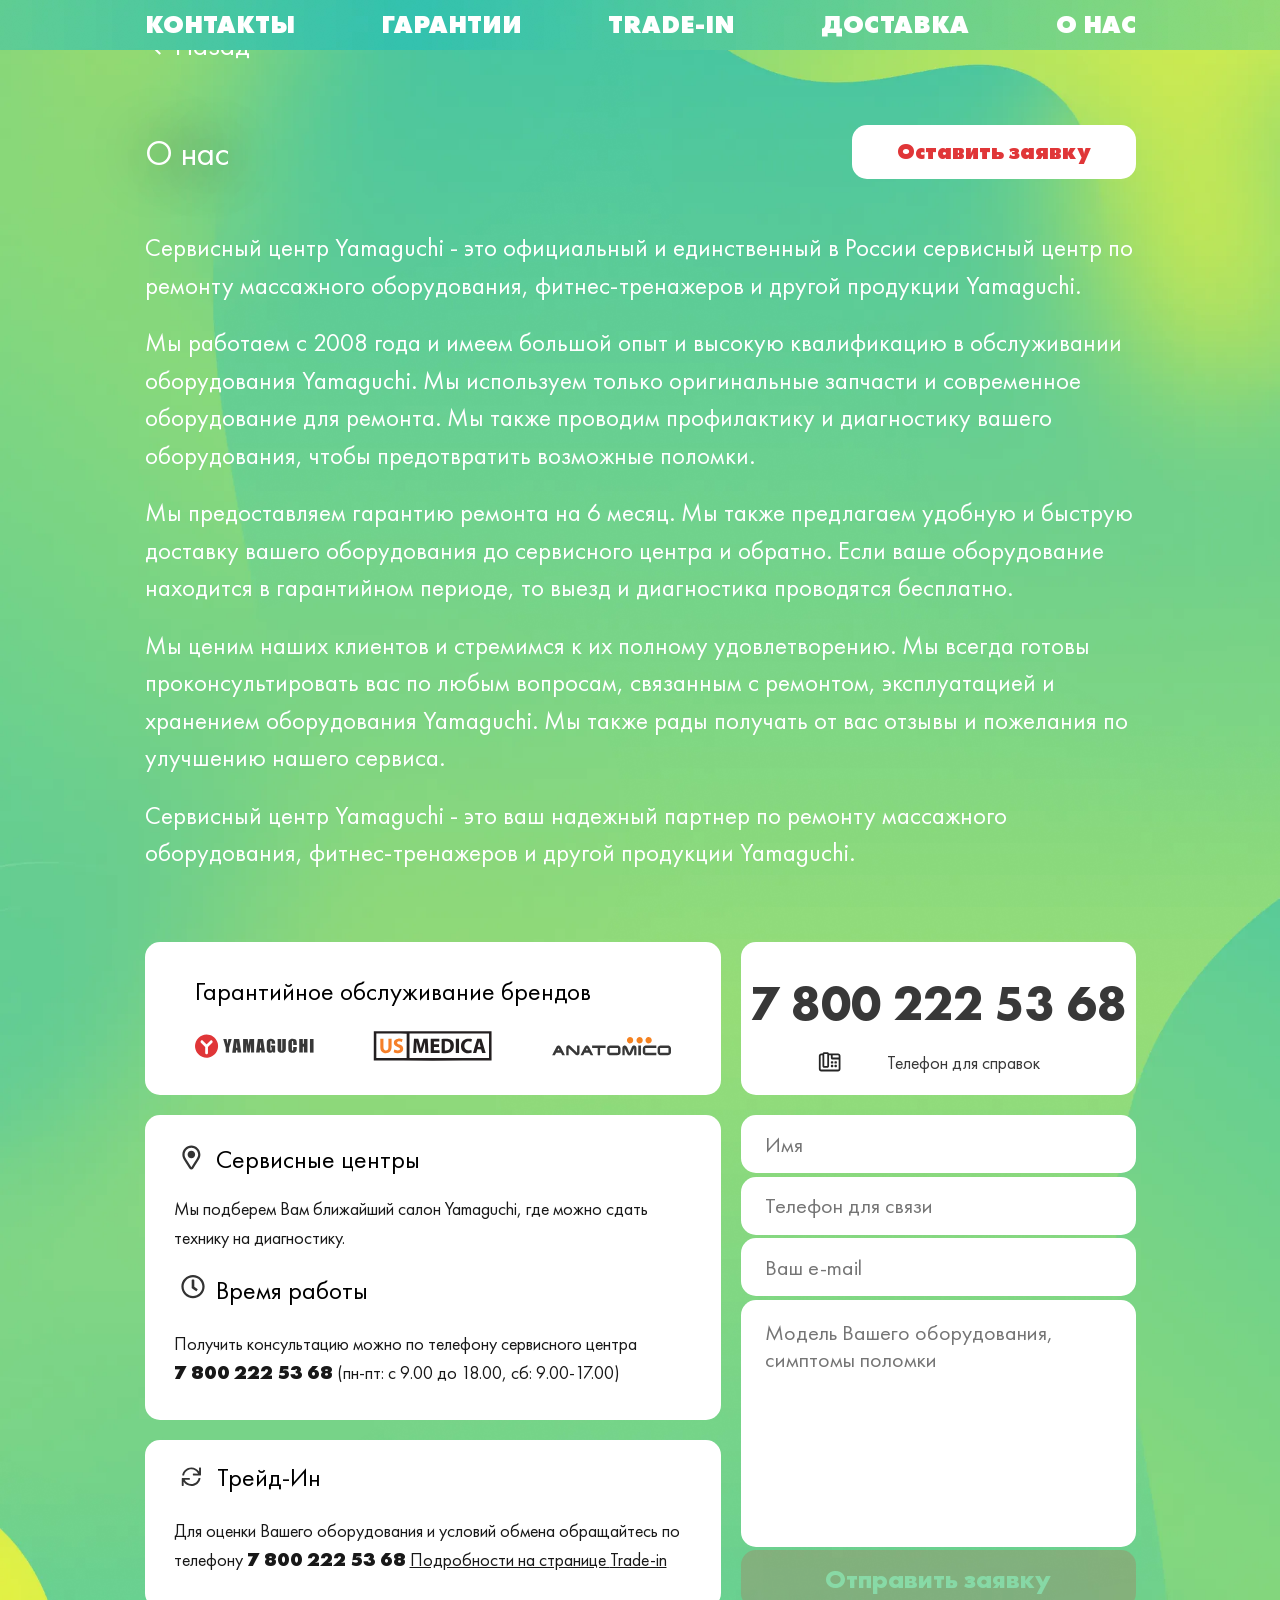
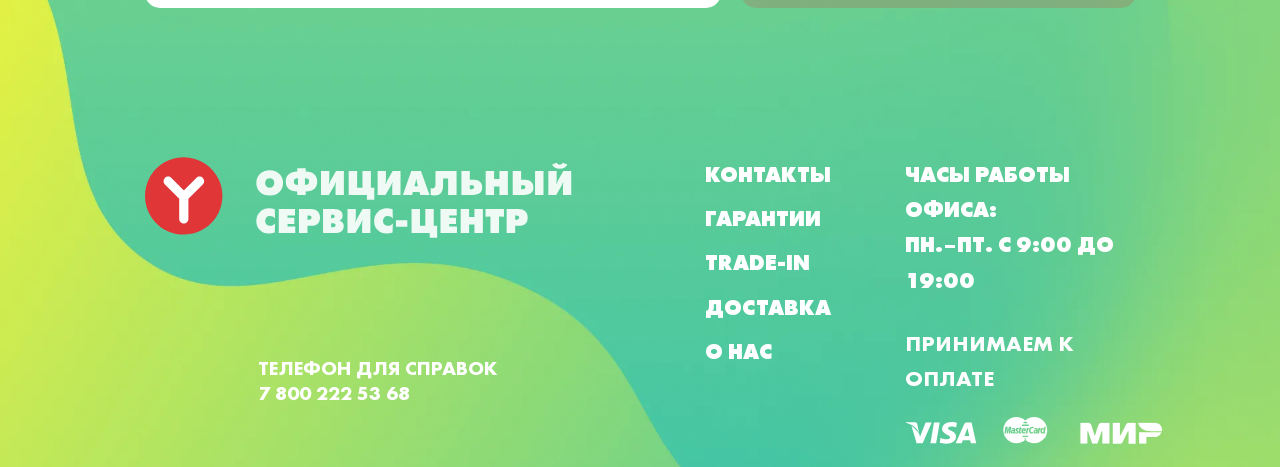
==== commit caa013d6: "Service-centre2" ====
--- a/pages/about.html
+++ b/pages/about.html
@@ -15,6 +15,7 @@
 	<meta property="og:site_name" content="Yamaguchi">
 	<link rel="canonical" href="https://yamaguchi-service.ru/remont-massazhnye-kresla">
     <link rel="stylesheet"  href="/styles/categories.min.css">
+    <link type="image/x-icon" href="/favicon.ico" rel="shortcut icon">
 	<title>Ремонт массажных кресел Yamaguchi в Москве</title> 
 </head>
 <body>
@@ -180,10 +181,10 @@
                         <img src="/assets/images/main-page/icon_visa.svg" alt="логотип платежной системы Visa">
                     </li>
                     <li>
-                        <img src="/assets/images/main-page/master-card.png" alt="логотип платежной системы Master Card">
+                        <img src="/assets/images/main-page/master-card.svg" alt="логотип платежной системы Master Card">
                     </li>
                     <li>
-                        <img src="/assets/images/main-page/mir-payment.png" alt="логотип платежной системы Мир">
+                        <img src="/assets/images/main-page/mir-payment.svg" alt="логотип платежной системы Мир">
                     </li>
                 </ul>
             </div>
--- a/styles/categories.min.css
+++ b/styles/categories.min.css
@@ -1 +1 @@
-@font-face{font-family:Gothic;font-display:swap;src:url(/fonts/centurygothic.ttf) format("truetype");font-weight:400;font-style:normal}@font-face{font-family:PTSans;font-display:swap;src:url(/fonts/PTSans.eot);src:url(/fonts/PTSans.eot?#iefix) format("embedded-opentype"),url(/fonts/PTSans.woff2) format("woff2"),url(/fonts/PTSans.woff) format("woff"),url(/fonts/PTSans.ttf) format("truetype"),url(/fonts/PTSans.svg#PTSans) format("svg");font-weight:400;font-style:normal}@font-face{font-family:PTSans;font-display:swap;src:url(/fonts/PTSansBold.eot);src:url(/fonts/PTSansBold.eot?#iefix) format("embedded-opentype"),url(/fonts/PTSansBold.woff2) format("woff2"),url(/fonts/PTSansBold.woff) format("woff"),url(/fonts/PTSansBold.ttf) format("truetype"),url(/fonts/PTSansBold.svg#PTSans) format("svg");font-weight:700;font-style:normal}@font-face{font-family:PTSans;font-display:swap;src:url(/fonts/PTSansItalic.ttf) format("truetype");src:url(/fonts/PTSansItalic.woff2) format("woff2"),url(/fonts/PTSansItalic.woff) format("woff");font-weight:400;font-style:italic}@font-face{font-family:PTSansNarrow;font-display:swap;src:url(/fonts/PTSansNarrow.eot);src:url(/fonts/PTSansNarrow.eot?#iefix) format("embedded-opentype"),url(/fonts/PTSansNarrow.woff2) format("woff2"),url(/fonts/PTSansNarrow.woff) format("woff"),url(/fonts/PTSansNarrow.ttf) format("truetype"),url(/fonts/PTSansNarrow.svg#PTSansNarrow) format("svg");font-weight:400;font-style:normal}@font-face{font-family:PTSansNarrow;font-display:swap;src:url(/fonts/PTSansNarrowBold.eot);src:url(/fonts/PTSansNarrowBold.eot?#iefix) format("embedded-opentype"),url(/fonts/PTSansNarrowBold.woff2) format("woff2"),url(/fonts/PTSansNarrowBold.woff) format("woff"),url(/fonts/PTSansNarrowBold.ttf) format("truetype"),url(/fonts/PTSansNarrowBold.svg#PTSansNarrow) format("svg");font-weight:700;font-style:normal}@font-face{font-family:MyriadProLight;src:url(/fonts/MyriadProLight.eot);src:url(/fonts/MyriadProLight.eot?#iefix) format("embedded-opentype"),url(/fonts/MyriadProLight.woff) format("woff"),url(/fonts/MyriadProLight.woff2) format("woff2"),url(/fonts/MyriadProLight.ttf) format("truetype"),url(/fonts/MyriadProLight.svg#MyriadProLight) format("svg");font-weight:700;font-style:normal;font-display:swap}@font-face{font-family:"Myriad Pro";src:url(/fonts/MyriadPro.otf) format("opentype");src:url(/fonts/MyriadPro.woff2) format("woff2"),url(/fonts/MyriadPro.woff) format("woff");font-weight:400;font-style:normal;font-display:swap}@font-face{font-family:MyriadProBold;src:url(/fonts/MyriadProBold.otf) format("opentype");src:url(/fonts/MyriadProBold.woff2) format("woff2"),url(/fonts/MyriadProBold.woff) format("woff");font-weight:700;font-style:normal;font-display:swap}@font-face{font-family:PragmaticaC;src:url(/fonts/PTPragmaticaCyrillic.ttf) format("opentype");src:url(/fonts/PTPragmaticaCyrillic.woff2) format("woff2"),url(/fonts/PTPragmaticaCyrillic.woff) format("woff");font-weight:400;font-style:normal;font-display:swap}@font-face{font-family:PragmaticaC;src:url(/fonts/PTPragmaticaBoldCyrillic.ttf) format("opentype");src:url(/fonts/PTPragmaticaBoldCyrillic.woff2) format("woff2"),url(/fonts/PTPragmaticaBoldCyrillic.woff) format("woff");font-weight:700;font-style:normal;font-display:swap}@font-face{font-family:Circe;font-display:swap;src:url(/fonts/Circe-Thin.eot);src:url(/fonts/Circe-Thin.eot?#iefix) format("embedded-opentype"),url(/fonts/Circe-Thin.woff) format("woff"),url(/fonts/Circe-Thin.woff2) format("woff2"),url(/fonts/Circe-Thin.ttf) format("truetype");font-weight:100;font-style:normal}@font-face{font-family:Circe;font-display:swap;src:url(/fonts/Circe-ExtraLight.eot);src:url(/fonts/Circe-ExtraLight.eot?#iefix) format("embedded-opentype"),url(/fonts/Circe-ExtraLight.woff) format("woff"),url(/fonts/Circe-ExtraLight.woff2) format("woff2"),url(/fonts/Circe-ExtraLight.ttf) format("truetype");font-weight:200;font-style:normal}@font-face{font-family:Circe;font-display:swap;src:url(/fonts/Circe-Light.eot);src:url(/fonts/Circe-Light.eot?#iefix) format("embedded-opentype"),url(/fonts/Circe-Light.woff) format("woff"),url(/fonts/Circe-Light.woff2) format("woff2"),url(/fonts/Circe-Light.ttf) format("truetype");font-weight:300;font-style:normal}@font-face{font-family:Circe;font-display:swap;src:url(/fonts/Circe-Regular.eot);src:url(/fonts/Circe-Regular.eot?#iefix) format("embedded-opentype"),url(/fonts/Circe-Regular.woff) format("woff"),url(/fonts/Circe-Regular.woff2) format("woff2"),url(/fonts/Circe-Regular.ttf) format("truetype");font-weight:400;font-style:normal}@font-face{font-family:Circe;font-display:swap;src:url(/fonts/Circe-Bold.eot);src:url(/fonts/Circe-Bold.eot?#iefix) format("embedded-opentype"),url(/fonts/Circe-Bold.woff) format("woff"),url(/fonts/Circe-Bold.woff2) format("woff2"),url(/fonts/Circe-Bold.ttf) format("truetype");font-weight:700;font-style:normal}@font-face{font-family:Circe;font-display:swap;src:url(/fonts/Circe-ExtraBold.eot);src:url(/fonts/Circe-ExtraBold.eot?#iefix) format("embedded-opentype"),url(/fonts/Circe-ExtraBold.woff) format("woff"),url(/fonts/Circe-ExtraBold.woff2) format("woff2"),url(/fonts/Circe-ExtraBold.ttf) format("truetype");font-weight:900;font-style:normal}@font-face{font-family:BebasNeue;src:url(/fonts/bebasneuethin.woff2) format("woff2");src:local("☺"),url(/fonts/bebasneuethin.woff) format("woff"),url(/fonts/bebasneuethin.ttf) format("truetype");font-weight:200;font-style:normal;font-display:swap}@font-face{font-family:BebasNeue;src:url(/fonts/bebasneuelight.woff2) format("woff2");src:local("☺"),url(/fonts/bebasneuelight.ttf) format("truetype"),url(/fonts/bebasneuelight.woff) format("woff");font-weight:300;font-style:normal;font-display:swap}@font-face{font-family:BebasNeue;src:url(/fonts/bebasneueregular.eot);src:local("☺"),url(/fonts/bebasneueregular.woff2) format("woff2"),url(/fonts/bebasneueregular.woff) format("woff"),url(/fonts/bebasneueregular.ttf) format("truetype"),url(/fonts/bebasneueregular.svg) format("svg");font-weight:400;font-style:normal;font-display:swap}@font-face{font-family:BebasNeue;src:url(/fonts/bebasneuebold.eot);src:local("☺"),url(/fonts/bebasneuebold.woff2) format("woff2"),url(/fonts/bebasneuebold.woff) format("woff"),url(/fonts/bebasneuebold.ttf) format("truetype"),url(/fonts/bebasneuebold.svg) format("svg");font-weight:700;font-style:normal;font-display:swap}@font-face{font-family:Montserrat;font-display:swap;src:local("Montserrat Light"),local("Montserrat-Light"),url(/fonts/Montserrat-Light.woff2) format("woff2"),url(/fonts/Montserrat-Light.woff) format("woff");font-weight:300;font-style:normal}@font-face{font-family:Montserrat;font-display:swap;src:local("Montserrat"),local("Montserrat-Regular"),url(/fonts/Montserrat-Regular.woff2) format("woff2"),url(/fonts/Montserrat-Regular.woff) format("woff");font-weight:400;font-style:normal}@font-face{font-family:Montserrat;font-display:swap;src:local("Montserrat"),local("Montserrat-Regular"),url(/fonts/Montserrat-Medium.woff2) format("woff2"),url(/fonts/Montserrat-Medium.woff) format("woff");font-weight:500;font-style:normal}@font-face{font-family:Montserrat;font-display:swap;src:local("Montserrat Bold"),local("Montserrat-Bold"),url(/fonts/Montserrat-Bold.woff2) format("woff2"),url(/fonts/Montserrat-Bold.woff) format("woff");font-weight:700;font-style:normal}@font-face{font-family:Montserrat;font-display:swap;src:local("Montserrat Black"),local("Montserrat-Black"),url(/fonts/Montserrat-Black.woff2) format("woff2"),url(/fonts/Montserrat-Black.woff) format("woff");font-weight:900;font-style:normal}@font-face{font-family:Morpha;font-display:swap;src:url(/fonts/Morpha-Bold.woff2) format("woff2");src:local("☺"),url(/fonts/Morpha-Bold.woff) format("woff"),url(/fonts/Morpha-Bold.ttf) format("truetype");font-weight:700;font-style:normal}@font-face{font-family:"Neue Machina";font-display:swap;src:local("NeueMachina-Bold"),local("NeueMachina-Bold"),url(/fonts/NeueMachina-Bold.woff2) format("woff2"),url(/fonts/NeueMachina-Bold.woff) format("woff");font-weight:700;font-style:normal}@font-face{font-family:"Neue Machina";font-display:swap;src:local("NeueMachina-Black"),local("NeueMachina-Black"),url(/fonts/NeueMachina-Black.woff2) format("woff2"),url(/fonts/NeueMachina-Bold.woff) format("woff");font-weight:900;font-style:normal}@font-face{font-family:"Cy Grotesk";font-display:swap;src:url(/fonts/cy-grotesk-grand-dark.otf);font-weight:800;font-style:normal;font-display:swap}@font-face{font-family:RainerTestv04;src:url(/fonts/RainerTestv04-Bold.woff2),url(/fonts/RainerTestv04-Bold.woff);font-weight:700;font-style:normal;font-display:swap}@font-face{font-family:Anticva;font-display:swap;src:local("Anticva"),local("Anticva"),url(/fonts/Anticva-Regular.woff2) format("woff2"),url(/fonts/Anticva-Regular.woff) format("woff"),url(/fonts/Anticva-Regular.otf) format("truetype");font-weight:400;font-style:normal}@font-face{font-family:"Halvar Breitschrift";src:local("HalvarBreit-Blk"),local("HalvarBreit-Blk"),url(/fonts/HalvarBreit-Blk.woff2) format("woff2"),url(/fonts/HalvarBreit-Blk.woff) format("woff");font-weight:900;font-style:normal}@font-face{font-family:Damn;font-display:swap;src:local("Damn"),local("Damn"),url(/fonts/Damn.woff2) format("woff2"),url(/fonts/Damn.woff) format("woff"),url(/fonts/Damn.ttf) format("truetype");font-weight:400;font-style:normal}@font-face{font-family:"Monologue DEMO";font-display:swap;src:local("Monologue_DEMO"),local("Monologue_DEMO"),url(/fonts/Monologue_DEMO.woff) format("woff"),url(/fonts/Monologue_DEMO.ttf) format("opentype");font-weight:400;font-style:normal}@font-face{font-family:Nasalization;font-display:swap;src:local("Nasalization"),local("Nasalization"),url(/fonts/Nasalization.woff) format("woff"),url(/fonts/Nasalization.otf) format("opentype");font-weight:400;font-style:normal}@font-face{font-family:PatsySans;font-display:swap;src:local("PatsySans"),local("PatsySans"),url(/fonts/PatsySans.woff) format("woff"),url(/fonts/PatsySans.otf) format("opentype");font-weight:400;font-style:normal}@font-face{font-family:Lighthaus;src:url(/fonts/Lighthaus.eot);src:url(/fonts/Lighthaus.eot?#iefix) format("embedded-opentype"),url(/fonts/Lighthaus.woff2) format("woff2"),url(/fonts/Lighthaus.woff) format("woff"),url(/fonts/Lighthaus.ttf) format("truetype");font-weight:400;font-style:normal;font-display:swap}@font-face{font-family:UltramonoWide-LightItalic;src:url(/fonts/UltramonoWide-LightItalic.woff2) format("woff2"),url(/fonts/UltramonoWide-LightItalic.woff) format("woff");font-weight:300;font-style:italic;font-display:swap}@font-face{font-family:UltramonoWide-Light;src:url(/fonts/UltramonoWide-Light.woff2) format("woff2"),url(/fonts/UltramonoWide-Light.woff) format("woff");font-weight:300;font-style:normal;font-display:swap}@font-face{font-family:"Nikkyou Sans";src:url(/fonts/NikkyouSans.woff2) format("woff2"),url(/fonts/NikkyouSans.woff) format("woff");font-weight:400;font-style:normal;font-display:swap}@font-face{font-family:Corvetta;src:url(/fonts/Corvetta.woff2) format("woff2"),url(/fonts/Corvetta.woff) format("woff"),url(/fonts/Corvetta.ttf) format("truetype");font-weight:400;font-style:normal;font-display:swap}@font-face{font-family:a_LCDNovaObl;src:url(/fonts/a_lcdnovaobl.woff) format("woff"),url(/fonts/a_lcdnovaobl.ttf) format("truetype");font-weight:400;font-style:normal;font-display:swap}@font-face{font-family:Felidae;src:url(/fonts/Felidae.ttf) format("truetype");font-weight:400;font-style:normal;font-display:swap}@font-face{font-family:"Muller Next Expanded Trial";src:url(/fonts/MullerNextExtraCondTrial-Thin.otf);font-weight:200;font-style:normal;font-display:swap}@font-face{font-family:"Muller Next Expanded Trial";src:url(/fonts/MullerNextExpandedTrial-Regular.otf);font-weight:400;font-style:normal;font-display:swap}@font-face{font-family:"Muller Next Expanded Trial";src:url(/fonts/MullerNextExpandedTrial-ExtraBold.otf);font-weight:750;font-style:normal;font-display:swap}@font-face{font-family:"Muller Next Expanded Trial";src:url(/fonts/MullerNextExpandedTrial-Heavy.otf);font-weight:800;font-style:normal;font-display:swap}@font-face{font-family:"Muller Next Expanded Trial";src:url(/fonts/MullerNextExpandedTrialThinItalic.otf);font-weight:100;font-style:italic;font-display:swap}@font-face{font-family:"Muller Next ExtraCond Trial";src:url(/fonts/MullerNextExtraCondTrial-ExtraBold.otf);font-weight:750;font-style:normal;font-display:swap}@font-face{font-family:"Muller Next ExtraCond Trial";src:url(/fonts/MullerNextExtraCondTrial-Regular.otf);font-weight:400;font-style:normal;font-display:swap}@font-face{font-family:"Muller Next ExtraCond Trial";src:url(/fonts/MullerNextExtraCondTrialThin.otf);font-weight:100;font-style:normal;font-display:swap}@font-face{font-family:"Muller Next Trial";src:url(/fonts/MullerNextTrial-Regular.otf);font-weight:400;font-style:normal;font-display:swap}@font-face{font-family:"Muller Next Trial";src:url(/fonts/MullerNextTrial-ExtraBold.otf);font-weight:750;font-style:normal;font-display:swap}@font-face{font-family:"Muller Next Wide Trial";src:url(/fonts/MullerNextTrial-ThinItalic.woff2);font-weight:100;font-style:italic}@font-face{font-family:Cakra;src:url(/fonts/Cakra-Normal.otf) format("opentype");src:url(/fonts/Cakra-Normal.woff2) format("woff2"),url(/fonts/Cakra-Normal.woff) format("woff");font-weight:400;font-style:normal;font-display:swap}@font-face{font-family:Noteworthy;src:url(/fonts/NoteworthyLight.ttf) format("truetype");font-weight:300;font-style:normal;font-display:swap}@font-face{font-family:Technology;src:url(/fonts/Technology.ttf) format("truetype");font-weight:400;font-style:normal;font-display:swap}@font-face{font-family:Technology;src:url(/fonts/Technology-Bold.ttf) format("truetype");font-weight:600;font-style:normal;font-display:swap}@font-face{font-family:Unbounded;src:url(/fonts/Unbounded-Bold.ttf) format("truetype");font-weight:700;font-style:normal;font-display:swap}@font-face{font-family:Unbounded;src:url(/fonts/Unbounded-Black.ttf) format("truetype");font-weight:900;font-style:normal;font-display:swap}@font-face{font-family:Inter;src:url(/fonts/Inter-Medium.ttf) format("truetype");font-weight:500;font-style:normal;font-display:swap}@font-face{font-family:Inter;src:url(/fonts/Inter-SemiBold.ttf) format("truetype");font-weight:600;font-style:normal;font-display:swap}@font-face{font-family:"Montserrat Alternates";src:url(/fonts/MontserratAlternates-Light.ttf) format("truetype");font-weight:300;font-style:normal;font-display:swap}@font-face{font-family:"Snell Roundhand";src:url(/fonts/snell-roundhand-900.otf) format("opentype");font-weight:900;font-style:italic;font-display:swap}@font-face{font-family:"Snell Roundhand";src:url(/fonts/snell-roundhand-700.otf) format("opentype");font-weight:700;font-style:italic;font-display:swap}@font-face{font-family:Lighthaus;src:url(/fonts/Lighthaus-400.otf) format("opentype");font-weight:400;font-style:normal;font-display:swap}.main-wrapper{position:relative;max-width:1920px;margin:0 auto}.container-box{max-width:1230px;margin:0 auto;box-sizing:border-box}@media all and (max-width:1359px){.container-box{max-width:1023px;padding-left:16px;padding-right:16px}}@media all and (max-width:1023px){.container-box{width:708px;padding:0}}@media all and (max-width:767px){.container-box{width:100%;padding-left:10px;padding-right:10px}}.main-width{width:1710px;margin:0 auto;box-sizing:border-box}@media all and (max-width:1699px){.main-width{width:1240px;padding-left:16px;padding-right:16px}}@media all and (max-width:1699px)and (max-width:1359px){.main-width{width:1023px;padding-left:16px;padding-right:16px}}@media all and (max-width:1699px)and (max-width:1359px)and (max-width:1023px){.main-width{width:708px;padding-left:0;padding-right:0}}@media all and (max-width:1699px)and (max-width:1359px)and (max-width:1023px)and (max-width:767px){.main-width{width:100%;padding-left:16px;padding-right:16px}}html{font-size:100%}body{margin:0;min-width:320px;font-size:14px;font-family:"Futura PT";font-weight:400;color:#fff;box-sizing:border-box}body h1,body h2,body h3,body h4,body h5,body h6,body p{margin:0}body a{text-decoration:none;color:#fff;outline:0}body a:active{outline:0}body ::-moz-focus-inner,body ::-moz-focus-outer{border:0;padding:0}a:hover{cursor:pointer}ul{margin:0;padding:0;list-style:outside none}button{outline:0;border:0;background:unset}button:active{outline:0}iframe{border:0}area{outline:0}input{outline:0}input::-moz-focus-inner{border:0}textarea{outline:0}select{border:0;outline:0}table{border-collapse:collapse}input,select,textarea{font-size:14px;font-family:ubuntu,sans-serif;font-weight:400}.ekko-lightbox .modal-dialog .modal-content .ekko-lightbox-container input{background:0 0!important}.ekko-lightbox .modal-dialog .modal-content .ekko-lightbox-container input:focus{background:0 0!important}@font-face{font-family:"Futura PT";src:url(/assets/fonts/FuturaCyrillicBook.woff2) format("woff2"),url(/assets/fonts/FuturaCyrillicBook.ttf) format("truetype");font-style:normal;font-weight:400;font-display:swap}@font-face{font-family:"Futura PT";src:url(/assets/fonts/FuturaCyrillicBold.woff2) format("woff2"),url(/assets/fonts/FuturaCyrillicBold.ttf) format("truetype");font-style:normal;font-weight:600;font-display:swap}@font-face{font-family:"Futura PT";src:url(/assets/fonts/FuturaCyrillicExtraBold.woff2) format("woff2"),url(/assets/fonts/FuturaCyrillicExtraBold.ttf) format("truetype");font-style:normal;font-weight:800;font-display:swap}@font-face{font-family:Gothic;font-display:swap;src:url(/fonts/centurygothic.ttf) format("truetype");font-weight:400;font-style:normal}@font-face{font-family:PTSans;font-display:swap;src:url(/fonts/PTSans.eot);src:url(/fonts/PTSans.eot?#iefix) format("embedded-opentype"),url(/fonts/PTSans.woff2) format("woff2"),url(/fonts/PTSans.woff) format("woff"),url(/fonts/PTSans.ttf) format("truetype"),url(/fonts/PTSans.svg#PTSans) format("svg");font-weight:400;font-style:normal}@font-face{font-family:PTSans;font-display:swap;src:url(/fonts/PTSansBold.eot);src:url(/fonts/PTSansBold.eot?#iefix) format("embedded-opentype"),url(/fonts/PTSansBold.woff2) format("woff2"),url(/fonts/PTSansBold.woff) format("woff"),url(/fonts/PTSansBold.ttf) format("truetype"),url(/fonts/PTSansBold.svg#PTSans) format("svg");font-weight:700;font-style:normal}@font-face{font-family:PTSans;font-display:swap;src:url(/fonts/PTSansItalic.ttf) format("truetype");src:url(/fonts/PTSansItalic.woff2) format("woff2"),url(/fonts/PTSansItalic.woff) format("woff");font-weight:400;font-style:italic}@font-face{font-family:PTSansNarrow;font-display:swap;src:url(/fonts/PTSansNarrow.eot);src:url(/fonts/PTSansNarrow.eot?#iefix) format("embedded-opentype"),url(/fonts/PTSansNarrow.woff2) format("woff2"),url(/fonts/PTSansNarrow.woff) format("woff"),url(/fonts/PTSansNarrow.ttf) format("truetype"),url(/fonts/PTSansNarrow.svg#PTSansNarrow) format("svg");font-weight:400;font-style:normal}@font-face{font-family:PTSansNarrow;font-display:swap;src:url(/fonts/PTSansNarrowBold.eot);src:url(/fonts/PTSansNarrowBold.eot?#iefix) format("embedded-opentype"),url(/fonts/PTSansNarrowBold.woff2) format("woff2"),url(/fonts/PTSansNarrowBold.woff) format("woff"),url(/fonts/PTSansNarrowBold.ttf) format("truetype"),url(/fonts/PTSansNarrowBold.svg#PTSansNarrow) format("svg");font-weight:700;font-style:normal}@font-face{font-family:MyriadProLight;src:url(/fonts/MyriadProLight.eot);src:url(/fonts/MyriadProLight.eot?#iefix) format("embedded-opentype"),url(/fonts/MyriadProLight.woff) format("woff"),url(/fonts/MyriadProLight.woff2) format("woff2"),url(/fonts/MyriadProLight.ttf) format("truetype"),url(/fonts/MyriadProLight.svg#MyriadProLight) format("svg");font-weight:700;font-style:normal;font-display:swap}@font-face{font-family:"Myriad Pro";src:url(/fonts/MyriadPro.otf) format("opentype");src:url(/fonts/MyriadPro.woff2) format("woff2"),url(/fonts/MyriadPro.woff) format("woff");font-weight:400;font-style:normal;font-display:swap}@font-face{font-family:MyriadProBold;src:url(/fonts/MyriadProBold.otf) format("opentype");src:url(/fonts/MyriadProBold.woff2) format("woff2"),url(/fonts/MyriadProBold.woff) format("woff");font-weight:700;font-style:normal;font-display:swap}@font-face{font-family:PragmaticaC;src:url(/fonts/PTPragmaticaCyrillic.ttf) format("opentype");src:url(/fonts/PTPragmaticaCyrillic.woff2) format("woff2"),url(/fonts/PTPragmaticaCyrillic.woff) format("woff");font-weight:400;font-style:normal;font-display:swap}@font-face{font-family:PragmaticaC;src:url(/fonts/PTPragmaticaBoldCyrillic.ttf) format("opentype");src:url(/fonts/PTPragmaticaBoldCyrillic.woff2) format("woff2"),url(/fonts/PTPragmaticaBoldCyrillic.woff) format("woff");font-weight:700;font-style:normal;font-display:swap}@font-face{font-family:Circe;font-display:swap;src:url(/fonts/Circe-Thin.eot);src:url(/fonts/Circe-Thin.eot?#iefix) format("embedded-opentype"),url(/fonts/Circe-Thin.woff) format("woff"),url(/fonts/Circe-Thin.woff2) format("woff2"),url(/fonts/Circe-Thin.ttf) format("truetype");font-weight:100;font-style:normal}@font-face{font-family:Circe;font-display:swap;src:url(/fonts/Circe-ExtraLight.eot);src:url(/fonts/Circe-ExtraLight.eot?#iefix) format("embedded-opentype"),url(/fonts/Circe-ExtraLight.woff) format("woff"),url(/fonts/Circe-ExtraLight.woff2) format("woff2"),url(/fonts/Circe-ExtraLight.ttf) format("truetype");font-weight:200;font-style:normal}@font-face{font-family:Circe;font-display:swap;src:url(/fonts/Circe-Light.eot);src:url(/fonts/Circe-Light.eot?#iefix) format("embedded-opentype"),url(/fonts/Circe-Light.woff) format("woff"),url(/fonts/Circe-Light.woff2) format("woff2"),url(/fonts/Circe-Light.ttf) format("truetype");font-weight:300;font-style:normal}@font-face{font-family:Circe;font-display:swap;src:url(/fonts/Circe-Regular.eot);src:url(/fonts/Circe-Regular.eot?#iefix) format("embedded-opentype"),url(/fonts/Circe-Regular.woff) format("woff"),url(/fonts/Circe-Regular.woff2) format("woff2"),url(/fonts/Circe-Regular.ttf) format("truetype");font-weight:400;font-style:normal}@font-face{font-family:Circe;font-display:swap;src:url(/fonts/Circe-Bold.eot);src:url(/fonts/Circe-Bold.eot?#iefix) format("embedded-opentype"),url(/fonts/Circe-Bold.woff) format("woff"),url(/fonts/Circe-Bold.woff2) format("woff2"),url(/fonts/Circe-Bold.ttf) format("truetype");font-weight:700;font-style:normal}@font-face{font-family:Circe;font-display:swap;src:url(/fonts/Circe-ExtraBold.eot);src:url(/fonts/Circe-ExtraBold.eot?#iefix) format("embedded-opentype"),url(/fonts/Circe-ExtraBold.woff) format("woff"),url(/fonts/Circe-ExtraBold.woff2) format("woff2"),url(/fonts/Circe-ExtraBold.ttf) format("truetype");font-weight:900;font-style:normal}@font-face{font-family:BebasNeue;src:url(/fonts/bebasneuethin.woff2) format("woff2");src:local("☺"),url(/fonts/bebasneuethin.woff) format("woff"),url(/fonts/bebasneuethin.ttf) format("truetype");font-weight:200;font-style:normal;font-display:swap}@font-face{font-family:BebasNeue;src:url(/fonts/bebasneuelight.woff2) format("woff2");src:local("☺"),url(/fonts/bebasneuelight.ttf) format("truetype"),url(/fonts/bebasneuelight.woff) format("woff");font-weight:300;font-style:normal;font-display:swap}@font-face{font-family:BebasNeue;src:url(/fonts/bebasneueregular.eot);src:local("☺"),url(/fonts/bebasneueregular.woff2) format("woff2"),url(/fonts/bebasneueregular.woff) format("woff"),url(/fonts/bebasneueregular.ttf) format("truetype"),url(/fonts/bebasneueregular.svg) format("svg");font-weight:400;font-style:normal;font-display:swap}@font-face{font-family:BebasNeue;src:url(/fonts/bebasneuebold.eot);src:local("☺"),url(/fonts/bebasneuebold.woff2) format("woff2"),url(/fonts/bebasneuebold.woff) format("woff"),url(/fonts/bebasneuebold.ttf) format("truetype"),url(/fonts/bebasneuebold.svg) format("svg");font-weight:700;font-style:normal;font-display:swap}@font-face{font-family:Montserrat;font-display:swap;src:local("Montserrat Light"),local("Montserrat-Light"),url(/fonts/Montserrat-Light.woff2) format("woff2"),url(/fonts/Montserrat-Light.woff) format("woff");font-weight:300;font-style:normal}@font-face{font-family:Montserrat;font-display:swap;src:local("Montserrat"),local("Montserrat-Regular"),url(/fonts/Montserrat-Regular.woff2) format("woff2"),url(/fonts/Montserrat-Regular.woff) format("woff");font-weight:400;font-style:normal}@font-face{font-family:Montserrat;font-display:swap;src:local("Montserrat"),local("Montserrat-Regular"),url(/fonts/Montserrat-Medium.woff2) format("woff2"),url(/fonts/Montserrat-Medium.woff) format("woff");font-weight:500;font-style:normal}@font-face{font-family:Montserrat;font-display:swap;src:local("Montserrat Bold"),local("Montserrat-Bold"),url(/fonts/Montserrat-Bold.woff2) format("woff2"),url(/fonts/Montserrat-Bold.woff) format("woff");font-weight:700;font-style:normal}@font-face{font-family:Montserrat;font-display:swap;src:local("Montserrat Black"),local("Montserrat-Black"),url(/fonts/Montserrat-Black.woff2) format("woff2"),url(/fonts/Montserrat-Black.woff) format("woff");font-weight:900;font-style:normal}@font-face{font-family:Morpha;font-display:swap;src:url(/fonts/Morpha-Bold.woff2) format("woff2");src:local("☺"),url(/fonts/Morpha-Bold.woff) format("woff"),url(/fonts/Morpha-Bold.ttf) format("truetype");font-weight:700;font-style:normal}@font-face{font-family:"Neue Machina";font-display:swap;src:local("NeueMachina-Bold"),local("NeueMachina-Bold"),url(/fonts/NeueMachina-Bold.woff2) format("woff2"),url(/fonts/NeueMachina-Bold.woff) format("woff");font-weight:700;font-style:normal}@font-face{font-family:"Neue Machina";font-display:swap;src:local("NeueMachina-Black"),local("NeueMachina-Black"),url(/fonts/NeueMachina-Black.woff2) format("woff2"),url(/fonts/NeueMachina-Bold.woff) format("woff");font-weight:900;font-style:normal}@font-face{font-family:"Cy Grotesk";font-display:swap;src:url(/fonts/cy-grotesk-grand-dark.otf);font-weight:800;font-style:normal;font-display:swap}@font-face{font-family:RainerTestv04;src:url(/fonts/RainerTestv04-Bold.woff2),url(/fonts/RainerTestv04-Bold.woff);font-weight:700;font-style:normal;font-display:swap}@font-face{font-family:Anticva;font-display:swap;src:local("Anticva"),local("Anticva"),url(/fonts/Anticva-Regular.woff2) format("woff2"),url(/fonts/Anticva-Regular.woff) format("woff"),url(/fonts/Anticva-Regular.otf) format("truetype");font-weight:400;font-style:normal}@font-face{font-family:"Halvar Breitschrift";src:local("HalvarBreit-Blk"),local("HalvarBreit-Blk"),url(/fonts/HalvarBreit-Blk.woff2) format("woff2"),url(/fonts/HalvarBreit-Blk.woff) format("woff");font-weight:900;font-style:normal}@font-face{font-family:Damn;font-display:swap;src:local("Damn"),local("Damn"),url(/fonts/Damn.woff2) format("woff2"),url(/fonts/Damn.woff) format("woff"),url(/fonts/Damn.ttf) format("truetype");font-weight:400;font-style:normal}@font-face{font-family:"Monologue DEMO";font-display:swap;src:local("Monologue_DEMO"),local("Monologue_DEMO"),url(/fonts/Monologue_DEMO.woff) format("woff"),url(/fonts/Monologue_DEMO.ttf) format("opentype");font-weight:400;font-style:normal}@font-face{font-family:Nasalization;font-display:swap;src:local("Nasalization"),local("Nasalization"),url(/fonts/Nasalization.woff) format("woff"),url(/fonts/Nasalization.otf) format("opentype");font-weight:400;font-style:normal}@font-face{font-family:PatsySans;font-display:swap;src:local("PatsySans"),local("PatsySans"),url(/fonts/PatsySans.woff) format("woff"),url(/fonts/PatsySans.otf) format("opentype");font-weight:400;font-style:normal}@font-face{font-family:Lighthaus;src:url(/fonts/Lighthaus.eot);src:url(/fonts/Lighthaus.eot?#iefix) format("embedded-opentype"),url(/fonts/Lighthaus.woff2) format("woff2"),url(/fonts/Lighthaus.woff) format("woff"),url(/fonts/Lighthaus.ttf) format("truetype");font-weight:400;font-style:normal;font-display:swap}@font-face{font-family:UltramonoWide-LightItalic;src:url(/fonts/UltramonoWide-LightItalic.woff2) format("woff2"),url(/fonts/UltramonoWide-LightItalic.woff) format("woff");font-weight:300;font-style:italic;font-display:swap}@font-face{font-family:UltramonoWide-Light;src:url(/fonts/UltramonoWide-Light.woff2) format("woff2"),url(/fonts/UltramonoWide-Light.woff) format("woff");font-weight:300;font-style:normal;font-display:swap}@font-face{font-family:"Nikkyou Sans";src:url(/fonts/NikkyouSans.woff2) format("woff2"),url(/fonts/NikkyouSans.woff) format("woff");font-weight:400;font-style:normal;font-display:swap}@font-face{font-family:Corvetta;src:url(/fonts/Corvetta.woff2) format("woff2"),url(/fonts/Corvetta.woff) format("woff"),url(/fonts/Corvetta.ttf) format("truetype");font-weight:400;font-style:normal;font-display:swap}@font-face{font-family:a_LCDNovaObl;src:url(/fonts/a_lcdnovaobl.woff) format("woff"),url(/fonts/a_lcdnovaobl.ttf) format("truetype");font-weight:400;font-style:normal;font-display:swap}@font-face{font-family:Felidae;src:url(/fonts/Felidae.ttf) format("truetype");font-weight:400;font-style:normal;font-display:swap}@font-face{font-family:"Muller Next Expanded Trial";src:url(/fonts/MullerNextExtraCondTrial-Thin.otf);font-weight:200;font-style:normal;font-display:swap}@font-face{font-family:"Muller Next Expanded Trial";src:url(/fonts/MullerNextExpandedTrial-Regular.otf);font-weight:400;font-style:normal;font-display:swap}@font-face{font-family:"Muller Next Expanded Trial";src:url(/fonts/MullerNextExpandedTrial-ExtraBold.otf);font-weight:750;font-style:normal;font-display:swap}@font-face{font-family:"Muller Next Expanded Trial";src:url(/fonts/MullerNextExpandedTrial-Heavy.otf);font-weight:800;font-style:normal;font-display:swap}@font-face{font-family:"Muller Next Expanded Trial";src:url(/fonts/MullerNextExpandedTrialThinItalic.otf);font-weight:100;font-style:italic;font-display:swap}@font-face{font-family:"Muller Next ExtraCond Trial";src:url(/fonts/MullerNextExtraCondTrial-ExtraBold.otf);font-weight:750;font-style:normal;font-display:swap}@font-face{font-family:"Muller Next ExtraCond Trial";src:url(/fonts/MullerNextExtraCondTrial-Regular.otf);font-weight:400;font-style:normal;font-display:swap}@font-face{font-family:"Muller Next ExtraCond Trial";src:url(/fonts/MullerNextExtraCondTrialThin.otf);font-weight:100;font-style:normal;font-display:swap}@font-face{font-family:"Muller Next Trial";src:url(/fonts/MullerNextTrial-Regular.otf);font-weight:400;font-style:normal;font-display:swap}@font-face{font-family:"Muller Next Trial";src:url(/fonts/MullerNextTrial-ExtraBold.otf);font-weight:750;font-style:normal;font-display:swap}@font-face{font-family:"Muller Next Wide Trial";src:url(/fonts/MullerNextTrial-ThinItalic.woff2);font-weight:100;font-style:italic}@font-face{font-family:Cakra;src:url(/fonts/Cakra-Normal.otf) format("opentype");src:url(/fonts/Cakra-Normal.woff2) format("woff2"),url(/fonts/Cakra-Normal.woff) format("woff");font-weight:400;font-style:normal;font-display:swap}@font-face{font-family:Noteworthy;src:url(/fonts/NoteworthyLight.ttf) format("truetype");font-weight:300;font-style:normal;font-display:swap}@font-face{font-family:Technology;src:url(/fonts/Technology.ttf) format("truetype");font-weight:400;font-style:normal;font-display:swap}@font-face{font-family:Technology;src:url(/fonts/Technology-Bold.ttf) format("truetype");font-weight:600;font-style:normal;font-display:swap}@font-face{font-family:Unbounded;src:url(/fonts/Unbounded-Bold.ttf) format("truetype");font-weight:700;font-style:normal;font-display:swap}@font-face{font-family:Unbounded;src:url(/fonts/Unbounded-Black.ttf) format("truetype");font-weight:900;font-style:normal;font-display:swap}@font-face{font-family:Inter;src:url(/fonts/Inter-Medium.ttf) format("truetype");font-weight:500;font-style:normal;font-display:swap}@font-face{font-family:Inter;src:url(/fonts/Inter-SemiBold.ttf) format("truetype");font-weight:600;font-style:normal;font-display:swap}@font-face{font-family:"Montserrat Alternates";src:url(/fonts/MontserratAlternates-Light.ttf) format("truetype");font-weight:300;font-style:normal;font-display:swap}@font-face{font-family:"Snell Roundhand";src:url(/fonts/snell-roundhand-900.otf) format("opentype");font-weight:900;font-style:italic;font-display:swap}@font-face{font-family:"Snell Roundhand";src:url(/fonts/snell-roundhand-700.otf) format("opentype");font-weight:700;font-style:italic;font-display:swap}@font-face{font-family:Lighthaus;src:url(/fonts/Lighthaus-400.otf) format("opentype");font-weight:400;font-style:normal;font-display:swap}.main-wrapper{position:relative;max-width:1920px;margin:0 auto}.container-box{max-width:1230px;margin:0 auto;box-sizing:border-box}@media all and (max-width:1359px){.container-box{max-width:1023px;padding-left:16px;padding-right:16px}}@media all and (max-width:1023px){.container-box{width:708px;padding:0}}@media all and (max-width:767px){.container-box{width:100%;padding-left:10px;padding-right:10px}}.main-width{width:1710px;margin:0 auto;box-sizing:border-box}@media all and (max-width:1699px){.main-width{width:1240px;padding-left:16px;padding-right:16px}}@media all and (max-width:1699px)and (max-width:1359px){.main-width{width:1023px;padding-left:16px;padding-right:16px}}@media all and (max-width:1699px)and (max-width:1359px)and (max-width:1023px){.main-width{width:708px;padding-left:0;padding-right:0}}@media all and (max-width:1699px)and (max-width:1359px)and (max-width:1023px)and (max-width:767px){.main-width{width:100%;padding-left:16px;padding-right:16px}}html{font-size:100%}body{margin:0;min-width:320px;font-size:14px;font-family:"Futura PT";font-weight:400;color:#fff;box-sizing:border-box}body h1,body h2,body h3,body h4,body h5,body h6,body p{margin:0}body a{text-decoration:none;color:#fff;outline:0}body a:active{outline:0}body ::-moz-focus-inner,body ::-moz-focus-outer{border:0;padding:0}a:hover{cursor:pointer}ul{margin:0;padding:0;list-style:outside none}button{outline:0;border:0;background:unset}button:active{outline:0}iframe{border:0}area{outline:0}input{outline:0}input::-moz-focus-inner{border:0}textarea{outline:0}select{border:0;outline:0}table{border-collapse:collapse}input,select,textarea{font-size:14px;font-family:ubuntu,sans-serif;font-weight:400}.ekko-lightbox .modal-dialog .modal-content .ekko-lightbox-container input{background:0 0!important}.ekko-lightbox .modal-dialog .modal-content .ekko-lightbox-container input:focus{background:0 0!important}@font-face{font-family:"Futura PT";src:url(/assets/fonts/FuturaCyrillicBook.woff2) format("woff2"),url(/assets/fonts/FuturaCyrillicBook.ttf) format("truetype");font-style:normal;font-weight:400;font-display:swap}@font-face{font-family:"Futura PT";src:url(/assets/fonts/FuturaCyrillicBold.woff2) format("woff2"),url(/assets/fonts/FuturaCyrillicBold.ttf) format("truetype");font-style:normal;font-weight:600;font-display:swap}@font-face{font-family:"Futura PT";src:url(/assets/fonts/FuturaCyrillicExtraBold.woff2) format("woff2"),url(/assets/fonts/FuturaCyrillicExtraBold.ttf) format("truetype");font-style:normal;font-weight:800;font-display:swap}.header{background-color:#181818;position:sticky;top:0;z-index:10;transition:all .4S;height:50px;background:url(/assets/images/main-page/bg-img-header_result.webp) no-repeat center;background-size:cover}@media all and (max-width:1023px){.header{display:none}}.header__menu{height:100%}.header__menu-list{display:flex;justify-content:space-between;height:100%}.header__menu-item{position:relative;display:flex;align-items:center}.header__menu-item a{font-family:"Futura PT";font-weight:900;font-size:clamp(12px,2vw,28px);line-height:111%;text-transform:uppercase;color:#fff;vertical-align:middle}.header__menu-item a::before{content:"";display:block;width:calc(100% + 65px);height:100%;position:absolute;left:50%;top:50%;transform:translate(-50%,-50%);background-color:rgba(255,255,255,.1);opacity:0;z-index:-1;transition:all .2S}.header__menu-item a:hover::before{opacity:1}.header__hide_js{visibility:visible;top:-100px;z-index:10;opacity:0}@font-face{font-family:Gothic;font-display:swap;src:url(/fonts/centurygothic.ttf) format("truetype");font-weight:400;font-style:normal}@font-face{font-family:PTSans;font-display:swap;src:url(/fonts/PTSans.eot);src:url(/fonts/PTSans.eot?#iefix) format("embedded-opentype"),url(/fonts/PTSans.woff2) format("woff2"),url(/fonts/PTSans.woff) format("woff"),url(/fonts/PTSans.ttf) format("truetype"),url(/fonts/PTSans.svg#PTSans) format("svg");font-weight:400;font-style:normal}@font-face{font-family:PTSans;font-display:swap;src:url(/fonts/PTSansBold.eot);src:url(/fonts/PTSansBold.eot?#iefix) format("embedded-opentype"),url(/fonts/PTSansBold.woff2) format("woff2"),url(/fonts/PTSansBold.woff) format("woff"),url(/fonts/PTSansBold.ttf) format("truetype"),url(/fonts/PTSansBold.svg#PTSans) format("svg");font-weight:700;font-style:normal}@font-face{font-family:PTSans;font-display:swap;src:url(/fonts/PTSansItalic.ttf) format("truetype");src:url(/fonts/PTSansItalic.woff2) format("woff2"),url(/fonts/PTSansItalic.woff) format("woff");font-weight:400;font-style:italic}@font-face{font-family:PTSansNarrow;font-display:swap;src:url(/fonts/PTSansNarrow.eot);src:url(/fonts/PTSansNarrow.eot?#iefix) format("embedded-opentype"),url(/fonts/PTSansNarrow.woff2) format("woff2"),url(/fonts/PTSansNarrow.woff) format("woff"),url(/fonts/PTSansNarrow.ttf) format("truetype"),url(/fonts/PTSansNarrow.svg#PTSansNarrow) format("svg");font-weight:400;font-style:normal}@font-face{font-family:PTSansNarrow;font-display:swap;src:url(/fonts/PTSansNarrowBold.eot);src:url(/fonts/PTSansNarrowBold.eot?#iefix) format("embedded-opentype"),url(/fonts/PTSansNarrowBold.woff2) format("woff2"),url(/fonts/PTSansNarrowBold.woff) format("woff"),url(/fonts/PTSansNarrowBold.ttf) format("truetype"),url(/fonts/PTSansNarrowBold.svg#PTSansNarrow) format("svg");font-weight:700;font-style:normal}@font-face{font-family:MyriadProLight;src:url(/fonts/MyriadProLight.eot);src:url(/fonts/MyriadProLight.eot?#iefix) format("embedded-opentype"),url(/fonts/MyriadProLight.woff) format("woff"),url(/fonts/MyriadProLight.woff2) format("woff2"),url(/fonts/MyriadProLight.ttf) format("truetype"),url(/fonts/MyriadProLight.svg#MyriadProLight) format("svg");font-weight:700;font-style:normal;font-display:swap}@font-face{font-family:"Myriad Pro";src:url(/fonts/MyriadPro.otf) format("opentype");src:url(/fonts/MyriadPro.woff2) format("woff2"),url(/fonts/MyriadPro.woff) format("woff");font-weight:400;font-style:normal;font-display:swap}@font-face{font-family:MyriadProBold;src:url(/fonts/MyriadProBold.otf) format("opentype");src:url(/fonts/MyriadProBold.woff2) format("woff2"),url(/fonts/MyriadProBold.woff) format("woff");font-weight:700;font-style:normal;font-display:swap}@font-face{font-family:PragmaticaC;src:url(/fonts/PTPragmaticaCyrillic.ttf) format("opentype");src:url(/fonts/PTPragmaticaCyrillic.woff2) format("woff2"),url(/fonts/PTPragmaticaCyrillic.woff) format("woff");font-weight:400;font-style:normal;font-display:swap}@font-face{font-family:PragmaticaC;src:url(/fonts/PTPragmaticaBoldCyrillic.ttf) format("opentype");src:url(/fonts/PTPragmaticaBoldCyrillic.woff2) format("woff2"),url(/fonts/PTPragmaticaBoldCyrillic.woff) format("woff");font-weight:700;font-style:normal;font-display:swap}@font-face{font-family:Circe;font-display:swap;src:url(/fonts/Circe-Thin.eot);src:url(/fonts/Circe-Thin.eot?#iefix) format("embedded-opentype"),url(/fonts/Circe-Thin.woff) format("woff"),url(/fonts/Circe-Thin.woff2) format("woff2"),url(/fonts/Circe-Thin.ttf) format("truetype");font-weight:100;font-style:normal}@font-face{font-family:Circe;font-display:swap;src:url(/fonts/Circe-ExtraLight.eot);src:url(/fonts/Circe-ExtraLight.eot?#iefix) format("embedded-opentype"),url(/fonts/Circe-ExtraLight.woff) format("woff"),url(/fonts/Circe-ExtraLight.woff2) format("woff2"),url(/fonts/Circe-ExtraLight.ttf) format("truetype");font-weight:200;font-style:normal}@font-face{font-family:Circe;font-display:swap;src:url(/fonts/Circe-Light.eot);src:url(/fonts/Circe-Light.eot?#iefix) format("embedded-opentype"),url(/fonts/Circe-Light.woff) format("woff"),url(/fonts/Circe-Light.woff2) format("woff2"),url(/fonts/Circe-Light.ttf) format("truetype");font-weight:300;font-style:normal}@font-face{font-family:Circe;font-display:swap;src:url(/fonts/Circe-Regular.eot);src:url(/fonts/Circe-Regular.eot?#iefix) format("embedded-opentype"),url(/fonts/Circe-Regular.woff) format("woff"),url(/fonts/Circe-Regular.woff2) format("woff2"),url(/fonts/Circe-Regular.ttf) format("truetype");font-weight:400;font-style:normal}@font-face{font-family:Circe;font-display:swap;src:url(/fonts/Circe-Bold.eot);src:url(/fonts/Circe-Bold.eot?#iefix) format("embedded-opentype"),url(/fonts/Circe-Bold.woff) format("woff"),url(/fonts/Circe-Bold.woff2) format("woff2"),url(/fonts/Circe-Bold.ttf) format("truetype");font-weight:700;font-style:normal}@font-face{font-family:Circe;font-display:swap;src:url(/fonts/Circe-ExtraBold.eot);src:url(/fonts/Circe-ExtraBold.eot?#iefix) format("embedded-opentype"),url(/fonts/Circe-ExtraBold.woff) format("woff"),url(/fonts/Circe-ExtraBold.woff2) format("woff2"),url(/fonts/Circe-ExtraBold.ttf) format("truetype");font-weight:900;font-style:normal}@font-face{font-family:BebasNeue;src:url(/fonts/bebasneuethin.woff2) format("woff2");src:local("☺"),url(/fonts/bebasneuethin.woff) format("woff"),url(/fonts/bebasneuethin.ttf) format("truetype");font-weight:200;font-style:normal;font-display:swap}@font-face{font-family:BebasNeue;src:url(/fonts/bebasneuelight.woff2) format("woff2");src:local("☺"),url(/fonts/bebasneuelight.ttf) format("truetype"),url(/fonts/bebasneuelight.woff) format("woff");font-weight:300;font-style:normal;font-display:swap}@font-face{font-family:BebasNeue;src:url(/fonts/bebasneueregular.eot);src:local("☺"),url(/fonts/bebasneueregular.woff2) format("woff2"),url(/fonts/bebasneueregular.woff) format("woff"),url(/fonts/bebasneueregular.ttf) format("truetype"),url(/fonts/bebasneueregular.svg) format("svg");font-weight:400;font-style:normal;font-display:swap}@font-face{font-family:BebasNeue;src:url(/fonts/bebasneuebold.eot);src:local("☺"),url(/fonts/bebasneuebold.woff2) format("woff2"),url(/fonts/bebasneuebold.woff) format("woff"),url(/fonts/bebasneuebold.ttf) format("truetype"),url(/fonts/bebasneuebold.svg) format("svg");font-weight:700;font-style:normal;font-display:swap}@font-face{font-family:Montserrat;font-display:swap;src:local("Montserrat Light"),local("Montserrat-Light"),url(/fonts/Montserrat-Light.woff2) format("woff2"),url(/fonts/Montserrat-Light.woff) format("woff");font-weight:300;font-style:normal}@font-face{font-family:Montserrat;font-display:swap;src:local("Montserrat"),local("Montserrat-Regular"),url(/fonts/Montserrat-Regular.woff2) format("woff2"),url(/fonts/Montserrat-Regular.woff) format("woff");font-weight:400;font-style:normal}@font-face{font-family:Montserrat;font-display:swap;src:local("Montserrat"),local("Montserrat-Regular"),url(/fonts/Montserrat-Medium.woff2) format("woff2"),url(/fonts/Montserrat-Medium.woff) format("woff");font-weight:500;font-style:normal}@font-face{font-family:Montserrat;font-display:swap;src:local("Montserrat Bold"),local("Montserrat-Bold"),url(/fonts/Montserrat-Bold.woff2) format("woff2"),url(/fonts/Montserrat-Bold.woff) format("woff");font-weight:700;font-style:normal}@font-face{font-family:Montserrat;font-display:swap;src:local("Montserrat Black"),local("Montserrat-Black"),url(/fonts/Montserrat-Black.woff2) format("woff2"),url(/fonts/Montserrat-Black.woff) format("woff");font-weight:900;font-style:normal}@font-face{font-family:Morpha;font-display:swap;src:url(/fonts/Morpha-Bold.woff2) format("woff2");src:local("☺"),url(/fonts/Morpha-Bold.woff) format("woff"),url(/fonts/Morpha-Bold.ttf) format("truetype");font-weight:700;font-style:normal}@font-face{font-family:"Neue Machina";font-display:swap;src:local("NeueMachina-Bold"),local("NeueMachina-Bold"),url(/fonts/NeueMachina-Bold.woff2) format("woff2"),url(/fonts/NeueMachina-Bold.woff) format("woff");font-weight:700;font-style:normal}@font-face{font-family:"Neue Machina";font-display:swap;src:local("NeueMachina-Black"),local("NeueMachina-Black"),url(/fonts/NeueMachina-Black.woff2) format("woff2"),url(/fonts/NeueMachina-Bold.woff) format("woff");font-weight:900;font-style:normal}@font-face{font-family:"Cy Grotesk";font-display:swap;src:url(/fonts/cy-grotesk-grand-dark.otf);font-weight:800;font-style:normal;font-display:swap}@font-face{font-family:RainerTestv04;src:url(/fonts/RainerTestv04-Bold.woff2),url(/fonts/RainerTestv04-Bold.woff);font-weight:700;font-style:normal;font-display:swap}@font-face{font-family:Anticva;font-display:swap;src:local("Anticva"),local("Anticva"),url(/fonts/Anticva-Regular.woff2) format("woff2"),url(/fonts/Anticva-Regular.woff) format("woff"),url(/fonts/Anticva-Regular.otf) format("truetype");font-weight:400;font-style:normal}@font-face{font-family:"Halvar Breitschrift";src:local("HalvarBreit-Blk"),local("HalvarBreit-Blk"),url(/fonts/HalvarBreit-Blk.woff2) format("woff2"),url(/fonts/HalvarBreit-Blk.woff) format("woff");font-weight:900;font-style:normal}@font-face{font-family:Damn;font-display:swap;src:local("Damn"),local("Damn"),url(/fonts/Damn.woff2) format("woff2"),url(/fonts/Damn.woff) format("woff"),url(/fonts/Damn.ttf) format("truetype");font-weight:400;font-style:normal}@font-face{font-family:"Monologue DEMO";font-display:swap;src:local("Monologue_DEMO"),local("Monologue_DEMO"),url(/fonts/Monologue_DEMO.woff) format("woff"),url(/fonts/Monologue_DEMO.ttf) format("opentype");font-weight:400;font-style:normal}@font-face{font-family:Nasalization;font-display:swap;src:local("Nasalization"),local("Nasalization"),url(/fonts/Nasalization.woff) format("woff"),url(/fonts/Nasalization.otf) format("opentype");font-weight:400;font-style:normal}@font-face{font-family:PatsySans;font-display:swap;src:local("PatsySans"),local("PatsySans"),url(/fonts/PatsySans.woff) format("woff"),url(/fonts/PatsySans.otf) format("opentype");font-weight:400;font-style:normal}@font-face{font-family:Lighthaus;src:url(/fonts/Lighthaus.eot);src:url(/fonts/Lighthaus.eot?#iefix) format("embedded-opentype"),url(/fonts/Lighthaus.woff2) format("woff2"),url(/fonts/Lighthaus.woff) format("woff"),url(/fonts/Lighthaus.ttf) format("truetype");font-weight:400;font-style:normal;font-display:swap}@font-face{font-family:UltramonoWide-LightItalic;src:url(/fonts/UltramonoWide-LightItalic.woff2) format("woff2"),url(/fonts/UltramonoWide-LightItalic.woff) format("woff");font-weight:300;font-style:italic;font-display:swap}@font-face{font-family:UltramonoWide-Light;src:url(/fonts/UltramonoWide-Light.woff2) format("woff2"),url(/fonts/UltramonoWide-Light.woff) format("woff");font-weight:300;font-style:normal;font-display:swap}@font-face{font-family:"Nikkyou Sans";src:url(/fonts/NikkyouSans.woff2) format("woff2"),url(/fonts/NikkyouSans.woff) format("woff");font-weight:400;font-style:normal;font-display:swap}@font-face{font-family:Corvetta;src:url(/fonts/Corvetta.woff2) format("woff2"),url(/fonts/Corvetta.woff) format("woff"),url(/fonts/Corvetta.ttf) format("truetype");font-weight:400;font-style:normal;font-display:swap}@font-face{font-family:a_LCDNovaObl;src:url(/fonts/a_lcdnovaobl.woff) format("woff"),url(/fonts/a_lcdnovaobl.ttf) format("truetype");font-weight:400;font-style:normal;font-display:swap}@font-face{font-family:Felidae;src:url(/fonts/Felidae.ttf) format("truetype");font-weight:400;font-style:normal;font-display:swap}@font-face{font-family:"Muller Next Expanded Trial";src:url(/fonts/MullerNextExtraCondTrial-Thin.otf);font-weight:200;font-style:normal;font-display:swap}@font-face{font-family:"Muller Next Expanded Trial";src:url(/fonts/MullerNextExpandedTrial-Regular.otf);font-weight:400;font-style:normal;font-display:swap}@font-face{font-family:"Muller Next Expanded Trial";src:url(/fonts/MullerNextExpandedTrial-ExtraBold.otf);font-weight:750;font-style:normal;font-display:swap}@font-face{font-family:"Muller Next Expanded Trial";src:url(/fonts/MullerNextExpandedTrial-Heavy.otf);font-weight:800;font-style:normal;font-display:swap}@font-face{font-family:"Muller Next Expanded Trial";src:url(/fonts/MullerNextExpandedTrialThinItalic.otf);font-weight:100;font-style:italic;font-display:swap}@font-face{font-family:"Muller Next ExtraCond Trial";src:url(/fonts/MullerNextExtraCondTrial-ExtraBold.otf);font-weight:750;font-style:normal;font-display:swap}@font-face{font-family:"Muller Next ExtraCond Trial";src:url(/fonts/MullerNextExtraCondTrial-Regular.otf);font-weight:400;font-style:normal;font-display:swap}@font-face{font-family:"Muller Next ExtraCond Trial";src:url(/fonts/MullerNextExtraCondTrialThin.otf);font-weight:100;font-style:normal;font-display:swap}@font-face{font-family:"Muller Next Trial";src:url(/fonts/MullerNextTrial-Regular.otf);font-weight:400;font-style:normal;font-display:swap}@font-face{font-family:"Muller Next Trial";src:url(/fonts/MullerNextTrial-ExtraBold.otf);font-weight:750;font-style:normal;font-display:swap}@font-face{font-family:"Muller Next Wide Trial";src:url(/fonts/MullerNextTrial-ThinItalic.woff2);font-weight:100;font-style:italic}@font-face{font-family:Cakra;src:url(/fonts/Cakra-Normal.otf) format("opentype");src:url(/fonts/Cakra-Normal.woff2) format("woff2"),url(/fonts/Cakra-Normal.woff) format("woff");font-weight:400;font-style:normal;font-display:swap}@font-face{font-family:Noteworthy;src:url(/fonts/NoteworthyLight.ttf) format("truetype");font-weight:300;font-style:normal;font-display:swap}@font-face{font-family:Technology;src:url(/fonts/Technology.ttf) format("truetype");font-weight:400;font-style:normal;font-display:swap}@font-face{font-family:Technology;src:url(/fonts/Technology-Bold.ttf) format("truetype");font-weight:600;font-style:normal;font-display:swap}@font-face{font-family:Unbounded;src:url(/fonts/Unbounded-Bold.ttf) format("truetype");font-weight:700;font-style:normal;font-display:swap}@font-face{font-family:Unbounded;src:url(/fonts/Unbounded-Black.ttf) format("truetype");font-weight:900;font-style:normal;font-display:swap}@font-face{font-family:Inter;src:url(/fonts/Inter-Medium.ttf) format("truetype");font-weight:500;font-style:normal;font-display:swap}@font-face{font-family:Inter;src:url(/fonts/Inter-SemiBold.ttf) format("truetype");font-weight:600;font-style:normal;font-display:swap}@font-face{font-family:"Montserrat Alternates";src:url(/fonts/MontserratAlternates-Light.ttf) format("truetype");font-weight:300;font-style:normal;font-display:swap}@font-face{font-family:"Snell Roundhand";src:url(/fonts/snell-roundhand-900.otf) format("opentype");font-weight:900;font-style:italic;font-display:swap}@font-face{font-family:"Snell Roundhand";src:url(/fonts/snell-roundhand-700.otf) format("opentype");font-weight:700;font-style:italic;font-display:swap}@font-face{font-family:Lighthaus;src:url(/fonts/Lighthaus-400.otf) format("opentype");font-weight:400;font-style:normal;font-display:swap}.main-wrapper{position:relative;max-width:1920px;margin:0 auto}.container-box{max-width:1230px;margin:0 auto;box-sizing:border-box}@media all and (max-width:1359px){.container-box{max-width:1023px;padding-left:16px;padding-right:16px}}@media all and (max-width:1023px){.container-box{width:708px;padding:0}}@media all and (max-width:767px){.container-box{width:100%;padding-left:10px;padding-right:10px}}.main-width{width:1710px;margin:0 auto;box-sizing:border-box}@media all and (max-width:1699px){.main-width{width:1240px;padding-left:16px;padding-right:16px}}@media all and (max-width:1699px)and (max-width:1359px){.main-width{width:1023px;padding-left:16px;padding-right:16px}}@media all and (max-width:1699px)and (max-width:1359px)and (max-width:1023px){.main-width{width:708px;padding-left:0;padding-right:0}}@media all and (max-width:1699px)and (max-width:1359px)and (max-width:1023px)and (max-width:767px){.main-width{width:100%;padding-left:16px;padding-right:16px}}html{font-size:100%}body{margin:0;min-width:320px;font-size:14px;font-family:"Futura PT";font-weight:400;color:#fff;box-sizing:border-box}body h1,body h2,body h3,body h4,body h5,body h6,body p{margin:0}body a{text-decoration:none;color:#fff;outline:0}body a:active{outline:0}body ::-moz-focus-inner,body ::-moz-focus-outer{border:0;padding:0}a:hover{cursor:pointer}ul{margin:0;padding:0;list-style:outside none}button{outline:0;border:0;background:unset}button:active{outline:0}iframe{border:0}area{outline:0}input{outline:0}input::-moz-focus-inner{border:0}textarea{outline:0}select{border:0;outline:0}table{border-collapse:collapse}input,select,textarea{font-size:14px;font-family:ubuntu,sans-serif;font-weight:400}.ekko-lightbox .modal-dialog .modal-content .ekko-lightbox-container input{background:0 0!important}.ekko-lightbox .modal-dialog .modal-content .ekko-lightbox-container input:focus{background:0 0!important}@font-face{font-family:"Futura PT";src:url(/assets/fonts/FuturaCyrillicBook.woff2) format("woff2"),url(/assets/fonts/FuturaCyrillicBook.ttf) format("truetype");font-style:normal;font-weight:400;font-display:swap}@font-face{font-family:"Futura PT";src:url(/assets/fonts/FuturaCyrillicBold.woff2) format("woff2"),url(/assets/fonts/FuturaCyrillicBold.ttf) format("truetype");font-style:normal;font-weight:600;font-display:swap}@font-face{font-family:"Futura PT";src:url(/assets/fonts/FuturaCyrillicExtraBold.woff2) format("woff2"),url(/assets/fonts/FuturaCyrillicExtraBold.ttf) format("truetype");font-style:normal;font-weight:800;font-display:swap}.footer{overflow:hidden;max-width:1920px;margin:0 auto;padding:22px 0 53px}@media all and (max-width:1023px){.footer{background:url(/assets/images/main-page/mobile/bg-img/footer_result.webp) no-repeat center;background-size:cover}}@media all and (max-width:450px){.footer{padding:22px 0 22px}}.footer__menu li:not(:last-of-type){padding-bottom:9px}.footer__menu a{transition:all .2s linear}.footer__menu a:hover{color:#181818}@media all and (max-width:1023px){.footer__menu{display:none}}.footer__content{display:grid;grid-template-columns:1fr .8fr 1.3fr;grid-template-areas:"logo menu hours" "phone menu cards";grid-column-gap:88px;grid-row-gap:28px;padding-left:45px;padding-right:0;margin-top:13px}@media all and (max-width:1100px){.footer__content{padding-right:0}}@media all and (max-width:1359px){.footer__content{padding-left:16px;grid-column-gap:74px}}@media all and (max-width:1023px){.footer__content{display:flex;flex-direction:column;text-align:center;padding-left:0}}@media all and (max-width:767px){.footer__content{grid-template-columns:1fr;grid-template-areas:"phone" "hours" " cards";grid-row-gap:16px;justify-items:center;text-align:center}}@media all and (max-width:1023px){.footer__content{padding-bottom:42px;grid-row-gap:24px}}@media all and (max-width:767px){.footer__content{grid-row-gap:7.5vw}}.footer__logo{grid-area:logo}@media all and (max-width:1023px){.footer__logo{display:none}}.footer__phone{grid-area:phone;font-family:"Futura PT";font-weight:600;font-size:20px;line-height:128%;text-transform:uppercase;color:#fff;padding-left:113px;padding-top:30px}@media all and (max-width:1023px){.footer__phone{padding-left:0}}@media all and (max-width:767px){.footer__phone{font-size:6.3vw}}@media all and (max-width:450px){.footer__phone{padding-top:5px;font-weight:600}}.footer__phone a{transition:all .2s}.footer__phone a:hover{color:#181818}@media all and (max-width:767px){.footer__phone a:hover{color:#fff}}.footer__menu{grid-area:menu}@media all and (max-width:767px){.footer__menu{display:none}}.footer__hours{grid-area:hours}.footer__cards{grid-area:cards}.footer__cards p{font-weight:600}.footer__text{font-family:"Futura PT";font-weight:800;font-size:22px;line-height:160.86%;text-transform:uppercase;color:#fff}@media all and (max-width:767px){.footer__text{font-size:6.9vw;padding-bottom:20px}}@media all and (max-width:450px){.footer__text{font-weight:600;padding-bottom:0}}.footer__payment-list{display:flex;align-items:center;justify-content:flex-start}.footer__payment-list img{margin-bottom:-34px}@media all and (max-width:767px){.footer__payment-list img{width:22.5vw}}@media all and (max-width:1023px){.footer__payment-list{justify-content:center}}@media all and (max-width:450px){.footer__payment-list{margin-top:-17px}}.footer__payment-list li:nth-child(2){margin-bottom:-20px}.footer__payment-list li:nth-child(3){margin-left:7px}html{scroll-behavior:smooth}body{background:url(/assets/images/trade-in/bg-img-section-page_result.webp) no-repeat center;background-size:cover}*{-webkit-tap-highlight-color:rgba(0,0,0,0)}*,::after,::before{box-sizing:border-box}::-webkit-scrollbar-track{-webkit-box-shadow:inset 0 0 6px rgba(0,0,0,.0000001);background-color:rgba(0,0,0,0)}::-webkit-scrollbar{width:6px;background-color:rgba(0,0,0,0)}::-webkit-scrollbar-thumb{background:rgba(255,255,255,.2);border-radius:2px}body{background-color:#181818}.header{background-color:rgba(72,52,82,.64);width:100%;z-index:100;position:absolute;opacity:0;top:-200px;left:0;width:100%;transition:opacity .3s linear}.header.hide-header{position:fixed;top:0;opacity:1;transition:opacity .3s linear}.section-page{background:url(/assets/images/trade-in/bg-img-section-page_result.webp) no-repeat center;background-size:cover}@media all and (max-width:1023px){.section-page{background:url(/assets/images/trade-in/bg-img-section-page-mobile_result.webp) no-repeat center;background-size:cover}}@media all and (max-width:450px){.category-info_adaptive{display:none}}.category-info__content{padding-top:25px;padding-bottom:0;position:relative;z-index:2}@media all and (max-width:1023px){.category-info__content{padding-top:23px;padding-bottom:40px}}@media all and (max-width:450px){.category-info__content{padding-top:11px}}@media all and (max-width:1023px){.category-info__content{padding-bottom:14px}}.category-info .info-pages{margin-bottom:clamp(40px,4vw,50px)}.category-info__header-wrapper{display:flex;justify-content:space-between;align-items:center;margin-bottom:clamp(10px,3vw,28px);padding-top:10px}@media all and (max-width:767px){.category-info__header-wrapper{justify-content:center}}.category-info__back{margin-bottom:clamp(10px,3vw,58px)}.category-info__back__block{display:flex;justify-content:flex-start;align-items:center}.category-info__back__block p{color:#fff;font-size:clamp(18.846px,3vw,28px);font-family:"Futura PT";font-style:normal;font-weight:400;line-height:150%}.category-info__back svg{height:clamp(20px,5vw,30px);width:clamp(20px,5vw,30px)}.category-info__back:hover p{color:#181818;transition:all .3s}.category-info__back:hover svg path{fill:#181818;transition:all .3s}.category-info__bg{height:768px;width:100%;left:0;position:absolute;display:block;z-index:0}.category-info__bg img{object-fit:cover;height:100%;width:100%}.category-info__title{font-family:"Futura PT";font-weight:400;font-size:clamp(28px,2.7vw,51.3px);text-align:left;line-height:110%;color:#fff;text-shadow:0 0 56.89px #000;margin-top:12px}@media all and (max-width:767px){.category-info__title{font-size:12vw;text-align:center}}.category-info__button{display:block;height:clamp(48px,8vw,54px);width:clamp(220px,50vw,284px);background:#fff;border-radius:15px;font-family:"Futura PT";font-weight:800;font-size:clamp(18px,4vw,22px);line-height:100%;color:#e03638;cursor:pointer;text-align:center;transition:.2S linear;display:flex;justify-content:center;align-items:center;margin-top:10px}.category-info__button._disabled:hover{background-color:#181818}.category-info__button:hover{scale:1.01;box-shadow:0 0 10px rgba(255,255,255,.5)}@media all and (max-width:767px){.category-info__button{display:none}}.category-info__category-image{display:block;width:100%;height:clamp(126px,30vw,349px);margin-bottom:78px}.category-info__category-image img{width:100%;height:100%;object-fit:cover;border-radius:15px}@media all and (max-width:1023px){.category-info__category-image{margin-bottom:45px}}.category-info__subtitle{font-family:"Futura PT";font-weight:300;font-size:25px;line-height:150%;color:#fff;margin-bottom:63px}.category-info__price-table{width:100%;margin-bottom:63px}.category-info__price-table td{padding:16px 0}.category-info__table-text{font-family:"Futura PT";font-weight:400;font-size:clamp(14px,1.5vw,18px);line-height:178%;color:#fff}.category-info__table-text._bold{font-weight:600;font-size:clamp(20px,2vw,22px);line-height:27px}.category-info__text{font-family:"Futura PT";font-weight:300;font-size:clamp(18px,2vw,25px);line-height:150%;color:#fff;margin-bottom:20px}@media all and (max-width:767px){.category-info__text{font-size:5vw}}.category-info-mobile{display:none}@media all and (max-width:450px){.category-info-mobile{display:block}}.service-centers{margin-top:100px}@media all and (max-width:450px){.service-centers{margin-top:30px}}.service-centers__title{text-align:center;font-family:"Futura PT";font-weight:700;font-size:clamp(40px,5vw,50px);line-height:110%;text-align:center;color:#fff;margin-bottom:65px}@media all and (max-width:767px){.service-centers__title{font-size:8vw}}.service-centers__map{display:block;width:100%;margin-bottom:104px}@media all and (max-width:450px){.service-centers__map{margin-bottom:50px}}.service-centers__map img{width:100%}.request{padding-bottom:102px;margin-top:45px}@media all and (max-width:767px){.request .container-box{padding-left:2vw;padding-right:2vw}}.request__content{display:block}@media all and (max-width:767px){.request__content{display:none}}.request__form2{padding:0 0 0 7px}.request__form2 .__js__input-wrapper:nth-child(3){margin-top:32px;margin-bottom:25px}.request__form2 .__js__input-wrapper{margin-bottom:15px}.request__content-mobile{display:none}.request__content-mobile h2{margin-bottom:11px}@media all and (max-width:450px){.request__content-mobile h2{margin-bottom:36px}}.request__content-mobile span{font-size:24.958px;font-weight:900;text-align:center;line-height:110%;margin-top:30px;margin-bottom:18px}@media all and (max-width:450px){.request__content-mobile span{margin-top:35px}}.request__content-mobile .request__form__btn{width:100%}@media all and (max-width:767px){.request__content-mobile{display:block}}.request__err{display:none;position:absolute;left:27px;bottom:0;color:#e03638;font-size:.7rem}@media all and (max-width:767px){.request__err{font-size:.9rem;left:3%}}@media all and (max-width:450px){.request__err{font-size:3vw}}.request__err_check{display:none;padding-left:25px;position:relative;color:#e03638}@media all and (max-width:1359px){.request__err_check{padding-left:5px}}@media all and (max-width:767px){.request__err_check{padding-left:39px;font-size:.9rem}}.request__word-wrap{white-space:nowrap}@media all and (max-width:1023px){.request{padding-bottom:20px}}@media all and (max-width:767px){.request{margin-top:-13px}}@media all and (max-width:450px){.request{margin-bottom:0}}.request__wrapper{margin-top:105px;background:#33c1af;border-radius:13px;display:grid;grid-template-columns:47% 53%;grid-template-rows:auto;grid-template-areas:"title img" "form img"}@media all and (max-width:767px){.request__wrapper{padding-bottom:0;padding-left:0;padding-right:0;grid-template-columns:1fr;grid-template-rows:auto;grid-template-areas:"title" "text" "form";border-bottom-left-radius:0;border-bottom-right-radius:0;background:0 0}}@media all and (max-width:450px){.request__wrapper{padding-top:30px}}.request__title{grid-area:title;font-family:"Futura PT";font-style:normal;font-weight:800;line-height:110%;font-size:clamp(16px,3vw,28.699px);color:#fff;margin-top:35px;text-align:left;margin-bottom:3%;padding-left:48px;display:flex;flex-direction:column}@media all and (max-width:1359px){.request__title{text-align:center;padding-left:0}}@media all and (max-width:767px){.request__title{font-size:9.4vw}}@media all and (max-width:767px){.request__title{margin-top:0}}.request__title-second{font-size:24.958px;text-align:center;font-weight:900;line-height:115%;margin-top:15px;margin-bottom:9px}.request__text{grid-area:text;display:none;font-weight:400;font-size:15px;line-height:170%}@media all and (max-width:767px){.request__text{display:block;font-size:4.7vw}}@media all and (max-width:450px){.request__text{margin-top:10px;margin-left:5px}}.request__img{grid-area:img;padding:11px 12px 11px 0;width:100%;height:100%}.request__img img{display:block;object-fit:cover;width:100%;height:100%;object-position:50%;border-radius:3%}@media all and (max-width:767px){.request__img{display:none}}.request__form{position:relative;margin-bottom:46px;grid-area:form;display:flex;flex-direction:column;grid-template-columns:1fr;grid-template-rows:auto;row-gap:3%;padding:0 7%;margin-top:8px}@media all and (max-width:767px){.request__form{padding:0;margin-top:6%}}.request__form div{height:80%}.request__form__btn{font-family:"Futura PT";font-style:normal;font-weight:300;font-size:clamp(16px,4vw,22px);line-height:19px;background:#939393;border-radius:13px;color:#fff;height:clamp(38px,5vw,70px);transition:.3S;cursor:pointer;padding:32.5px 0;margin-bottom:52px;margin-top:12px;display:flex;justify-content:center;align-items:center}.request__form__btn:hover{background-color:#e03638}@media all and (max-width:767px){.request__form__btn{background-color:#939393;color:#575757;border-radius:6vw;height:12vw;padding:18.5px 0}.request__form__btn:hover{background-color:#939393}}@media all and (max-width:450px){.request__form__btn{margin-bottom:0}}.request__form__checking{position:relative;margin-top:10px}@media all and (max-width:767px){.request__form__checking{color:#fff;font-weight:400}}.request__form__check{position:absolute;z-index:-1;opacity:0;cursor:pointer}.request__form__check+label{display:inline-flex;align-items:baseline;-webkit-user-select:none;user-select:none;flex-wrap:wrap;padding-left:10%;font-size:16px}@media all and (max-width:767px){.request__form__check+label{font-size:4.7vw;display:inline-block}}.request__form__check+label::before{content:"";display:inline-block;width:1.2em;height:1.3em;flex-shrink:0;flex-grow:0;border:.24rem solid #fff;border-radius:.25em;margin-right:.5em;background-repeat:no-repeat;background-position:center center;background-size:50% 50%;position:absolute;left:0;cursor:pointer}.request__form__check:checked+label{position:relative}.request__form__check:checked+label::before{content:"";border:2px solid #000;background-color:#fff;transition:all .2s ease;left:0;cursor:pointer}.request__form__check:checked+label::after{content:"";position:absolute;transition:all .2s ease;top:21.5%;left:.59em;border-left:2px solid #000;border-top:2px solid #000;width:7px;height:7px;transform:translate(-50%,-50%) rotate(-135deg);transform-origin:center;cursor:pointer}@media all and (max-width:1359px){.request__form__check:checked+label::after{top:20.5%}}@media all and (max-width:1100px){.request__form__check:checked+label::after{top:19.5%}}@media all and (max-width:1023px){.request__form__check:checked+label::after{top:11.5%}}@media all and (max-width:767px){.request__form__check:checked+label::after{height:13px;width:13px;top:12.5%}}@media all and (max-width:450px){.request__form__check:checked+label::after{top:13.5%}}@media all and (max-width:450px){.request__form__check:checked+label::after{height:8px;width:8px}}@media all and (max-width:350px){.request__form__check:checked+label::after{top:13%}}.request__form__check__label{font-family:Arial;font-style:normal;font-weight:400;font-size:16px;line-height:18px;color:#fff;margin-bottom:10px}@media all and (max-width:767px){.request__form__check__label{font-size:5vw}}.request__input{border-radius:13px;height:clamp(38px,5vw,70px);padding-left:41px;font-family:"Futura PT";font-style:normal;font-weight:400;font-size:clamp(12px,9vw,22px);line-height:170%;color:#939393;border:none;width:100%}.request__input::placeholder{color:#939393}@media all and (max-width:767px){.request__input{border-radius:6vw;padding-left:6%;height:12vw;font-size:3.5vw}}.changes__evaluation-mobile{display:none}@media all and (max-width:1023px){.changes__evaluation-mobile{display:block}}@media all and (max-width:1023px){.changes__evaluation{display:none}}.changes__br-mobile{display:none}@media all and (max-width:767px){.changes__br-mobile{display:block}}@media all and (max-width:767px){.changes__br-desktop{display:none}}.changes__item_js{opacity:0;transition:all .4S}.changes__img{display:block;width:100%}.changes__img img{width:100%}.changes__content{position:relative;display:grid;grid-template-columns:1fr 1fr;grid-template-rows:auto;grid-column-gap:2.51vw;grid-template-areas:"title girl" "benefit girl" "armchair second-title" "armchair old" "value armchairs "}@media all and (max-width:767px){.changes__content{grid-template-columns:1fr;grid-template-rows:repeat(6,auto);grid-template-areas:"title" "girl" "benefit" "second-title" "armchair" "old" "armchairs" "value";row-gap:0;padding-bottom:10vw}}@media all and (max-width:450px){.changes__content{padding-bottom:0vw}}.changes__benefit{grid-area:benefit}@media all and (max-width:767px){.changes__benefit{padding-top:1.7rem}}.changes__img-girl{grid-area:girl;height:clamp(356px,45vw,636px)}.changes__img-girl img{object-position:50% 0}@media all and (max-width:767px){.changes__img-girl{height:81vw}.changes__img-girl img{object-position:50% 0}}.changes__img-armchair{grid-area:armchair;height:clamp(371px,41vw,572px);max-width:91%}@media all and (max-width:767px){.changes__img-armchair{height:81vw}.changes__img-armchair img{object-position:50% 0}}@media all and (max-width:767px){.changes__img-armchair{min-width:100%}}.changes__old{grid-area:old}.changes__evaluation{grid-area:value}.changes__img-armchairs{grid-area:armchairs;height:clamp(386px,37vw,642px)}@media all and (max-width:767px){.changes__img-armchairs{padding-top:6vw;height:85vw}.changes__img-armchairs img{object-position:50% 0}}.changes__title{font-family:"Futura PT";font-style:normal;font-weight:800;font-size:clamp(52px,5.5vw,83.543px);line-height:116%;color:#fff;grid-area:title}@media all and (max-width:767px){.changes__title{font-size:12.188vw;text-align:center}}@media all and (max-width:767px){.changes__title{margin-bottom:0;padding-bottom:1.7rem}}.changes__text{font-family:"Futura PT";font-style:normal;font-weight:400;font-size:clamp(12px,1.2vw,23px);line-height:170%;color:#fff;padding-bottom:45px;margin-top:-8px}.changes__text_bold{font-weight:900}@media all and (max-width:767px){.changes__text{font-size:4.68vw;margin:0}}@media all and (max-width:450px){.changes__text{line-height:173%;padding-bottom:25px;font-size:15px}}.changes__details{display:flex;align-items:center;margin-top:-26px}@media all and (max-width:767px){.changes__details{padding-top:6.5%}}.changes__details::before{content:url(/assets/images/trade-in/icon_be-sure.svg);margin-right:clamp(10px,1.5vw,28px);display:inline-block;vertical-align:middle;line-height:100%;margin-right:14px;padding-top:5px}@media all and (max-width:450px){.changes__details::before{margin-right:7px}}@media all and (max-width:767px){.changes__details{font-size:4.5vw}.changes__details br{display:block}}.changes__p{margin-left:-33px}@media all and (max-width:767px){.changes__p{padding-top:8%;margin-left:0}}@media all and (max-width:450px){.changes__p{padding-top:0;margin-bottom:21px}}.changes__second-title{padding-top:13%;font-family:"Futura PT";font-style:normal;font-weight:800;font-size:clamp(14px,2.5vw,39px);line-height:116%;color:#fff;text-align:left;grid-area:second-title;margin-left:-32px;max-width:581px;padding-bottom:57px}@media all and (max-width:1359px){.changes__second-title{margin-top:0;max-width:459px}}@media all and (max-width:1100px){.changes__second-title{max-width:437px}}@media all and (max-width:1023px){.changes__second-title{max-width:328px}}@media all and (max-width:767px){.changes__second-title{padding-top:12.5vw;font-size:5.64vw;max-width:100%;margin-left:0;text-align:center}}@media all and (max-width:1023px){.changes__second-title{padding-top:10.7vw}}@media all and (max-width:450px){.changes__second-title{padding-top:3.7vw;padding-bottom:0}}.changes__wrap-word{white-space:nowrap}.changes__mt39px{margin-top:59px;margin-bottom:14px;line-height:163%;margin-left:9px}@media all and (max-width:767px){.changes__mt39px{margin:0;padding-bottom:6vw;margin-top:26px;line-height:173%}}.changes__mt39px2{margin-top:-28px;line-height:161%;margin-left:9px}@media all and (max-width:450px){.changes__mt39px2{line-height:175%}}.changes__mt39px2 span{margin-bottom:-35px;display:block}@media all and (max-width:1359px){.changes__mt39px2 span{padding-bottom:20px}}@media all and (max-width:767px){.changes__mt39px2 span{padding-bottom:40px}}@media all and (max-width:450px){.changes__mt39px2 span{padding-bottom:8px}}@media all and (max-width:767px){.changes__mt39px2{margin:0;padding-bottom:12vw}}@media all and (max-width:450px){.changes__mt39px2{padding-bottom:20vw}}.changes__mb93px{margin-left:-33px;margin-top:-34px}@media all and (max-width:767px){.changes__mb93px{margin:0}}@media all and (max-width:767px){.changes__mb93px{margin-left:0}}.changes__item-img:nth-of-type(3){margin-left:-27px;margin-top:-51px}@media all and (max-width:767px){.changes__item-img:nth-of-type(3){margin-left:0}}@media all and (max-width:767px){.changes__item-img:nth-of-type(2){margin:20px 0}}.changes__item-img{align-self:center;justify-content:center}.changes__item-img img{object-fit:cover;width:100%;height:100%;border-radius:5%;margin-left:3px}@media all and (max-width:767px){.changes__item-img img{margin-left:0}}.changes__bold{font-weight:600}.question{padding:21px 0 13px}.question__content-mobile{display:none}@media all and (max-width:767px){.question__content-mobile{display:block}}@media all and (max-width:767px){.question__content{display:none}}@media all and (max-width:767px){.question{padding-top:0}.question .container-box{padding:0}}.question__wrapper{display:grid;grid-template-columns:repeat(1,1fr);grid-template-rows:8.5rem 21rem;padding:14px;background:#3b8279;border-radius:36px;grid-template-areas:"how img" "list img"}@media all and (max-width:1023px){.question__wrapper{grid-template-columns:repeat(2,1fr);background:#33c1af}}@media all and (max-width:767px){.question__wrapper{grid-template-columns:1fr;grid-template-rows:auto;grid-template-areas:"how" "img" "list";justify-items:center;padding-bottom:7%;padding-top:8%;border-radius:0}}@media all and (max-width:450px){.question__wrapper{padding:8% 10px 11% 10px}}.question__how-much{font-family:"Futura PT";font-style:normal;font-weight:800;font-size:42px;font-size:clamp(16px,2.6vw,42.433px);line-height:116%;color:#f1f1f1;padding-bottom:2vw;padding-top:1.4vw;padding-left:2.2vw;grid-area:how;padding-right:20px}@media all and (max-width:1100px){.question__how-much{font-size:clamp(31px,3.2vw,42px);text-align:center}}@media all and (max-width:1023px){.question__how-much{font-size:clamp(22px,2.5vw,42px)}}@media all and (max-width:767px){.question__how-much{padding:0;font-size:9.5vw;text-align:center}}@media all and (max-width:450px){.question__how-much{padding-right:0;font-size:38.995px;font-size:12.5vw}}.question__list{grid-area:list;padding-left:4.5rem;padding-right:20px}@media all and (max-width:1023px){.question__list{padding-left:2.5rem;padding-right:17px}}@media all and (max-width:767px){.question__list{padding-left:0}}@media all and (max-width:450px){.question__list{padding-right:0;margin-right:26px}}.question__li{display:flex;font-family:"Futura PT";font-weight:300;font-size:clamp(15px,2vw,26.465px);line-height:116%;color:#f1f1f1}.question__li div{display:flex;flex-direction:column;justify-content:center}.question__icon{display:flex;justify-content:center;align-items:center;width:60px;height:60px;margin-right:3vw;margin-left:-2vw}@media all and (max-width:450px){.question__icon{margin-right:7vw}}.question__li:not(:last-child){margin-bottom:9%}@media all and (max-width:450px){.question__li:not(:last-child){margin-bottom:2%}}.question__img{grid-area:img;height:clamp(252px,35vw,476px);width:clamp(300px,40vw,568px);display:flex;align-items:center;justify-content:center;width:100%;height:100%}.question__img img{object-fit:cover;width:100%;height:100%;object-position:5% 50%;border-radius:15px}@media all and (max-width:767px){.question__img{padding-top:7%;padding-bottom:7%}}@media all and (max-width:450px){.question__img{padding-top:5%;padding-bottom:11%}}.question__text{font-size:clamp(13px,1.5vw,26px)}@media all and (max-width:767px){.question__text{line-height:116%;display:flex;align-items:center;font-size:4.7vw}}._traid-in{font-size:40px;font-weight:900;text-align:left;margin-bottom:50px}._traid-in_nlg{display:none;text-align:center}@media all and (max-width:1359px){._traid-in_nlg{display:block}}.modal-thanks__overlay{position:fixed;width:100vw;height:100vh;top:0;display:none;z-index:1000;background:rgba(0,0,0,.53)}.modal-thanks__overlay_active{display:flex;justify-content:center;align-items:center}.modal-thanks__active{display:flex;right:0;opacity:1;left:50%}.modal-thanks__content{display:flex;flex-direction:column;justify-content:space-between}.modal-thanks__content{position:fixed;width:320px;height:476px;display:flex;flex-direction:column;justify-content:space-between;border-radius:15px;font-family:"Futura PT";color:#000;padding:9px 14px 19px 14px;background:#fff;z-index:1001}.modal-thanks__title{font-weight:800;font-size:18px;line-height:36px;margin-bottom:4px;display:inline-block}.modal-thanks__subtitle{font-weight:800;font-size:16px;line-height:27px;margin-bottom:10px}.modal-thanks__text{font-weight:300;font-size:15px;line-height:150%;margin-bottom:40px}.modal-thanks__heart{display:block;width:174px;height:154px;margin:0 auto;margin-bottom:64px}.modal-thanks__small-text{font-size:12px;line-height:170%}.modal-thanks__header{display:flex;justify-content:space-between;align-items:center}.modal-thanks__close{font-size:25px;line-height:100%;cursor:pointer}.box{position:relative}.custom{position:absolute;z-index:-1;opacity:0}.custom+label{display:inline-flex;align-items:center;-webkit-user-select:none;user-select:none}.custom+label::before{content:"";display:inline-block;width:1em;height:1em;flex-shrink:0;flex-grow:0;border:1px solid #adb5bd;border-radius:.25em;margin-right:.5em;background-repeat:no-repeat;background-position:center center;background-size:50% 50%}.custom:checked+label{position:relative}.custom:checked+label::before{content:"";border:2px solid #000;background-color:#fff;transition:all .2s ease;left:50%;top:50%}.custom:checked+label::after{content:"";position:absolute;transition:all .2s ease;left:50%;top:50%;border-left:3px solid #000;border-top:3px solid #000;width:3px;height:7px;transform:translate(-50%,-50%) rotate(-135deg);transform-origin:center}.__js__input-wrapper{position:relative}.__js__input{width:100%}.contacts{overflow:hidden;padding-bottom:114px}@media all and (max-width:767px){.contacts .container-box{padding:0}}@media all and (max-width:1023px){.contacts{margin-bottom:0}}@media all and (max-width:767px){.contacts{margin-bottom:0}}@media all and (max-width:1023px){.contacts__content{flex-direction:column;padding-bottom:0;margin-bottom:-53px}}@media all and (max-width:1023px){.contacts{padding-bottom:0}}.contacts__wrapper{display:grid;grid-template-columns:1.9fr 1.3fr;gap:20px;grid-template-areas:"brands phone" "hours form" "trade-in form";margin-top:50px}@media all and (max-width:1023px){.contacts__wrapper{grid-template-columns:1fr;grid-template-areas:"brands" "phone" "hours" "trade-in" "form"}}@media all and (max-width:450px){.contacts__wrapper{gap:8px}}@media all and (max-width:450px){.contacts__white-bgc:first-of-type{border-top-left-radius:0;border-top-right-radius:0}}.contacts__white-bgc{background-color:#fff;border-radius:15px}@media all and (max-width:1023px){.contacts__white-bgc{border-radius:6.887px}}.contacts__gray-bgc{background-color:#fff;border-radius:15px}@media all and (max-width:1023px){.contacts__gray-bgc{background:0 0}}@media all and (max-width:450px){.contacts__gray-bgc{margin-right:12px}}.contacts__brands{padding:29px 50px 29px 50px;grid-area:brands}@media all and (max-width:767px){.contacts__brands{padding:2vw 4vw 3vw 4vw}}@media all and (max-width:450px){.contacts__brands{padding:4vw 4vw 3.7vw 4vw}}.contacts__subtitle{font-family:"Futura PT";font-weight:400;font-size:clamp(26px,1.6vw,30px);line-height:160%;color:#000;margin-bottom:19px;display:flex;align-items:center}@media all and (max-width:767px){.contacts__subtitle{font-size:4.7vw;margin-bottom:1vw;padding-left:7vw}}@media all and (max-width:450px){.contacts__subtitle{margin-bottom:2vw;padding-left:8vw}}.contacts__subtitle_centers{position:relative;margin-top:5px;margin-bottom:12px}.contacts__subtitle_centers::before{content:url(/assets/images/main-page/location-black.svg);margin:4px 15px 0 8px}@media all and (max-width:767px){.contacts__subtitle_centers::before{content:url(/assets/images/main-page/icon_contacts_location.svg);margin-right:5vw;position:absolute;top:-.1rem;left:-.4rem}}@media all and (max-width:450px){.contacts__subtitle_centers::before{content:url(/assets/images/main-page/icon_contacts_location-mobile.svg)}}.contacts__subtitle_hours{margin-top:17px;position:relative}@media all and (max-width:767px){.contacts__subtitle_hours{margin-bottom:1vw}}@media all and (max-width:450px){.contacts__subtitle_hours{margin-top:13px;margin-bottom:3.19vw}}.contacts__subtitle_hours::before{content:url(/assets/images/main-page/time.svg);margin:0 11px 0 7px}@media all and (max-width:767px){.contacts__subtitle_hours::before{margin-right:5vw;content:url(/assets/images/main-page/icon_contacts_clock.svg);margin-right:5vw;position:absolute;top:-.1rem;left:-.4rem}}@media all and (max-width:450px){.contacts__subtitle_hours::before{left:-.7rem}}.contacts__subtitle_trade-in{position:relative}.contacts__subtitle_trade-in::before{content:url(/assets/images/main-page/trade-in.svg);margin:0 16px 0 7px}@media all and (max-width:767px){.contacts__subtitle_trade-in::before{margin-right:5vw;position:absolute;top:-.1rem;left:-.4rem}}@media all and (max-width:450px){.contacts__subtitle_trade-in::before{content:url(/assets/images/main-page/trade-in-mobile.svg);left:-.1rem;top:0}}.contacts__brands-list{display:flex;justify-content:space-between;align-items:center;position:relative}@media all and (max-width:450px){.contacts__brands-list{padding:0 12px}}.contacts__brands-list>li{width:30%;text-align:center}.contacts__brands-list>li:first-child{text-align:left}.contacts__brands-list>li:last-child{text-align:right}@media all and (max-width:1359px){.contacts__brands-list>li{width:25%}}@media all and (max-width:1023px){.contacts__brands-list>li{width:28%}}@media all and (max-width:1359px){.contacts__brands-item img{object-fit:contain;width:100%}}.contacts__hours{padding:17px 62px 32px 29px;grid-area:hours}@media all and (max-width:767px){.contacts__hours{padding:10px 22px 15px 13px}}@media all and (max-width:767px){.contacts__hours{padding:10px 22px 20px 13px}}@media all and (max-width:767px){.contacts__hours-string{display:block}}.contacts__trade-in{padding:17px 29px 33px 29px;grid-area:trade-in}@media all and (max-width:767px){.contacts__trade-in{padding:16px 21px 14px 14px}}.contacts__word-wrap{white-space:nowrap}.contacts__phone{padding:19px 0 20px 0;display:flex;flex-direction:column;align-items:center;justify-content:center;grid-area:phone;color:#383838}@media all and (max-width:1023px){.contacts__phone{flex-direction:row;padding:0}.contacts__phone::before{content:url(/assets/images/main-page/phone.svg);margin-right:20px}}@media all and (max-width:1023px)and (max-width:450px){.contacts__phone::before{content:url(/assets/images/main-page/phone-mobile.svg);margin-right:12px}}.contacts__phone p{font-family:"Futura PT";font-weight:300;font-size:18px;line-height:25.6px;margin-top:4px;position:relative;margin-left:50px}.contacts__phone p::before{content:url(/assets/images/main-page/phone.svg);position:absolute;right:199px;top:2px}@media all and (max-width:1023px){.contacts__phone p{display:none}}@media all and (max-width:767px){.contacts__phone{padding:0}}.contacts__phone-wrapper{display:flex}@media all and (max-width:1023px){.contacts__phone-wrapper{padding:0}}.contacts__phone-ancor{font-family:"Futura PT";font-style:normal;font-weight:800;font-size:18px;line-height:28.8px;color:#181818}.contacts__phone-ancor:hover{color:#33c1af}@media all and (max-width:1023px){.contacts__phone-ancor{font-weight:400}}@media all and (max-width:767px){.contacts__phone-ancor{font-size:4vw}}.contacts__phone-ancor-big{font-family:"Futura PT";font-style:normal;font-weight:600;font-size:clamp(15px,4vw,50px);line-height:85px;color:#383838;transition:.2s}.contacts__phone-ancor-big:hover{color:#3b8279}@media all and (max-width:1023px){.contacts__phone-ancor-big{line-height:170%}.contacts__phone-ancor-big:hover{color:#fff}}.contacts__link{text-decoration:underline;color:#181818}.contacts__link:hover{color:#33c1af}@media all and (max-width:1023px){.contacts__link{color:#00418c;display:block}}@media all and (max-width:450px){.contacts__link{margin-top:11px}}.contacts__text{font-family:"Futura PT";font-weight:400;font-size:clamp(16px,3vw,18px);line-height:160%;color:#181818;width:100%;max-width:549px}@media all and (max-width:450px){.contacts__text{line-height:153%}}.contacts__text_bold{font-weight:700}@media all and (max-width:767px){.contacts__text{font-size:4vw}}.contacts__phone-wrapper{text-align:center;background:#383838;border-radius:15px;padding:20px 29px 22px;margin-bottom:20px}@media all and (max-width:1023px){.contacts__phone-wrapper{margin:20px 0}}.contacts__phone-wrapper a{display:block;font-family:Gilroy;font-weight:800;font-size:clamp(38px,3.5vw,50px);line-height:170%;text-decoration-line:underline;color:#fff;transition:.1S linear;margin-bottom:10px}.contacts__phone-wrapper a:hover{scale:1.01}@media all and (max-width:1359px){.contacts__phone-wrapper a{font-size:30px}}.contacts__form{position:relative;display:flex;flex-direction:column;justify-content:space-between;grid-area:form;height:100%;overflow:visible}@media all and (max-width:1023px){.contacts__form{background-color:#fff;border-radius:15px;padding:14px 11px 14px 12px;border-bottom-left-radius:0;border-bottom-right-radius:0;gap:10px}}.contacts__err{display:none;position:absolute;left:25px;bottom:-1px;color:#e03638}@media all and (max-width:767px){.contacts__err{font-size:1rem;left:2vw}}@media all and (max-width:450px){.contacts__err{font-size:.7rem}}.contacts__input{box-sizing:border-box;background:#fff;border-radius:15px;font-family:"Futura PT";font-weight:300;font-size:22px;line-height:27px;color:#939393;height:58px;padding-left:24px;border:none}@media all and (max-width:1023px){.contacts__input{background-color:#f1f1f1;height:48px}}@media all and (max-width:767px){.contacts__input{font-size:3.5vw;padding-left:5.5vw}}@media all and (max-width:450px){.contacts__input{font-size:5.3vw}}.contacts__textarea{resize:none;height:247px;padding-top:19px}@media all and (max-width:1023px){.contacts__textarea{height:216px}}@media all and (max-width:450px){.contacts__textarea{font-size:5vw;padding-top:9px;line-height:25px}}.contacts__button{background:#e03638;height:58px;border-radius:15px;font-family:"Futura PT";color:#fff;font-weight:600;font-size:26.105px;line-height:100%;cursor:pointer;transition:.2S linear}.contacts__button:hover{background-color:#fff;color:#181818}@media all and (max-width:1023px){.contacts__button{height:48px}.contacts__button:hover{background-color:#e03638;color:#fff}}@media all and (max-width:450px){.contacts__button{font-size:16px}}._unhide{display:block}._disabled{opacity:.2}._disabled:hover{background:#e03638;color:#fff}.policy__text{position:relative;color:#fff;font-size:clamp(12px,3vw,18px);padding-bottom:50px}.privacy-bg{background-color:#33c1af}+@font-face{font-family:Gothic;font-display:swap;src:url(/fonts/centurygothic.ttf) format("truetype");font-weight:400;font-style:normal}@font-face{font-family:PTSans;font-display:swap;src:url(/fonts/PTSans.eot);src:url(/fonts/PTSans.eot?#iefix) format("embedded-opentype"),url(/fonts/PTSans.woff2) format("woff2"),url(/fonts/PTSans.woff) format("woff"),url(/fonts/PTSans.ttf) format("truetype"),url(/fonts/PTSans.svg#PTSans) format("svg");font-weight:400;font-style:normal}@font-face{font-family:PTSans;font-display:swap;src:url(/fonts/PTSansBold.eot);src:url(/fonts/PTSansBold.eot?#iefix) format("embedded-opentype"),url(/fonts/PTSansBold.woff2) format("woff2"),url(/fonts/PTSansBold.woff) format("woff"),url(/fonts/PTSansBold.ttf) format("truetype"),url(/fonts/PTSansBold.svg#PTSans) format("svg");font-weight:700;font-style:normal}@font-face{font-family:PTSans;font-display:swap;src:url(/fonts/PTSansItalic.ttf) format("truetype");src:url(/fonts/PTSansItalic.woff2) format("woff2"),url(/fonts/PTSansItalic.woff) format("woff");font-weight:400;font-style:italic}@font-face{font-family:PTSansNarrow;font-display:swap;src:url(/fonts/PTSansNarrow.eot);src:url(/fonts/PTSansNarrow.eot?#iefix) format("embedded-opentype"),url(/fonts/PTSansNarrow.woff2) format("woff2"),url(/fonts/PTSansNarrow.woff) format("woff"),url(/fonts/PTSansNarrow.ttf) format("truetype"),url(/fonts/PTSansNarrow.svg#PTSansNarrow) format("svg");font-weight:400;font-style:normal}@font-face{font-family:PTSansNarrow;font-display:swap;src:url(/fonts/PTSansNarrowBold.eot);src:url(/fonts/PTSansNarrowBold.eot?#iefix) format("embedded-opentype"),url(/fonts/PTSansNarrowBold.woff2) format("woff2"),url(/fonts/PTSansNarrowBold.woff) format("woff"),url(/fonts/PTSansNarrowBold.ttf) format("truetype"),url(/fonts/PTSansNarrowBold.svg#PTSansNarrow) format("svg");font-weight:700;font-style:normal}@font-face{font-family:MyriadProLight;src:url(/fonts/MyriadProLight.eot);src:url(/fonts/MyriadProLight.eot?#iefix) format("embedded-opentype"),url(/fonts/MyriadProLight.woff) format("woff"),url(/fonts/MyriadProLight.woff2) format("woff2"),url(/fonts/MyriadProLight.ttf) format("truetype"),url(/fonts/MyriadProLight.svg#MyriadProLight) format("svg");font-weight:700;font-style:normal;font-display:swap}@font-face{font-family:"Myriad Pro";src:url(/fonts/MyriadPro.otf) format("opentype");src:url(/fonts/MyriadPro.woff2) format("woff2"),url(/fonts/MyriadPro.woff) format("woff");font-weight:400;font-style:normal;font-display:swap}@font-face{font-family:MyriadProBold;src:url(/fonts/MyriadProBold.otf) format("opentype");src:url(/fonts/MyriadProBold.woff2) format("woff2"),url(/fonts/MyriadProBold.woff) format("woff");font-weight:700;font-style:normal;font-display:swap}@font-face{font-family:PragmaticaC;src:url(/fonts/PTPragmaticaCyrillic.ttf) format("opentype");src:url(/fonts/PTPragmaticaCyrillic.woff2) format("woff2"),url(/fonts/PTPragmaticaCyrillic.woff) format("woff");font-weight:400;font-style:normal;font-display:swap}@font-face{font-family:PragmaticaC;src:url(/fonts/PTPragmaticaBoldCyrillic.ttf) format("opentype");src:url(/fonts/PTPragmaticaBoldCyrillic.woff2) format("woff2"),url(/fonts/PTPragmaticaBoldCyrillic.woff) format("woff");font-weight:700;font-style:normal;font-display:swap}@font-face{font-family:Circe;font-display:swap;src:url(/fonts/Circe-Thin.eot);src:url(/fonts/Circe-Thin.eot?#iefix) format("embedded-opentype"),url(/fonts/Circe-Thin.woff) format("woff"),url(/fonts/Circe-Thin.woff2) format("woff2"),url(/fonts/Circe-Thin.ttf) format("truetype");font-weight:100;font-style:normal}@font-face{font-family:Circe;font-display:swap;src:url(/fonts/Circe-ExtraLight.eot);src:url(/fonts/Circe-ExtraLight.eot?#iefix) format("embedded-opentype"),url(/fonts/Circe-ExtraLight.woff) format("woff"),url(/fonts/Circe-ExtraLight.woff2) format("woff2"),url(/fonts/Circe-ExtraLight.ttf) format("truetype");font-weight:200;font-style:normal}@font-face{font-family:Circe;font-display:swap;src:url(/fonts/Circe-Light.eot);src:url(/fonts/Circe-Light.eot?#iefix) format("embedded-opentype"),url(/fonts/Circe-Light.woff) format("woff"),url(/fonts/Circe-Light.woff2) format("woff2"),url(/fonts/Circe-Light.ttf) format("truetype");font-weight:300;font-style:normal}@font-face{font-family:Circe;font-display:swap;src:url(/fonts/Circe-Regular.eot);src:url(/fonts/Circe-Regular.eot?#iefix) format("embedded-opentype"),url(/fonts/Circe-Regular.woff) format("woff"),url(/fonts/Circe-Regular.woff2) format("woff2"),url(/fonts/Circe-Regular.ttf) format("truetype");font-weight:400;font-style:normal}@font-face{font-family:Circe;font-display:swap;src:url(/fonts/Circe-Bold.eot);src:url(/fonts/Circe-Bold.eot?#iefix) format("embedded-opentype"),url(/fonts/Circe-Bold.woff) format("woff"),url(/fonts/Circe-Bold.woff2) format("woff2"),url(/fonts/Circe-Bold.ttf) format("truetype");font-weight:700;font-style:normal}@font-face{font-family:Circe;font-display:swap;src:url(/fonts/Circe-ExtraBold.eot);src:url(/fonts/Circe-ExtraBold.eot?#iefix) format("embedded-opentype"),url(/fonts/Circe-ExtraBold.woff) format("woff"),url(/fonts/Circe-ExtraBold.woff2) format("woff2"),url(/fonts/Circe-ExtraBold.ttf) format("truetype");font-weight:900;font-style:normal}@font-face{font-family:BebasNeue;src:url(/fonts/bebasneuethin.woff2) format("woff2");src:local("☺"),url(/fonts/bebasneuethin.woff) format("woff"),url(/fonts/bebasneuethin.ttf) format("truetype");font-weight:200;font-style:normal;font-display:swap}@font-face{font-family:BebasNeue;src:url(/fonts/bebasneuelight.woff2) format("woff2");src:local("☺"),url(/fonts/bebasneuelight.ttf) format("truetype"),url(/fonts/bebasneuelight.woff) format("woff");font-weight:300;font-style:normal;font-display:swap}@font-face{font-family:BebasNeue;src:url(/fonts/bebasneueregular.eot);src:local("☺"),url(/fonts/bebasneueregular.woff2) format("woff2"),url(/fonts/bebasneueregular.woff) format("woff"),url(/fonts/bebasneueregular.ttf) format("truetype"),url(/fonts/bebasneueregular.svg) format("svg");font-weight:400;font-style:normal;font-display:swap}@font-face{font-family:BebasNeue;src:url(/fonts/bebasneuebold.eot);src:local("☺"),url(/fonts/bebasneuebold.woff2) format("woff2"),url(/fonts/bebasneuebold.woff) format("woff"),url(/fonts/bebasneuebold.ttf) format("truetype"),url(/fonts/bebasneuebold.svg) format("svg");font-weight:700;font-style:normal;font-display:swap}@font-face{font-family:Montserrat;font-display:swap;src:local("Montserrat Light"),local("Montserrat-Light"),url(/fonts/Montserrat-Light.woff2) format("woff2"),url(/fonts/Montserrat-Light.woff) format("woff");font-weight:300;font-style:normal}@font-face{font-family:Montserrat;font-display:swap;src:local("Montserrat"),local("Montserrat-Regular"),url(/fonts/Montserrat-Regular.woff2) format("woff2"),url(/fonts/Montserrat-Regular.woff) format("woff");font-weight:400;font-style:normal}@font-face{font-family:Montserrat;font-display:swap;src:local("Montserrat"),local("Montserrat-Regular"),url(/fonts/Montserrat-Medium.woff2) format("woff2"),url(/fonts/Montserrat-Medium.woff) format("woff");font-weight:500;font-style:normal}@font-face{font-family:Montserrat;font-display:swap;src:local("Montserrat Bold"),local("Montserrat-Bold"),url(/fonts/Montserrat-Bold.woff2) format("woff2"),url(/fonts/Montserrat-Bold.woff) format("woff");font-weight:700;font-style:normal}@font-face{font-family:Montserrat;font-display:swap;src:local("Montserrat Black"),local("Montserrat-Black"),url(/fonts/Montserrat-Black.woff2) format("woff2"),url(/fonts/Montserrat-Black.woff) format("woff");font-weight:900;font-style:normal}@font-face{font-family:Morpha;font-display:swap;src:url(/fonts/Morpha-Bold.woff2) format("woff2");src:local("☺"),url(/fonts/Morpha-Bold.woff) format("woff"),url(/fonts/Morpha-Bold.ttf) format("truetype");font-weight:700;font-style:normal}@font-face{font-family:"Neue Machina";font-display:swap;src:local("NeueMachina-Bold"),local("NeueMachina-Bold"),url(/fonts/NeueMachina-Bold.woff2) format("woff2"),url(/fonts/NeueMachina-Bold.woff) format("woff");font-weight:700;font-style:normal}@font-face{font-family:"Neue Machina";font-display:swap;src:local("NeueMachina-Black"),local("NeueMachina-Black"),url(/fonts/NeueMachina-Black.woff2) format("woff2"),url(/fonts/NeueMachina-Bold.woff) format("woff");font-weight:900;font-style:normal}@font-face{font-family:"Cy Grotesk";font-display:swap;src:url(/fonts/cy-grotesk-grand-dark.otf);font-weight:800;font-style:normal;font-display:swap}@font-face{font-family:RainerTestv04;src:url(/fonts/RainerTestv04-Bold.woff2),url(/fonts/RainerTestv04-Bold.woff);font-weight:700;font-style:normal;font-display:swap}@font-face{font-family:Anticva;font-display:swap;src:local("Anticva"),local("Anticva"),url(/fonts/Anticva-Regular.woff2) format("woff2"),url(/fonts/Anticva-Regular.woff) format("woff"),url(/fonts/Anticva-Regular.otf) format("truetype");font-weight:400;font-style:normal}@font-face{font-family:"Halvar Breitschrift";src:local("HalvarBreit-Blk"),local("HalvarBreit-Blk"),url(/fonts/HalvarBreit-Blk.woff2) format("woff2"),url(/fonts/HalvarBreit-Blk.woff) format("woff");font-weight:900;font-style:normal}@font-face{font-family:Damn;font-display:swap;src:local("Damn"),local("Damn"),url(/fonts/Damn.woff2) format("woff2"),url(/fonts/Damn.woff) format("woff"),url(/fonts/Damn.ttf) format("truetype");font-weight:400;font-style:normal}@font-face{font-family:"Monologue DEMO";font-display:swap;src:local("Monologue_DEMO"),local("Monologue_DEMO"),url(/fonts/Monologue_DEMO.woff) format("woff"),url(/fonts/Monologue_DEMO.ttf) format("opentype");font-weight:400;font-style:normal}@font-face{font-family:Nasalization;font-display:swap;src:local("Nasalization"),local("Nasalization"),url(/fonts/Nasalization.woff) format("woff"),url(/fonts/Nasalization.otf) format("opentype");font-weight:400;font-style:normal}@font-face{font-family:PatsySans;font-display:swap;src:local("PatsySans"),local("PatsySans"),url(/fonts/PatsySans.woff) format("woff"),url(/fonts/PatsySans.otf) format("opentype");font-weight:400;font-style:normal}@font-face{font-family:Lighthaus;src:url(/fonts/Lighthaus.eot);src:url(/fonts/Lighthaus.eot?#iefix) format("embedded-opentype"),url(/fonts/Lighthaus.woff2) format("woff2"),url(/fonts/Lighthaus.woff) format("woff"),url(/fonts/Lighthaus.ttf) format("truetype");font-weight:400;font-style:normal;font-display:swap}@font-face{font-family:UltramonoWide-LightItalic;src:url(/fonts/UltramonoWide-LightItalic.woff2) format("woff2"),url(/fonts/UltramonoWide-LightItalic.woff) format("woff");font-weight:300;font-style:italic;font-display:swap}@font-face{font-family:UltramonoWide-Light;src:url(/fonts/UltramonoWide-Light.woff2) format("woff2"),url(/fonts/UltramonoWide-Light.woff) format("woff");font-weight:300;font-style:normal;font-display:swap}@font-face{font-family:"Nikkyou Sans";src:url(/fonts/NikkyouSans.woff2) format("woff2"),url(/fonts/NikkyouSans.woff) format("woff");font-weight:400;font-style:normal;font-display:swap}@font-face{font-family:Corvetta;src:url(/fonts/Corvetta.woff2) format("woff2"),url(/fonts/Corvetta.woff) format("woff"),url(/fonts/Corvetta.ttf) format("truetype");font-weight:400;font-style:normal;font-display:swap}@font-face{font-family:a_LCDNovaObl;src:url(/fonts/a_lcdnovaobl.woff) format("woff"),url(/fonts/a_lcdnovaobl.ttf) format("truetype");font-weight:400;font-style:normal;font-display:swap}@font-face{font-family:Felidae;src:url(/fonts/Felidae.ttf) format("truetype");font-weight:400;font-style:normal;font-display:swap}@font-face{font-family:"Muller Next Expanded Trial";src:url(/fonts/MullerNextExtraCondTrial-Thin.otf);font-weight:200;font-style:normal;font-display:swap}@font-face{font-family:"Muller Next Expanded Trial";src:url(/fonts/MullerNextExpandedTrial-Regular.otf);font-weight:400;font-style:normal;font-display:swap}@font-face{font-family:"Muller Next Expanded Trial";src:url(/fonts/MullerNextExpandedTrial-ExtraBold.otf);font-weight:750;font-style:normal;font-display:swap}@font-face{font-family:"Muller Next Expanded Trial";src:url(/fonts/MullerNextExpandedTrial-Heavy.otf);font-weight:800;font-style:normal;font-display:swap}@font-face{font-family:"Muller Next Expanded Trial";src:url(/fonts/MullerNextExpandedTrialThinItalic.otf);font-weight:100;font-style:italic;font-display:swap}@font-face{font-family:"Muller Next ExtraCond Trial";src:url(/fonts/MullerNextExtraCondTrial-ExtraBold.otf);font-weight:750;font-style:normal;font-display:swap}@font-face{font-family:"Muller Next ExtraCond Trial";src:url(/fonts/MullerNextExtraCondTrial-Regular.otf);font-weight:400;font-style:normal;font-display:swap}@font-face{font-family:"Muller Next ExtraCond Trial";src:url(/fonts/MullerNextExtraCondTrialThin.otf);font-weight:100;font-style:normal;font-display:swap}@font-face{font-family:"Muller Next Trial";src:url(/fonts/MullerNextTrial-Regular.otf);font-weight:400;font-style:normal;font-display:swap}@font-face{font-family:"Muller Next Trial";src:url(/fonts/MullerNextTrial-ExtraBold.otf);font-weight:750;font-style:normal;font-display:swap}@font-face{font-family:"Muller Next Wide Trial";src:url(/fonts/MullerNextTrial-ThinItalic.woff2);font-weight:100;font-style:italic}@font-face{font-family:Cakra;src:url(/fonts/Cakra-Normal.otf) format("opentype");src:url(/fonts/Cakra-Normal.woff2) format("woff2"),url(/fonts/Cakra-Normal.woff) format("woff");font-weight:400;font-style:normal;font-display:swap}@font-face{font-family:Noteworthy;src:url(/fonts/NoteworthyLight.ttf) format("truetype");font-weight:300;font-style:normal;font-display:swap}@font-face{font-family:Technology;src:url(/fonts/Technology.ttf) format("truetype");font-weight:400;font-style:normal;font-display:swap}@font-face{font-family:Technology;src:url(/fonts/Technology-Bold.ttf) format("truetype");font-weight:600;font-style:normal;font-display:swap}@font-face{font-family:Unbounded;src:url(/fonts/Unbounded-Bold.ttf) format("truetype");font-weight:700;font-style:normal;font-display:swap}@font-face{font-family:Unbounded;src:url(/fonts/Unbounded-Black.ttf) format("truetype");font-weight:900;font-style:normal;font-display:swap}@font-face{font-family:Inter;src:url(/fonts/Inter-Medium.ttf) format("truetype");font-weight:500;font-style:normal;font-display:swap}@font-face{font-family:Inter;src:url(/fonts/Inter-SemiBold.ttf) format("truetype");font-weight:600;font-style:normal;font-display:swap}@font-face{font-family:"Montserrat Alternates";src:url(/fonts/MontserratAlternates-Light.ttf) format("truetype");font-weight:300;font-style:normal;font-display:swap}@font-face{font-family:"Snell Roundhand";src:url(/fonts/snell-roundhand-900.otf) format("opentype");font-weight:900;font-style:italic;font-display:swap}@font-face{font-family:"Snell Roundhand";src:url(/fonts/snell-roundhand-700.otf) format("opentype");font-weight:700;font-style:italic;font-display:swap}@font-face{font-family:Lighthaus;src:url(/fonts/Lighthaus-400.otf) format("opentype");font-weight:400;font-style:normal;font-display:swap}.main-wrapper{position:relative;max-width:1920px;margin:0 auto}.container-box{max-width:1230px;margin:0 auto;box-sizing:border-box}@media all and (max-width:1359px){.container-box{max-width:1023px;padding-left:16px;padding-right:16px}}@media all and (max-width:1023px){.container-box{width:708px;padding:0}}@media all and (max-width:767px){.container-box{width:100%;padding-left:10px;padding-right:10px}}.main-width{width:1710px;margin:0 auto;box-sizing:border-box}@media all and (max-width:1699px){.main-width{width:1240px;padding-left:16px;padding-right:16px}}@media all and (max-width:1699px)and (max-width:1359px){.main-width{width:1023px;padding-left:16px;padding-right:16px}}@media all and (max-width:1699px)and (max-width:1359px)and (max-width:1023px){.main-width{width:708px;padding-left:0;padding-right:0}}@media all and (max-width:1699px)and (max-width:1359px)and (max-width:1023px)and (max-width:767px){.main-width{width:100%;padding-left:16px;padding-right:16px}}html{font-size:100%}body{margin:0;min-width:320px;font-size:14px;font-family:"Futura PT";font-weight:400;color:#fff;box-sizing:border-box}body h1,body h2,body h3,body h4,body h5,body h6,body p{margin:0}body a{text-decoration:none;color:#fff;outline:0}body a:active{outline:0}body ::-moz-focus-inner,body ::-moz-focus-outer{border:0;padding:0}a:hover{cursor:pointer}ul{margin:0;padding:0;list-style:outside none}button{outline:0;border:0;background:unset}button:active{outline:0}iframe{border:0}area{outline:0}input{outline:0}input::-moz-focus-inner{border:0}textarea{outline:0}select{border:0;outline:0}table{border-collapse:collapse}input,select,textarea{font-size:14px;font-family:ubuntu,sans-serif;font-weight:400}.ekko-lightbox .modal-dialog .modal-content .ekko-lightbox-container input{background:0 0!important}.ekko-lightbox .modal-dialog .modal-content .ekko-lightbox-container input:focus{background:0 0!important}@font-face{font-family:"Futura PT";src:url(/assets/fonts/FuturaCyrillicBook.woff2) format("woff2"),url(/assets/fonts/FuturaCyrillicBook.ttf) format("truetype");font-style:normal;font-weight:400;font-display:swap}@font-face{font-family:"Futura PT";src:url(/assets/fonts/FuturaCyrillicBold.woff2) format("woff2"),url(/assets/fonts/FuturaCyrillicBold.ttf) format("truetype");font-style:normal;font-weight:600;font-display:swap}@font-face{font-family:"Futura PT";src:url(/assets/fonts/FuturaCyrillicExtraBold.woff2) format("woff2"),url(/assets/fonts/FuturaCyrillicExtraBold.ttf) format("truetype");font-style:normal;font-weight:800;font-display:swap}@font-face{font-family:Gothic;font-display:swap;src:url(/fonts/centurygothic.ttf) format("truetype");font-weight:400;font-style:normal}@font-face{font-family:PTSans;font-display:swap;src:url(/fonts/PTSans.eot);src:url(/fonts/PTSans.eot?#iefix) format("embedded-opentype"),url(/fonts/PTSans.woff2) format("woff2"),url(/fonts/PTSans.woff) format("woff"),url(/fonts/PTSans.ttf) format("truetype"),url(/fonts/PTSans.svg#PTSans) format("svg");font-weight:400;font-style:normal}@font-face{font-family:PTSans;font-display:swap;src:url(/fonts/PTSansBold.eot);src:url(/fonts/PTSansBold.eot?#iefix) format("embedded-opentype"),url(/fonts/PTSansBold.woff2) format("woff2"),url(/fonts/PTSansBold.woff) format("woff"),url(/fonts/PTSansBold.ttf) format("truetype"),url(/fonts/PTSansBold.svg#PTSans) format("svg");font-weight:700;font-style:normal}@font-face{font-family:PTSans;font-display:swap;src:url(/fonts/PTSansItalic.ttf) format("truetype");src:url(/fonts/PTSansItalic.woff2) format("woff2"),url(/fonts/PTSansItalic.woff) format("woff");font-weight:400;font-style:italic}@font-face{font-family:PTSansNarrow;font-display:swap;src:url(/fonts/PTSansNarrow.eot);src:url(/fonts/PTSansNarrow.eot?#iefix) format("embedded-opentype"),url(/fonts/PTSansNarrow.woff2) format("woff2"),url(/fonts/PTSansNarrow.woff) format("woff"),url(/fonts/PTSansNarrow.ttf) format("truetype"),url(/fonts/PTSansNarrow.svg#PTSansNarrow) format("svg");font-weight:400;font-style:normal}@font-face{font-family:PTSansNarrow;font-display:swap;src:url(/fonts/PTSansNarrowBold.eot);src:url(/fonts/PTSansNarrowBold.eot?#iefix) format("embedded-opentype"),url(/fonts/PTSansNarrowBold.woff2) format("woff2"),url(/fonts/PTSansNarrowBold.woff) format("woff"),url(/fonts/PTSansNarrowBold.ttf) format("truetype"),url(/fonts/PTSansNarrowBold.svg#PTSansNarrow) format("svg");font-weight:700;font-style:normal}@font-face{font-family:MyriadProLight;src:url(/fonts/MyriadProLight.eot);src:url(/fonts/MyriadProLight.eot?#iefix) format("embedded-opentype"),url(/fonts/MyriadProLight.woff) format("woff"),url(/fonts/MyriadProLight.woff2) format("woff2"),url(/fonts/MyriadProLight.ttf) format("truetype"),url(/fonts/MyriadProLight.svg#MyriadProLight) format("svg");font-weight:700;font-style:normal;font-display:swap}@font-face{font-family:"Myriad Pro";src:url(/fonts/MyriadPro.otf) format("opentype");src:url(/fonts/MyriadPro.woff2) format("woff2"),url(/fonts/MyriadPro.woff) format("woff");font-weight:400;font-style:normal;font-display:swap}@font-face{font-family:MyriadProBold;src:url(/fonts/MyriadProBold.otf) format("opentype");src:url(/fonts/MyriadProBold.woff2) format("woff2"),url(/fonts/MyriadProBold.woff) format("woff");font-weight:700;font-style:normal;font-display:swap}@font-face{font-family:PragmaticaC;src:url(/fonts/PTPragmaticaCyrillic.ttf) format("opentype");src:url(/fonts/PTPragmaticaCyrillic.woff2) format("woff2"),url(/fonts/PTPragmaticaCyrillic.woff) format("woff");font-weight:400;font-style:normal;font-display:swap}@font-face{font-family:PragmaticaC;src:url(/fonts/PTPragmaticaBoldCyrillic.ttf) format("opentype");src:url(/fonts/PTPragmaticaBoldCyrillic.woff2) format("woff2"),url(/fonts/PTPragmaticaBoldCyrillic.woff) format("woff");font-weight:700;font-style:normal;font-display:swap}@font-face{font-family:Circe;font-display:swap;src:url(/fonts/Circe-Thin.eot);src:url(/fonts/Circe-Thin.eot?#iefix) format("embedded-opentype"),url(/fonts/Circe-Thin.woff) format("woff"),url(/fonts/Circe-Thin.woff2) format("woff2"),url(/fonts/Circe-Thin.ttf) format("truetype");font-weight:100;font-style:normal}@font-face{font-family:Circe;font-display:swap;src:url(/fonts/Circe-ExtraLight.eot);src:url(/fonts/Circe-ExtraLight.eot?#iefix) format("embedded-opentype"),url(/fonts/Circe-ExtraLight.woff) format("woff"),url(/fonts/Circe-ExtraLight.woff2) format("woff2"),url(/fonts/Circe-ExtraLight.ttf) format("truetype");font-weight:200;font-style:normal}@font-face{font-family:Circe;font-display:swap;src:url(/fonts/Circe-Light.eot);src:url(/fonts/Circe-Light.eot?#iefix) format("embedded-opentype"),url(/fonts/Circe-Light.woff) format("woff"),url(/fonts/Circe-Light.woff2) format("woff2"),url(/fonts/Circe-Light.ttf) format("truetype");font-weight:300;font-style:normal}@font-face{font-family:Circe;font-display:swap;src:url(/fonts/Circe-Regular.eot);src:url(/fonts/Circe-Regular.eot?#iefix) format("embedded-opentype"),url(/fonts/Circe-Regular.woff) format("woff"),url(/fonts/Circe-Regular.woff2) format("woff2"),url(/fonts/Circe-Regular.ttf) format("truetype");font-weight:400;font-style:normal}@font-face{font-family:Circe;font-display:swap;src:url(/fonts/Circe-Bold.eot);src:url(/fonts/Circe-Bold.eot?#iefix) format("embedded-opentype"),url(/fonts/Circe-Bold.woff) format("woff"),url(/fonts/Circe-Bold.woff2) format("woff2"),url(/fonts/Circe-Bold.ttf) format("truetype");font-weight:700;font-style:normal}@font-face{font-family:Circe;font-display:swap;src:url(/fonts/Circe-ExtraBold.eot);src:url(/fonts/Circe-ExtraBold.eot?#iefix) format("embedded-opentype"),url(/fonts/Circe-ExtraBold.woff) format("woff"),url(/fonts/Circe-ExtraBold.woff2) format("woff2"),url(/fonts/Circe-ExtraBold.ttf) format("truetype");font-weight:900;font-style:normal}@font-face{font-family:BebasNeue;src:url(/fonts/bebasneuethin.woff2) format("woff2");src:local("☺"),url(/fonts/bebasneuethin.woff) format("woff"),url(/fonts/bebasneuethin.ttf) format("truetype");font-weight:200;font-style:normal;font-display:swap}@font-face{font-family:BebasNeue;src:url(/fonts/bebasneuelight.woff2) format("woff2");src:local("☺"),url(/fonts/bebasneuelight.ttf) format("truetype"),url(/fonts/bebasneuelight.woff) format("woff");font-weight:300;font-style:normal;font-display:swap}@font-face{font-family:BebasNeue;src:url(/fonts/bebasneueregular.eot);src:local("☺"),url(/fonts/bebasneueregular.woff2) format("woff2"),url(/fonts/bebasneueregular.woff) format("woff"),url(/fonts/bebasneueregular.ttf) format("truetype"),url(/fonts/bebasneueregular.svg) format("svg");font-weight:400;font-style:normal;font-display:swap}@font-face{font-family:BebasNeue;src:url(/fonts/bebasneuebold.eot);src:local("☺"),url(/fonts/bebasneuebold.woff2) format("woff2"),url(/fonts/bebasneuebold.woff) format("woff"),url(/fonts/bebasneuebold.ttf) format("truetype"),url(/fonts/bebasneuebold.svg) format("svg");font-weight:700;font-style:normal;font-display:swap}@font-face{font-family:Montserrat;font-display:swap;src:local("Montserrat Light"),local("Montserrat-Light"),url(/fonts/Montserrat-Light.woff2) format("woff2"),url(/fonts/Montserrat-Light.woff) format("woff");font-weight:300;font-style:normal}@font-face{font-family:Montserrat;font-display:swap;src:local("Montserrat"),local("Montserrat-Regular"),url(/fonts/Montserrat-Regular.woff2) format("woff2"),url(/fonts/Montserrat-Regular.woff) format("woff");font-weight:400;font-style:normal}@font-face{font-family:Montserrat;font-display:swap;src:local("Montserrat"),local("Montserrat-Regular"),url(/fonts/Montserrat-Medium.woff2) format("woff2"),url(/fonts/Montserrat-Medium.woff) format("woff");font-weight:500;font-style:normal}@font-face{font-family:Montserrat;font-display:swap;src:local("Montserrat Bold"),local("Montserrat-Bold"),url(/fonts/Montserrat-Bold.woff2) format("woff2"),url(/fonts/Montserrat-Bold.woff) format("woff");font-weight:700;font-style:normal}@font-face{font-family:Montserrat;font-display:swap;src:local("Montserrat Black"),local("Montserrat-Black"),url(/fonts/Montserrat-Black.woff2) format("woff2"),url(/fonts/Montserrat-Black.woff) format("woff");font-weight:900;font-style:normal}@font-face{font-family:Morpha;font-display:swap;src:url(/fonts/Morpha-Bold.woff2) format("woff2");src:local("☺"),url(/fonts/Morpha-Bold.woff) format("woff"),url(/fonts/Morpha-Bold.ttf) format("truetype");font-weight:700;font-style:normal}@font-face{font-family:"Neue Machina";font-display:swap;src:local("NeueMachina-Bold"),local("NeueMachina-Bold"),url(/fonts/NeueMachina-Bold.woff2) format("woff2"),url(/fonts/NeueMachina-Bold.woff) format("woff");font-weight:700;font-style:normal}@font-face{font-family:"Neue Machina";font-display:swap;src:local("NeueMachina-Black"),local("NeueMachina-Black"),url(/fonts/NeueMachina-Black.woff2) format("woff2"),url(/fonts/NeueMachina-Bold.woff) format("woff");font-weight:900;font-style:normal}@font-face{font-family:"Cy Grotesk";font-display:swap;src:url(/fonts/cy-grotesk-grand-dark.otf);font-weight:800;font-style:normal;font-display:swap}@font-face{font-family:RainerTestv04;src:url(/fonts/RainerTestv04-Bold.woff2),url(/fonts/RainerTestv04-Bold.woff);font-weight:700;font-style:normal;font-display:swap}@font-face{font-family:Anticva;font-display:swap;src:local("Anticva"),local("Anticva"),url(/fonts/Anticva-Regular.woff2) format("woff2"),url(/fonts/Anticva-Regular.woff) format("woff"),url(/fonts/Anticva-Regular.otf) format("truetype");font-weight:400;font-style:normal}@font-face{font-family:"Halvar Breitschrift";src:local("HalvarBreit-Blk"),local("HalvarBreit-Blk"),url(/fonts/HalvarBreit-Blk.woff2) format("woff2"),url(/fonts/HalvarBreit-Blk.woff) format("woff");font-weight:900;font-style:normal}@font-face{font-family:Damn;font-display:swap;src:local("Damn"),local("Damn"),url(/fonts/Damn.woff2) format("woff2"),url(/fonts/Damn.woff) format("woff"),url(/fonts/Damn.ttf) format("truetype");font-weight:400;font-style:normal}@font-face{font-family:"Monologue DEMO";font-display:swap;src:local("Monologue_DEMO"),local("Monologue_DEMO"),url(/fonts/Monologue_DEMO.woff) format("woff"),url(/fonts/Monologue_DEMO.ttf) format("opentype");font-weight:400;font-style:normal}@font-face{font-family:Nasalization;font-display:swap;src:local("Nasalization"),local("Nasalization"),url(/fonts/Nasalization.woff) format("woff"),url(/fonts/Nasalization.otf) format("opentype");font-weight:400;font-style:normal}@font-face{font-family:PatsySans;font-display:swap;src:local("PatsySans"),local("PatsySans"),url(/fonts/PatsySans.woff) format("woff"),url(/fonts/PatsySans.otf) format("opentype");font-weight:400;font-style:normal}@font-face{font-family:Lighthaus;src:url(/fonts/Lighthaus.eot);src:url(/fonts/Lighthaus.eot?#iefix) format("embedded-opentype"),url(/fonts/Lighthaus.woff2) format("woff2"),url(/fonts/Lighthaus.woff) format("woff"),url(/fonts/Lighthaus.ttf) format("truetype");font-weight:400;font-style:normal;font-display:swap}@font-face{font-family:UltramonoWide-LightItalic;src:url(/fonts/UltramonoWide-LightItalic.woff2) format("woff2"),url(/fonts/UltramonoWide-LightItalic.woff) format("woff");font-weight:300;font-style:italic;font-display:swap}@font-face{font-family:UltramonoWide-Light;src:url(/fonts/UltramonoWide-Light.woff2) format("woff2"),url(/fonts/UltramonoWide-Light.woff) format("woff");font-weight:300;font-style:normal;font-display:swap}@font-face{font-family:"Nikkyou Sans";src:url(/fonts/NikkyouSans.woff2) format("woff2"),url(/fonts/NikkyouSans.woff) format("woff");font-weight:400;font-style:normal;font-display:swap}@font-face{font-family:Corvetta;src:url(/fonts/Corvetta.woff2) format("woff2"),url(/fonts/Corvetta.woff) format("woff"),url(/fonts/Corvetta.ttf) format("truetype");font-weight:400;font-style:normal;font-display:swap}@font-face{font-family:a_LCDNovaObl;src:url(/fonts/a_lcdnovaobl.woff) format("woff"),url(/fonts/a_lcdnovaobl.ttf) format("truetype");font-weight:400;font-style:normal;font-display:swap}@font-face{font-family:Felidae;src:url(/fonts/Felidae.ttf) format("truetype");font-weight:400;font-style:normal;font-display:swap}@font-face{font-family:"Muller Next Expanded Trial";src:url(/fonts/MullerNextExtraCondTrial-Thin.otf);font-weight:200;font-style:normal;font-display:swap}@font-face{font-family:"Muller Next Expanded Trial";src:url(/fonts/MullerNextExpandedTrial-Regular.otf);font-weight:400;font-style:normal;font-display:swap}@font-face{font-family:"Muller Next Expanded Trial";src:url(/fonts/MullerNextExpandedTrial-ExtraBold.otf);font-weight:750;font-style:normal;font-display:swap}@font-face{font-family:"Muller Next Expanded Trial";src:url(/fonts/MullerNextExpandedTrial-Heavy.otf);font-weight:800;font-style:normal;font-display:swap}@font-face{font-family:"Muller Next Expanded Trial";src:url(/fonts/MullerNextExpandedTrialThinItalic.otf);font-weight:100;font-style:italic;font-display:swap}@font-face{font-family:"Muller Next ExtraCond Trial";src:url(/fonts/MullerNextExtraCondTrial-ExtraBold.otf);font-weight:750;font-style:normal;font-display:swap}@font-face{font-family:"Muller Next ExtraCond Trial";src:url(/fonts/MullerNextExtraCondTrial-Regular.otf);font-weight:400;font-style:normal;font-display:swap}@font-face{font-family:"Muller Next ExtraCond Trial";src:url(/fonts/MullerNextExtraCondTrialThin.otf);font-weight:100;font-style:normal;font-display:swap}@font-face{font-family:"Muller Next Trial";src:url(/fonts/MullerNextTrial-Regular.otf);font-weight:400;font-style:normal;font-display:swap}@font-face{font-family:"Muller Next Trial";src:url(/fonts/MullerNextTrial-ExtraBold.otf);font-weight:750;font-style:normal;font-display:swap}@font-face{font-family:"Muller Next Wide Trial";src:url(/fonts/MullerNextTrial-ThinItalic.woff2);font-weight:100;font-style:italic}@font-face{font-family:Cakra;src:url(/fonts/Cakra-Normal.otf) format("opentype");src:url(/fonts/Cakra-Normal.woff2) format("woff2"),url(/fonts/Cakra-Normal.woff) format("woff");font-weight:400;font-style:normal;font-display:swap}@font-face{font-family:Noteworthy;src:url(/fonts/NoteworthyLight.ttf) format("truetype");font-weight:300;font-style:normal;font-display:swap}@font-face{font-family:Technology;src:url(/fonts/Technology.ttf) format("truetype");font-weight:400;font-style:normal;font-display:swap}@font-face{font-family:Technology;src:url(/fonts/Technology-Bold.ttf) format("truetype");font-weight:600;font-style:normal;font-display:swap}@font-face{font-family:Unbounded;src:url(/fonts/Unbounded-Bold.ttf) format("truetype");font-weight:700;font-style:normal;font-display:swap}@font-face{font-family:Unbounded;src:url(/fonts/Unbounded-Black.ttf) format("truetype");font-weight:900;font-style:normal;font-display:swap}@font-face{font-family:Inter;src:url(/fonts/Inter-Medium.ttf) format("truetype");font-weight:500;font-style:normal;font-display:swap}@font-face{font-family:Inter;src:url(/fonts/Inter-SemiBold.ttf) format("truetype");font-weight:600;font-style:normal;font-display:swap}@font-face{font-family:"Montserrat Alternates";src:url(/fonts/MontserratAlternates-Light.ttf) format("truetype");font-weight:300;font-style:normal;font-display:swap}@font-face{font-family:"Snell Roundhand";src:url(/fonts/snell-roundhand-900.otf) format("opentype");font-weight:900;font-style:italic;font-display:swap}@font-face{font-family:"Snell Roundhand";src:url(/fonts/snell-roundhand-700.otf) format("opentype");font-weight:700;font-style:italic;font-display:swap}@font-face{font-family:Lighthaus;src:url(/fonts/Lighthaus-400.otf) format("opentype");font-weight:400;font-style:normal;font-display:swap}.main-wrapper{position:relative;max-width:1920px;margin:0 auto}.container-box{max-width:1230px;margin:0 auto;box-sizing:border-box}@media all and (max-width:1359px){.container-box{max-width:1023px;padding-left:16px;padding-right:16px}}@media all and (max-width:1023px){.container-box{width:708px;padding:0}}@media all and (max-width:767px){.container-box{width:100%;padding-left:10px;padding-right:10px}}.main-width{width:1710px;margin:0 auto;box-sizing:border-box}@media all and (max-width:1699px){.main-width{width:1240px;padding-left:16px;padding-right:16px}}@media all and (max-width:1699px)and (max-width:1359px){.main-width{width:1023px;padding-left:16px;padding-right:16px}}@media all and (max-width:1699px)and (max-width:1359px)and (max-width:1023px){.main-width{width:708px;padding-left:0;padding-right:0}}@media all and (max-width:1699px)and (max-width:1359px)and (max-width:1023px)and (max-width:767px){.main-width{width:100%;padding-left:16px;padding-right:16px}}html{font-size:100%}body{margin:0;min-width:320px;font-size:14px;font-family:"Futura PT";font-weight:400;color:#fff;box-sizing:border-box}body h1,body h2,body h3,body h4,body h5,body h6,body p{margin:0}body a{text-decoration:none;color:#fff;outline:0}body a:active{outline:0}body ::-moz-focus-inner,body ::-moz-focus-outer{border:0;padding:0}a:hover{cursor:pointer}ul{margin:0;padding:0;list-style:outside none}button{outline:0;border:0;background:unset}button:active{outline:0}iframe{border:0}area{outline:0}input{outline:0}input::-moz-focus-inner{border:0}textarea{outline:0}select{border:0;outline:0}table{border-collapse:collapse}input,select,textarea{font-size:14px;font-family:ubuntu,sans-serif;font-weight:400}.ekko-lightbox .modal-dialog .modal-content .ekko-lightbox-container input{background:0 0!important}.ekko-lightbox .modal-dialog .modal-content .ekko-lightbox-container input:focus{background:0 0!important}@font-face{font-family:"Futura PT";src:url(/assets/fonts/FuturaCyrillicBook.woff2) format("woff2"),url(/assets/fonts/FuturaCyrillicBook.ttf) format("truetype");font-style:normal;font-weight:400;font-display:swap}@font-face{font-family:"Futura PT";src:url(/assets/fonts/FuturaCyrillicBold.woff2) format("woff2"),url(/assets/fonts/FuturaCyrillicBold.ttf) format("truetype");font-style:normal;font-weight:600;font-display:swap}@font-face{font-family:"Futura PT";src:url(/assets/fonts/FuturaCyrillicExtraBold.woff2) format("woff2"),url(/assets/fonts/FuturaCyrillicExtraBold.ttf) format("truetype");font-style:normal;font-weight:800;font-display:swap}.header{background-color:#181818;position:sticky;top:0;z-index:10;transition:all .4S;height:50px;background:url(/assets/images/main-page/bg-img-header_result.webp) no-repeat center;background-size:cover}@media all and (max-width:1023px){.header{display:none}}.header__menu{height:100%}.header__menu-list{display:flex;justify-content:space-between;height:100%}.header__menu-item{position:relative;display:flex;align-items:center}.header__menu-item a{font-family:"Futura PT";font-weight:900;font-size:clamp(12px,2vw,28px);line-height:111%;text-transform:uppercase;color:#fff;vertical-align:middle}.header__menu-item a::before{content:"";display:block;width:calc(100% + 65px);height:100%;position:absolute;left:50%;top:50%;transform:translate(-50%,-50%);background-color:rgba(255,255,255,.1);opacity:0;z-index:-1;transition:all .2S}.header__menu-item a:hover::before{opacity:1}.header__hide_js{visibility:visible;top:-100px;z-index:10;opacity:0}@font-face{font-family:Gothic;font-display:swap;src:url(/fonts/centurygothic.ttf) format("truetype");font-weight:400;font-style:normal}@font-face{font-family:PTSans;font-display:swap;src:url(/fonts/PTSans.eot);src:url(/fonts/PTSans.eot?#iefix) format("embedded-opentype"),url(/fonts/PTSans.woff2) format("woff2"),url(/fonts/PTSans.woff) format("woff"),url(/fonts/PTSans.ttf) format("truetype"),url(/fonts/PTSans.svg#PTSans) format("svg");font-weight:400;font-style:normal}@font-face{font-family:PTSans;font-display:swap;src:url(/fonts/PTSansBold.eot);src:url(/fonts/PTSansBold.eot?#iefix) format("embedded-opentype"),url(/fonts/PTSansBold.woff2) format("woff2"),url(/fonts/PTSansBold.woff) format("woff"),url(/fonts/PTSansBold.ttf) format("truetype"),url(/fonts/PTSansBold.svg#PTSans) format("svg");font-weight:700;font-style:normal}@font-face{font-family:PTSans;font-display:swap;src:url(/fonts/PTSansItalic.ttf) format("truetype");src:url(/fonts/PTSansItalic.woff2) format("woff2"),url(/fonts/PTSansItalic.woff) format("woff");font-weight:400;font-style:italic}@font-face{font-family:PTSansNarrow;font-display:swap;src:url(/fonts/PTSansNarrow.eot);src:url(/fonts/PTSansNarrow.eot?#iefix) format("embedded-opentype"),url(/fonts/PTSansNarrow.woff2) format("woff2"),url(/fonts/PTSansNarrow.woff) format("woff"),url(/fonts/PTSansNarrow.ttf) format("truetype"),url(/fonts/PTSansNarrow.svg#PTSansNarrow) format("svg");font-weight:400;font-style:normal}@font-face{font-family:PTSansNarrow;font-display:swap;src:url(/fonts/PTSansNarrowBold.eot);src:url(/fonts/PTSansNarrowBold.eot?#iefix) format("embedded-opentype"),url(/fonts/PTSansNarrowBold.woff2) format("woff2"),url(/fonts/PTSansNarrowBold.woff) format("woff"),url(/fonts/PTSansNarrowBold.ttf) format("truetype"),url(/fonts/PTSansNarrowBold.svg#PTSansNarrow) format("svg");font-weight:700;font-style:normal}@font-face{font-family:MyriadProLight;src:url(/fonts/MyriadProLight.eot);src:url(/fonts/MyriadProLight.eot?#iefix) format("embedded-opentype"),url(/fonts/MyriadProLight.woff) format("woff"),url(/fonts/MyriadProLight.woff2) format("woff2"),url(/fonts/MyriadProLight.ttf) format("truetype"),url(/fonts/MyriadProLight.svg#MyriadProLight) format("svg");font-weight:700;font-style:normal;font-display:swap}@font-face{font-family:"Myriad Pro";src:url(/fonts/MyriadPro.otf) format("opentype");src:url(/fonts/MyriadPro.woff2) format("woff2"),url(/fonts/MyriadPro.woff) format("woff");font-weight:400;font-style:normal;font-display:swap}@font-face{font-family:MyriadProBold;src:url(/fonts/MyriadProBold.otf) format("opentype");src:url(/fonts/MyriadProBold.woff2) format("woff2"),url(/fonts/MyriadProBold.woff) format("woff");font-weight:700;font-style:normal;font-display:swap}@font-face{font-family:PragmaticaC;src:url(/fonts/PTPragmaticaCyrillic.ttf) format("opentype");src:url(/fonts/PTPragmaticaCyrillic.woff2) format("woff2"),url(/fonts/PTPragmaticaCyrillic.woff) format("woff");font-weight:400;font-style:normal;font-display:swap}@font-face{font-family:PragmaticaC;src:url(/fonts/PTPragmaticaBoldCyrillic.ttf) format("opentype");src:url(/fonts/PTPragmaticaBoldCyrillic.woff2) format("woff2"),url(/fonts/PTPragmaticaBoldCyrillic.woff) format("woff");font-weight:700;font-style:normal;font-display:swap}@font-face{font-family:Circe;font-display:swap;src:url(/fonts/Circe-Thin.eot);src:url(/fonts/Circe-Thin.eot?#iefix) format("embedded-opentype"),url(/fonts/Circe-Thin.woff) format("woff"),url(/fonts/Circe-Thin.woff2) format("woff2"),url(/fonts/Circe-Thin.ttf) format("truetype");font-weight:100;font-style:normal}@font-face{font-family:Circe;font-display:swap;src:url(/fonts/Circe-ExtraLight.eot);src:url(/fonts/Circe-ExtraLight.eot?#iefix) format("embedded-opentype"),url(/fonts/Circe-ExtraLight.woff) format("woff"),url(/fonts/Circe-ExtraLight.woff2) format("woff2"),url(/fonts/Circe-ExtraLight.ttf) format("truetype");font-weight:200;font-style:normal}@font-face{font-family:Circe;font-display:swap;src:url(/fonts/Circe-Light.eot);src:url(/fonts/Circe-Light.eot?#iefix) format("embedded-opentype"),url(/fonts/Circe-Light.woff) format("woff"),url(/fonts/Circe-Light.woff2) format("woff2"),url(/fonts/Circe-Light.ttf) format("truetype");font-weight:300;font-style:normal}@font-face{font-family:Circe;font-display:swap;src:url(/fonts/Circe-Regular.eot);src:url(/fonts/Circe-Regular.eot?#iefix) format("embedded-opentype"),url(/fonts/Circe-Regular.woff) format("woff"),url(/fonts/Circe-Regular.woff2) format("woff2"),url(/fonts/Circe-Regular.ttf) format("truetype");font-weight:400;font-style:normal}@font-face{font-family:Circe;font-display:swap;src:url(/fonts/Circe-Bold.eot);src:url(/fonts/Circe-Bold.eot?#iefix) format("embedded-opentype"),url(/fonts/Circe-Bold.woff) format("woff"),url(/fonts/Circe-Bold.woff2) format("woff2"),url(/fonts/Circe-Bold.ttf) format("truetype");font-weight:700;font-style:normal}@font-face{font-family:Circe;font-display:swap;src:url(/fonts/Circe-ExtraBold.eot);src:url(/fonts/Circe-ExtraBold.eot?#iefix) format("embedded-opentype"),url(/fonts/Circe-ExtraBold.woff) format("woff"),url(/fonts/Circe-ExtraBold.woff2) format("woff2"),url(/fonts/Circe-ExtraBold.ttf) format("truetype");font-weight:900;font-style:normal}@font-face{font-family:BebasNeue;src:url(/fonts/bebasneuethin.woff2) format("woff2");src:local("☺"),url(/fonts/bebasneuethin.woff) format("woff"),url(/fonts/bebasneuethin.ttf) format("truetype");font-weight:200;font-style:normal;font-display:swap}@font-face{font-family:BebasNeue;src:url(/fonts/bebasneuelight.woff2) format("woff2");src:local("☺"),url(/fonts/bebasneuelight.ttf) format("truetype"),url(/fonts/bebasneuelight.woff) format("woff");font-weight:300;font-style:normal;font-display:swap}@font-face{font-family:BebasNeue;src:url(/fonts/bebasneueregular.eot);src:local("☺"),url(/fonts/bebasneueregular.woff2) format("woff2"),url(/fonts/bebasneueregular.woff) format("woff"),url(/fonts/bebasneueregular.ttf) format("truetype"),url(/fonts/bebasneueregular.svg) format("svg");font-weight:400;font-style:normal;font-display:swap}@font-face{font-family:BebasNeue;src:url(/fonts/bebasneuebold.eot);src:local("☺"),url(/fonts/bebasneuebold.woff2) format("woff2"),url(/fonts/bebasneuebold.woff) format("woff"),url(/fonts/bebasneuebold.ttf) format("truetype"),url(/fonts/bebasneuebold.svg) format("svg");font-weight:700;font-style:normal;font-display:swap}@font-face{font-family:Montserrat;font-display:swap;src:local("Montserrat Light"),local("Montserrat-Light"),url(/fonts/Montserrat-Light.woff2) format("woff2"),url(/fonts/Montserrat-Light.woff) format("woff");font-weight:300;font-style:normal}@font-face{font-family:Montserrat;font-display:swap;src:local("Montserrat"),local("Montserrat-Regular"),url(/fonts/Montserrat-Regular.woff2) format("woff2"),url(/fonts/Montserrat-Regular.woff) format("woff");font-weight:400;font-style:normal}@font-face{font-family:Montserrat;font-display:swap;src:local("Montserrat"),local("Montserrat-Regular"),url(/fonts/Montserrat-Medium.woff2) format("woff2"),url(/fonts/Montserrat-Medium.woff) format("woff");font-weight:500;font-style:normal}@font-face{font-family:Montserrat;font-display:swap;src:local("Montserrat Bold"),local("Montserrat-Bold"),url(/fonts/Montserrat-Bold.woff2) format("woff2"),url(/fonts/Montserrat-Bold.woff) format("woff");font-weight:700;font-style:normal}@font-face{font-family:Montserrat;font-display:swap;src:local("Montserrat Black"),local("Montserrat-Black"),url(/fonts/Montserrat-Black.woff2) format("woff2"),url(/fonts/Montserrat-Black.woff) format("woff");font-weight:900;font-style:normal}@font-face{font-family:Morpha;font-display:swap;src:url(/fonts/Morpha-Bold.woff2) format("woff2");src:local("☺"),url(/fonts/Morpha-Bold.woff) format("woff"),url(/fonts/Morpha-Bold.ttf) format("truetype");font-weight:700;font-style:normal}@font-face{font-family:"Neue Machina";font-display:swap;src:local("NeueMachina-Bold"),local("NeueMachina-Bold"),url(/fonts/NeueMachina-Bold.woff2) format("woff2"),url(/fonts/NeueMachina-Bold.woff) format("woff");font-weight:700;font-style:normal}@font-face{font-family:"Neue Machina";font-display:swap;src:local("NeueMachina-Black"),local("NeueMachina-Black"),url(/fonts/NeueMachina-Black.woff2) format("woff2"),url(/fonts/NeueMachina-Bold.woff) format("woff");font-weight:900;font-style:normal}@font-face{font-family:"Cy Grotesk";font-display:swap;src:url(/fonts/cy-grotesk-grand-dark.otf);font-weight:800;font-style:normal;font-display:swap}@font-face{font-family:RainerTestv04;src:url(/fonts/RainerTestv04-Bold.woff2),url(/fonts/RainerTestv04-Bold.woff);font-weight:700;font-style:normal;font-display:swap}@font-face{font-family:Anticva;font-display:swap;src:local("Anticva"),local("Anticva"),url(/fonts/Anticva-Regular.woff2) format("woff2"),url(/fonts/Anticva-Regular.woff) format("woff"),url(/fonts/Anticva-Regular.otf) format("truetype");font-weight:400;font-style:normal}@font-face{font-family:"Halvar Breitschrift";src:local("HalvarBreit-Blk"),local("HalvarBreit-Blk"),url(/fonts/HalvarBreit-Blk.woff2) format("woff2"),url(/fonts/HalvarBreit-Blk.woff) format("woff");font-weight:900;font-style:normal}@font-face{font-family:Damn;font-display:swap;src:local("Damn"),local("Damn"),url(/fonts/Damn.woff2) format("woff2"),url(/fonts/Damn.woff) format("woff"),url(/fonts/Damn.ttf) format("truetype");font-weight:400;font-style:normal}@font-face{font-family:"Monologue DEMO";font-display:swap;src:local("Monologue_DEMO"),local("Monologue_DEMO"),url(/fonts/Monologue_DEMO.woff) format("woff"),url(/fonts/Monologue_DEMO.ttf) format("opentype");font-weight:400;font-style:normal}@font-face{font-family:Nasalization;font-display:swap;src:local("Nasalization"),local("Nasalization"),url(/fonts/Nasalization.woff) format("woff"),url(/fonts/Nasalization.otf) format("opentype");font-weight:400;font-style:normal}@font-face{font-family:PatsySans;font-display:swap;src:local("PatsySans"),local("PatsySans"),url(/fonts/PatsySans.woff) format("woff"),url(/fonts/PatsySans.otf) format("opentype");font-weight:400;font-style:normal}@font-face{font-family:Lighthaus;src:url(/fonts/Lighthaus.eot);src:url(/fonts/Lighthaus.eot?#iefix) format("embedded-opentype"),url(/fonts/Lighthaus.woff2) format("woff2"),url(/fonts/Lighthaus.woff) format("woff"),url(/fonts/Lighthaus.ttf) format("truetype");font-weight:400;font-style:normal;font-display:swap}@font-face{font-family:UltramonoWide-LightItalic;src:url(/fonts/UltramonoWide-LightItalic.woff2) format("woff2"),url(/fonts/UltramonoWide-LightItalic.woff) format("woff");font-weight:300;font-style:italic;font-display:swap}@font-face{font-family:UltramonoWide-Light;src:url(/fonts/UltramonoWide-Light.woff2) format("woff2"),url(/fonts/UltramonoWide-Light.woff) format("woff");font-weight:300;font-style:normal;font-display:swap}@font-face{font-family:"Nikkyou Sans";src:url(/fonts/NikkyouSans.woff2) format("woff2"),url(/fonts/NikkyouSans.woff) format("woff");font-weight:400;font-style:normal;font-display:swap}@font-face{font-family:Corvetta;src:url(/fonts/Corvetta.woff2) format("woff2"),url(/fonts/Corvetta.woff) format("woff"),url(/fonts/Corvetta.ttf) format("truetype");font-weight:400;font-style:normal;font-display:swap}@font-face{font-family:a_LCDNovaObl;src:url(/fonts/a_lcdnovaobl.woff) format("woff"),url(/fonts/a_lcdnovaobl.ttf) format("truetype");font-weight:400;font-style:normal;font-display:swap}@font-face{font-family:Felidae;src:url(/fonts/Felidae.ttf) format("truetype");font-weight:400;font-style:normal;font-display:swap}@font-face{font-family:"Muller Next Expanded Trial";src:url(/fonts/MullerNextExtraCondTrial-Thin.otf);font-weight:200;font-style:normal;font-display:swap}@font-face{font-family:"Muller Next Expanded Trial";src:url(/fonts/MullerNextExpandedTrial-Regular.otf);font-weight:400;font-style:normal;font-display:swap}@font-face{font-family:"Muller Next Expanded Trial";src:url(/fonts/MullerNextExpandedTrial-ExtraBold.otf);font-weight:750;font-style:normal;font-display:swap}@font-face{font-family:"Muller Next Expanded Trial";src:url(/fonts/MullerNextExpandedTrial-Heavy.otf);font-weight:800;font-style:normal;font-display:swap}@font-face{font-family:"Muller Next Expanded Trial";src:url(/fonts/MullerNextExpandedTrialThinItalic.otf);font-weight:100;font-style:italic;font-display:swap}@font-face{font-family:"Muller Next ExtraCond Trial";src:url(/fonts/MullerNextExtraCondTrial-ExtraBold.otf);font-weight:750;font-style:normal;font-display:swap}@font-face{font-family:"Muller Next ExtraCond Trial";src:url(/fonts/MullerNextExtraCondTrial-Regular.otf);font-weight:400;font-style:normal;font-display:swap}@font-face{font-family:"Muller Next ExtraCond Trial";src:url(/fonts/MullerNextExtraCondTrialThin.otf);font-weight:100;font-style:normal;font-display:swap}@font-face{font-family:"Muller Next Trial";src:url(/fonts/MullerNextTrial-Regular.otf);font-weight:400;font-style:normal;font-display:swap}@font-face{font-family:"Muller Next Trial";src:url(/fonts/MullerNextTrial-ExtraBold.otf);font-weight:750;font-style:normal;font-display:swap}@font-face{font-family:"Muller Next Wide Trial";src:url(/fonts/MullerNextTrial-ThinItalic.woff2);font-weight:100;font-style:italic}@font-face{font-family:Cakra;src:url(/fonts/Cakra-Normal.otf) format("opentype");src:url(/fonts/Cakra-Normal.woff2) format("woff2"),url(/fonts/Cakra-Normal.woff) format("woff");font-weight:400;font-style:normal;font-display:swap}@font-face{font-family:Noteworthy;src:url(/fonts/NoteworthyLight.ttf) format("truetype");font-weight:300;font-style:normal;font-display:swap}@font-face{font-family:Technology;src:url(/fonts/Technology.ttf) format("truetype");font-weight:400;font-style:normal;font-display:swap}@font-face{font-family:Technology;src:url(/fonts/Technology-Bold.ttf) format("truetype");font-weight:600;font-style:normal;font-display:swap}@font-face{font-family:Unbounded;src:url(/fonts/Unbounded-Bold.ttf) format("truetype");font-weight:700;font-style:normal;font-display:swap}@font-face{font-family:Unbounded;src:url(/fonts/Unbounded-Black.ttf) format("truetype");font-weight:900;font-style:normal;font-display:swap}@font-face{font-family:Inter;src:url(/fonts/Inter-Medium.ttf) format("truetype");font-weight:500;font-style:normal;font-display:swap}@font-face{font-family:Inter;src:url(/fonts/Inter-SemiBold.ttf) format("truetype");font-weight:600;font-style:normal;font-display:swap}@font-face{font-family:"Montserrat Alternates";src:url(/fonts/MontserratAlternates-Light.ttf) format("truetype");font-weight:300;font-style:normal;font-display:swap}@font-face{font-family:"Snell Roundhand";src:url(/fonts/snell-roundhand-900.otf) format("opentype");font-weight:900;font-style:italic;font-display:swap}@font-face{font-family:"Snell Roundhand";src:url(/fonts/snell-roundhand-700.otf) format("opentype");font-weight:700;font-style:italic;font-display:swap}@font-face{font-family:Lighthaus;src:url(/fonts/Lighthaus-400.otf) format("opentype");font-weight:400;font-style:normal;font-display:swap}.main-wrapper{position:relative;max-width:1920px;margin:0 auto}.container-box{max-width:1230px;margin:0 auto;box-sizing:border-box}@media all and (max-width:1359px){.container-box{max-width:1023px;padding-left:16px;padding-right:16px}}@media all and (max-width:1023px){.container-box{width:708px;padding:0}}@media all and (max-width:767px){.container-box{width:100%;padding-left:10px;padding-right:10px}}.main-width{width:1710px;margin:0 auto;box-sizing:border-box}@media all and (max-width:1699px){.main-width{width:1240px;padding-left:16px;padding-right:16px}}@media all and (max-width:1699px)and (max-width:1359px){.main-width{width:1023px;padding-left:16px;padding-right:16px}}@media all and (max-width:1699px)and (max-width:1359px)and (max-width:1023px){.main-width{width:708px;padding-left:0;padding-right:0}}@media all and (max-width:1699px)and (max-width:1359px)and (max-width:1023px)and (max-width:767px){.main-width{width:100%;padding-left:16px;padding-right:16px}}html{font-size:100%}body{margin:0;min-width:320px;font-size:14px;font-family:"Futura PT";font-weight:400;color:#fff;box-sizing:border-box}body h1,body h2,body h3,body h4,body h5,body h6,body p{margin:0}body a{text-decoration:none;color:#fff;outline:0}body a:active{outline:0}body ::-moz-focus-inner,body ::-moz-focus-outer{border:0;padding:0}a:hover{cursor:pointer}ul{margin:0;padding:0;list-style:outside none}button{outline:0;border:0;background:unset}button:active{outline:0}iframe{border:0}area{outline:0}input{outline:0}input::-moz-focus-inner{border:0}textarea{outline:0}select{border:0;outline:0}table{border-collapse:collapse}input,select,textarea{font-size:14px;font-family:ubuntu,sans-serif;font-weight:400}.ekko-lightbox .modal-dialog .modal-content .ekko-lightbox-container input{background:0 0!important}.ekko-lightbox .modal-dialog .modal-content .ekko-lightbox-container input:focus{background:0 0!important}@font-face{font-family:"Futura PT";src:url(/assets/fonts/FuturaCyrillicBook.woff2) format("woff2"),url(/assets/fonts/FuturaCyrillicBook.ttf) format("truetype");font-style:normal;font-weight:400;font-display:swap}@font-face{font-family:"Futura PT";src:url(/assets/fonts/FuturaCyrillicBold.woff2) format("woff2"),url(/assets/fonts/FuturaCyrillicBold.ttf) format("truetype");font-style:normal;font-weight:600;font-display:swap}@font-face{font-family:"Futura PT";src:url(/assets/fonts/FuturaCyrillicExtraBold.woff2) format("woff2"),url(/assets/fonts/FuturaCyrillicExtraBold.ttf) format("truetype");font-style:normal;font-weight:800;font-display:swap}.footer{overflow:hidden;max-width:1920px;margin:0 auto;padding:22px 0 53px}@media all and (max-width:1023px){.footer{background:url(/assets/images/main-page/mobile/bg-img/footer_result.webp) no-repeat center;background-size:cover}}@media all and (max-width:450px){.footer{padding:22px 0 22px}}.footer__menu li:not(:last-of-type){padding-bottom:9px}.footer__menu a{transition:all .2s linear}.footer__menu a:hover{color:#181818}@media all and (max-width:1023px){.footer__menu{display:none}}.footer__content{display:grid;grid-template-columns:1fr .8fr 1.3fr;grid-template-areas:"logo menu hours" "phone menu cards";grid-column-gap:88px;grid-row-gap:28px;padding-left:45px;padding-right:0;margin-top:13px}@media all and (max-width:1100px){.footer__content{padding-right:0}}@media all and (max-width:1359px){.footer__content{padding-left:16px;grid-column-gap:74px}}@media all and (max-width:1023px){.footer__content{display:flex;flex-direction:column;text-align:center;padding-left:0}}@media all and (max-width:767px){.footer__content{grid-template-columns:1fr;grid-template-areas:"phone" "hours" " cards";grid-row-gap:16px;justify-items:center;text-align:center}}@media all and (max-width:1023px){.footer__content{padding-bottom:42px;grid-row-gap:24px}}@media all and (max-width:767px){.footer__content{grid-row-gap:7.5vw}}.footer__logo{grid-area:logo}@media all and (max-width:1023px){.footer__logo{display:none}}.footer__phone{grid-area:phone;font-family:"Futura PT";font-weight:600;font-size:20px;line-height:128%;text-transform:uppercase;color:#fff;padding-left:113px;padding-top:30px}@media all and (max-width:1023px){.footer__phone{padding-left:0}}@media all and (max-width:767px){.footer__phone{font-size:6.3vw}}@media all and (max-width:450px){.footer__phone{padding-top:5px;font-weight:600}}.footer__phone a{transition:all .2s}.footer__phone a:hover{color:#181818}@media all and (max-width:767px){.footer__phone a:hover{color:#fff}}.footer__menu{grid-area:menu}@media all and (max-width:767px){.footer__menu{display:none}}.footer__hours{grid-area:hours}.footer__cards{grid-area:cards}.footer__cards p{font-weight:600}.footer__text{font-family:"Futura PT";font-weight:800;font-size:22px;line-height:160.86%;text-transform:uppercase;color:#fff}@media all and (max-width:767px){.footer__text{font-size:6.9vw;padding-bottom:20px}}@media all and (max-width:450px){.footer__text{font-weight:600;padding-bottom:0}}.footer__payment-list{display:flex;align-items:center;justify-content:flex-start}.footer__payment-list img{margin-bottom:-34px}@media all and (max-width:767px){.footer__payment-list img{width:22.5vw}}@media all and (max-width:1023px){.footer__payment-list{justify-content:center}}@media all and (max-width:450px){.footer__payment-list{margin-top:-17px}}.footer__payment-list li:nth-child(2){margin-bottom:-20px}.footer__payment-list li:nth-child(3){margin-left:7px}html{scroll-behavior:smooth}body{background:url(/assets/images/trade-in/bg-img-section-page_result.webp) no-repeat center;background-size:cover}*{-webkit-tap-highlight-color:rgba(0,0,0,0)}*,::after,::before{box-sizing:border-box}::-webkit-scrollbar-track{-webkit-box-shadow:inset 0 0 6px rgba(0,0,0,.0000001);background-color:rgba(0,0,0,0)}::-webkit-scrollbar{width:6px;background-color:rgba(0,0,0,0)}::-webkit-scrollbar-thumb{background:rgba(255,255,255,.2);border-radius:2px}body{background-color:#181818}.header{background-color:rgba(72,52,82,.64);width:100%;z-index:100;position:absolute;opacity:0;top:-200px;left:0;width:100%;transition:opacity .3s linear}.header.hide-header{position:fixed;top:0;opacity:1;transition:opacity .3s linear}.section-page{background:url(/assets/images/trade-in/bg-img-section-page_result.webp) no-repeat center;background-size:cover}@media all and (max-width:1023px){.section-page{background:url(/assets/images/trade-in/bg-img-section-page-mobile_result.webp) no-repeat center;background-size:cover}}@media all and (max-width:450px){.category-info_adaptive{display:none}}.category-info__content{padding-top:25px;padding-bottom:0;position:relative;z-index:2}@media all and (max-width:1023px){.category-info__content{padding-top:23px;padding-bottom:40px}}@media all and (max-width:450px){.category-info__content{padding-top:11px}}@media all and (max-width:1023px){.category-info__content{padding-bottom:14px}}.category-info .info-pages{margin-bottom:clamp(40px,4vw,50px)}.category-info__header-wrapper{display:flex;justify-content:space-between;align-items:center;margin-bottom:clamp(10px,3vw,28px);padding-top:10px}@media all and (max-width:767px){.category-info__header-wrapper{justify-content:center}}.category-info__back{margin-bottom:clamp(10px,3vw,58px)}.category-info__back__block{display:flex;justify-content:flex-start;align-items:center}.category-info__back__block p{color:#fff;font-size:clamp(18.846px,3vw,28px);font-family:"Futura PT";font-style:normal;font-weight:400;line-height:150%}.category-info__back svg{height:clamp(20px,5vw,30px);width:clamp(20px,5vw,30px)}.category-info__back:hover p{color:#181818;transition:all .3s}.category-info__back:hover svg path{fill:#181818;transition:all .3s}.category-info__bg{height:768px;width:100%;left:0;position:absolute;display:block;z-index:0}.category-info__bg img{object-fit:cover;height:100%;width:100%}.category-info__title{font-family:"Futura PT";font-weight:400;font-size:clamp(28px,2.7vw,51.3px);text-align:left;line-height:110%;color:#fff;text-shadow:0 0 56.89px #000;margin-top:12px}@media all and (max-width:767px){.category-info__title{font-size:12vw;text-align:center}}.category-info__button{display:block;height:clamp(48px,8vw,54px);width:clamp(220px,50vw,284px);background:#fff;border-radius:15px;font-family:"Futura PT";font-weight:800;font-size:clamp(18px,4vw,22px);line-height:100%;color:#e03638;cursor:pointer;text-align:center;transition:.2S linear;display:flex;justify-content:center;align-items:center;margin-top:10px}.category-info__button._disabled:hover{background-color:#181818}.category-info__button:hover{scale:1.01;box-shadow:0 0 10px rgba(255,255,255,.5)}@media all and (max-width:767px){.category-info__button{display:none}}.category-info__category-image{display:block;width:100%;height:clamp(126px,30vw,349px);margin-bottom:78px}.category-info__category-image img{width:100%;height:100%;object-fit:cover;border-radius:15px}@media all and (max-width:1023px){.category-info__category-image{margin-bottom:45px}}.category-info__subtitle{font-family:"Futura PT";font-weight:300;font-size:25px;line-height:150%;color:#fff;margin-bottom:63px}.category-info__price-table{width:100%;margin-bottom:63px}.category-info__price-table td{padding:16px 0}.category-info__table-text{font-family:"Futura PT";font-weight:400;font-size:clamp(14px,1.5vw,18px);line-height:178%;color:#fff}.category-info__table-text._bold{font-weight:600;font-size:clamp(20px,2vw,22px);line-height:27px}.category-info__text{font-family:"Futura PT";font-weight:300;font-size:clamp(18px,2vw,25px);line-height:150%;color:#fff;margin-bottom:20px}@media all and (max-width:767px){.category-info__text{font-size:5vw}}.category-info-mobile{display:none}@media all and (max-width:450px){.category-info-mobile{display:block}}.service-centers{margin-top:100px}@media all and (max-width:450px){.service-centers{margin-top:30px}}.service-centers__title{text-align:center;font-family:"Futura PT";font-weight:700;font-size:clamp(40px,5vw,50px);line-height:110%;text-align:center;color:#fff;margin-bottom:65px}@media all and (max-width:767px){.service-centers__title{font-size:8vw}}.service-centers__map{display:block;width:100%;margin-bottom:104px}@media all and (max-width:450px){.service-centers__map{margin-bottom:50px}}.service-centers__map img{width:100%}.request{padding-bottom:102px;margin-top:45px}@media all and (max-width:767px){.request .container-box{padding-left:2vw;padding-right:2vw}}.request__content{display:block}@media all and (max-width:767px){.request__content{display:none}}.request__form2{padding:0 0 0 7px}.request__form2 .__js__input-wrapper:nth-child(3){margin-top:32px;margin-bottom:25px}.request__form2 .__js__input-wrapper{margin-bottom:15px}.request__content-mobile{display:none}.request__content-mobile h2{margin-bottom:11px}@media all and (max-width:767px){.request__content-mobile h2{margin-bottom:11.5vw}}.request__content-mobile span{font-size:24.958px;font-weight:900;text-align:center;line-height:110%;margin-top:30px;margin-bottom:18px}@media all and (max-width:767px){.request__content-mobile span{font-size:7.8vw;margin-bottom:5.6vw;margin-top:11vw}}.request__content-mobile .request__form__btn{width:100%}@media all and (max-width:767px){.request__content-mobile{display:block}}.request__err{display:none;position:absolute;left:27px;bottom:0;color:#e03638;font-size:.7rem}@media all and (max-width:767px){.request__err{font-size:.9rem;left:3%}}@media all and (max-width:450px){.request__err{font-size:3vw}}.request__err_check{display:none;padding-left:25px;position:relative;color:#e03638}@media all and (max-width:1359px){.request__err_check{padding-left:5px}}@media all and (max-width:767px){.request__err_check{padding-left:39px;font-size:.9rem}}.request__word-wrap{white-space:nowrap}@media all and (max-width:1023px){.request{padding-bottom:20px}}@media all and (max-width:767px){.request{margin-top:-13px}}@media all and (max-width:450px){.request{margin-bottom:0}}.request__wrapper{margin-top:105px;background:#33c1af;border-radius:13px;display:grid;grid-template-columns:47% 53%;grid-template-rows:auto;grid-template-areas:"title img" "form img"}@media all and (max-width:767px){.request__wrapper{padding-bottom:0;padding-left:0;padding-right:0;grid-template-columns:1fr;grid-template-rows:auto;grid-template-areas:"title" "text" "form";border-bottom-left-radius:0;border-bottom-right-radius:0;background:0 0;margin-top:4vw}}@media all and (max-width:450px){.request__wrapper{padding-top:30px}}.request__title{grid-area:title;font-family:"Futura PT";font-style:normal;font-weight:800;line-height:110%;font-size:clamp(16px,3vw,28.699px);color:#fff;margin-top:35px;text-align:left;margin-bottom:3%;padding-left:48px;display:flex;flex-direction:column}@media all and (max-width:1359px){.request__title{text-align:center;padding-left:0}}@media all and (max-width:767px){.request__title{font-size:9.4vw}}@media all and (max-width:767px){.request__title{margin-top:0}}.request__title-second{font-size:24.958px;text-align:center;font-weight:900;line-height:115%;margin-top:15px;margin-bottom:9px}.request__text{grid-area:text;display:none;font-weight:400;font-size:15px;line-height:170%}@media all and (max-width:767px){.request__text{display:block;font-size:4.7vw}}@media all and (max-width:450px){.request__text{margin-top:10px;margin-left:5px}}.request__img{grid-area:img;padding:11px 12px 11px 0;width:100%;height:100%}.request__img img{display:block;object-fit:cover;width:100%;height:100%;object-position:50%;border-radius:3%}@media all and (max-width:767px){.request__img{display:none}}.request__form{position:relative;margin-bottom:46px;grid-area:form;display:flex;flex-direction:column;grid-template-columns:1fr;grid-template-rows:auto;row-gap:3%;padding:0 7%;margin-top:8px}@media all and (max-width:767px){.request__form{padding:0;margin-top:6%}}.request__form div{height:80%}.request__form__btn{font-family:"Futura PT";font-style:normal;font-weight:300;font-size:clamp(16px,4vw,22px);line-height:19px;background:#939393;border-radius:13px;color:#fff;height:clamp(38px,5vw,70px);transition:.3S;cursor:pointer;padding:32.5px 0;margin-bottom:52px;margin-top:12px;display:flex;justify-content:center;align-items:center}.request__form__btn:hover{background-color:#e03638}@media all and (max-width:767px){.request__form__btn{background-color:#939393;color:#575757;border-radius:6vw;height:12vw;padding:18.5px 0}.request__form__btn:hover{background-color:#939393}}@media all and (max-width:450px){.request__form__btn{margin-bottom:0}}.request__form__checking{position:relative;margin-top:10px}@media all and (max-width:767px){.request__form__checking{color:#fff;font-weight:400}}.request__form__check{position:absolute;z-index:-1;opacity:0;cursor:pointer}.request__form__check+label{display:inline-flex;align-items:baseline;-webkit-user-select:none;user-select:none;flex-wrap:wrap;padding-left:10%;font-size:16px}@media all and (max-width:767px){.request__form__check+label{font-size:4.7vw;display:inline-block}}.request__form__check+label::before{content:"";display:inline-block;width:1.2em;height:1.3em;flex-shrink:0;flex-grow:0;border:.24rem solid #fff;border-radius:.25em;margin-right:.5em;background-repeat:no-repeat;background-position:center center;background-size:50% 50%;position:absolute;left:0;cursor:pointer}.request__form__check:checked+label{position:relative}.request__form__check:checked+label::before{content:"";border:2px solid #000;background-color:#fff;transition:all .2s ease;left:0;cursor:pointer}.request__form__check:checked+label::after{content:"";position:absolute;transition:all .2s ease;top:21.5%;left:.59em;border-left:2px solid #000;border-top:2px solid #000;width:7px;height:7px;transform:translate(-50%,-50%) rotate(-135deg);transform-origin:center;cursor:pointer}@media all and (max-width:1359px){.request__form__check:checked+label::after{top:20.5%}}@media all and (max-width:1100px){.request__form__check:checked+label::after{top:19.5%}}@media all and (max-width:1023px){.request__form__check:checked+label::after{top:11.5%}}@media all and (max-width:767px){.request__form__check:checked+label::after{height:13px;width:13px;top:12.5%}}@media all and (max-width:450px){.request__form__check:checked+label::after{top:13.5%}}@media all and (max-width:450px){.request__form__check:checked+label::after{height:8px;width:8px}}@media all and (max-width:350px){.request__form__check:checked+label::after{top:13%}}.request__form__check__label{font-family:Arial;font-style:normal;font-weight:400;font-size:16px;line-height:18px;color:#fff;margin-bottom:10px}@media all and (max-width:767px){.request__form__check__label{font-size:5vw}}.request__input{border-radius:13px;height:clamp(38px,5vw,70px);padding-left:41px;font-family:"Futura PT";font-style:normal;font-weight:400;font-size:clamp(12px,9vw,22px);line-height:170%;color:#939393;border:none;width:100%}.request__input::placeholder{color:#939393}@media all and (max-width:767px){.request__input{border-radius:6vw;padding-left:6%;height:12vw;font-size:3.5vw}}.changes__evaluation-mobile{display:none}@media all and (max-width:1023px){.changes__evaluation-mobile{display:block}}@media all and (max-width:1023px){.changes__evaluation{display:none}}.changes__br-mobile{display:none}@media all and (max-width:767px){.changes__br-mobile{display:block}}@media all and (max-width:767px){.changes__br-desktop{display:none}}.changes__item_js{opacity:0;transition:all .4S}.changes__img{display:block;width:100%}.changes__img img{width:100%}.changes__content{position:relative;display:grid;grid-template-columns:1fr 1fr;grid-template-rows:auto;grid-column-gap:2.51vw;grid-template-areas:"title girl" "benefit girl" "armchair second-title" "armchair old" "value armchairs "}@media all and (max-width:767px){.changes__content{grid-template-columns:1fr;grid-template-rows:repeat(6,auto);grid-template-areas:"title" "girl" "benefit" "second-title" "armchair" "old" "armchairs" "value";row-gap:0;padding-bottom:10vw}}@media all and (max-width:450px){.changes__content{padding-bottom:0vw}}.changes__benefit{grid-area:benefit}@media all and (max-width:767px){.changes__benefit{padding-top:1.7rem}}.changes__img-girl{grid-area:girl;height:clamp(356px,45vw,636px)}.changes__img-girl img{object-position:50% 0}@media all and (max-width:767px){.changes__img-girl{height:81vw}.changes__img-girl img{object-position:50% 0}}.changes__img-armchair{grid-area:armchair;height:clamp(371px,41vw,572px);max-width:91%}@media all and (max-width:767px){.changes__img-armchair{height:81vw}.changes__img-armchair img{object-position:50% 0}}@media all and (max-width:767px){.changes__img-armchair{min-width:100%}}.changes__old{grid-area:old}.changes__evaluation{grid-area:value}.changes__img-armchairs{grid-area:armchairs;height:clamp(386px,37vw,642px)}@media all and (max-width:767px){.changes__img-armchairs{padding-top:6vw;height:85vw}.changes__img-armchairs img{object-position:50% 0}}.changes__title{font-family:"Futura PT";font-style:normal;font-weight:800;font-size:clamp(52px,5.5vw,83.543px);line-height:116%;color:#fff;grid-area:title}@media all and (max-width:767px){.changes__title{font-size:12.188vw;text-align:center}}@media all and (max-width:767px){.changes__title{margin-bottom:0;padding-bottom:1.7rem}}.changes__text{font-family:"Futura PT";font-style:normal;font-weight:400;font-size:clamp(12px,1.2vw,23px);line-height:170%;color:#fff;padding-bottom:45px;margin-top:-8px}.changes__text_bold{font-weight:900}@media all and (max-width:767px){.changes__text{font-size:4.68vw;margin:0}}@media all and (max-width:450px){.changes__text{line-height:173%;padding-bottom:25px;font-size:15px}}.changes__details{display:flex;align-items:center;margin-top:-26px}@media all and (max-width:767px){.changes__details{padding-top:6.5%}}.changes__details::before{content:url(/assets/images/trade-in/icon_be-sure.svg);margin-right:clamp(10px,1.5vw,28px);display:inline-block;vertical-align:middle;line-height:100%;margin-right:14px;padding-top:5px}@media all and (max-width:450px){.changes__details::before{margin-right:7px}}@media all and (max-width:767px){.changes__details{font-size:4.5vw}.changes__details br{display:block}}.changes__p{margin-left:-33px}@media all and (max-width:767px){.changes__p{padding-top:8%;margin-left:0}}@media all and (max-width:450px){.changes__p{padding-top:0;margin-bottom:21px}}.changes__second-title{padding-top:13%;font-family:"Futura PT";font-style:normal;font-weight:800;font-size:clamp(14px,2.5vw,39px);line-height:116%;color:#fff;text-align:left;grid-area:second-title;margin-left:-32px;max-width:581px;padding-bottom:57px}@media all and (max-width:1359px){.changes__second-title{margin-top:0;max-width:459px}}@media all and (max-width:1100px){.changes__second-title{max-width:437px}}@media all and (max-width:1023px){.changes__second-title{max-width:328px}}@media all and (max-width:767px){.changes__second-title{padding-top:12.5vw;font-size:5.64vw;max-width:100%;margin-left:0;text-align:center}}@media all and (max-width:1023px){.changes__second-title{padding-top:10.7vw}}@media all and (max-width:450px){.changes__second-title{padding-top:3.7vw;padding-bottom:0}}.changes__wrap-word{white-space:nowrap}.changes__mt39px{margin-top:59px;margin-bottom:14px;line-height:163%;margin-left:9px}@media all and (max-width:767px){.changes__mt39px{margin:0;padding-bottom:6vw;margin-top:26px;line-height:173%}}.changes__mt39px2{margin-top:-28px;line-height:161%;margin-left:9px}@media all and (max-width:450px){.changes__mt39px2{line-height:175%}}.changes__mt39px2 span{margin-bottom:-35px;display:block}@media all and (max-width:1359px){.changes__mt39px2 span{padding-bottom:20px}}@media all and (max-width:767px){.changes__mt39px2 span{padding-bottom:40px}}@media all and (max-width:450px){.changes__mt39px2 span{padding-bottom:8px}}@media all and (max-width:767px){.changes__mt39px2{margin:0;padding-bottom:12vw}}@media all and (max-width:450px){.changes__mt39px2{padding-bottom:20vw}}.changes__mb93px{margin-left:-33px;margin-top:-34px}@media all and (max-width:767px){.changes__mb93px{margin:0}}@media all and (max-width:767px){.changes__mb93px{margin-left:0}}.changes__item-img:nth-of-type(3){margin-left:-27px;margin-top:-51px}@media all and (max-width:767px){.changes__item-img:nth-of-type(3){margin-left:0}}@media all and (max-width:767px){.changes__item-img:nth-of-type(2){margin:20px 0}}.changes__item-img{align-self:center;justify-content:center}.changes__item-img img{object-fit:cover;width:100%;height:100%;border-radius:5%;margin-left:3px}@media all and (max-width:767px){.changes__item-img img{margin-left:0}}.changes__bold{font-weight:600}.question{padding:21px 0 13px}.question__content-mobile{display:none}@media all and (max-width:767px){.question__content-mobile{display:block}}@media all and (max-width:767px){.question__content{display:none}}@media all and (max-width:767px){.question{padding-top:0}.question .container-box{padding:0}}.question__wrapper{display:grid;grid-template-columns:repeat(1,1fr);grid-template-rows:8.5rem 21rem;padding:14px;background:#3b8279;border-radius:36px;grid-template-areas:"how img" "list img"}@media all and (max-width:1023px){.question__wrapper{grid-template-columns:repeat(2,1fr);background:#33c1af}}@media all and (max-width:767px){.question__wrapper{grid-template-columns:1fr;grid-template-rows:auto;grid-template-areas:"how" "img" "list";justify-items:center;padding-bottom:7%;padding-top:8%;border-radius:0}}@media all and (max-width:450px){.question__wrapper{padding:8% 10px 11% 10px}}.question__how-much{font-family:"Futura PT";font-style:normal;font-weight:800;font-size:42px;font-size:clamp(16px,2.6vw,42.433px);line-height:116%;color:#f1f1f1;padding-bottom:2vw;padding-top:1.4vw;padding-left:2.2vw;grid-area:how;padding-right:20px}@media all and (max-width:1100px){.question__how-much{font-size:clamp(31px,3.2vw,42px);text-align:center}}@media all and (max-width:1023px){.question__how-much{font-size:clamp(22px,2.5vw,42px)}}@media all and (max-width:767px){.question__how-much{padding:0;font-size:9.5vw;text-align:center;font-size:12.3vw}}@media all and (max-width:450px){.question__how-much{padding-right:0;font-size:38.995px}}.question__list{grid-area:list;padding-left:4.5rem;padding-right:20px}@media all and (max-width:1023px){.question__list{padding-left:2.5rem;padding-right:17px}}@media all and (max-width:767px){.question__list{padding-left:0}}@media all and (max-width:450px){.question__list{padding-right:0;margin-right:26px}}.question__li{display:flex;font-family:"Futura PT";font-weight:300;font-size:clamp(15px,2vw,26.465px);line-height:116%;color:#f1f1f1}.question__li div{display:flex;flex-direction:column;justify-content:center}.question__icon{display:flex;justify-content:center;align-items:center;width:60px;height:60px;margin-right:3vw;margin-left:-2vw}@media all and (max-width:450px){.question__icon{margin-right:7vw}}.question__li:not(:last-child){margin-bottom:9%}@media all and (max-width:450px){.question__li:not(:last-child){margin-bottom:2%}}.question__img{grid-area:img;height:clamp(252px,35vw,476px);width:clamp(300px,40vw,568px);display:flex;align-items:center;justify-content:center;width:100%;height:100%}.question__img img{object-fit:cover;width:100%;height:100%;object-position:5% 50%;border-radius:15px}@media all and (max-width:767px){.question__img{padding-top:7%;padding-bottom:7%}}@media all and (max-width:450px){.question__img{padding-top:5%;padding-bottom:11%}}.question__text{font-size:clamp(13px,1.5vw,26px)}@media all and (max-width:767px){.question__text{line-height:116%;display:flex;align-items:center;font-size:4.7vw}}._traid-in{font-size:40px;font-weight:900;text-align:left;margin-bottom:50px}._traid-in_nlg{display:none;text-align:center}@media all and (max-width:1359px){._traid-in_nlg{display:block}}.modal-thanks__overlay{position:fixed;width:100vw;height:100vh;top:0;display:none;z-index:1000;background:rgba(0,0,0,.53)}.modal-thanks__overlay_active{display:flex;justify-content:center;align-items:center}.modal-thanks__active{display:flex;right:0;opacity:1;left:50%}.modal-thanks__content{display:flex;flex-direction:column;justify-content:space-between}.modal-thanks__content{position:fixed;width:320px;height:476px;display:flex;flex-direction:column;justify-content:space-between;border-radius:15px;font-family:"Futura PT";color:#000;padding:9px 14px 19px 14px;background:#fff;z-index:1001}.modal-thanks__title{font-weight:800;font-size:18px;line-height:36px;margin-bottom:4px;display:inline-block}.modal-thanks__subtitle{font-weight:800;font-size:16px;line-height:27px;margin-bottom:10px}.modal-thanks__text{font-weight:300;font-size:15px;line-height:150%;margin-bottom:40px}.modal-thanks__heart{display:block;width:174px;height:154px;margin:0 auto;margin-bottom:64px}.modal-thanks__small-text{font-size:12px;line-height:170%}.modal-thanks__header{display:flex;justify-content:space-between;align-items:center}.modal-thanks__close{font-size:25px;line-height:100%;cursor:pointer}.box{position:relative}.custom{position:absolute;z-index:-1;opacity:0}.custom+label{display:inline-flex;align-items:center;-webkit-user-select:none;user-select:none}.custom+label::before{content:"";display:inline-block;width:1em;height:1em;flex-shrink:0;flex-grow:0;border:1px solid #adb5bd;border-radius:.25em;margin-right:.5em;background-repeat:no-repeat;background-position:center center;background-size:50% 50%}.custom:checked+label{position:relative}.custom:checked+label::before{content:"";border:2px solid #000;background-color:#fff;transition:all .2s ease;left:50%;top:50%}.custom:checked+label::after{content:"";position:absolute;transition:all .2s ease;left:50%;top:50%;border-left:3px solid #000;border-top:3px solid #000;width:3px;height:7px;transform:translate(-50%,-50%) rotate(-135deg);transform-origin:center}.__js__input-wrapper{position:relative}.__js__input{width:100%}.contacts{overflow:hidden;padding-bottom:114px}@media all and (max-width:767px){.contacts .container-box{padding:0}}@media all and (max-width:1023px){.contacts{margin-bottom:0}}@media all and (max-width:767px){.contacts{margin-bottom:0}}@media all and (max-width:1023px){.contacts__content{flex-direction:column;padding-bottom:0;margin-bottom:-53px}}@media all and (max-width:1023px){.contacts{padding-bottom:0}}.contacts__wrapper{display:grid;grid-template-columns:1.9fr 1.3fr;gap:20px;grid-template-areas:"brands phone" "hours form" "trade-in form";margin-top:50px}@media all and (max-width:1023px){.contacts__wrapper{grid-template-columns:1fr;grid-template-areas:"brands" "phone" "hours" "trade-in" "form"}}@media all and (max-width:450px){.contacts__wrapper{gap:8px}}@media all and (max-width:450px){.contacts__white-bgc:first-of-type{border-top-left-radius:0;border-top-right-radius:0}}.contacts__white-bgc{background-color:#fff;border-radius:15px}@media all and (max-width:1023px){.contacts__white-bgc{border-radius:6.887px}}.contacts__gray-bgc{background-color:#fff;border-radius:15px}@media all and (max-width:1023px){.contacts__gray-bgc{background:0 0}}@media all and (max-width:450px){.contacts__gray-bgc{margin-right:12px}}.contacts__brands{padding:29px 50px 29px 50px;grid-area:brands}@media all and (max-width:767px){.contacts__brands{padding:2vw 4vw 3vw 4vw}}@media all and (max-width:450px){.contacts__brands{padding:4vw 4vw 3.7vw 4vw}}.contacts__subtitle{font-family:"Futura PT";font-weight:400;font-size:clamp(26px,1.6vw,30px);line-height:160%;color:#000;margin-bottom:19px;display:flex;align-items:center}@media all and (max-width:767px){.contacts__subtitle{font-size:4.7vw;margin-bottom:1vw;padding-left:7vw}}@media all and (max-width:450px){.contacts__subtitle{margin-bottom:2vw;padding-left:8vw}}.contacts__subtitle_centers{position:relative;margin-top:5px;margin-bottom:12px}.contacts__subtitle_centers::before{content:url(/assets/images/main-page/location-black.svg);margin:4px 15px 0 8px}@media all and (max-width:767px){.contacts__subtitle_centers::before{content:url(/assets/images/main-page/icon_contacts_location.svg);margin-right:5vw;position:absolute;top:-.1rem;left:-.4rem}}@media all and (max-width:450px){.contacts__subtitle_centers::before{content:url(/assets/images/main-page/icon_contacts_location-mobile.svg)}}.contacts__subtitle_hours{margin-top:17px;position:relative}@media all and (max-width:767px){.contacts__subtitle_hours{margin-bottom:1vw}}@media all and (max-width:450px){.contacts__subtitle_hours{margin-top:13px;margin-bottom:3.19vw}}.contacts__subtitle_hours::before{content:url(/assets/images/main-page/time.svg);margin:0 11px 0 7px}@media all and (max-width:767px){.contacts__subtitle_hours::before{margin-right:5vw;content:url(/assets/images/main-page/icon_contacts_clock.svg);margin-right:5vw;position:absolute;top:-.1rem;left:-.4rem}}@media all and (max-width:450px){.contacts__subtitle_hours::before{left:-.7rem}}.contacts__subtitle_trade-in{position:relative}.contacts__subtitle_trade-in::before{content:url(/assets/images/main-page/trade-in.svg);margin:0 16px 0 7px}@media all and (max-width:767px){.contacts__subtitle_trade-in::before{margin-right:5vw;position:absolute;top:-.1rem;left:-.4rem}}@media all and (max-width:450px){.contacts__subtitle_trade-in::before{content:url(/assets/images/main-page/trade-in-mobile.svg);left:-.1rem;top:0}}.contacts__brands-list{display:flex;justify-content:space-between;align-items:center;position:relative}@media all and (max-width:450px){.contacts__brands-list{padding:0 12px}}.contacts__brands-list>li{width:30%;text-align:center}.contacts__brands-list>li:first-child{text-align:left}.contacts__brands-list>li:last-child{text-align:right}@media all and (max-width:1359px){.contacts__brands-list>li{width:25%}}@media all and (max-width:1023px){.contacts__brands-list>li{width:28%}}@media all and (max-width:1359px){.contacts__brands-item img{object-fit:contain;width:100%}}.contacts__hours{padding:17px 62px 32px 29px;grid-area:hours}@media all and (max-width:767px){.contacts__hours{padding:10px 22px 15px 13px}}@media all and (max-width:767px){.contacts__hours{padding:10px 22px 20px 13px}}@media all and (max-width:767px){.contacts__hours-string{display:block}}.contacts__trade-in{padding:17px 29px 33px 29px;grid-area:trade-in}@media all and (max-width:767px){.contacts__trade-in{padding:16px 21px 14px 14px}}.contacts__word-wrap{white-space:nowrap}.contacts__phone{padding:19px 0 20px 0;display:flex;flex-direction:column;align-items:center;justify-content:center;grid-area:phone;color:#383838}@media all and (max-width:1023px){.contacts__phone{flex-direction:row;padding:0}.contacts__phone::before{content:url(/assets/images/main-page/phone.svg);margin-right:20px}}@media all and (max-width:1023px)and (max-width:450px){.contacts__phone::before{content:url(/assets/images/main-page/phone-mobile.svg);margin-right:12px}}.contacts__phone p{font-family:"Futura PT";font-weight:300;font-size:18px;line-height:25.6px;margin-top:4px;position:relative;margin-left:50px}.contacts__phone p::before{content:url(/assets/images/main-page/phone.svg);position:absolute;right:199px;top:2px}@media all and (max-width:1023px){.contacts__phone p{display:none}}@media all and (max-width:767px){.contacts__phone{padding:0}}.contacts__phone-wrapper{display:flex}@media all and (max-width:1023px){.contacts__phone-wrapper{padding:0}}.contacts__phone-ancor{font-family:"Futura PT";font-style:normal;font-weight:800;font-size:18px;line-height:28.8px;color:#181818}.contacts__phone-ancor:hover{color:#33c1af}@media all and (max-width:1023px){.contacts__phone-ancor{font-weight:400}}@media all and (max-width:767px){.contacts__phone-ancor{font-size:4vw}}.contacts__phone-ancor-big{font-family:"Futura PT";font-style:normal;font-weight:600;font-size:clamp(15px,4vw,50px);line-height:85px;color:#383838;transition:.2s}.contacts__phone-ancor-big:hover{color:#3b8279}@media all and (max-width:1023px){.contacts__phone-ancor-big{line-height:170%}.contacts__phone-ancor-big:hover{color:#fff}}.contacts__link{text-decoration:underline;color:#181818}.contacts__link:hover{color:#33c1af}@media all and (max-width:1023px){.contacts__link{color:#00418c;display:block}}@media all and (max-width:450px){.contacts__link{margin-top:11px}}.contacts__text{font-family:"Futura PT";font-weight:400;font-size:clamp(16px,3vw,18px);line-height:160%;color:#181818;width:100%;max-width:549px}@media all and (max-width:450px){.contacts__text{line-height:153%}}.contacts__text_bold{font-weight:700}@media all and (max-width:767px){.contacts__text{font-size:4vw}}.contacts__phone-wrapper{text-align:center;background:#383838;border-radius:15px;padding:20px 29px 22px;margin-bottom:20px}@media all and (max-width:1023px){.contacts__phone-wrapper{margin:20px 0}}.contacts__phone-wrapper a{display:block;font-family:Gilroy;font-weight:800;font-size:clamp(38px,3.5vw,50px);line-height:170%;text-decoration-line:underline;color:#fff;transition:.1S linear;margin-bottom:10px}.contacts__phone-wrapper a:hover{scale:1.01}@media all and (max-width:1359px){.contacts__phone-wrapper a{font-size:30px}}.contacts__form{position:relative;display:flex;flex-direction:column;justify-content:space-between;grid-area:form;height:100%;overflow:visible}@media all and (max-width:1023px){.contacts__form{background-color:#fff;border-radius:15px;padding:14px 11px 14px 12px;border-bottom-left-radius:0;border-bottom-right-radius:0;gap:10px}}.contacts__err{display:none;position:absolute;left:25px;bottom:-1px;color:#e03638}@media all and (max-width:767px){.contacts__err{font-size:1rem;left:2vw}}@media all and (max-width:450px){.contacts__err{font-size:.7rem}}.contacts__input{box-sizing:border-box;background:#fff;border-radius:15px;font-family:"Futura PT";font-weight:300;font-size:22px;line-height:27px;color:#939393;height:58px;padding-left:24px;border:none}@media all and (max-width:1023px){.contacts__input{background-color:#f1f1f1;height:48px}}@media all and (max-width:767px){.contacts__input{font-size:3.5vw;padding-left:5.5vw}}@media all and (max-width:450px){.contacts__input{font-size:5.3vw}}.contacts__textarea{resize:none;height:247px;padding-top:19px}@media all and (max-width:1023px){.contacts__textarea{height:216px}}@media all and (max-width:450px){.contacts__textarea{font-size:5vw;padding-top:9px;line-height:25px}}.contacts__button{background:#e03638;height:58px;border-radius:15px;font-family:"Futura PT";color:#fff;font-weight:600;font-size:26.105px;line-height:100%;cursor:pointer;transition:.2S linear}.contacts__button:hover{background-color:#fff;color:#181818}@media all and (max-width:1023px){.contacts__button{height:48px}.contacts__button:hover{background-color:#e03638;color:#fff}}@media all and (max-width:450px){.contacts__button{font-size:16px}}._unhide{display:block}._disabled{opacity:.2}._disabled:hover{background:#e03638;color:#fff}.policy__text{position:relative;color:#fff;font-size:clamp(12px,3vw,18px);padding-bottom:50px}.privacy-bg{background-color:#33c1af}
